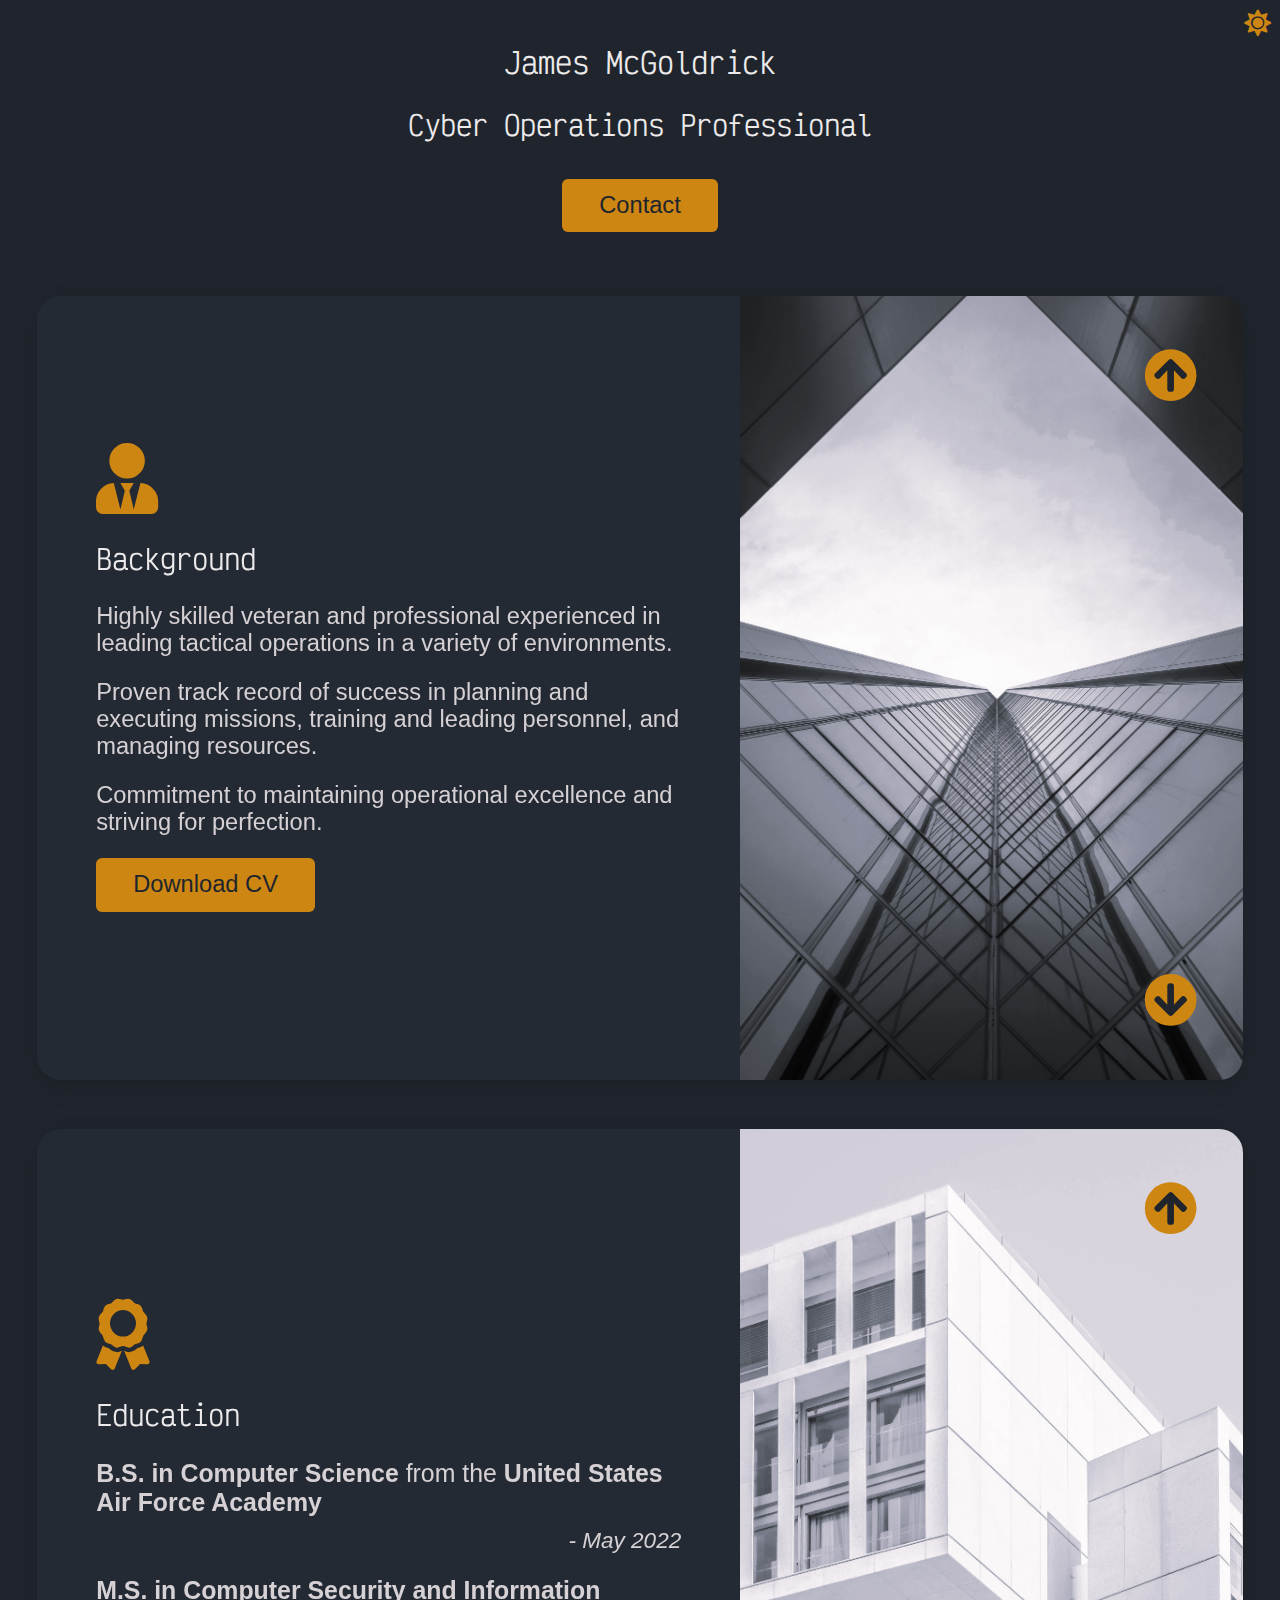
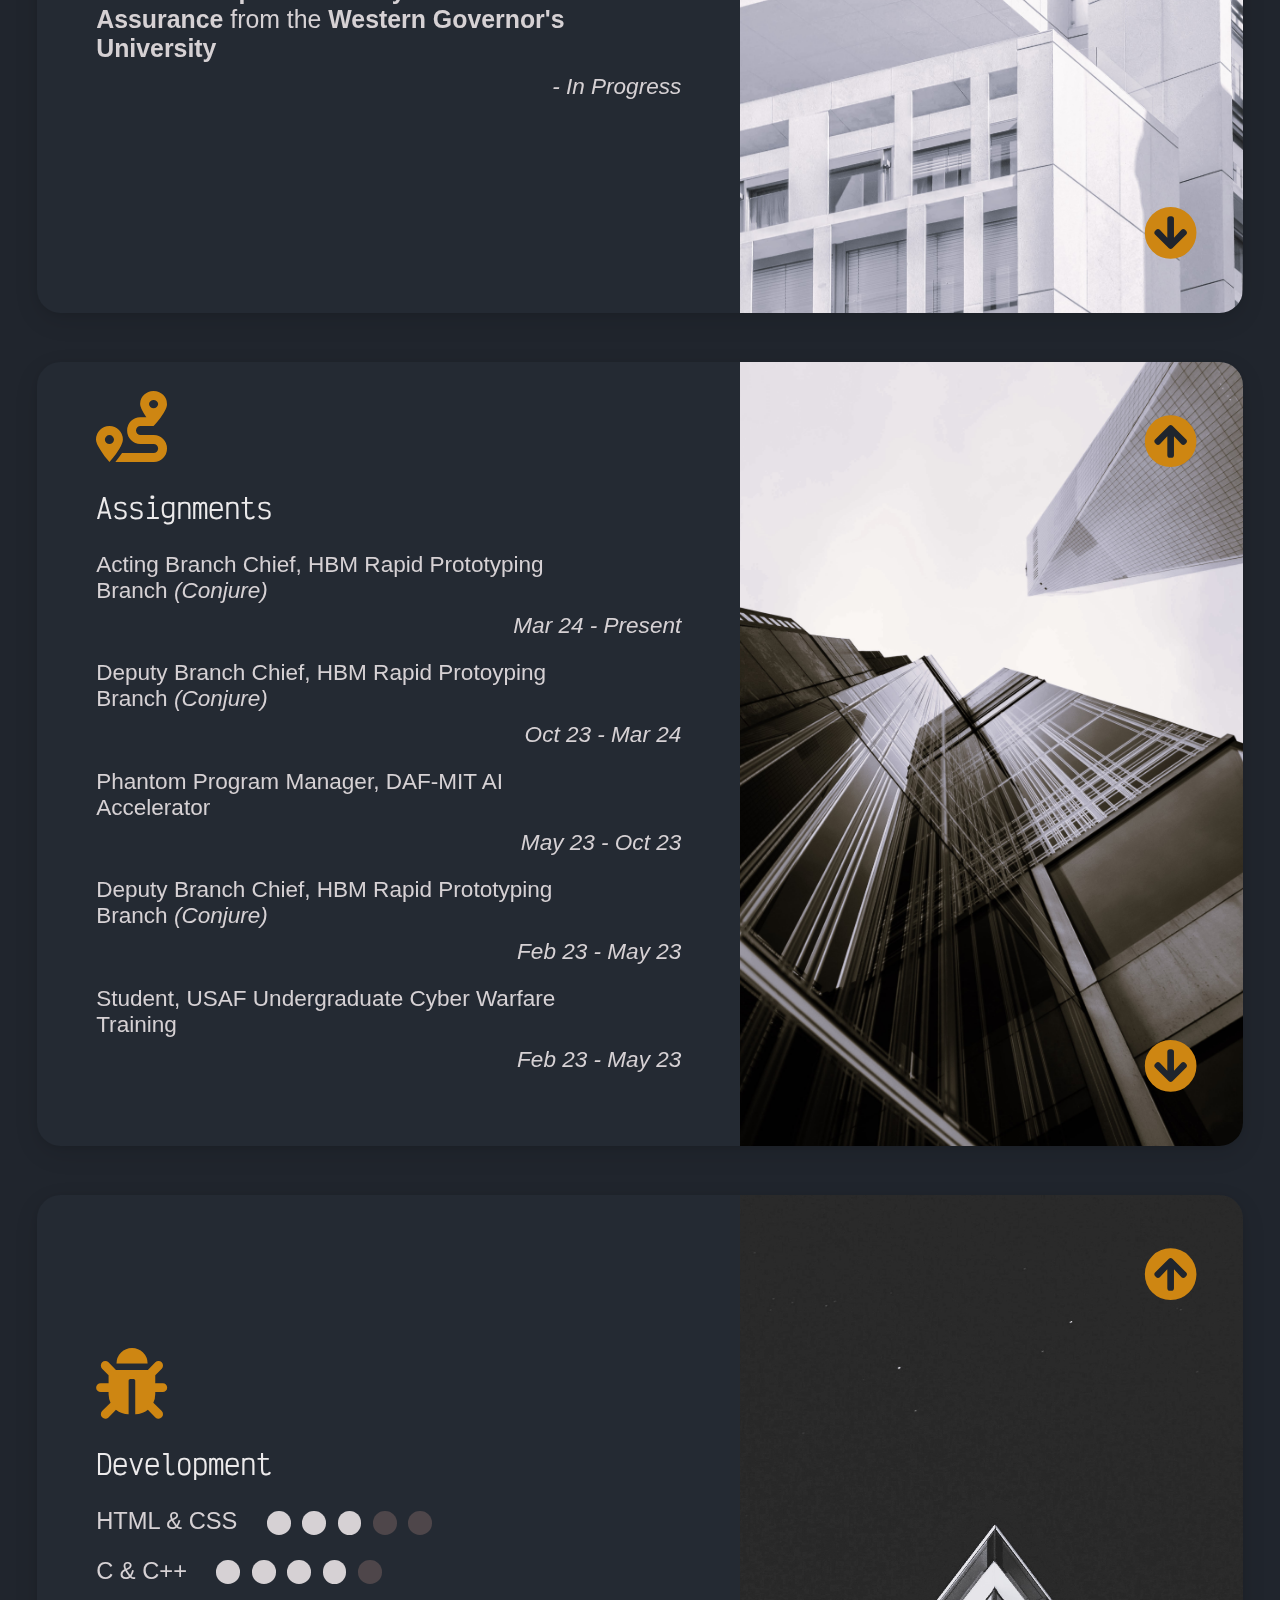
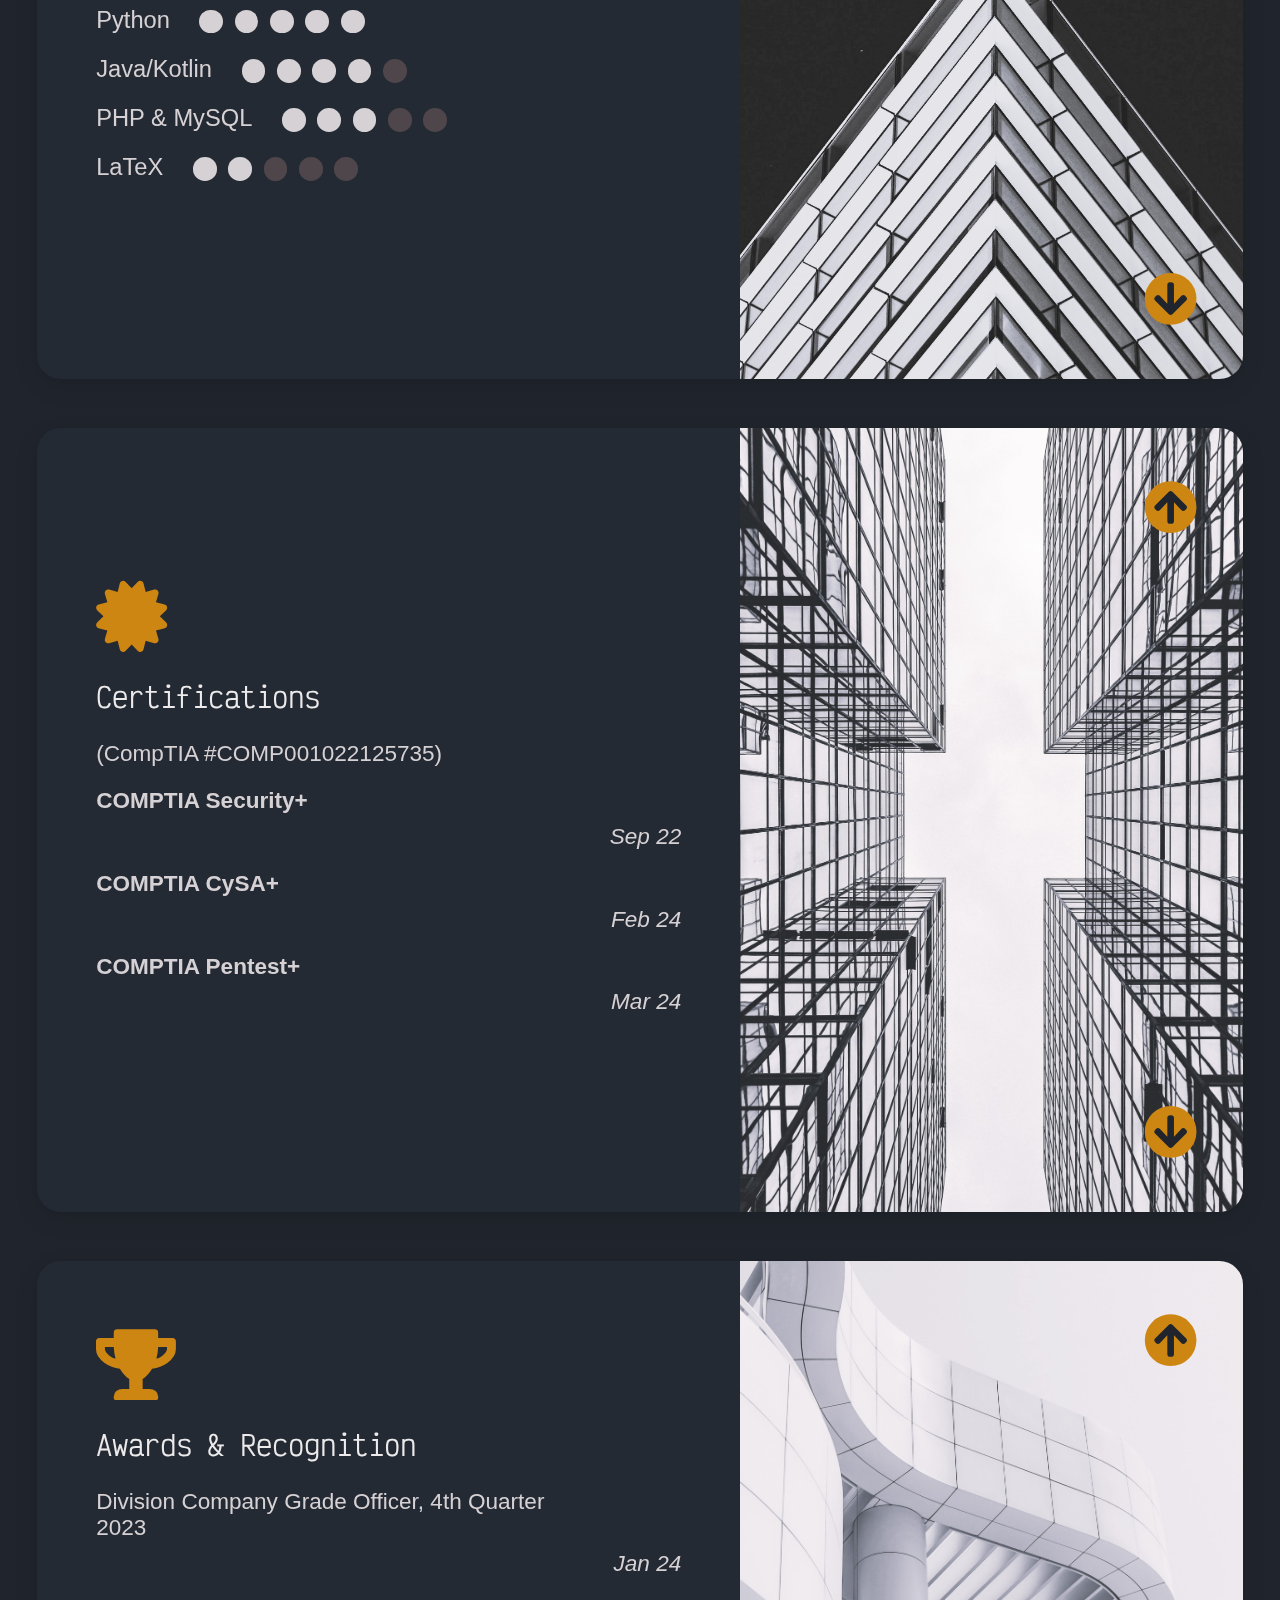
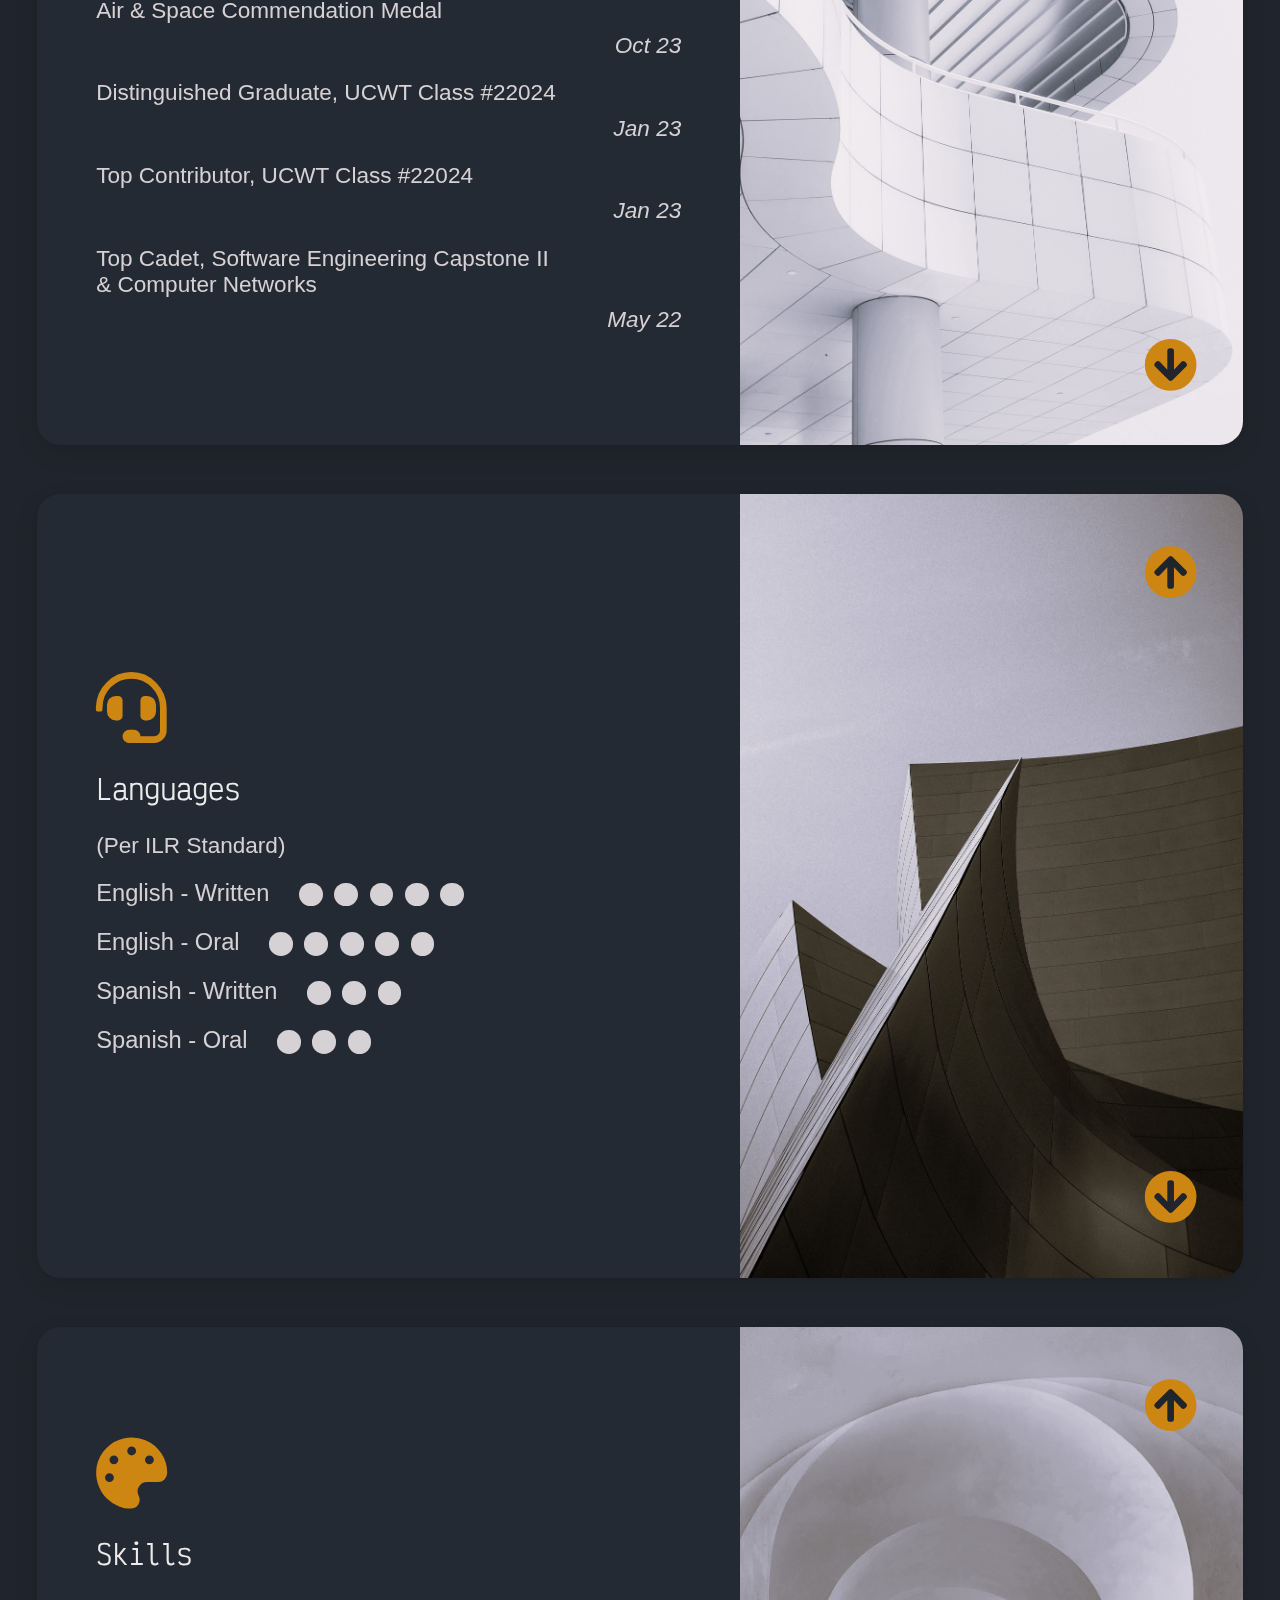
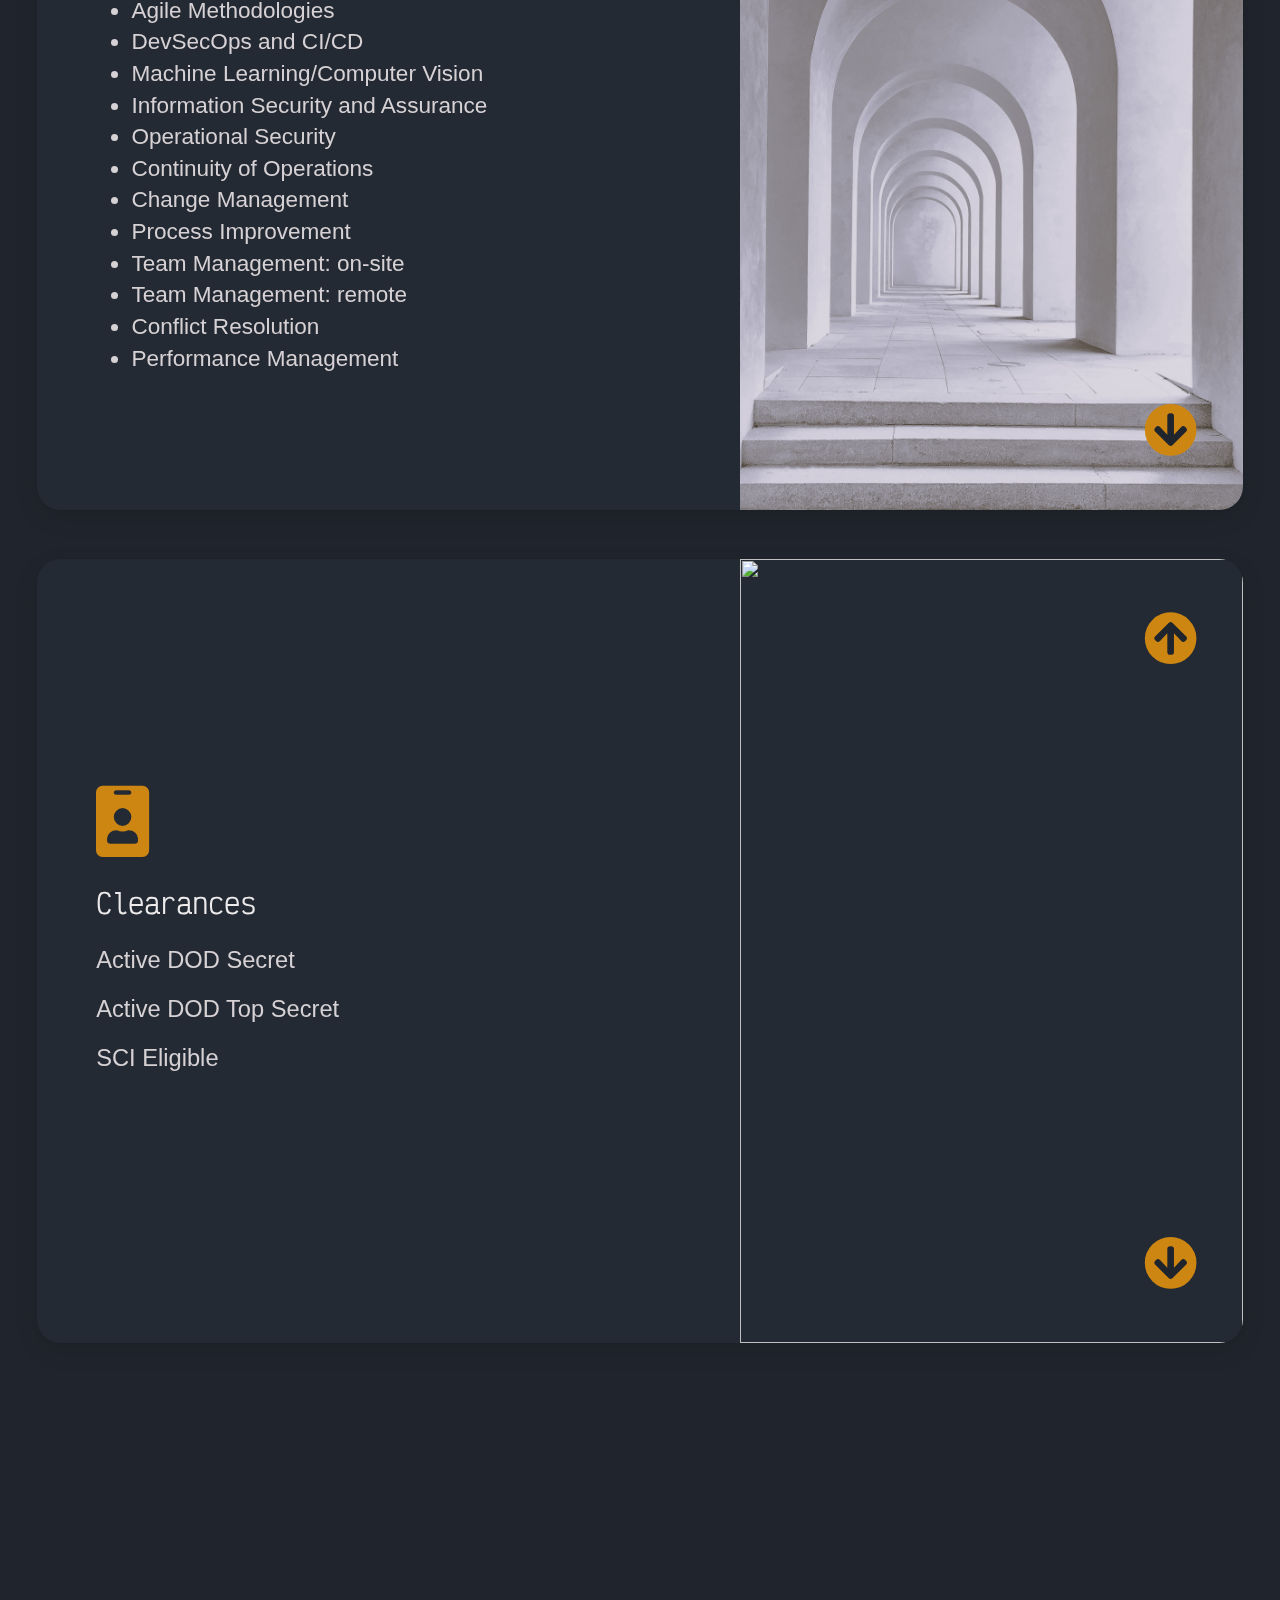
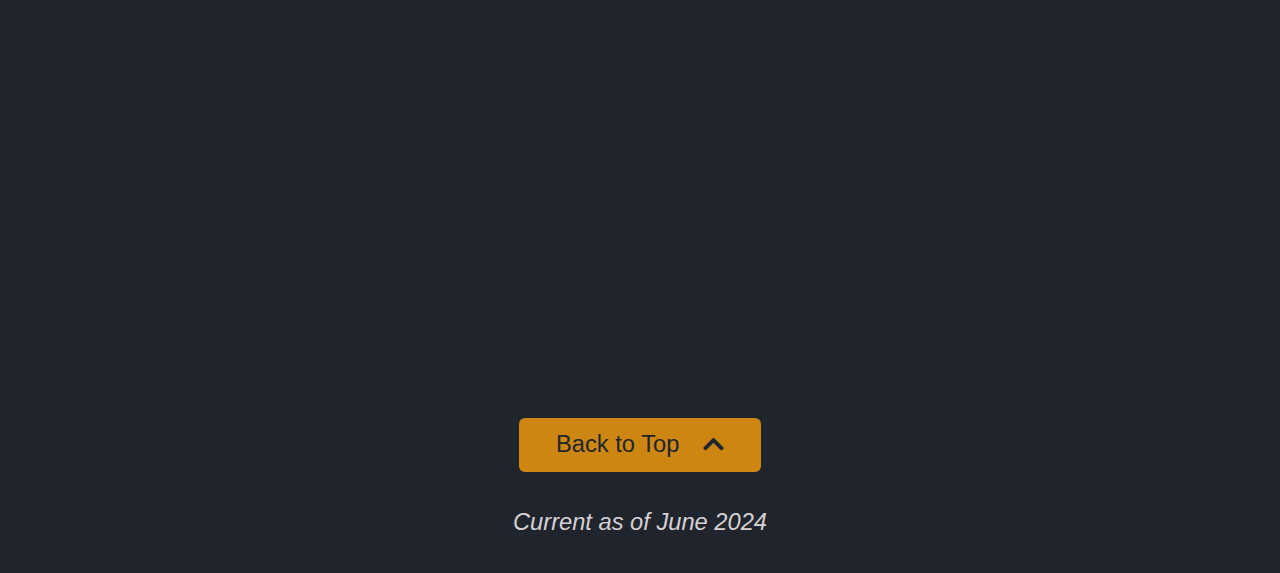
==== index.html @ 9bcd5c94 "text footnotes" ====
<!doctype html>
<html id="top" data-theme="dark" lang="en">
<head>
  <meta charset="UTF-8">
  <meta name="viewport" content="width=device-width, initial-scale=1">
  <script>document.getElementsByTagName("html")[0].className += " js";</script>
  <link rel="stylesheet" href="/main/assets/css/style.css">
  <link rel="stylesheet" href="https://cdnjs.cloudflare.com/ajax/libs/font-awesome/5.13.1/css/all.min.css">
  <title>jmcg2.io</title>
</head>
<body>

    <main class="padding-y-xs">
        <div class="container max-width-adaptive-sm margin-bottom-md">
            <div class="text-component width-100% text-center">
                <a class="iconButton" id="toggle" onclick="lightDark()">
                    <i class="fa fa-sun" id="toggleIcon"></i>
                </a>
                <h2 class="text-xxxl" id="top">James McGoldrick</h2>
                <h2 class="text-xxl">Cyber Operations Professional</h2>
                <br>
                <a href=https://popl.co/card/LO2LHhx5/1/dash class="btn btn--primary">Contact</a>
            </div>
        </div>
                
        <div class="container max-width-adaptive-sm margin-bottom-lg">
            <ul class="stack-cards js-stack-cards">
                
                <br id="section1">
                
                <li data-theme="default" class="stack-cards__item bg radius-lg shadow-md js-stack-cards__item">
                    <div class="grid">
                        <div class="col-7 flex items-center height-100%">
                            <div class="text-component__block--full-width padding-lg">
                                <i class="icon icon--lg fa fa-user-tie"></i>
                                <h2 class="text-xxl">Background</h2><br>
                                <p class="text-md">Highly skilled veteran and professional experienced in
                                    leading tactical operations in a variety of environments.</p>
                                <p class="text-md">Proven track record of success in planning and executing
                                    missions, training and leading personnel, and managing
                                    resources.</p>
                                <p class="text-md">Commitment to maintaining operational excellence and
                                    striving for perfection.</p>
                                <a href="https://drive.google.com/file/d/1urNe3Ck4sVJ5oLN4_zQ_L9u4Ehqb322L/view?usp=sharing" class="btn btn--primary">
                                    Download CV
                                </a>
                            </div>
                        </div>
                        
                        <div class="col-5 height-100%">
                            <img class="block width-100% height-100% object-cover" src="/main/assets/img/img1.jpg">
                            <a class="lastCard iconButton" onclick="smoothScrollTo('top')">
                                <i class="fa fa-arrow-circle-up" aria-hidden="true"></i>
                            </a>
                            <a class="nextCard iconButton" onclick="smoothScrollTo('section2')">
                                <i class="fa fa-arrow-circle-down" aria-hidden="true"></i>
                            </a>
                        </div>
                    </div>
                </li>
                
                <br id="section2">
                
                <li data-theme="default" class="stack-cards__item bg radius-lg shadow-md js-stack-cards__item">
                    <div class="grid">
                        <div class="col-7 flex items-center">
                            <div class="text-component__block--full-width padding-lg">
                                <i class="icon icon--lg fa fa-award"></i>
                                <h2 class="text-xxl">Education</h2><br>
                                <p class="text-lg">
                                    <strong>B.S. in Computer Science</strong>
                                    from the 
                                    <strong>United States Air Force Academy</strong>
                                </p>
                                <p class="text-sm text-right"><i> - May 2022</i></p>
                                <p class="text-lg ">
                                    <strong>M.S. in Computer Security and Information Assurance</strong>
                                    from the 
                                    <strong>Western Governor's University</strong>
                                </p>
                                <p class="text-sm text-right"><i> - In Progress</i></p>
                                
                            </div>
                        </div>
                        
                        <div class="col-5 height-100%">
                            <img class="block width-100% height-100% object-cover" src="/main/assets/img/img2.jpg">
                            <a class="lastCard iconButton" onclick="smoothScrollTo('section1')">
                                <i class="fa fa-arrow-circle-up" aria-hidden="true"></i>
                            </a>
                            <a class="nextCard iconButton" onclick="smoothScrollTo('section3')">
                                <i class="fa fa-arrow-circle-down" aria-hidden="true"></i>
                            </a>
                        </div>
                    </div>
                </li>
                
                <br id="section3">      
                
                <li data-theme="default" class="stack-cards__item bg radius-lg shadow-md js-stack-cards__item">
                    <div class="grid">
                        <div class="col-7 flex items-center height-100%">
                            <div class="text-component__block--full-width padding-lg">
                                <i class="icon icon--lg icon icon--sm fa fa-route"></i>
                                <h2 class="text-xxl">Assignments</h2><br>
                                
                                <p class="text-sm width-80%">
                                    Acting Branch Chief, HBM Rapid Prototyping Branch <i>(Conjure)</i>
                                </p>
                                
                                <p class="text-sm text-right"><i>Mar 24 - Present</i></p>
                                
                                <p class="text-sm width-80%">
                                    Deputy Branch Chief, HBM Rapid Protoyping Branch <i>(Conjure)</i>
                                </p>
                                
                                <p class="text-sm text-right"><i>Oct 23 - Mar 24</i></p>
                                
                                <p class="text-sm width-80%">
                                    Phantom Program Manager, DAF-MIT AI Accelerator
                                </p>
                                
                                <p class="text-sm text-right"><i>May 23 - Oct 23</i></p>
                                
                                <p class="text-sm width-80%">
                                    Deputy Branch Chief, HBM Rapid Prototyping Branch <i>(Conjure)</i>
                                </p>
                                
                                <p class="text-sm text-right"><i>Feb 23 - May 23</i></p>
                                
                                <p class="text-sm width-80%">
                                    Student, USAF Undergraduate Cyber Warfare Training
                                </p>
                                
                                <p class="text-sm text-right"><i>Feb 23 - May 23</i></p>
                                
                            </div>
                        </div>
                        
                        
                        <div class="col-5 height-100%">
                            <img class="block width-100% height-100% object-cover" src="/main/assets/img/img6.jpg">
                            <a class="lastCard iconButton" onclick="smoothScrollTo('section2')">
                                <i class="fa fa-arrow-circle-up" aria-hidden="true"></i>
                            </a>
                            <a class="nextCard iconButton" onclick="smoothScrollTo('section4')">
                                <i class="fa fa-arrow-circle-down" aria-hidden="true"></i>
                            </a>
                        </div>
                    </div>
                </li>
                
                <br id="section4">
                
                <li data-theme="default" class="stack-cards__item bg radius-lg shadow-md js-stack-cards__item">
                    <div class="grid">
                        <div class="col-7 flex items-center height-100%">
                            <div class="text-component__block--full-width padding-lg">
                                <i class="icon icon--lg fa fa-bug"></i>
                                <h2 class="text-xxl">Development</h2><br>
                                <div class="lang">
                                    <p class="text-md">HTML &amp; CSS&emsp;</p>
                                    <span class="dot"></span>
                                    <span class="dot"></span>
                                    <span class="dot"></span>
                                    <span class="dot2"></span>
                                    <span class="dot2"></span>
                                </div>
                                <div class="lang">
                                    <p class="text-md">C &amp; C++&emsp;</p>
                                    <span class="dot"></span>
                                    <span class="dot"></span>
                                    <span class="dot"></span>
                                    <span class="dot"></span>
                                    <span class="dot2"></span>
                                </div>
                                <div class="lang">
                                    <p class="text-md">Python&emsp;</p>
                                    <span class="dot"></span>
                                    <span class="dot"></span>
                                    <span class="dot"></span>
                                    <span class="dot"></span>
                                    <span class="dot"></span>
                                </div>
                                <div class="lang">
                                    <p class="text-md">Java/Kotlin&emsp;</p>
                                    <span class="dot"></span>
                                    <span class="dot"></span>
                                    <span class="dot"></span>
                                    <span class="dot"></span>
                                    <span class="dot2"></span>
                                </div>
                                <div class="lang">
                                    <p class="text-md">PHP &amp; MySQL&emsp; </p>
                                    <span class="dot"></span>
                                    <span class="dot"></span>
                                    <span class="dot"></span>
                                    <span class="dot2"></span>
                                    <span class="dot2"></span>
                                </div>
                                <div class="lang">
                                    <p class="text-md">LaTeX&emsp;</p>
                                    <span class="dot"></span>
                                    <span class="dot"></span>
                                    <span class="dot2"></span>
                                    <span class="dot2"></span>
                                    <span class="dot2"></span>
                                </div>
                            </div>
                        </div>
                        
                        <div class="col-5 height-100%">
                            <img class="block width-100% height-100% object-cover" src="/main/assets/img/img4.jpg">
                            <a class="lastCard iconButton" onclick="smoothScrollTo('section3')">
                                <i class="fa fa-arrow-circle-up" aria-hidden="true"></i></a>
                            <a class="nextCard iconButton" onclick="smoothScrollTo('section5')">
                                <i class="fa fa-arrow-circle-down" aria-hidden="true"></i>
                            </a>
                        </div>
                    </div>
                </li>
                
                <br id="section5">
                
                <li data-theme="default" class="stack-cards__item bg radius-lg shadow-md js-stack-cards__item">
                    <div class="grid">
                        <div class="col-7 flex items-center height-100%">
                            <div class="text-component__block--full-width padding-lg">
                                <i class="icon icon--lg fa fa-certificate"></i>
                                <h2 class="text-xxl">Certifications</h2><br>
                                <p class="text-sm">(CompTIA #COMP001022125735)</p>
                                <p class="text-sm width-80%"><strong>COMPTIA Security+</strong></p>
                                <p class="text-sm text-right"><i>Sep 22</i></p>
                                <p class="text-sm width-80%"><strong>COMPTIA CySA+</strong></p>
                                <p class="text-sm text-right"><i>Feb 24</i></p>
                                <p class="text-sm width-80%"><strong>COMPTIA Pentest+</strong></p>
                                <p class="text-sm text-right"><i>Mar 24</i></p>
                            
                            </div>
                        </div>
                        
                        <div class="col-5 height-100%">
                            <img class="block width-100% height-100% object-cover" src="/main/assets/img/img5.jpg">
                            <a class="lastCard iconButton" onclick="smoothScrollTo('section4')">
                                <i class="fa fa-arrow-circle-up" aria-hidden="true"></i>
                            </a>
                            <a class="nextCard iconButton" onclick="smoothScrollTo('section6')">
                                <i class="fa fa-arrow-circle-down" aria-hidden="true"></i>
                            </a>
                        </div>
                    </div>
                </li>
                
                <br id="section6">
                
                <li data-theme="default" class="stack-cards__item bg radius-lg shadow-md js-stack-cards__item">
                    <div class="grid">
                        <div class="col-7 flex items-center height-100%">
                            <div class="text-component__block--full-width padding-lg">
                                <i class="icon icon--lg fa fa-trophy"></i>
                                <h2 class="text-xxl">Awards &amp; Recognition</h2><br>
                                <p class="text-sm width-80%">Division Company Grade Officer, 4th Quarter 2023</p>
                                <p class="text-sm text-right"><i>Jan 24</i></p>
                                
                                <p class="text-sm width-80%">Air &amp; Space Commendation Medal</p>
                                <p class="text-sm text-right"><i>Oct 23</i></p>
                                
                                <p class="text-sm width-80%">Distinguished Graduate, UCWT Class #22024</p>
                                <p class="text-sm text-right"><i>Jan 23</i></p>
                                
                                <p class="text-sm width-80%">Top Contributor, UCWT Class #22024</p>
                                <p class="text-sm text-right"><i>Jan 23</i></p>
                                
                                <p class="text-sm width-80%">Top Cadet, Software Engineering Capstone II &amp; Computer Networks</p>
                                <p class="text-sm text-right"><i>May 22</i></p>
                            </div>
                        </div>
                        
                        <div class="col-5 height-100%">
                            <img class="block width-100% height-100% object-cover" src="/main/assets/img/img3.jpg">
                            <a class="lastCard iconButton" id="tolast6" onclick="smoothScrollTo('section5')">
                                <i class="fa fa-arrow-circle-up" aria-hidden="true"></i>
                            </a>
                            <a class="nextCard iconButton" id="toNext6" onclick="smoothScrollTo('section7')">
                                <i class="fa fa-arrow-circle-down" aria-hidden="true"></i>
                            </a>
                        </div>
                    </div>
                </li>
                
                <br id="section7">
                
                <li data-theme="default" class="stack-cards__item bg radius-lg shadow-md js-stack-cards__item">
                    <div class="grid">
                        <div class="col-7 flex items-center height-100%">
                            <div class="text-component__block--full-width padding-lg">
                                <i class="icon icon--lg fa fa-headset"></i>
                                <h2 class="text-xxl">Languages</h2><br>
                                <p class="text-sm">(Per ILR Standard)</p>
                                <div class="lang">
                                    <p class="text-md">English - Written&emsp;</p>
                                    <span class="dot"></span>
                                    <span class="dot"></span>
                                    <span class="dot"></span>
                                    <span class="dot"></span>
                                    <span class="dot"></span> 
                                </div>
                                
                                <div class="lang">
                                    <p class="text-md">English - Oral&emsp;</p>
                                    <span class="dot"></span>
                                    <span class="dot"></span>
                                    <span class="dot"></span>
                                    <span class="dot"></span>
                                    <span class="dot"></span>
                                </div>
                                
                                <div class="lang">
                                    <p class="text-md">Spanish - Written&emsp;</p>
                                    <span class="dot"></span>
                                    <span class="dot"></span>
                                    <span class="dot"></span>
                                </div>
                                
                                <div class="lang">
                                    <p class="text-md">Spanish - Oral&emsp;</p>
                                    <span class="dot"></span>
                                    <span class="dot"></span>
                                    <span class="dot"></span>
                                </div>
                            </div>
                        </div>
                        
                        <div class="col-5 height-100%">
                            <img class="block width-100% height-100% object-cover" src="/main/assets/img/img7.jpg">
                            <a class="lastCard iconButton" onclick="smoothScrollTo('section6')">
                                <i class="fa fa-arrow-circle-up" aria-hidden="true"></i>
                            </a>
                            <a class="nextCard iconButton" onclick="smoothScrollTo('section8')">
                                <i class="fa fa-arrow-circle-down" aria-hidden="true"></i>
                            </a>
                        </div>
                    </div>
                </li>
                
                <br id="section8">
                
                <li data-theme="default" class="stack-cards__item bg radius-lg shadow-md js-stack-cards__item">
                    <div class="grid">
                        <div class="col-7 flex items-center height-100%">
                            <div class="text-component__block--full-width padding-lg">
                                <i class="icon icon--lg fa fa-palette"></i>
                                <h2 class="text-xxl">Skills</h2><br>
                                <ul class="text-sm padding-left-md">
                                    <li>Agile Methodologies</li>
                                    <li>DevSecOps and CI/CD</li>
                                    <li>Machine Learning/Computer Vision</li>
                                    <li>Information Security and Assurance</li>
                                    <li>Operational Security</li>
                                    <li>Continuity of Operations</li>
                                    <li>Change Management</li>
                                    <li>Process Improvement</li>
                                    <li>Team Management: on-site</li>
                                    <li>Team Management: remote</li>
                                    <li>Conflict Resolution</li>
                                    <li>Performance Management</li>
                                </ul>
                            </div>
                        </div>
                        
                        <div class="col-5 height-100%">
                            <img class="block width-100% height-100% object-cover" src="/main/assets/img/img8.jpg">
                            <a class="lastCard iconButton" onclick="smoothScrollTo('section7')">
                                <i class="fa fa-arrow-circle-up" aria-hidden="true"></i>
                            </a>
                            <a class="nextCard iconButton" onclick="smoothScrollTo('section9')">
                                <i class="fa fa-arrow-circle-down" aria-hidden="true"></i>
                            </a>
                        </div>
                    </div>
                </li>
                
                <br id="section9">
                
                <li data-theme="default" class="stack-cards__item bg radius-lg shadow-md js-stack-cards__item">
                    <div class="grid">
                        <div class="col-7 flex items-center height-100%">
                            <div class="text-component__block--full-width padding-lg">
                                <i class="icon icon--lg fa fa-id-badge"></i>
                                <h2 class="text-xxl">Clearances</h2><br>
                                <p class="text-md">Active DOD Secret</p>
                                <p class="text-md">Active DOD Top Secret</p>
                                <p class="text-md">SCI Eligible</p>
                            </div>

                        </div>
                        
                        <div class="col-5 height-100%">
                            <img class="block width-100% height-100% object-cover" src="/main/assets/img/img9.jpg">
                            <a class="lastCard iconButton" onclick="smoothScrollTo('section8')">
                                <i class="fa fa-arrow-circle-up" aria-hidden="true"></i>
                            </a>
                            <a class="nextCard iconButton" onclick="smoothScrollTo('toTop')">
                                <i class="fa fa-arrow-circle-down" aria-hidden="true"></i>
                            </a>
                        </div>
                    </div>
                </li>
            </ul>
        </div>
        
        <div class="footer">
            <a class="btn btn--primary" id="toTop" onclick="smoothScrollTo('top')">Back to Top&emsp;
                <i class="fa fa-chevron-up" aria-hidden="true"></i>
            </a>
            <p class="padding-top-md"><i>Current as of June 2024</i></p>
        </div>
    </main>
    
    <script src="/main/assets/js/scripts.js"></script>
    
    </body>
</html>
---- main/assets/css/style.css ----
@import url("https://fonts.googleapis.com/css2?family=Ubuntu+Mono:ital,wght@0,400;0,700;1,400;1,700&family=Victor+Mono:ital,wght@0,100..700;1,100..700&display=swap");

:root {
    --space-unit: 1em;
    --space-xxxxs: calc(0.125 * var(--space-unit));
    --space-xxxs: calc(0.25 * var(--space-unit));
    --space-xxs: calc(0.375 * var(--space-unit));
    --space-xs: calc(0.5 * var(--space-unit));
    --space-sm: calc(0.75 * var(--space-unit));
    --space-md: calc(1.25 * var(--space-unit));
    --space-lg: calc(2 * var(--space-unit));
    --space-xl: calc(3.25 * var(--space-unit));
    --space-xxl: calc(5.25 * var(--space-unit));
    --space-xxxl: calc(8.5 * var(--space-unit));
    --space-xxxxl: calc(13.75 * var(--space-unit));
    --component-padding: var(--space-md);

    --max-width-xxxxs: 20rem;
    --max-width-xxxs: 26rem;
    --max-width-xxs: 32rem;
    --max-width-xs: 38rem;
    --max-width-sm: 48rem;
    --max-width-md: 64rem;
    --max-width-lg: 80rem;
    --max-width-xl: 90rem;
    --max-width-xxl: 100rem;
    --max-width-xxxl: 120rem;
    --max-width-xxxxl: 150rem;

    --radius-sm: calc(var(--radius, 0.25em) / 2);
    --radius-md: var(--radius, 0.25em);
    --radius-lg: calc(var(--radius, 0.25em) * 2);
    --shadow-xs: 0 1px 2px rgba(0, 0, 0, 0.1);
    --shadow-sm: 0 1px 2px rgba(0, 0, 0, 0.085), 0 1px 8px rgba(0, 0, 0, 0.1);
    --shadow-md: 0 1px 8px rgba(0, 0, 0, 0.085), 0 8px 24px rgba(0, 0, 0, 0.1);
    --shadow-lg: 0 1px 2px rgba(0, 0, 0, 0.085),
        0 16px 48px rgba(0, 0, 0, 0.085), 0 24px 60px rgba(0, 0, 0, 0.085);
    --shadow-xl: 0 1px 8px rgba(0, 0, 0, 0.085), 0 16px 64px rgba(0, 0, 0, 0.15),
        0 24px 100px rgba(0, 0, 0, 0.15);
    --bounce: cubic-bezier(0.175, 0.885, 0.32, 1.275);
    --ease-in-out: cubic-bezier(0.645, 0.045, 0.355, 1);
    --ease-in: cubic-bezier(0.55, 0.055, 0.675, 0.19);
    --ease-out: cubic-bezier(0.215, 0.61, 0.355, 1);

    --icon-xxs: calc(var(--icon-xs) / 2);
    --icon-xs: calc(var(--icon-sm) / 2);
    --icon-sm: calc(var(--icon-md) / 2);
    --icon-md: 1.5em;
    --icon-lg: calc(var(--icon-md) * 2);
    --icon-xl: calc(var(--icon-lg) * 2);
    --icon-xxl: calc(var(--icon-xl) * 2);

    --zindex-header: 2;
    --zindex-popover: 5;
    --zindex-fixed-element: 10;
    --zindex-overlay: 15;

    --display: block;

    --radius: 0.5em;

    --font-primary: "Ubuntu Mono", sans-serif;
    --font-secondary: "Victor Mono", sans-serif;
    --text-base-size: 1.5em;
    --text-scale-ratio: 1.05;
    --text-xs: calc((1em / var(--text-scale-ratio)) / var(--text-scale-ratio));
    --text-sm: calc(var(--text-xs) * var(--text-scale-ratio));
    --text-md: calc(var(--text-sm) * var(--text-scale-ratio));
    --text-lg: calc(var(--text-md) * var(--text-scale-ratio));
    --text-xl: calc(var(--text-lg) * var(--text-scale-ratio));
    --text-xxl: calc(var(--text-xl) * var(--text-scale-ratio));
    --text-xxxl: calc(var(--text-xxl) * var(--text-scale-ratio));
    --text-icon: 1em;
    --body-line-height: 1.4;
    --heading-line-height: 1.2;
    --font-primary-capital-letter: 0.75;
    --font-secondary-capital-letter: 0.75;

    --btn-font-size: 1em;
    --btn-font-size-sm: 0.8em;
    --btn-font-size-md: 1.2em;
    --btn-font-size-lg: 1.4em;
    --btn-padding-x: var(--space-md);
    --btn-padding-y: var(--space-xs);
    --btn-radius: 0.25em;

    --form-control-padding-x: var(--space-sm);
    --form-control-padding-y: var(--space-xs);
    --form-control-radius: 0.25em;
}

:root,
[data-theme="light"] {
    --color-primary-dark: hsl(222, 8%, 16%);
    --color-primary-dark-h: 222;
    --color-primary-dark-s: 8%;
    --color-primary-dark-l: 20%;
    --color-primary: hsl(222, 8%, 20%);
    --color-primary-h: 222;
    --color-primary-s: 8%;
    --color-primary-l: 68%;
    --color-primary-light: hsl(331, 32%, 24%);
    --color-primary-light-h: 331;
    --color-primary-light-s: 32%;
    --color-primary-light-l: 24%;
    --color-primary-lighter: hsl(331, 32%, 32%);
    --color-primary-lighter-h: 331;
    --color-primary-lighter-s: 32%;
    --color-primary-lighter-l: 32%;
    --color-accent-darker: hsl(20, 68%, 31%);
    --color-accent-darker-h: 20;
    --color-accent-darker-s: 68%;
    --color-accent-darker-l: 31%;
    --color-accent-dark: hsl(20, 68%, 37%);
    --color-accent-dark-h: 20;
    --color-accent-dark-s: 68%;
    --color-accent-dark-l: 37%;
    --color-accent: hsl(20, 68%, 44%);
    --color-accent-h: 20;
    --color-accent-s: 68%;
    --color-accent-l: 44%;
    --color-accent-light: hsl(20, 68%, 50%);
    --color-accent-light-h: 20;
    --color-accent-light-s: 68%;
    --color-accent-light-l: 50%;
    --color-accent-lighter: hsl(20, 68%, 58%);
    --color-accent-lighter-h: 20;
    --color-accent-lighter-s: 68%;
    --color-accent-lighter-l: 58%;
    --color-bg: hsl(55, 20%, 96%);
    --color-bg-h: 55;
    --color-bg-s: 20%;
    --color-bg-l: 98%;
    --color-contrast-lower: hsl(300, 1%, 95%);
    --color-contrast-lower-h: 300;
    --color-contrast-lower-s: 1%;
    --color-contrast-lower-l: 95%;
    --color-contrast-low: hsl(300, 1%, 81%);
    --color-contrast-low-h: 300;
    --color-contrast-low-s: 1%;
    --color-contrast-low-l: 81%;
    --color-contrast-medium: hsl(300, 1%, 48%);
    --color-contrast-medium-h: 300;
    --color-contrast-medium-s: 1%;
    --color-contrast-medium-l: 48%;
    --color-contrast-high: hsl(300, 1%, 13%);
    --color-contrast-high-h: 300;
    --color-contrast-high-s: 1%;
    --color-contrast-high-l: 13%;
    --color-contrast-higher: hsl(300, 1%, 3%);
    --color-contrast-higher-h: 300;
    --color-contrast-higher-s: 1%;
    --color-contrast-higher-l: 3%;
}

@supports (--css: variables) {
    [data-theme="dark"] {
        --color-primary-darker: hsl(37, 84%, 40%);
        --color-primary-darker-h: 37;
        --color-primary-darker-s: 84%;
        --color-primary-darker-l: 40%;
        --color-primary-dark: hsl(37, 84%, 48%);
        --color-primary-dark-h: 37;
        --color-primary-dark-s: 84%;
        --color-primary-dark-l: 48%;
        --color-primary: hsl(37, 84%, 44%);
        --color-primary-h: 37;
        --color-primary-s: 84%;
        --color-primary-l: 44%;
        --color-primary-light: hsl(37, 84%, 63%);
        --color-primary-light-h: 37;
        --color-primary-light-s: 84%;
        --color-primary-light-l: 63%;
        --color-primary-lighter: hsl(37, 84%, 71%);
        --color-primary-lighter-h: 37;
        --color-primary-lighter-s: 85%;
        --color-primary-lighter-l: 71%;
        --color-accent-darker: hsl(37, 84%, 52%);
        --color-accent-darker-h: 37;
        --color-accent-darker-s: 84%;
        --color-accent-darker-l: 52%;
        --color-accent-dark: hsl(37, 84%, 59%);
        --color-accent-dark-h: 37;
        --color-accent-dark-s: 84%;
        --color-accent-dark-l: 59%;
        --color-accent: hsl(37, 84%, 44%);
        --color-accent-h: 37;
        --color-accent-s: 84%;
        --color-accent-l: 44%;
        --color-accent-light: hsl(37, 84%, 72%);
        --color-accent-light-h: 37;
        --color-accent-light-s: 84%;
        --color-accent-light-l: 72%;
        --color-accent-lighter: hsl(37, 84%, 79%);
        --color-accent-lighter-h: 37;
        --color-accent-lighter-s: 84%;
        --color-accent-lighter-l: 79%;
        --color-bg: hsl(214, 17%, 15%);
        --color-bg-h: 214;
        --color-bg-s: 17%;
        --color-bg-l: 17%;
        --color-contrast-lower: hsl(330, 5%, 20%);
        --color-contrast-lower-h: 330;
        --color-contrast-lower-s: 5%;
        --color-contrast-lower-l: 20%;
        --color-contrast-low: hsl(330, 5%, 29%);
        --color-contrast-low-h: 330;
        --color-contrast-low-s: 5%;
        --color-contrast-low-l: 29%;
        --color-contrast-medium: hsl(330, 5%, 52%);
        --color-contrast-medium-h: 330;
        --color-contrast-medium-s: 5%;
        --color-contrast-medium-l: 52%;
        --color-contrast-high: hsl(330, 5%, 83%);
        --color-contrast-high-h: 330;
        --color-contrast-high-s: 5%;
        --color-contrast-high-l: 83%;
        --color-contrast-higher: hsl(330, 5%, 92%);
        --color-contrast-higher-h: 330;
        --color-contrast-higher-s: 5%;
        --color-contrast-higher-l: 92%;
    }
}

*,
*::after,
*::before {
    box-sizing: inherit;
}

* {
    font: inherit;
}

html,
body,
div,
span,
applet,
object,
iframe,
h1,
h2,
h3,
h4,
h5,
h6,
p,
blockquote,
pre,
a,
abbr,
acronym,
address,
big,
cite,
code,
del,
dfn,
em,
img,
ins,
kbd,
q,
s,
samp,
small,
strike,
strong,
sub,
sup,
tt,
var,
b,
u,
i,
center,
dl,
dt,
dd,
ol,
ul,
li,
fieldset,
form,
label,
legend,
table,
caption,
tbody,
tfoot,
thead,
tr,
th,
td,
article,
aside,
canvas,
details,
embed,
figure,
figcaption,
footer,
header,
hgroup,
menu,
nav,
output,
ruby,
section,
summary,
time,
mark,
audio,
video,
hr {
    margin: 0;
    padding: 0;
    border: 0;
}

html {
    box-sizing: border-box;
}

body {
    background-color: var(--color-bg);
}

li {
    list-style: disc;
    padding-bottom: 0.25em;
}

article,
aside,
details,
figcaption,
figure,
footer,
header,
hgroup,
menu,
nav,
section,
main,
form legend {
    display: block;
}

blockquote,
q {
    quotes: none;
}

button,
input,
textarea,
select {
    margin: 0;
}

.btn,
.form-control,
.link,
.reset {
    background-color: transparent;
    padding: 0;
    border: 0;
    border-radius: 0;
    color: inherit;
    line-height: inherit;
    appearance: none;
}

.iconButton {
    background-color: var(--color-bg);
    color: var(--color-primary, white);
    height: 0.9em;
    width: 0.9em;
    border-radius: 50px;
    display: inline-flex;
    justify-content: center;
    align-items: center;
    padding: none;
    white-space: nowrap;
    font-size: var(--text-icon);
    text-decoration: none;
}

.iconButton:hover {
    color: var(--color-primary-dark);
}

.iconButton:active {
    transform: translatey(2px);
}

.nextCard {
    position: fixed;
    bottom: 4%;
    right: 4%;
    margin: 2% 0;
}

.lastCard {
    position: fixed;
    top: 4%;
    right: 4%;
    margin: 2% 0;
}

#toggle {
    position: absolute;
    font-size: 3vh;
    right: 0;
    top: 0;
    margin: 10px;
}

.lang {
    width: 100%;
    max-height: 50px;
    display: inline-flex;
}

.dot {
    height: var(--text-md);
    width: var(--text-md);
    background-color: var(--color-contrast-high);
    border-radius: 50%;
    margin: 0.5% 1%;
}

.dot2 {
    height: var(--text-md);
    width: var(--text-md);
    background-color: var(--color-contrast-low);
    border-radius: 50%;
    margin: 0.5% 1%;
}

select.form-control::-ms-expand {
    display: none;
}

textarea {
    resize: vertical;
    overflow: auto;
    vertical-align: top;
}

input::-ms-clear {
    display: none;
}

table {
    border-collapse: collapse;
    border-spacing: 0;
}

img,
video,
svg {
    max-width: 100%;
}

[data-theme] {
    background-color: var(--color-bg);
    color: var(--color-contrast-high, #313135);
}

.container {
    width: calc(100% - 2 * var(--component-padding));
    margin-left: auto;
    margin-right: auto;
}

.max-width-xxxxs {
    max-width: var(--max-width-xxxxs);
}

.max-width-xxxs {
    max-width: var(--max-width-xxxs);
}

.max-width-xxs {
    max-width: var(--max-width-xxs);
}

.max-width-xs {
    max-width: var(--max-width-xs);
}

.max-width-sm {
    max-width: var(--max-width-sm);
}

.max-width-md {
    max-width: var(--max-width-md);
}

.max-width-lg {
    max-width: var(--max-width-lg);
}

.max-width-xl {
    max-width: var(--max-width-xl);
}

.max-width-xxl {
    max-width: var(--max-width-xxl);
}

.max-width-xxxl {
    max-width: var(--max-width-xxxl);
}

.max-width-xxxxl {
    max-width: var(--max-width-xxxxl);
}

[class*="max-width-adaptive"] {
    max-width: 32rem;
}

@media (min-width: 48em) {
    [class*="max-width-adaptive"] {
        max-width: 45em;
    }
}

@media (min-width: 64em) {
    [class*="max-width-adaptive"] {
        max-width: 61em;
    }
}

@media (min-width: 80em) {
    [class*="max-width-adaptive"] {
        max-width: 80em;
    }
}

@media (min-width: 90em) {
    [class*="max-width-adaptive"] {
        max-width: 100em;
    }
}

.grid {
    --grid-gap: 0px;
    --offset: var(--grid-gap);
    display: flex;
    flex-wrap: wrap;
}
.grid > * {
    flex-basis: 100%;
}

[class*="grid-gap"]:not([class*="grid-auto"]) {
    margin-bottom: calc(-1 * var(--grid-gap, 1em));
    margin-left: calc(-1 * var(--grid-gap, 1em));
}
[class*="grid-gap"]:not([class*="grid-auto"]) > * {
    margin-bottom: var(--grid-gap, 1em);
    margin-left: var(--offset, 1em);
}

@supports (--css: variables) {
    .grid-gap-xxxxs {
        --grid-gap: var(--space-xxxxs);
    }
    .grid-gap-xxxs {
        --grid-gap: var(--space-xxxs);
    }
    .grid-gap-xxs {
        --grid-gap: var(--space-xxs);
    }
    .grid-gap-xs {
        --grid-gap: var(--space-xs);
    }
    .grid-gap-sm {
        --grid-gap: var(--space-sm);
    }
    .grid-gap-md {
        --grid-gap: var(--space-md);
    }
    .grid-gap-lg {
        --grid-gap: var(--space-lg);
    }
    .grid-gap-xl {
        --grid-gap: var(--space-xl);
    }
    .grid-gap-xxl {
        --grid-gap: var(--space-xxl);
    }
    .grid-gap-xxxl {
        --grid-gap: var(--space-xxxl);
    }
    .grid-gap-xxxxl {
        --grid-gap: var(--space-xxxxl);
    }
}

.col {
    flex-grow: 1;
    flex-basis: 0;
    max-width: 100%;
}

.col-1 {
    flex-basis: calc(8.33% - 0.01px - var(--grid-gap, 1em));
    max-width: calc(8.33% - 0.01px - var(--grid-gap, 1em));
}

.col-2 {
    flex-basis: calc(16.66% - 0.01px - var(--grid-gap, 1em));
    max-width: calc(16.66% - 0.01px - var(--grid-gap, 1em));
}

.col-3 {
    flex-basis: calc(25% - 0.01px - var(--grid-gap, 1em));
    max-width: calc(25% - 0.01px - var(--grid-gap, 1em));
}

.col-4 {
    flex-basis: calc(33.33% - 0.01px - var(--grid-gap, 1em));
    max-width: calc(33.33% - 0.01px - var(--grid-gap, 1em));
}

.col-5 {
    flex-basis: calc(41.66% - 0.01px - var(--grid-gap, 1em));
    max-width: calc(41.66% - 0.01px - var(--grid-gap, 1em));
}

.col-6 {
    flex-basis: calc(50% - 0.01px - var(--grid-gap, 1em));
    max-width: calc(50% - 0.01px - var(--grid-gap, 1em));
}

.col-7 {
    flex-basis: calc(58.33% - 0.01px - var(--grid-gap, 1em));
    max-width: calc(58.33% - 0.01px - var(--grid-gap, 1em));
}

.col-8 {
    flex-basis: calc(66.66% - 0.01px - var(--grid-gap, 1em));
    max-width: calc(66.66% - 0.01px - var(--grid-gap, 1em));
}

.col-9 {
    flex-basis: calc(75% - 0.01px - var(--grid-gap, 1em));
    max-width: calc(75% - 0.01px - var(--grid-gap, 1em));
}

.col-10 {
    flex-basis: calc(83.33% - 0.01px - var(--grid-gap, 1em));
    max-width: calc(83.33% - 0.01px - var(--grid-gap, 1em));
}

.col-11 {
    flex-basis: calc(91.66% - 0.01px - var(--grid-gap, 1em));
    max-width: calc(91.66% - 0.01px - var(--grid-gap, 1em));
}

.col-12 {
    flex-basis: calc(100% - 0.01px - var(--grid-gap, 1em));
    max-width: calc(100% - 0.01px - var(--grid-gap, 1em));
}

body {
    font-size: var(--text-base-size, 1em);
    font-family: var(--font-primary, sans-serif);
    color: var(--color-contrast-high, #313135);
}

h1,
h2,
h3,
h4 {
    color: var(--color-contrast-higher, #1c1c21);
    line-height: var(--heading-line-height, 1.2);
}

p {
    margin-bottom: calc(
        var(--space-unit) * 0.75 * var(--text-vspace-multiplier, 1)
    );
}

.text-xxxl {
    font-size: var(--text-xxxl, 2.488em);
}

h1,
.text-xxl {
    font-size: var(--text-xxl, 2.074em);
}

h2,
.text-xl {
    font-size: var(--text-xl, 1.728em);
}

h3,
.text-lg {
    font-size: var(--text-lg, 1.44em);
}

h4,
.text-md {
    font-size: var(--text-md, 1.2em);
}

.text-base {
    font-size: 1em;
}

small,
.text-sm {
    font-size: var(--text-sm, 0.833em);
}

.text-xs {
    font-size: var(--text-xs, 0.694em);
    
}

a,
.link {
    color: var(--color-primary, #2a6df4);
    text-decoration: underline;
}

strong {
    font-weight: bold;
}

s {
    text-decoration: line-through;
}

u {
    text-decoration: underline;
}

i {
    font-style: italic;
}

.text-component h1,
.text-component h2,
.text-component h3,
.text-component h4 {
    line-height: calc(
        var(--heading-line-height) * var(--line-height-multiplier, 1)
    );
    margin-bottom: calc(
        var(--space-unit) * 0.25 * var(--text-vspace-multiplier, 1)
    );
}

.text-component h2,
.text-component h3,
.text-component h4 {
    margin-top: calc(
        var(--space-unit) * 0.75 * var(--text-vspace-multiplier, 1)
    );
}

.text-component p,
.text-component blockquote,
.text-component ul li,
.text-component ol li {
    line-height: calc(
        var(--body-line-height) * var(--line-height-multiplier, 1)
    );
}

.text-component ul,
.text-component ol,
.text-component p,
.text-component blockquote,
.text-component .text-component__block {
    margin-bottom: calc(
        var(--space-unit) * 0.75 * var(--text-vspace-multiplier, 1)
    );
}

.text-component ul,
.text-component ol {
    list-style-position: inside;
}

.text-component ul {
    list-style-type: disc;
}

.text-component ol {
    list-style-type: decimal;
}

.text-component img {
    display: block;
    margin: 0 auto;
}

.text-component figcaption {
    text-align: center;
    margin-top: calc(var(--space-unit) * 0.5);
}

.text-component em {
    font-style: italic;
}

.text-component hr {
    margin-top: calc(var(--space-unit) * 2 * var(--text-vspace-multiplier, 1));
    margin-bottom: calc(
        var(--space-unit) * 2 * var(--text-vspace-multiplier, 1)
    );
    margin-left: auto;
    margin-right: auto;
}

.text-component > *:first-child {
    margin-top: 0;
}

.text-component > *:last-child {
    margin-bottom: 0;
}

.text-component__block--full-width {
    width: 100%;
    margin-bottom: calc(
        var(--space-unit) * 0.75 * var(--text-vspace-multiplier, 1)
    );
}

@media (min-width: 48em) {
    .text-component__block--left,
    .text-component__block--right {
        width: 45%;
    }
    .text-component__block--left img,
    .text-component__block--right img {
        width: 100%;
    }
    .text-component__block--left {
        float: left;
        margin-right: calc(
            var(--space-unit) * 0.75 * var(--text-vspace-multiplier, 1)
        );
    }
    .text-component__block--right {
        float: right;
        margin-left: calc(
            var(--space-unit) * 0.75 * var(--text-vspace-multiplier, 1)
        );
    }
}

@media (min-width: 90em) {
    .text-component__block--outset {
        width: calc(100% + 10.5 * var(--space-unit));
    }
    .text-component__block--outset img {
        width: 100%;
    }
    .text-component__block--outset:not(.text-component__block--right) {
        margin-left: calc(-5.25 * var(--space-unit));
    }
    .text-component__block--left,
    .text-component__block--right {
        width: 50%;
    }
    .text-component__block--right.text-component__block--outset {
        margin-right: calc(-5.25 * var(--space-unit));
    }
}

.icon {
    display: inline-block;
    color: var(--color-primary);
    background: transparent;
    line-height: 1;
    flex-shrink: 0;
    margin-bottom: 5%;
}

.icon--xxs {
    font-size: var(--icon-xxs);
}

.icon--xs {
    font-size: var(--icon-xs);
}

.icon--sm {
    font-size: var(--icon-sm);
}

.icon--md {
    font-size: var(--icon-md);
}

.icon--lg {
    font-size: var(--icon-lg);
}

.icon--xl {
    font-size: var(--icon-xl);
}

.icon--xxl {
    font-size: var(--icon-xxl);
}

.icon--is-spinning {
    -webkit-animation: icon-spin 1s infinite linear;
    animation: icon-spin 1s infinite linear;
}

@-webkit-keyframes icon-spin {
    0% {
        -webkit-transform: rotate(0deg);
        transform: rotate(0deg);
    }
    100% {
        -webkit-transform: rotate(360deg);
        transform: rotate(360deg);
    }
}

@keyframes icon-spin {
    0% {
        -webkit-transform: rotate(0deg);
        transform: rotate(0deg);
    }
    100% {
        -webkit-transform: rotate(360deg);
        transform: rotate(360deg);
    }
}

.icon use {
    color: inherit;
    fill: currentColor;
}

.btn {
    position: relative;
    display: inline-flex;
    justify-content: center;
    align-items: center;
    white-space: nowrap;
    text-decoration: none;
    line-height: 1;
    font-size: var(--btn-font-size, 1em);
    padding-top: var(--btn-padding-y, 0.5em);
    padding-bottom: var(--btn-padding-y, 0.5em);
    padding-left: var(--btn-padding-x, 0.75em);
    padding-right: var(--btn-padding-x, 0.75em);
    border-radius: var(--btn-radius, 0.25em);
}

.btn--primary {
    background-color: var(--color-primary, #2a6df4);
    color: var(--color-white, white);
}

.btn--subtle {
    background-color: var(--color-contrast-low, #d3d3d4);
    color: var(--color-contrast-higher, #1c1c21);
}

.btn--accent {
    background-color: var(--color-accent, #e02447);
    color: var(--color-white, white);
}

.btn--sm {
    font-size: var(--btn-font-size-sm, 0.8em);
}

.btn--md {
    font-size: var(--btn-font-size-md, 1.2em);
}

.btn--lg {
    font-size: var(--btn-font-size-lg, 1.4em);
}

.btn--icon {
    padding: var(--btn-padding-y, 0.5em);
}

.form-control {
    background-color: var(--color-bg);
    padding-top: var(--form-control-padding-y, 0.5em);
    padding-bottom: var(--form-control-padding-y, 0.5em);
    padding-left: var(--form-control-padding-x, 0.75em);
    padding-right: var(--form-control-padding-x, 0.75em);
    border-radius: var(--form-control-radius, 0.25em);
}
.form-control::-webkit-input-placeholder {
    color: var(--color-contrast-medium, #79797c);
}
.form-control::-moz-placeholder {
    opacity: 1;
    color: var(--color-contrast-medium, #79797c);
}
.form-control:-ms-input-placeholder {
    color: var(--color-contrast-medium, #79797c);
}
.form-control:-moz-placeholder {
    color: var(--color-contrast-medium, #79797c);
}

.form-legend {
    color: var(--color-contrast-higher, #1c1c21);
    line-height: 1.2;
    font-size: var(--text-md, 1.2em);
    margin-bottom: var(--space-xxs);
}

.form-label {
    display: inline-block;
}

.form__msg-error,
.form-error-msg {
    color: var(--color-error, #e02447);
    font-size: var(--text-sm, 0.833em);
    margin-top: var(--space-xxs);
    position: absolute;
    clip: rect(1px, 1px, 1px, 1px);
}

.form__msg-error--is-visible,
.form-error-msg--is-visible {
    position: relative;
    clip: auto;
}

.radio-list > *,
.checkbox-list > * {
    position: relative;
    display: flex;
    align-items: baseline;
}

.radio-list label,
.checkbox-list label {
    line-height: var(--body-line-height);
}

.radio-list input,
.checkbox-list input {
    margin-right: var(--space-xxxs);
    flex-shrink: 0;
}

.is-visible {
    display: var(--display) !important;
}

.is-hidden {
    display: none !important;
}

.sr-only {
    position: absolute;
    clip: rect(1px, 1px, 1px, 1px);
    clip-path: inset(50%);
    width: 1px;
    height: 1px;
    overflow: hidden;
    padding: 0;
    border: 0;
    white-space: nowrap;
}

.flex {
    display: flex;
}

.inline-flex {
    display: inline-flex;
}

.flex-wrap {
    flex-wrap: wrap;
}

.flex-column {
    flex-direction: column;
}

.flex-column-reverse {
    flex-direction: column-reverse;
}

.flex-row {
    flex-direction: row;
}

.flex-row-reverse {
    flex-direction: row-reverse;
}

.flex-center {
    justify-content: center;
    align-items: center;
}

.flex-grow {
    flex-grow: 1;
}

.flex-shrink-0 {
    flex-shrink: 0;
}

.flex-basis-0 {
    flex-basis: 0;
}

[class*="flex-gap-"] {
    margin-bottom: calc(-1 * var(--gap, 0.5em));
    margin-left: calc(-1 * var(--gap, 0.5em));
}
[class*="flex-gap-"] > * {
    margin-bottom: var(--gap, 0.5em);
    margin-left: var(--gap, 0.5em);
}

@supports (--css: variables) {
    .flex-gap-xxxxs {
        --gap: var(--space-xxxxs);
    }
    .flex-gap-xxxs {
        --gap: var(--space-xxxs);
    }
    .flex-gap-xxs {
        --gap: var(--space-xxs);
    }
    .flex-gap-xs {
        --gap: var(--space-xs);
    }
    .flex-gap-sm {
        --gap: var(--space-sm);
    }
    .flex-gap-md {
        --gap: var(--space-md);
    }
    .flex-gap-lg {
        --gap: var(--space-lg);
    }
    .flex-gap-xl {
        --gap: var(--space-xl);
    }
    .flex-gap-xxl {
        --gap: var(--space-xxl);
    }
    .flex-gap-xxxl {
        --gap: var(--space-xxxl);
    }
    .flex-gap-xxxxl {
        --gap: var(--space-xxxxl);
    }
}

.footer {
    text-align: center;
    margin-top: 75vh;
    margin-bottom: 5px;
}

.justify-start {
    justify-content: flex-start;
}

.justify-end {
    justify-content: flex-end;
}

.justify-center {
    justify-content: center;
}

.justify-between {
    justify-content: space-between;
}

.items-center {
    align-items: center;
}

.items-start {
    align-items: flex-start;
}

.items-end {
    align-items: flex-end;
}

.order-1 {
    order: 1;
}

.order-2 {
    order: 2;
}

.order-3 {
    order: 3;
}

.block {
    display: block;
}

.inline-block {
    display: inline-block;
}

.inline {
    display: inline;
}

.margin-xxxxs {
    margin: var(--space-xxxxs);
}

.margin-xxxs {
    margin: var(--space-xxxs);
}

.margin-xxs {
    margin: var(--space-xxs);
}

.margin-xs {
    margin: var(--space-xs);
}

.margin-sm {
    margin: var(--space-sm);
}

.margin-md {
    margin: var(--space-md);
}

.margin-lg {
    margin: var(--space-lg);
}

.margin-xl {
    margin: var(--space-xl);
}

.margin-xxl {
    margin: var(--space-xxl);
}

.margin-xxxl {
    margin: var(--space-xxxl);
}

.margin-xxxxl {
    margin: var(--space-xxxxl);
}

.margin-auto {
    margin: auto;
}

.margin-top-xxxxs {
    margin-top: var(--space-xxxxs);
}

.margin-top-xxxs {
    margin-top: var(--space-xxxs);
}

.margin-top-xxs {
    margin-top: var(--space-xxs);
}

.margin-top-xs {
    margin-top: var(--space-xs);
}

.margin-top-sm {
    margin-top: var(--space-sm);
}

.margin-top-md {
    margin-top: var(--space-md);
}

.margin-top-lg {
    margin-top: var(--space-lg);
}

.margin-top-xl {
    margin-top: var(--space-xl);
}

.margin-top-xxl {
    margin-top: var(--space-xxl);
}

.margin-top-xxxl {
    margin-top: var(--space-xxxl);
}

.margin-top-xxxxl {
    margin-top: var(--space-xxxxl);
}

.margin-top-auto {
    margin-top: auto;
}

.margin-bottom-xxxxs {
    margin-bottom: var(--space-xxxxs);
}

.margin-bottom-xxxs {
    margin-bottom: var(--space-xxxs);
}

.margin-bottom-xxs {
    margin-bottom: var(--space-xxs);
}

.margin-bottom-xs {
    margin-bottom: var(--space-xs);
}

.margin-bottom-sm {
    margin-bottom: var(--space-sm);
}

.margin-bottom-md {
    margin-bottom: var(--space-md);
}

.margin-bottom-lg {
    margin-bottom: var(--space-lg);
}

.margin-bottom-xl {
    margin-bottom: var(--space-xl);
}

.margin-bottom-xxl {
    margin-bottom: var(--space-xxl);
}

.margin-bottom-xxxl {
    margin-bottom: var(--space-xxxl);
}

.margin-bottom-xxxxl {
    margin-bottom: var(--space-xxxxl);
}

.margin-bottom-auto {
    margin-bottom: auto;
}

.margin-right-xxxxs {
    margin-right: var(--space-xxxxs);
}

.margin-right-xxxs {
    margin-right: var(--space-xxxs);
}

.margin-right-xxs {
    margin-right: var(--space-xxs);
}

.margin-right-xs {
    margin-right: var(--space-xs);
}

.margin-right-sm {
    margin-right: var(--space-sm);
}

.margin-right-md {
    margin-right: var(--space-md);
}

.margin-right-lg {
    margin-right: var(--space-lg);
}

.margin-right-xl {
    margin-right: var(--space-xl);
}

.margin-right-xxl {
    margin-right: var(--space-xxl);
}

.margin-right-xxxl {
    margin-right: var(--space-xxxl);
}

.margin-right-xxxxl {
    margin-right: var(--space-xxxxl);
}

.margin-right-auto {
    margin-right: auto;
}

.margin-left-xxxxs {
    margin-left: var(--space-xxxxs);
}

.margin-left-xxxs {
    margin-left: var(--space-xxxs);
}

.margin-left-xxs {
    margin-left: var(--space-xxs);
}

.margin-left-xs {
    margin-left: var(--space-xs);
}

.margin-left-sm {
    margin-left: var(--space-sm);
}

.margin-left-md {
    margin-left: var(--space-md);
}

.margin-left-lg {
    margin-left: var(--space-lg);
}

.margin-left-xl {
    margin-left: var(--space-xl);
}

.margin-left-xxl {
    margin-left: var(--space-xxl);
}

.margin-left-xxxl {
    margin-left: var(--space-xxxl);
}

.margin-left-xxxxl {
    margin-left: var(--space-xxxxl);
}

.margin-left-auto {
    margin-left: auto;
}

.margin-x-xxxxs {
    margin-left: var(--space-xxxxs);
    margin-right: var(--space-xxxxs);
}

.margin-x-xxxs {
    margin-left: var(--space-xxxs);
    margin-right: var(--space-xxxs);
}

.margin-x-xxs {
    margin-left: var(--space-xxs);
    margin-right: var(--space-xxs);
}

.margin-x-xs {
    margin-left: var(--space-xs);
    margin-right: var(--space-xs);
}

.margin-x-sm {
    margin-left: var(--space-sm);
    margin-right: var(--space-sm);
}

.margin-x-md {
    margin-left: var(--space-md);
    margin-right: var(--space-md);
}

.margin-x-lg {
    margin-left: var(--space-lg);
    margin-right: var(--space-lg);
}

.margin-x-xl {
    margin-left: var(--space-xl);
    margin-right: var(--space-xl);
}

.margin-x-xxl {
    margin-left: var(--space-xxl);
    margin-right: var(--space-xxl);
}

.margin-x-xxxl {
    margin-left: var(--space-xxxl);
    margin-right: var(--space-xxxl);
}

.margin-x-xxxxl {
    margin-left: var(--space-xxxxl);
    margin-right: var(--space-xxxxl);
}

.margin-x-auto {
    margin-left: auto;
    margin-right: auto;
}

.margin-y-xxxxs {
    margin-top: var(--space-xxxxs);
    margin-bottom: var(--space-xxxxs);
}

.margin-y-xxxs {
    margin-top: var(--space-xxxs);
    margin-bottom: var(--space-xxxs);
}

.margin-y-xxs {
    margin-top: var(--space-xxs);
    margin-bottom: var(--space-xxs);
}

.margin-y-xs {
    margin-top: var(--space-xs);
    margin-bottom: var(--space-xs);
}

.margin-y-sm {
    margin-top: var(--space-sm);
    margin-bottom: var(--space-sm);
}

.margin-y-md {
    margin-top: var(--space-md);
    margin-bottom: var(--space-md);
}

.margin-y-lg {
    margin-top: var(--space-lg);
    margin-bottom: var(--space-lg);
}

.margin-y-xl {
    margin-top: var(--space-xl);
    margin-bottom: var(--space-xl);
}

.margin-y-xxl {
    margin-top: var(--space-xxl);
    margin-bottom: var(--space-xxl);
}

.margin-y-xxxl {
    margin-top: var(--space-xxxl);
    margin-bottom: var(--space-xxxl);
}

.margin-y-xxxxl {
    margin-top: var(--space-xxxxl);
    margin-bottom: var(--space-xxxxl);
}

.margin-y-auto {
    margin-top: auto;
    margin-bottom: auto;
}

.padding-xxxxs {
    padding: var(--space-xxxxs);
}

.padding-xxxs {
    padding: var(--space-xxxs);
}

.padding-xxs {
    padding: var(--space-xxs);
}

.padding-xs {
    padding: var(--space-xs);
}

.padding-sm {
    padding: var(--space-sm);
}

.padding-md {
    padding: var(--space-md);
}

.padding-lg {
    padding: var(--space-lg);
}

.padding-xl {
    padding: var(--space-xl);
}

.padding-xxl {
    padding: var(--space-xxl);
}

.padding-xxxl {
    padding: var(--space-xxxl);
}

.padding-xxxxl {
    padding: var(--space-xxxxl);
}

.padding-component {
    padding: var(--component-padding);
}

.padding-top-xxxxs {
    padding-top: var(--space-xxxxs);
}

.padding-top-xxxs {
    padding-top: var(--space-xxxs);
}

.padding-top-xxs {
    padding-top: var(--space-xxs);
}

.padding-top-xs {
    padding-top: var(--space-xs);
}

.padding-top-sm {
    padding-top: var(--space-sm);
}

.padding-top-md {
    padding-top: var(--space-md);
}

.padding-top-lg {
    padding-top: var(--space-lg);
}

.padding-top-xl {
    padding-top: var(--space-xl);
}

.padding-top-xxl {
    padding-top: var(--space-xxl);
}

.padding-top-xxxl {
    padding-top: var(--space-xxxl);
}

.padding-top-xxxxl {
    padding-top: var(--space-xxxxl);
}

.padding-top-component {
    padding-top: var(--component-padding);
}

.padding-bottom-xxxxs {
    padding-bottom: var(--space-xxxxs);
}

.padding-bottom-xxxs {
    padding-bottom: var(--space-xxxs);
}

.padding-bottom-xxs {
    padding-bottom: var(--space-xxs);
}

.padding-bottom-xs {
    padding-bottom: var(--space-xs);
}

.padding-bottom-sm {
    padding-bottom: var(--space-sm);
}

.padding-bottom-md {
    padding-bottom: var(--space-md);
}

.padding-bottom-lg {
    padding-bottom: var(--space-lg);
}

.padding-bottom-xl {
    padding-bottom: var(--space-xl);
}

.padding-bottom-xxl {
    padding-bottom: var(--space-xxl);
}

.padding-bottom-xxxl {
    padding-bottom: var(--space-xxxl);
}

.padding-bottom-xxxxl {
    padding-bottom: var(--space-xxxxl);
}

.padding-bottom-component {
    padding-bottom: var(--component-padding);
}

.padding-right-xxxxs {
    padding-right: var(--space-xxxxs);
}

.padding-right-xxxs {
    padding-right: var(--space-xxxs);
}

.padding-right-xxs {
    padding-right: var(--space-xxs);
}

.padding-right-xs {
    padding-right: var(--space-xs);
}

.padding-right-sm {
    padding-right: var(--space-sm);
}

.padding-right-md {
    padding-right: var(--space-md);
}

.padding-right-lg {
    padding-right: var(--space-lg);
}

.padding-right-xl {
    padding-right: var(--space-xl);
}

.padding-right-xxl {
    padding-right: var(--space-xxl);
}

.padding-right-xxxl {
    padding-right: var(--space-xxxl);
}

.padding-right-xxxxl {
    padding-right: var(--space-xxxxl);
}

.padding-right-component {
    padding-right: var(--component-padding);
}

.padding-left-xxxxs {
    padding-left: var(--space-xxxxs);
}

.padding-left-xxxs {
    padding-left: var(--space-xxxs);
}

.padding-left-xxs {
    padding-left: var(--space-xxs);
}

.padding-left-xs {
    padding-left: var(--space-xs);
}

.padding-left-sm {
    padding-left: var(--space-sm);
}

.padding-left-md {
    padding-left: var(--space-md);
}

.padding-left-lg {
    padding-left: var(--space-lg);
}

.padding-left-xl {
    padding-left: var(--space-xl);
}

.padding-left-xxl {
    padding-left: var(--space-xxl);
}

.padding-left-xxxl {
    padding-left: var(--space-xxxl);
}

.padding-left-xxxxl {
    padding-left: var(--space-xxxxl);
}

.padding-left-component {
    padding-left: var(--component-padding);
}

.padding-x-xxxxs {
    padding-left: var(--space-xxxxs);
    padding-right: var(--space-xxxxs);
}

.padding-x-xxxs {
    padding-left: var(--space-xxxs);
    padding-right: var(--space-xxxs);
}

.padding-x-xxs {
    padding-left: var(--space-xxs);
    padding-right: var(--space-xxs);
}

.padding-x-xs {
    padding-left: var(--space-xs);
    padding-right: var(--space-xs);
}

.padding-x-sm {
    padding-left: var(--space-sm);
    padding-right: var(--space-sm);
}

.padding-x-md {
    padding-left: var(--space-md);
    padding-right: var(--space-md);
}

.padding-x-lg {
    padding-left: var(--space-lg);
    padding-right: var(--space-lg);
}

.padding-x-xl {
    padding-left: var(--space-xl);
    padding-right: var(--space-xl);
}

.padding-x-xxl {
    padding-left: var(--space-xxl);
    padding-right: var(--space-xxl);
}

.padding-x-xxxl {
    padding-left: var(--space-xxxl);
    padding-right: var(--space-xxxl);
}

.padding-x-xxxxl {
    padding-left: var(--space-xxxxl);
    padding-right: var(--space-xxxxl);
}

.padding-x-component {
    padding-left: var(--component-padding);
    padding-right: var(--component-padding);
}

.padding-y-xxxxs {
    padding-top: var(--space-xxxxs);
    padding-bottom: var(--space-xxxxs);
}

.padding-y-xxxs {
    padding-top: var(--space-xxxs);
    padding-bottom: var(--space-xxxs);
}

.padding-y-xxs {
    padding-top: var(--space-xxs);
    padding-bottom: var(--space-xxs);
}

.padding-y-xs {
    padding-top: var(--space-xs);
    padding-bottom: var(--space-xs);
}

.padding-y-sm {
    padding-top: var(--space-sm);
    padding-bottom: var(--space-sm);
}

.padding-y-md {
    padding-top: var(--space-md);
    padding-bottom: var(--space-md);
}

.padding-y-lg {
    padding-top: var(--space-lg);
    padding-bottom: var(--space-lg);
}

.padding-y-xl {
    padding-top: var(--space-xl);
    padding-bottom: var(--space-xl);
}

.padding-y-xxl {
    padding-top: var(--space-xxl);
    padding-bottom: var(--space-xxl);
}

.padding-y-xxxl {
    padding-top: var(--space-xxxl);
    padding-bottom: var(--space-xxxl);
}

.padding-y-xxxxl {
    padding-top: var(--space-xxxxl);
    padding-bottom: var(--space-xxxxl);
}

.padding-y-component {
    padding-top: var(--component-padding);
    padding-bottom: var(--component-padding);
}

.align-baseline {
    vertical-align: baseline;
}

.align-top {
    vertical-align: top;
}

.align-middle {
    vertical-align: middle;
}

.align-bottom {
    vertical-align: bottom;
}

.truncate,
.text-truncate {
    overflow: hidden;
    text-overflow: ellipsis;
    white-space: nowrap;
}

.text-replace {
    overflow: hidden;
    color: transparent;
    text-indent: 100%;
    white-space: nowrap;
}

.text-uppercase {
    text-transform: uppercase;
}

.text-capitalize {
    text-transform: capitalize;
}

.letter-spacing-sm {
    letter-spacing: -0.05em;
}

.letter-spacing-md {
    letter-spacing: 0.05em;
}

.letter-spacing-lg {
    letter-spacing: 0.1em;
}

.font-light {
    font-weight: 300;
}

.font-normal {
    font-weight: 400;
}

.font-medium {
    font-weight: 500;
}

.font-semibold {
    font-weight: 600;
}

.font-bold,
.text-bold {
    font-weight: 700;
}

.font-primary {
    font-family: var(--font-primary);
}

.text-center {
    text-align: center;
}

.text-left {
    text-align: left;
}

.text-right {
    text-align: right;
    margin-top: -2%;
}

.text-line-through {
    text-decoration: line-through;
}

.text-underline {
    text-decoration: underline;
}

.text-decoration-none {
    text-decoration: none;
}

.line-height-xs {
    --heading-line-height: 1;
    --body-line-height: 1;
}

.line-height-sm {
    --heading-line-height: 1.1;
    --body-line-height: 1.2;
}

.line-height-md {
    --heading-line-height: 1.15;
    --body-line-height: 1.4;
}

.line-height-lg {
    --heading-line-height: 1.22;
    --body-line-height: 1.58;
}

.line-height-xl {
    --heading-line-height: 1.3;
    --body-line-height: 1.72;
}

.v-space-xxs {
    --text-vspace-multiplier: 0.25 !important;
}

.v-space-xs {
    --text-vspace-multiplier: 0.5 !important;
}

.v-space-sm {
    --text-vspace-multiplier: 0.75 !important;
}

.v-space-md {
    --text-vspace-multiplier: 1.25 !important;
}

.v-space-lg {
    --text-vspace-multiplier: 1.5 !important;
}

.v-space-xl {
    --text-vspace-multiplier: 1.75 !important;
}

.v-space-xxl {
    --text-vspace-multiplier: 2 !important;
}

.ws-nowrap,
.text-nowrap {
    white-space: nowrap;
}

[class*="color-"] {
    --color-o: 1;
}

.color-inherit {
    color: inherit;
}

.color-bg {
    color: hsla(
        var(--color-bg-h),
        var(--color-bg-s),
        var(--color-bg-l),
        var(--color-o, 1)
    );
}

.color-contrast-lower {
    color: hsla(
        var(--color-contrast-lower-h),
        var(--color-contrast-lower-s),
        var(--color-contrast-lower-l),
        var(--color-o, 1)
    );
}

.color-contrast-low {
    color: hsla(
        var(--color-contrast-low-h),
        var(--color-contrast-low-s),
        var(--color-contrast-low-l),
        var(--color-o, 1)
    );
}

.color-contrast-medium {
    color: hsla(
        var(--color-contrast-medium-h),
        var(--color-contrast-medium-s),
        var(--color-contrast-medium-l),
        var(--color-o, 1)
    );
}

.color-contrast-high {
    color: hsla(
        var(--color-contrast-high-h),
        var(--color-contrast-high-s),
        var(--color-contrast-high-l),
        var(--color-o, 1)
    );
}

.color-contrast-higher {
    color: hsla(
        var(--color-contrast-higher-h),
        var(--color-contrast-higher-s),
        var(--color-contrast-higher-l),
        var(--color-o, 1)
    );
}

.color-primary {
    color: hsla(
        var(--color-primary-h),
        var(--color-primary-s),
        var(--color-primary-l),
        var(--color-o, 1)
    );
}

.color-accent {
    color: hsla(
        var(--color-accent-h),
        var(--color-accent-s),
        var(--color-accent-l),
        var(--color-o, 1)
    );
}

.color-success {
    color: hsla(
        var(--color-success-h),
        var(--color-success-s),
        var(--color-success-l),
        var(--color-o, 1)
    );
}

.color-warning {
    color: hsla(
        var(--color-warning-h),
        var(--color-warning-s),
        var(--color-warning-l),
        var(--color-o, 1)
    );
}

.color-error {
    color: hsla(
        var(--color-error-h),
        var(--color-error-s),
        var(--color-error-l),
        var(--color-o, 1)
    );
}

.color-white {
    color: hsla(
        var(--color-white-h),
        var(--color-white-s),
        var(--color-white-l),
        var(--color-o, 1)
    );
}

.color-black {
    color: hsla(
        var(--color-black-h),
        var(--color-black-s),
        var(--color-black-l),
        var(--color-o, 1)
    );
}

@supports (--css: variables) {
    .color-opacity-10\% {
        --color-o: 0.1;
    }
    .color-opacity-20\% {
        --color-o: 0.2;
    }
    .color-opacity-30\% {
        --color-o: 0.3;
    }
    .color-opacity-40\% {
        --color-o: 0.4;
    }
    .color-opacity-50\% {
        --color-o: 0.5;
    }
    .color-opacity-60\% {
        --color-o: 0.6;
    }
    .color-opacity-70\% {
        --color-o: 0.7;
    }
    .color-opacity-80\% {
        --color-o: 0.8;
    }
    .color-opacity-90\% {
        --color-o: 0.9;
    }
}

.width-xxxxs {
    width: 0.25rem;
}

.width-xxxs {
    width: 0.5rem;
}

.width-xxs {
    width: 0.75rem;
}

.width-xs {
    width: 1rem;
}

.width-sm {
    width: 1.5rem;
}

.width-md {
    width: 2rem;
}

.width-lg {
    width: 3rem;
}

.width-xl {
    width: 4rem;
}

.width-xxl {
    width: 6rem;
}

.width-xxxl {
    width: 8rem;
}

.width-xxxxl {
    width: 16rem;
}

.width-10\% {
    width: 10%;
}

.width-20\% {
    width: 20%;
}

.width-25\% {
    width: 25%;
}

.width-30\% {
    width: 30%;
}

.width-33\% {
    width: calc(100% / 3);
}

.width-40\% {
    width: 40%;
}

.width-50\% {
    width: 50%;
}

.width-60\% {
    width: 60%;
}

.width-66\% {
    width: calc(100% / 1.5);
}

.width-70\% {
    width: 70%;
}

.width-75\% {
    width: 75%;
}

.width-80\% {
    width: 80%;
}

.width-90\% {
    width: 90%;
}

.width-100\% {
    width: 100%;
}

.width-100vw {
    width: 100vw;
}

.width-auto {
    width: auto;
}

.height-xxxxs {
    height: 0.25rem;
}

.height-xxxs {
    height: 0.5rem;
}

.height-xxs {
    height: 0.75rem;
}

.height-xs {
    height: 1rem;
}

.height-sm {
    height: 1.5rem;
}

.height-md {
    height: 2rem;
}

.height-lg {
    height: 3rem;
}

.height-xl {
    height: 4rem;
}

.height-xxl {
    height: 6rem;
}

.height-xxxl {
    height: 8rem;
}

.height-xxxxl {
    height: 16rem;
}

.height-10\% {
    height: 10%;
}

.height-20\% {
    height: 20%;
}

.height-25\% {
    height: 25%;
}

.height-30\% {
    height: 30%;
}

.height-33\% {
    height: calc(100% / 3);
}

.height-40\% {
    height: 40%;
}

.height-50\% {
    height: 50%;
}

.height-60\% {
    height: 60%;
}

.height-66\% {
    height: calc(100% / 1.5);
}

.height-70\% {
    height: 70%;
}

.height-75\% {
    height: 75%;
}

.height-80\% {
    height: 80%;
}

.height-90\% {
    height: 90%;
}

.height-100\% {
    height: 100%;
}

.height-100vh {
    height: 100vh;
}

.height-auto {
    height: auto;
}

.min-width-0 {
    min-width: 0;
}

.min-width-25\% {
    min-width: 25%;
}

.min-width-33\% {
    min-width: calc(100% / 3);
}

.min-width-50\% {
    min-width: 50%;
}

.min-width-66\% {
    min-width: calc(100% / 1.5);
}

.min-width-75\% {
    min-width: 75%;
}

.min-width-100\% {
    min-width: 100%;
}

.position-relative {
    position: relative;
}

.position-absolute {
    position: absolute;
}

.position-fixed {
    position: fixed;
}

.position-sticky {
    position: -webkit-sticky;
    position: sticky;
}

.top-0 {
    top: 0;
}

.bottom-0 {
    bottom: 0;
}

.left-0 {
    left: 0;
}

.right-0 {
    right: 0;
}

.zindex-1 {
    z-index: 1;
}

.zindex-2 {
    z-index: 2;
}

.zindex-3 {
    z-index: 3;
}

.overflow-hidden {
    overflow: hidden;
}

.overflow-auto {
    overflow: auto;
}

.opacity-10\% {
    opacity: 0.1;
}

.opacity-20\% {
    opacity: 0.2;
}

.opacity-30\% {
    opacity: 0.3;
}

.opacity-40\% {
    opacity: 0.4;
}

.opacity-50\% {
    opacity: 0.5;
}

.opacity-60\% {
    opacity: 0.6;
}

.opacity-70\% {
    opacity: 0.7;
}

.opacity-80\% {
    opacity: 0.8;
}

.opacity-90\% {
    opacity: 0.9;
}

.media-wrapper {
    position: relative;
    height: 0;
    padding-bottom: 56.25%;
}
.media-wrapper iframe,
.media-wrapper video,
.media-wrapper img {
    position: absolute;
    top: 0;
    left: 0;
    width: 100%;
    height: 100%;
}
.media-wrapper video,
.media-wrapper img {
    -o-object-fit: cover;
    object-fit: cover;
}

.media-wrapper--4\:3 {
    padding-bottom: calc((3 / 4) * 100%);
}

.media-wrapper--1\:1 {
    padding-bottom: calc((1 / 1) * 100%);
}

.float-left {
    float: left;
}

.float-right {
    float: right;
}

.clearfix::after {
    content: "";
    display: table;
    clear: both;
}

[class*="border-"] {
    --border-o: 1;
}

.border {
    border: 1px solid
        hsla(
            var(--color-contrast-low-h),
            var(--color-contrast-low-s),
            var(--color-contrast-low-l),
            var(--border-o, 1)
        );
}

.border-top {
    border-top: 1px solid
        hsla(
            var(--color-contrast-low-h),
            var(--color-contrast-low-s),
            var(--color-contrast-low-l),
            var(--border-o, 1)
        );
}

.border-bottom {
    border-bottom: 1px solid
        hsla(
            var(--color-contrast-low-h),
            var(--color-contrast-low-s),
            var(--color-contrast-low-l),
            var(--border-o, 1)
        );
}

.border-left {
    border-left: 1px solid
        hsla(
            var(--color-contrast-low-h),
            var(--color-contrast-low-s),
            var(--color-contrast-low-l),
            var(--border-o, 1)
        );
}

.border-right {
    border-right: 1px solid
        hsla(
            var(--color-contrast-low-h),
            var(--color-contrast-low-s),
            var(--color-contrast-low-l),
            var(--border-o, 1)
        );
}

.border-2 {
    border-width: 2px;
}

.border-3 {
    border-width: 3px;
}

.border-bg {
    border-color: hsla(
        var(--color-bg-h),
        var(--color-bg-s),
        var(--color-bg-l),
        var(--border-o, 1)
    );
}

.border-contrast-lower {
    border-color: hsla(
        var(--color-contrast-lower-h),
        var(--color-contrast-lower-s),
        var(--color-contrast-lower-l),
        var(--border-o, 1)
    );
}

.border-contrast-low {
    border-color: hsla(
        var(--color-contrast-low-h),
        var(--color-contrast-low-s),
        var(--color-contrast-low-l),
        var(--border-o, 1)
    );
}

.border-contrast-medium {
    border-color: hsla(
        var(--color-contrast-medium-h),
        var(--color-contrast-medium-s),
        var(--color-contrast-medium-l),
        var(--border-o, 1)
    );
}

.border-contrast-high {
    border-color: hsla(
        var(--color-contrast-high-h),
        var(--color-contrast-high-s),
        var(--color-contrast-high-l),
        var(--border-o, 1)
    );
}

.border-contrast-higher {
    border-color: hsla(
        var(--color-contrast-higher-h),
        var(--color-contrast-higher-s),
        var(--color-contrast-higher-l),
        var(--border-o, 1)
    );
}

.border-primary {
    border-color: hsla(
        var(--color-primary-h),
        var(--color-primary-s),
        var(--color-primary-l),
        var(--border-o, 1)
    );
}

.border-accent {
    border-color: hsla(
        var(--color-accent-h),
        var(--color-accent-s),
        var(--color-accent-l),
        var(--border-o, 1)
    );
}

.border-success {
    border-color: hsla(
        var(--color-success-h),
        var(--color-success-s),
        var(--color-success-l),
        var(--border-o, 1)
    );
}

.border-warning {
    border-color: hsla(
        var(--color-warning-h),
        var(--color-warning-s),
        var(--color-warning-l),
        var(--border-o, 1)
    );
}

.border-error {
    border-color: hsla(
        var(--color-error-h),
        var(--color-error-s),
        var(--color-error-l),
        var(--border-o, 1)
    );
}

.border-white {
    border-color: hsla(
        var(--color-white-h),
        var(--color-white-s),
        var(--color-white-l),
        var(--border-o, 1)
    );
}

.border-black {
    border-color: hsla(
        var(--color-black-h),
        var(--color-black-s),
        var(--color-black-l),
        var(--border-o, 1)
    );
}

@supports (--css: variables) {
    .border-opacity-10\% {
        --border-o: 0.1;
    }
    .border-opacity-20\% {
        --border-o: 0.2;
    }
    .border-opacity-30\% {
        --border-o: 0.3;
    }
    .border-opacity-40\% {
        --border-o: 0.4;
    }
    .border-opacity-50\% {
        --border-o: 0.5;
    }
    .border-opacity-60\% {
        --border-o: 0.6;
    }
    .border-opacity-70\% {
        --border-o: 0.7;
    }
    .border-opacity-80\% {
        --border-o: 0.8;
    }
    .border-opacity-90\% {
        --border-o: 0.9;
    }
}

.radius-sm {
    border-radius: var(--radius-sm);
}

.radius-md {
    border-radius: var(--radius-md);
}

.radius-lg {
    border-radius: var(--radius-lg);
}

.radius-50\% {
    border-radius: 50%;
}

.shadow-xs {
    box-shadow: var(--shadow-xs);
}

.shadow-sm {
    box-shadow: var(--shadow-sm);
}

.shadow-md {
    box-shadow: var(--shadow-md);
}

.shadow-lg {
    box-shadow: var(--shadow-lg);
}

.shadow-xl {
    box-shadow: var(--shadow-xl);
}

.bg,
[class*="bg-contrast-"],
.bg-primary,
.bg-accent,
.bg-success,
.bg-warning,
.bg-error,
.bg-white,
.bg-black {
    --bg-o: 1;
}

.bg-transparent {
    background-color: transparent;
}

.bg-inherit {
    background-color: inherit;
}

.bg {
    background-color: hsla(
        var(--color-bg-h),
        var(--color-bg-s),
        var(--color-bg-l),
        var(--bg-o)
    );
}

.bg-contrast-lower {
    background-color: hsla(
        var(--color-contrast-lower-h),
        var(--color-contrast-lower-s),
        var(--color-contrast-lower-l),
        var(--bg-o, 1)
    );
}

.bg-contrast-low {
    background-color: hsla(
        var(--color-contrast-low-h),
        var(--color-contrast-low-s),
        var(--color-contrast-low-l),
        var(--bg-o, 1)
    );
}

.bg-contrast-medium {
    background-color: hsla(
        var(--color-contrast-medium-h),
        var(--color-contrast-medium-s),
        var(--color-contrast-medium-l),
        var(--bg-o, 1)
    );
}

.bg-contrast-high {
    background-color: hsla(
        var(--color-contrast-high-h),
        var(--color-contrast-high-s),
        var(--color-contrast-high-l),
        var(--bg-o, 1)
    );
}

.bg-contrast-higher {
    background-color: hsla(
        var(--color-contrast-higher-h),
        var(--color-contrast-higher-s),
        var(--color-contrast-higher-l),
        var(--bg-o, 1)
    );
}

.bg-primary {
    background-color: hsla(
        var(--color-primary-h),
        var(--color-primary-s),
        var(--color-primary-l),
        var(--bg-o)
    );
}

.bg-accent {
    background-color: hsla(
        var(--color-accent-h),
        var(--color-accent-s),
        var(--color-accent-l),
        var(--bg-o)
    );
}

.bg-success {
    background-color: hsla(
        var(--color-success-h),
        var(--color-success-s),
        var(--color-success-l),
        var(--bg-o)
    );
}

.bg-warning {
    background-color: hsla(
        var(--color-warning-h),
        var(--color-warning-s),
        var(--color-warning-l),
        var(--bg-o)
    );
}

.bg-error {
    background-color: hsla(
        var(--color-error-h),
        var(--color-error-s),
        var(--color-error-l),
        var(--bg-o)
    );
}

.bg-white {
    background-color: hsla(
        var(--color-white-h),
        var(--color-white-s),
        var(--color-white-l),
        var(--bg-o)
    );
}

.bg-black {
    background-color: hsla(
        var(--color-black-h),
        var(--color-black-s),
        var(--color-black-l),
        var(--bg-o)
    );
}

@supports (--css: variables) {
    .bg-opacity-10\% {
        --bg-o: 0.1;
    }
    .bg-opacity-20\% {
        --bg-o: 0.2;
    }
    .bg-opacity-30\% {
        --bg-o: 0.3;
    }
    .bg-opacity-40\% {
        --bg-o: 0.4;
    }
    .bg-opacity-50\% {
        --bg-o: 0.5;
    }
    .bg-opacity-60\% {
        --bg-o: 0.6;
    }
    .bg-opacity-70\% {
        --bg-o: 0.7;
    }
    .bg-opacity-80\% {
        --bg-o: 0.8;
    }
    .bg-opacity-90\% {
        --bg-o: 0.9;
    }
}

.bg-cover {
    background-size: cover;
}

.bg-center {
    background-position: center;
}

.object-contain {
    -o-object-fit: contain;
    object-fit: contain;
}

.object-cover {
    -o-object-fit: cover;
    object-fit: cover;
}

@media (min-width: 32rem) {
    .flex\@xs {
        display: flex;
    }
    .inline-flex\@xs {
        display: inline-flex;
    }
    .flex-wrap\@xs {
        flex-wrap: wrap;
    }
    .flex-column\@xs {
        flex-direction: column;
    }
    .flex-column-reverse\@xs {
        flex-direction: column-reverse;
    }
    .flex-row\@xs {
        flex-direction: row;
    }
    .flex-row-reverse\@xs {
        flex-direction: row-reverse;
    }
    .flex-center\@xs {
        justify-content: center;
        align-items: center;
    }
    .flex-grow-0\@xs {
        flex-grow: 0;
    }
    .flex-shrink\@xs {
        flex-shrink: 1;
    }
    .justify-start\@xs {
        justify-content: flex-start;
    }
    .justify-end\@xs {
        justify-content: flex-end;
    }
    .justify-center\@xs {
        justify-content: center;
    }
    .justify-between\@xs {
        justify-content: space-between;
    }
    .items-center\@xs {
        align-items: center;
    }
    .items-start\@xs {
        align-items: flex-start;
    }
    .items-end\@xs {
        align-items: flex-end;
    }
    .order-1\@xs {
        order: 1;
    }
    .order-2\@xs {
        order: 2;
    }
    .order-3\@xs {
        order: 3;
    }
    .block\@xs {
        display: block;
    }
    .inline-block\@xs {
        display: inline-block;
    }
    .inline\@xs {
        display: inline;
    }
    @supports (--css: variables) {
        .margin-xxxxs\@xs {
            margin: var(--space-xxxxs);
        }
        .margin-xxxs\@xs {
            margin: var(--space-xxxs);
        }
        .margin-xxs\@xs {
            margin: var(--space-xxs);
        }
        .margin-xs\@xs {
            margin: var(--space-xs);
        }
        .margin-sm\@xs {
            margin: var(--space-sm);
        }
        .margin-md\@xs {
            margin: var(--space-md);
        }
        .margin-lg\@xs {
            margin: var(--space-lg);
        }
        .margin-xl\@xs {
            margin: var(--space-xl);
        }
        .margin-xxl\@xs {
            margin: var(--space-xxl);
        }
        .margin-xxxl\@xs {
            margin: var(--space-xxxl);
        }
        .margin-xxxxl\@xs {
            margin: var(--space-xxxxl);
        }
        .margin-auto\@xs {
            margin: auto;
        }
        .margin-0\@xs {
            margin: 0;
        }
        .margin-top-xxxxs\@xs {
            margin-top: var(--space-xxxxs);
        }
        .margin-top-xxxs\@xs {
            margin-top: var(--space-xxxs);
        }
        .margin-top-xxs\@xs {
            margin-top: var(--space-xxs);
        }
        .margin-top-xs\@xs {
            margin-top: var(--space-xs);
        }
        .margin-top-sm\@xs {
            margin-top: var(--space-sm);
        }
        .margin-top-md\@xs {
            margin-top: var(--space-md);
        }
        .margin-top-lg\@xs {
            margin-top: var(--space-lg);
        }
        .margin-top-xl\@xs {
            margin-top: var(--space-xl);
        }
        .margin-top-xxl\@xs {
            margin-top: var(--space-xxl);
        }
        .margin-top-xxxl\@xs {
            margin-top: var(--space-xxxl);
        }
        .margin-top-xxxxl\@xs {
            margin-top: var(--space-xxxxl);
        }
        .margin-top-auto\@xs {
            margin-top: auto;
        }
        .margin-top-0\@xs {
            margin-top: 0;
        }
        .margin-bottom-xxxxs\@xs {
            margin-bottom: var(--space-xxxxs);
        }
        .margin-bottom-xxxs\@xs {
            margin-bottom: var(--space-xxxs);
        }
        .margin-bottom-xxs\@xs {
            margin-bottom: var(--space-xxs);
        }
        .margin-bottom-xs\@xs {
            margin-bottom: var(--space-xs);
        }
        .margin-bottom-sm\@xs {
            margin-bottom: var(--space-sm);
        }
        .margin-bottom-md\@xs {
            margin-bottom: var(--space-md);
        }
        .margin-bottom-lg\@xs {
            margin-bottom: var(--space-lg);
        }
        .margin-bottom-xl\@xs {
            margin-bottom: var(--space-xl);
        }
        .margin-bottom-xxl\@xs {
            margin-bottom: var(--space-xxl);
        }
        .margin-bottom-xxxl\@xs {
            margin-bottom: var(--space-xxxl);
        }
        .margin-bottom-xxxxl\@xs {
            margin-bottom: var(--space-xxxxl);
        }
        .margin-bottom-auto\@xs {
            margin-bottom: auto;
        }
        .margin-bottom-0\@xs {
            margin-bottom: 0;
        }
        .margin-right-xxxxs\@xs {
            margin-right: var(--space-xxxxs);
        }
        .margin-right-xxxs\@xs {
            margin-right: var(--space-xxxs);
        }
        .margin-right-xxs\@xs {
            margin-right: var(--space-xxs);
        }
        .margin-right-xs\@xs {
            margin-right: var(--space-xs);
        }
        .margin-right-sm\@xs {
            margin-right: var(--space-sm);
        }
        .margin-right-md\@xs {
            margin-right: var(--space-md);
        }
        .margin-right-lg\@xs {
            margin-right: var(--space-lg);
        }
        .margin-right-xl\@xs {
            margin-right: var(--space-xl);
        }
        .margin-right-xxl\@xs {
            margin-right: var(--space-xxl);
        }
        .margin-right-xxxl\@xs {
            margin-right: var(--space-xxxl);
        }
        .margin-right-xxxxl\@xs {
            margin-right: var(--space-xxxxl);
        }
        .margin-right-auto\@xs {
            margin-right: auto;
        }
        .margin-right-0\@xs {
            margin-right: 0;
        }
        .margin-left-xxxxs\@xs {
            margin-left: var(--space-xxxxs);
        }
        .margin-left-xxxs\@xs {
            margin-left: var(--space-xxxs);
        }
        .margin-left-xxs\@xs {
            margin-left: var(--space-xxs);
        }
        .margin-left-xs\@xs {
            margin-left: var(--space-xs);
        }
        .margin-left-sm\@xs {
            margin-left: var(--space-sm);
        }
        .margin-left-md\@xs {
            margin-left: var(--space-md);
        }
        .margin-left-lg\@xs {
            margin-left: var(--space-lg);
        }
        .margin-left-xl\@xs {
            margin-left: var(--space-xl);
        }
        .margin-left-xxl\@xs {
            margin-left: var(--space-xxl);
        }
        .margin-left-xxxl\@xs {
            margin-left: var(--space-xxxl);
        }
        .margin-left-xxxxl\@xs {
            margin-left: var(--space-xxxxl);
        }
        .margin-left-auto\@xs {
            margin-left: auto;
        }
        .margin-left-0\@xs {
            margin-left: 0;
        }
        .margin-x-xxxxs\@xs {
            margin-left: var(--space-xxxxs);
            margin-right: var(--space-xxxxs);
        }
        .margin-x-xxxs\@xs {
            margin-left: var(--space-xxxs);
            margin-right: var(--space-xxxs);
        }
        .margin-x-xxs\@xs {
            margin-left: var(--space-xxs);
            margin-right: var(--space-xxs);
        }
        .margin-x-xs\@xs {
            margin-left: var(--space-xs);
            margin-right: var(--space-xs);
        }
        .margin-x-sm\@xs {
            margin-left: var(--space-sm);
            margin-right: var(--space-sm);
        }
        .margin-x-md\@xs {
            margin-left: var(--space-md);
            margin-right: var(--space-md);
        }
        .margin-x-lg\@xs {
            margin-left: var(--space-lg);
            margin-right: var(--space-lg);
        }
        .margin-x-xl\@xs {
            margin-left: var(--space-xl);
            margin-right: var(--space-xl);
        }
        .margin-x-xxl\@xs {
            margin-left: var(--space-xxl);
            margin-right: var(--space-xxl);
        }
        .margin-x-xxxl\@xs {
            margin-left: var(--space-xxxl);
            margin-right: var(--space-xxxl);
        }
        .margin-x-xxxxl\@xs {
            margin-left: var(--space-xxxxl);
            margin-right: var(--space-xxxxl);
        }
        .margin-x-auto\@xs {
            margin-left: auto;
            margin-right: auto;
        }
        .margin-x-0\@xs {
            margin-left: 0;
            margin-right: 0;
        }
        .margin-y-xxxxs\@xs {
            margin-top: var(--space-xxxxs);
            margin-bottom: var(--space-xxxxs);
        }
        .margin-y-xxxs\@xs {
            margin-top: var(--space-xxxs);
            margin-bottom: var(--space-xxxs);
        }
        .margin-y-xxs\@xs {
            margin-top: var(--space-xxs);
            margin-bottom: var(--space-xxs);
        }
        .margin-y-xs\@xs {
            margin-top: var(--space-xs);
            margin-bottom: var(--space-xs);
        }
        .margin-y-sm\@xs {
            margin-top: var(--space-sm);
            margin-bottom: var(--space-sm);
        }
        .margin-y-md\@xs {
            margin-top: var(--space-md);
            margin-bottom: var(--space-md);
        }
        .margin-y-lg\@xs {
            margin-top: var(--space-lg);
            margin-bottom: var(--space-lg);
        }
        .margin-y-xl\@xs {
            margin-top: var(--space-xl);
            margin-bottom: var(--space-xl);
        }
        .margin-y-xxl\@xs {
            margin-top: var(--space-xxl);
            margin-bottom: var(--space-xxl);
        }
        .margin-y-xxxl\@xs {
            margin-top: var(--space-xxxl);
            margin-bottom: var(--space-xxxl);
        }
        .margin-y-xxxxl\@xs {
            margin-top: var(--space-xxxxl);
            margin-bottom: var(--space-xxxxl);
        }
        .margin-y-auto\@xs {
            margin-top: auto;
            margin-bottom: auto;
        }
        .margin-y-0\@xs {
            margin-top: 0;
            margin-bottom: 0;
        }
    }
    @supports (--css: variables) {
        .padding-xxxxs\@xs {
            padding: var(--space-xxxxs);
        }
        .padding-xxxs\@xs {
            padding: var(--space-xxxs);
        }
        .padding-xxs\@xs {
            padding: var(--space-xxs);
        }
        .padding-xs\@xs {
            padding: var(--space-xs);
        }
        .padding-sm\@xs {
            padding: var(--space-sm);
        }
        .padding-md\@xs {
            padding: var(--space-md);
        }
        .padding-lg\@xs {
            padding: var(--space-lg);
        }
        .padding-xl\@xs {
            padding: var(--space-xl);
        }
        .padding-xxl\@xs {
            padding: var(--space-xxl);
        }
        .padding-xxxl\@xs {
            padding: var(--space-xxxl);
        }
        .padding-xxxxl\@xs {
            padding: var(--space-xxxxl);
        }
        .padding-0\@xs {
            padding: 0;
        }
        .padding-component\@xs {
            padding: var(--component-padding);
        }
        .padding-top-xxxxs\@xs {
            padding-top: var(--space-xxxxs);
        }
        .padding-top-xxxs\@xs {
            padding-top: var(--space-xxxs);
        }
        .padding-top-xxs\@xs {
            padding-top: var(--space-xxs);
        }
        .padding-top-xs\@xs {
            padding-top: var(--space-xs);
        }
        .padding-top-sm\@xs {
            padding-top: var(--space-sm);
        }
        .padding-top-md\@xs {
            padding-top: var(--space-md);
        }
        .padding-top-lg\@xs {
            padding-top: var(--space-lg);
        }
        .padding-top-xl\@xs {
            padding-top: var(--space-xl);
        }
        .padding-top-xxl\@xs {
            padding-top: var(--space-xxl);
        }
        .padding-top-xxxl\@xs {
            padding-top: var(--space-xxxl);
        }
        .padding-top-xxxxl\@xs {
            padding-top: var(--space-xxxxl);
        }
        .padding-top-0\@xs {
            padding-top: 0;
        }
        .padding-top-component\@xs {
            padding-top: var(--component-padding);
        }
        .padding-bottom-xxxxs\@xs {
            padding-bottom: var(--space-xxxxs);
        }
        .padding-bottom-xxxs\@xs {
            padding-bottom: var(--space-xxxs);
        }
        .padding-bottom-xxs\@xs {
            padding-bottom: var(--space-xxs);
        }
        .padding-bottom-xs\@xs {
            padding-bottom: var(--space-xs);
        }
        .padding-bottom-sm\@xs {
            padding-bottom: var(--space-sm);
        }
        .padding-bottom-md\@xs {
            padding-bottom: var(--space-md);
        }
        .padding-bottom-lg\@xs {
            padding-bottom: var(--space-lg);
        }
        .padding-bottom-xl\@xs {
            padding-bottom: var(--space-xl);
        }
        .padding-bottom-xxl\@xs {
            padding-bottom: var(--space-xxl);
        }
        .padding-bottom-xxxl\@xs {
            padding-bottom: var(--space-xxxl);
        }
        .padding-bottom-xxxxl\@xs {
            padding-bottom: var(--space-xxxxl);
        }
        .padding-bottom-0\@xs {
            padding-bottom: 0;
        }
        .padding-bottom-component\@xs {
            padding-bottom: var(--component-padding);
        }
        .padding-right-xxxxs\@xs {
            padding-right: var(--space-xxxxs);
        }
        .padding-right-xxxs\@xs {
            padding-right: var(--space-xxxs);
        }
        .padding-right-xxs\@xs {
            padding-right: var(--space-xxs);
        }
        .padding-right-xs\@xs {
            padding-right: var(--space-xs);
        }
        .padding-right-sm\@xs {
            padding-right: var(--space-sm);
        }
        .padding-right-md\@xs {
            padding-right: var(--space-md);
        }
        .padding-right-lg\@xs {
            padding-right: var(--space-lg);
        }
        .padding-right-xl\@xs {
            padding-right: var(--space-xl);
        }
        .padding-right-xxl\@xs {
            padding-right: var(--space-xxl);
        }
        .padding-right-xxxl\@xs {
            padding-right: var(--space-xxxl);
        }
        .padding-right-xxxxl\@xs {
            padding-right: var(--space-xxxxl);
        }
        .padding-right-0\@xs {
            padding-right: 0;
        }
        .padding-right-component\@xs {
            padding-right: var(--component-padding);
        }
        .padding-left-xxxxs\@xs {
            padding-left: var(--space-xxxxs);
        }
        .padding-left-xxxs\@xs {
            padding-left: var(--space-xxxs);
        }
        .padding-left-xxs\@xs {
            padding-left: var(--space-xxs);
        }
        .padding-left-xs\@xs {
            padding-left: var(--space-xs);
        }
        .padding-left-sm\@xs {
            padding-left: var(--space-sm);
        }
        .padding-left-md\@xs {
            padding-left: var(--space-md);
        }
        .padding-left-lg\@xs {
            padding-left: var(--space-lg);
        }
        .padding-left-xl\@xs {
            padding-left: var(--space-xl);
        }
        .padding-left-xxl\@xs {
            padding-left: var(--space-xxl);
        }
        .padding-left-xxxl\@xs {
            padding-left: var(--space-xxxl);
        }
        .padding-left-xxxxl\@xs {
            padding-left: var(--space-xxxxl);
        }
        .padding-left-0\@xs {
            padding-left: 0;
        }
        .padding-left-component\@xs {
            padding-left: var(--component-padding);
        }
        .padding-x-xxxxs\@xs {
            padding-left: var(--space-xxxxs);
            padding-right: var(--space-xxxxs);
        }
        .padding-x-xxxs\@xs {
            padding-left: var(--space-xxxs);
            padding-right: var(--space-xxxs);
        }
        .padding-x-xxs\@xs {
            padding-left: var(--space-xxs);
            padding-right: var(--space-xxs);
        }
        .padding-x-xs\@xs {
            padding-left: var(--space-xs);
            padding-right: var(--space-xs);
        }
        .padding-x-sm\@xs {
            padding-left: var(--space-sm);
            padding-right: var(--space-sm);
        }
        .padding-x-md\@xs {
            padding-left: var(--space-md);
            padding-right: var(--space-md);
        }
        .padding-x-lg\@xs {
            padding-left: var(--space-lg);
            padding-right: var(--space-lg);
        }
        .padding-x-xl\@xs {
            padding-left: var(--space-xl);
            padding-right: var(--space-xl);
        }
        .padding-x-xxl\@xs {
            padding-left: var(--space-xxl);
            padding-right: var(--space-xxl);
        }
        .padding-x-xxxl\@xs {
            padding-left: var(--space-xxxl);
            padding-right: var(--space-xxxl);
        }
        .padding-x-xxxxl\@xs {
            padding-left: var(--space-xxxxl);
            padding-right: var(--space-xxxxl);
        }
        .padding-x-0\@xs {
            padding-left: 0;
            padding-right: 0;
        }
        .padding-x-component\@xs {
            padding-left: var(--component-padding);
            padding-right: var(--component-padding);
        }
        .padding-y-xxxxs\@xs {
            padding-top: var(--space-xxxxs);
            padding-bottom: var(--space-xxxxs);
        }
        .padding-y-xxxs\@xs {
            padding-top: var(--space-xxxs);
            padding-bottom: var(--space-xxxs);
        }
        .padding-y-xxs\@xs {
            padding-top: var(--space-xxs);
            padding-bottom: var(--space-xxs);
        }
        .padding-y-xs\@xs {
            padding-top: var(--space-xs);
            padding-bottom: var(--space-xs);
        }
        .padding-y-sm\@xs {
            padding-top: var(--space-sm);
            padding-bottom: var(--space-sm);
        }
        .padding-y-md\@xs {
            padding-top: var(--space-md);
            padding-bottom: var(--space-md);
        }
        .padding-y-lg\@xs {
            padding-top: var(--space-lg);
            padding-bottom: var(--space-lg);
        }
        .padding-y-xl\@xs {
            padding-top: var(--space-xl);
            padding-bottom: var(--space-xl);
        }
        .padding-y-xxl\@xs {
            padding-top: var(--space-xxl);
            padding-bottom: var(--space-xxl);
        }
        .padding-y-xxxl\@xs {
            padding-top: var(--space-xxxl);
            padding-bottom: var(--space-xxxl);
        }
        .padding-y-xxxxl\@xs {
            padding-top: var(--space-xxxxl);
            padding-bottom: var(--space-xxxxl);
        }
        .padding-y-0\@xs {
            padding-top: 0;
            padding-bottom: 0;
        }
        .padding-y-component\@xs {
            padding-top: var(--component-padding);
            padding-bottom: var(--component-padding);
        }
    }
    .text-center\@xs {
        text-align: center;
    }
    .text-left\@xs {
        text-align: left;
    }
    .text-right\@xs {
        text-align: right;
    }
    @supports (--css: variables) {
        .text-xs\@xs {
            font-size: var(--text-xs, 0.694em);
        }
        .text-sm\@xs {
            font-size: var(--text-sm, 0.833em);
        }
        .text-base\@xs {
            font-size: 1em;
        }
        .text-md\@xs {
            font-size: var(--text-md, 1.2em);
        }
        .text-lg\@xs {
            font-size: var(--text-lg, 1.44em);
        }
        .text-xl\@xs {
            font-size: var(--text-xl, 1.728em);
        }
        .text-xxl\@xs {
            font-size: var(--text-xxl, 2.074em);
        }
        .text-xxxl\@xs {
            font-size: var(--text-xxxl, 2.488em);
        }
    }
    .hide\@xs {
        display: none !important;
    }
}

@media (min-width: 48rem) {
    .flex\@sm {
        display: flex;
    }
    .inline-flex\@sm {
        display: inline-flex;
    }
    .flex-wrap\@sm {
        flex-wrap: wrap;
    }
    .flex-column\@sm {
        flex-direction: column;
    }
    .flex-column-reverse\@sm {
        flex-direction: column-reverse;
    }
    .flex-row\@sm {
        flex-direction: row;
    }
    .flex-row-reverse\@sm {
        flex-direction: row-reverse;
    }
    .flex-center\@sm {
        justify-content: center;
        align-items: center;
    }
    .flex-grow-0\@sm {
        flex-grow: 0;
    }
    .flex-grow\@sm {
        flex-grow: 1;
    }
    .flex-shrink-0\@sm {
        flex-shrink: 0;
    }
    .flex-shrink\@sm {
        flex-shrink: 1;
    }
    .justify-start\@sm {
        justify-content: flex-start;
    }
    .justify-end\@sm {
        justify-content: flex-end;
    }
    .justify-center\@sm {
        justify-content: center;
    }
    .justify-between\@sm {
        justify-content: space-between;
    }
    .items-center\@sm {
        align-items: center;
    }
    .items-start\@sm {
        align-items: flex-start;
    }
    .items-end\@sm {
        align-items: flex-end;
    }
    .order-1\@sm {
        order: 1;
    }
    .order-2\@sm {
        order: 2;
    }
    .order-3\@sm {
        order: 3;
    }
    .block\@sm {
        display: block;
    }
    .inline-block\@sm {
        display: inline-block;
    }
    .inline\@sm {
        display: inline;
    }
    @supports (--css: variables) {
        .margin-xxxxs\@sm {
            margin: var(--space-xxxxs);
        }
        .margin-xxxs\@sm {
            margin: var(--space-xxxs);
        }
        .margin-xxs\@sm {
            margin: var(--space-xxs);
        }
        .margin-xs\@sm {
            margin: var(--space-xs);
        }
        .margin-sm\@sm {
            margin: var(--space-sm);
        }
        .margin-md\@sm {
            margin: var(--space-md);
        }
        .margin-lg\@sm {
            margin: var(--space-lg);
        }
        .margin-xl\@sm {
            margin: var(--space-xl);
        }
        .margin-xxl\@sm {
            margin: var(--space-xxl);
        }
        .margin-xxxl\@sm {
            margin: var(--space-xxxl);
        }
        .margin-xxxxl\@sm {
            margin: var(--space-xxxxl);
        }
        .margin-auto\@sm {
            margin: auto;
        }
        .margin-0\@sm {
            margin: 0;
        }
        .margin-top-xxxxs\@sm {
            margin-top: var(--space-xxxxs);
        }
        .margin-top-xxxs\@sm {
            margin-top: var(--space-xxxs);
        }
        .margin-top-xxs\@sm {
            margin-top: var(--space-xxs);
        }
        .margin-top-xs\@sm {
            margin-top: var(--space-xs);
        }
        .margin-top-sm\@sm {
            margin-top: var(--space-sm);
        }
        .margin-top-md\@sm {
            margin-top: var(--space-md);
        }
        .margin-top-lg\@sm {
            margin-top: var(--space-lg);
        }
        .margin-top-xl\@sm {
            margin-top: var(--space-xl);
        }
        .margin-top-xxl\@sm {
            margin-top: var(--space-xxl);
        }
        .margin-top-xxxl\@sm {
            margin-top: var(--space-xxxl);
        }
        .margin-top-xxxxl\@sm {
            margin-top: var(--space-xxxxl);
        }
        .margin-top-auto\@sm {
            margin-top: auto;
        }
        .margin-top-0\@sm {
            margin-top: 0;
        }
        .margin-bottom-xxxxs\@sm {
            margin-bottom: var(--space-xxxxs);
        }
        .margin-bottom-xxxs\@sm {
            margin-bottom: var(--space-xxxs);
        }
        .margin-bottom-xxs\@sm {
            margin-bottom: var(--space-xxs);
        }
        .margin-bottom-xs\@sm {
            margin-bottom: var(--space-xs);
        }
        .margin-bottom-sm\@sm {
            margin-bottom: var(--space-sm);
        }
        .margin-bottom-md\@sm {
            margin-bottom: var(--space-md);
        }
        .margin-bottom-lg\@sm {
            margin-bottom: var(--space-lg);
        }
        .margin-bottom-xl\@sm {
            margin-bottom: var(--space-xl);
        }
        .margin-bottom-xxl\@sm {
            margin-bottom: var(--space-xxl);
        }
        .margin-bottom-xxxl\@sm {
            margin-bottom: var(--space-xxxl);
        }
        .margin-bottom-xxxxl\@sm {
            margin-bottom: var(--space-xxxxl);
        }
        .margin-bottom-auto\@sm {
            margin-bottom: auto;
        }
        .margin-bottom-0\@sm {
            margin-bottom: 0;
        }
        .margin-right-xxxxs\@sm {
            margin-right: var(--space-xxxxs);
        }
        .margin-right-xxxs\@sm {
            margin-right: var(--space-xxxs);
        }
        .margin-right-xxs\@sm {
            margin-right: var(--space-xxs);
        }
        .margin-right-xs\@sm {
            margin-right: var(--space-xs);
        }
        .margin-right-sm\@sm {
            margin-right: var(--space-sm);
        }
        .margin-right-md\@sm {
            margin-right: var(--space-md);
        }
        .margin-right-lg\@sm {
            margin-right: var(--space-lg);
        }
        .margin-right-xl\@sm {
            margin-right: var(--space-xl);
        }
        .margin-right-xxl\@sm {
            margin-right: var(--space-xxl);
        }
        .margin-right-xxxl\@sm {
            margin-right: var(--space-xxxl);
        }
        .margin-right-xxxxl\@sm {
            margin-right: var(--space-xxxxl);
        }
        .margin-right-auto\@sm {
            margin-right: auto;
        }
        .margin-right-0\@sm {
            margin-right: 0;
        }
        .margin-left-xxxxs\@sm {
            margin-left: var(--space-xxxxs);
        }
        .margin-left-xxxs\@sm {
            margin-left: var(--space-xxxs);
        }
        .margin-left-xxs\@sm {
            margin-left: var(--space-xxs);
        }
        .margin-left-xs\@sm {
            margin-left: var(--space-xs);
        }
        .margin-left-sm\@sm {
            margin-left: var(--space-sm);
        }
        .margin-left-md\@sm {
            margin-left: var(--space-md);
        }
        .margin-left-lg\@sm {
            margin-left: var(--space-lg);
        }
        .margin-left-xl\@sm {
            margin-left: var(--space-xl);
        }
        .margin-left-xxl\@sm {
            margin-left: var(--space-xxl);
        }
        .margin-left-xxxl\@sm {
            margin-left: var(--space-xxxl);
        }
        .margin-left-xxxxl\@sm {
            margin-left: var(--space-xxxxl);
        }
        .margin-left-auto\@sm {
            margin-left: auto;
        }
        .margin-left-0\@sm {
            margin-left: 0;
        }
        .margin-x-xxxxs\@sm {
            margin-left: var(--space-xxxxs);
            margin-right: var(--space-xxxxs);
        }
        .margin-x-xxxs\@sm {
            margin-left: var(--space-xxxs);
            margin-right: var(--space-xxxs);
        }
        .margin-x-xxs\@sm {
            margin-left: var(--space-xxs);
            margin-right: var(--space-xxs);
        }
        .margin-x-xs\@sm {
            margin-left: var(--space-xs);
            margin-right: var(--space-xs);
        }
        .margin-x-sm\@sm {
            margin-left: var(--space-sm);
            margin-right: var(--space-sm);
        }
        .margin-x-md\@sm {
            margin-left: var(--space-md);
            margin-right: var(--space-md);
        }
        .margin-x-lg\@sm {
            margin-left: var(--space-lg);
            margin-right: var(--space-lg);
        }
        .margin-x-xl\@sm {
            margin-left: var(--space-xl);
            margin-right: var(--space-xl);
        }
        .margin-x-xxl\@sm {
            margin-left: var(--space-xxl);
            margin-right: var(--space-xxl);
        }
        .margin-x-xxxl\@sm {
            margin-left: var(--space-xxxl);
            margin-right: var(--space-xxxl);
        }
        .margin-x-xxxxl\@sm {
            margin-left: var(--space-xxxxl);
            margin-right: var(--space-xxxxl);
        }
        .margin-x-auto\@sm {
            margin-left: auto;
            margin-right: auto;
        }
        .margin-x-0\@sm {
            margin-left: 0;
            margin-right: 0;
        }
        .margin-y-xxxxs\@sm {
            margin-top: var(--space-xxxxs);
            margin-bottom: var(--space-xxxxs);
        }
        .margin-y-xxxs\@sm {
            margin-top: var(--space-xxxs);
            margin-bottom: var(--space-xxxs);
        }
        .margin-y-xxs\@sm {
            margin-top: var(--space-xxs);
            margin-bottom: var(--space-xxs);
        }
        .margin-y-xs\@sm {
            margin-top: var(--space-xs);
            margin-bottom: var(--space-xs);
        }
        .margin-y-sm\@sm {
            margin-top: var(--space-sm);
            margin-bottom: var(--space-sm);
        }
        .margin-y-md\@sm {
            margin-top: var(--space-md);
            margin-bottom: var(--space-md);
        }
        .margin-y-lg\@sm {
            margin-top: var(--space-lg);
            margin-bottom: var(--space-lg);
        }
        .margin-y-xl\@sm {
            margin-top: var(--space-xl);
            margin-bottom: var(--space-xl);
        }
        .margin-y-xxl\@sm {
            margin-top: var(--space-xxl);
            margin-bottom: var(--space-xxl);
        }
        .margin-y-xxxl\@sm {
            margin-top: var(--space-xxxl);
            margin-bottom: var(--space-xxxl);
        }
        .margin-y-xxxxl\@sm {
            margin-top: var(--space-xxxxl);
            margin-bottom: var(--space-xxxxl);
        }
        .margin-y-auto\@sm {
            margin-top: auto;
            margin-bottom: auto;
        }
        .margin-y-0\@sm {
            margin-top: 0;
            margin-bottom: 0;
        }
    }
    @supports (--css: variables) {
        .padding-xxxxs\@sm {
            padding: var(--space-xxxxs);
        }
        .padding-xxxs\@sm {
            padding: var(--space-xxxs);
        }
        .padding-xxs\@sm {
            padding: var(--space-xxs);
        }
        .padding-xs\@sm {
            padding: var(--space-xs);
        }
        .padding-sm\@sm {
            padding: var(--space-sm);
        }
        .padding-md\@sm {
            padding: var(--space-md);
        }
        .padding-lg\@sm {
            padding: var(--space-lg);
        }
        .padding-xl\@sm {
            padding: var(--space-xl);
        }
        .padding-xxl\@sm {
            padding: var(--space-xxl);
        }
        .padding-xxxl\@sm {
            padding: var(--space-xxxl);
        }
        .padding-xxxxl\@sm {
            padding: var(--space-xxxxl);
        }
        .padding-0\@sm {
            padding: 0;
        }
        .padding-component\@sm {
            padding: var(--component-padding);
        }
        .padding-top-xxxxs\@sm {
            padding-top: var(--space-xxxxs);
        }
        .padding-top-xxxs\@sm {
            padding-top: var(--space-xxxs);
        }
        .padding-top-xxs\@sm {
            padding-top: var(--space-xxs);
        }
        .padding-top-xs\@sm {
            padding-top: var(--space-xs);
        }
        .padding-top-sm\@sm {
            padding-top: var(--space-sm);
        }
        .padding-top-md\@sm {
            padding-top: var(--space-md);
        }
        .padding-top-lg\@sm {
            padding-top: var(--space-lg);
        }
        .padding-top-xl\@sm {
            padding-top: var(--space-xl);
        }
        .padding-top-xxl\@sm {
            padding-top: var(--space-xxl);
        }
        .padding-top-xxxl\@sm {
            padding-top: var(--space-xxxl);
        }
        .padding-top-xxxxl\@sm {
            padding-top: var(--space-xxxxl);
        }
        .padding-top-0\@sm {
            padding-top: 0;
        }
        .padding-top-component\@sm {
            padding-top: var(--component-padding);
        }
        .padding-bottom-xxxxs\@sm {
            padding-bottom: var(--space-xxxxs);
        }
        .padding-bottom-xxxs\@sm {
            padding-bottom: var(--space-xxxs);
        }
        .padding-bottom-xxs\@sm {
            padding-bottom: var(--space-xxs);
        }
        .padding-bottom-xs\@sm {
            padding-bottom: var(--space-xs);
        }
        .padding-bottom-sm\@sm {
            padding-bottom: var(--space-sm);
        }
        .padding-bottom-md\@sm {
            padding-bottom: var(--space-md);
        }
        .padding-bottom-lg\@sm {
            padding-bottom: var(--space-lg);
        }
        .padding-bottom-xl\@sm {
            padding-bottom: var(--space-xl);
        }
        .padding-bottom-xxl\@sm {
            padding-bottom: var(--space-xxl);
        }
        .padding-bottom-xxxl\@sm {
            padding-bottom: var(--space-xxxl);
        }
        .padding-bottom-xxxxl\@sm {
            padding-bottom: var(--space-xxxxl);
        }
        .padding-bottom-0\@sm {
            padding-bottom: 0;
        }
        .padding-bottom-component\@sm {
            padding-bottom: var(--component-padding);
        }
        .padding-right-xxxxs\@sm {
            padding-right: var(--space-xxxxs);
        }
        .padding-right-xxxs\@sm {
            padding-right: var(--space-xxxs);
        }
        .padding-right-xxs\@sm {
            padding-right: var(--space-xxs);
        }
        .padding-right-xs\@sm {
            padding-right: var(--space-xs);
        }
        .padding-right-sm\@sm {
            padding-right: var(--space-sm);
        }
        .padding-right-md\@sm {
            padding-right: var(--space-md);
        }
        .padding-right-lg\@sm {
            padding-right: var(--space-lg);
        }
        .padding-right-xl\@sm {
            padding-right: var(--space-xl);
        }
        .padding-right-xxl\@sm {
            padding-right: var(--space-xxl);
        }
        .padding-right-xxxl\@sm {
            padding-right: var(--space-xxxl);
        }
        .padding-right-xxxxl\@sm {
            padding-right: var(--space-xxxxl);
        }
        .padding-right-0\@sm {
            padding-right: 0;
        }
        .padding-right-component\@sm {
            padding-right: var(--component-padding);
        }
        .padding-left-xxxxs\@sm {
            padding-left: var(--space-xxxxs);
        }
        .padding-left-xxxs\@sm {
            padding-left: var(--space-xxxs);
        }
        .padding-left-xxs\@sm {
            padding-left: var(--space-xxs);
        }
        .padding-left-xs\@sm {
            padding-left: var(--space-xs);
        }
        .padding-left-sm\@sm {
            padding-left: var(--space-sm);
        }
        .padding-left-md\@sm {
            padding-left: var(--space-md);
        }
        .padding-left-lg\@sm {
            padding-left: var(--space-lg);
        }
        .padding-left-xl\@sm {
            padding-left: var(--space-xl);
        }
        .padding-left-xxl\@sm {
            padding-left: var(--space-xxl);
        }
        .padding-left-xxxl\@sm {
            padding-left: var(--space-xxxl);
        }
        .padding-left-xxxxl\@sm {
            padding-left: var(--space-xxxxl);
        }
        .padding-left-0\@sm {
            padding-left: 0;
        }
        .padding-left-component\@sm {
            padding-left: var(--component-padding);
        }
        .padding-x-xxxxs\@sm {
            padding-left: var(--space-xxxxs);
            padding-right: var(--space-xxxxs);
        }
        .padding-x-xxxs\@sm {
            padding-left: var(--space-xxxs);
            padding-right: var(--space-xxxs);
        }
        .padding-x-xxs\@sm {
            padding-left: var(--space-xxs);
            padding-right: var(--space-xxs);
        }
        .padding-x-xs\@sm {
            padding-left: var(--space-xs);
            padding-right: var(--space-xs);
        }
        .padding-x-sm\@sm {
            padding-left: var(--space-sm);
            padding-right: var(--space-sm);
        }
        .padding-x-md\@sm {
            padding-left: var(--space-md);
            padding-right: var(--space-md);
        }
        .padding-x-lg\@sm {
            padding-left: var(--space-lg);
            padding-right: var(--space-lg);
        }
        .padding-x-xl\@sm {
            padding-left: var(--space-xl);
            padding-right: var(--space-xl);
        }
        .padding-x-xxl\@sm {
            padding-left: var(--space-xxl);
            padding-right: var(--space-xxl);
        }
        .padding-x-xxxl\@sm {
            padding-left: var(--space-xxxl);
            padding-right: var(--space-xxxl);
        }
        .padding-x-xxxxl\@sm {
            padding-left: var(--space-xxxxl);
            padding-right: var(--space-xxxxl);
        }
        .padding-x-0\@sm {
            padding-left: 0;
            padding-right: 0;
        }
        .padding-x-component\@sm {
            padding-left: var(--component-padding);
            padding-right: var(--component-padding);
        }
        .padding-y-xxxxs\@sm {
            padding-top: var(--space-xxxxs);
            padding-bottom: var(--space-xxxxs);
        }
        .padding-y-xxxs\@sm {
            padding-top: var(--space-xxxs);
            padding-bottom: var(--space-xxxs);
        }
        .padding-y-xxs\@sm {
            padding-top: var(--space-xxs);
            padding-bottom: var(--space-xxs);
        }
        .padding-y-xs\@sm {
            padding-top: var(--space-xs);
            padding-bottom: var(--space-xs);
        }
        .padding-y-sm\@sm {
            padding-top: var(--space-sm);
            padding-bottom: var(--space-sm);
        }
        .padding-y-md\@sm {
            padding-top: var(--space-md);
            padding-bottom: var(--space-md);
        }
        .padding-y-lg\@sm {
            padding-top: var(--space-lg);
            padding-bottom: var(--space-lg);
        }
        .padding-y-xl\@sm {
            padding-top: var(--space-xl);
            padding-bottom: var(--space-xl);
        }
        .padding-y-xxl\@sm {
            padding-top: var(--space-xxl);
            padding-bottom: var(--space-xxl);
        }
        .padding-y-xxxl\@sm {
            padding-top: var(--space-xxxl);
            padding-bottom: var(--space-xxxl);
        }
        .padding-y-xxxxl\@sm {
            padding-top: var(--space-xxxxl);
            padding-bottom: var(--space-xxxxl);
        }
        .padding-y-0\@sm {
            padding-top: 0;
            padding-bottom: 0;
        }
        .padding-y-component\@sm {
            padding-top: var(--component-padding);
            padding-bottom: var(--component-padding);
        }
    }
    .text-center\@sm {
        text-align: center;
    }
    .text-left\@sm {
        text-align: left;
    }
    .text-right\@sm {
        text-align: right;
    }
    @supports (--css: variables) {
        .text-xs\@sm {
            font-size: var(--text-xs, 0.694em);
        }
        .text-sm\@sm {
            font-size: var(--text-sm, 0.833em);
        }
        .text-base\@sm {
            font-size: 1em;
        }
        .text-md\@sm {
            font-size: var(--text-md, 1.2em);
        }
        .text-lg\@sm {
            font-size: var(--text-lg, 1.44em);
        }
        .text-xl\@sm {
            font-size: var(--text-xl, 1.728em);
        }
        .text-xxl\@sm {
            font-size: var(--text-xxl, 2.074em);
        }
        .text-xxxl\@sm {
            font-size: var(--text-xxxl, 2.488em);
        }
    }
    .hide\@sm {
        display: none !important;
    }
}

@media (min-width: 64rem) {
    .flex\@md {
        display: flex;
    }
    .inline-flex\@md {
        display: inline-flex;
    }
    .flex-wrap\@md {
        flex-wrap: wrap;
    }
    .flex-column\@md {
        flex-direction: column;
    }
    .flex-column-reverse\@md {
        flex-direction: column-reverse;
    }
    .flex-row\@md {
        flex-direction: row;
    }
    .flex-row-reverse\@md {
        flex-direction: row-reverse;
    }
    .flex-center\@md {
        justify-content: center;
        align-items: center;
    }
    .flex-grow-0\@md {
        flex-grow: 0;
    }
    .flex-grow\@md {
        flex-grow: 1;
    }
    .flex-shrink-0\@md {
        flex-shrink: 0;
    }
    .flex-shrink\@md {
        flex-shrink: 1;
    }
    .justify-start\@md {
        justify-content: flex-start;
    }
    .justify-end\@md {
        justify-content: flex-end;
    }
    .justify-center\@md {
        justify-content: center;
    }
    .justify-between\@md {
        justify-content: space-between;
    }
    .items-center\@md {
        align-items: center;
    }
    .items-start\@md {
        align-items: flex-start;
    }
    .items-end\@md {
        align-items: flex-end;
    }
    .order-1\@md {
        order: 1;
    }
    .order-2\@md {
        order: 2;
    }
    .order-3\@md {
        order: 3;
    }
    .block\@md {
        display: block;
    }
    .inline-block\@md {
        display: inline-block;
    }
    .inline\@md {
        display: inline;
    }
    @supports (--css: variables) {
        .margin-xxxxs\@md {
            margin: var(--space-xxxxs);
        }
        .margin-xxxs\@md {
            margin: var(--space-xxxs);
        }
        .margin-xxs\@md {
            margin: var(--space-xxs);
        }
        .margin-xs\@md {
            margin: var(--space-xs);
        }
        .margin-sm\@md {
            margin: var(--space-sm);
        }
        .margin-md\@md {
            margin: var(--space-md);
        }
        .margin-lg\@md {
            margin: var(--space-lg);
        }
        .margin-xl\@md {
            margin: var(--space-xl);
        }
        .margin-xxl\@md {
            margin: var(--space-xxl);
        }
        .margin-xxxl\@md {
            margin: var(--space-xxxl);
        }
        .margin-xxxxl\@md {
            margin: var(--space-xxxxl);
        }
        .margin-auto\@md {
            margin: auto;
        }
        .margin-0\@md {
            margin: 0;
        }
        .margin-top-xxxxs\@md {
            margin-top: var(--space-xxxxs);
        }
        .margin-top-xxxs\@md {
            margin-top: var(--space-xxxs);
        }
        .margin-top-xxs\@md {
            margin-top: var(--space-xxs);
        }
        .margin-top-xs\@md {
            margin-top: var(--space-xs);
        }
        .margin-top-sm\@md {
            margin-top: var(--space-sm);
        }
        .margin-top-md\@md {
            margin-top: var(--space-md);
        }
        .margin-top-lg\@md {
            margin-top: var(--space-lg);
        }
        .margin-top-xl\@md {
            margin-top: var(--space-xl);
        }
        .margin-top-xxl\@md {
            margin-top: var(--space-xxl);
        }
        .margin-top-xxxl\@md {
            margin-top: var(--space-xxxl);
        }
        .margin-top-xxxxl\@md {
            margin-top: var(--space-xxxxl);
        }
        .margin-top-auto\@md {
            margin-top: auto;
        }
        .margin-top-0\@md {
            margin-top: 0;
        }
        .margin-bottom-xxxxs\@md {
            margin-bottom: var(--space-xxxxs);
        }
        .margin-bottom-xxxs\@md {
            margin-bottom: var(--space-xxxs);
        }
        .margin-bottom-xxs\@md {
            margin-bottom: var(--space-xxs);
        }
        .margin-bottom-xs\@md {
            margin-bottom: var(--space-xs);
        }
        .margin-bottom-sm\@md {
            margin-bottom: var(--space-sm);
        }
        .margin-bottom-md\@md {
            margin-bottom: var(--space-md);
        }
        .margin-bottom-lg\@md {
            margin-bottom: var(--space-lg);
        }
        .margin-bottom-xl\@md {
            margin-bottom: var(--space-xl);
        }
        .margin-bottom-xxl\@md {
            margin-bottom: var(--space-xxl);
        }
        .margin-bottom-xxxl\@md {
            margin-bottom: var(--space-xxxl);
        }
        .margin-bottom-xxxxl\@md {
            margin-bottom: var(--space-xxxxl);
        }
        .margin-bottom-auto\@md {
            margin-bottom: auto;
        }
        .margin-bottom-0\@md {
            margin-bottom: 0;
        }
        .margin-right-xxxxs\@md {
            margin-right: var(--space-xxxxs);
        }
        .margin-right-xxxs\@md {
            margin-right: var(--space-xxxs);
        }
        .margin-right-xxs\@md {
            margin-right: var(--space-xxs);
        }
        .margin-right-xs\@md {
            margin-right: var(--space-xs);
        }
        .margin-right-sm\@md {
            margin-right: var(--space-sm);
        }
        .margin-right-md\@md {
            margin-right: var(--space-md);
        }
        .margin-right-lg\@md {
            margin-right: var(--space-lg);
        }
        .margin-right-xl\@md {
            margin-right: var(--space-xl);
        }
        .margin-right-xxl\@md {
            margin-right: var(--space-xxl);
        }
        .margin-right-xxxl\@md {
            margin-right: var(--space-xxxl);
        }
        .margin-right-xxxxl\@md {
            margin-right: var(--space-xxxxl);
        }
        .margin-right-auto\@md {
            margin-right: auto;
        }
        .margin-right-0\@md {
            margin-right: 0;
        }
        .margin-left-xxxxs\@md {
            margin-left: var(--space-xxxxs);
        }
        .margin-left-xxxs\@md {
            margin-left: var(--space-xxxs);
        }
        .margin-left-xxs\@md {
            margin-left: var(--space-xxs);
        }
        .margin-left-xs\@md {
            margin-left: var(--space-xs);
        }
        .margin-left-sm\@md {
            margin-left: var(--space-sm);
        }
        .margin-left-md\@md {
            margin-left: var(--space-md);
        }
        .margin-left-lg\@md {
            margin-left: var(--space-lg);
        }
        .margin-left-xl\@md {
            margin-left: var(--space-xl);
        }
        .margin-left-xxl\@md {
            margin-left: var(--space-xxl);
        }
        .margin-left-xxxl\@md {
            margin-left: var(--space-xxxl);
        }
        .margin-left-xxxxl\@md {
            margin-left: var(--space-xxxxl);
        }
        .margin-left-auto\@md {
            margin-left: auto;
        }
        .margin-left-0\@md {
            margin-left: 0;
        }
        .margin-x-xxxxs\@md {
            margin-left: var(--space-xxxxs);
            margin-right: var(--space-xxxxs);
        }
        .margin-x-xxxs\@md {
            margin-left: var(--space-xxxs);
            margin-right: var(--space-xxxs);
        }
        .margin-x-xxs\@md {
            margin-left: var(--space-xxs);
            margin-right: var(--space-xxs);
        }
        .margin-x-xs\@md {
            margin-left: var(--space-xs);
            margin-right: var(--space-xs);
        }
        .margin-x-sm\@md {
            margin-left: var(--space-sm);
            margin-right: var(--space-sm);
        }
        .margin-x-md\@md {
            margin-left: var(--space-md);
            margin-right: var(--space-md);
        }
        .margin-x-lg\@md {
            margin-left: var(--space-lg);
            margin-right: var(--space-lg);
        }
        .margin-x-xl\@md {
            margin-left: var(--space-xl);
            margin-right: var(--space-xl);
        }
        .margin-x-xxl\@md {
            margin-left: var(--space-xxl);
            margin-right: var(--space-xxl);
        }
        .margin-x-xxxl\@md {
            margin-left: var(--space-xxxl);
            margin-right: var(--space-xxxl);
        }
        .margin-x-xxxxl\@md {
            margin-left: var(--space-xxxxl);
            margin-right: var(--space-xxxxl);
        }
        .margin-x-auto\@md {
            margin-left: auto;
            margin-right: auto;
        }
        .margin-x-0\@md {
            margin-left: 0;
            margin-right: 0;
        }
        .margin-y-xxxxs\@md {
            margin-top: var(--space-xxxxs);
            margin-bottom: var(--space-xxxxs);
        }
        .margin-y-xxxs\@md {
            margin-top: var(--space-xxxs);
            margin-bottom: var(--space-xxxs);
        }
        .margin-y-xxs\@md {
            margin-top: var(--space-xxs);
            margin-bottom: var(--space-xxs);
        }
        .margin-y-xs\@md {
            margin-top: var(--space-xs);
            margin-bottom: var(--space-xs);
        }
        .margin-y-sm\@md {
            margin-top: var(--space-sm);
            margin-bottom: var(--space-sm);
        }
        .margin-y-md\@md {
            margin-top: var(--space-md);
            margin-bottom: var(--space-md);
        }
        .margin-y-lg\@md {
            margin-top: var(--space-lg);
            margin-bottom: var(--space-lg);
        }
        .margin-y-xl\@md {
            margin-top: var(--space-xl);
            margin-bottom: var(--space-xl);
        }
        .margin-y-xxl\@md {
            margin-top: var(--space-xxl);
            margin-bottom: var(--space-xxl);
        }
        .margin-y-xxxl\@md {
            margin-top: var(--space-xxxl);
            margin-bottom: var(--space-xxxl);
        }
        .margin-y-xxxxl\@md {
            margin-top: var(--space-xxxxl);
            margin-bottom: var(--space-xxxxl);
        }
        .margin-y-auto\@md {
            margin-top: auto;
            margin-bottom: auto;
        }
        .margin-y-0\@md {
            margin-top: 0;
            margin-bottom: 0;
        }
    }
    @supports (--css: variables) {
        .padding-xxxxs\@md {
            padding: var(--space-xxxxs);
        }
        .padding-xxxs\@md {
            padding: var(--space-xxxs);
        }
        .padding-xxs\@md {
            padding: var(--space-xxs);
        }
        .padding-xs\@md {
            padding: var(--space-xs);
        }
        .padding-sm\@md {
            padding: var(--space-sm);
        }
        .padding-md\@md {
            padding: var(--space-md);
        }
        .padding-lg\@md {
            padding: var(--space-lg);
        }
        .padding-xl\@md {
            padding: var(--space-xl);
        }
        .padding-xxl\@md {
            padding: var(--space-xxl);
        }
        .padding-xxxl\@md {
            padding: var(--space-xxxl);
        }
        .padding-xxxxl\@md {
            padding: var(--space-xxxxl);
        }
        .padding-0\@md {
            padding: 0;
        }
        .padding-component\@md {
            padding: var(--component-padding);
        }
        .padding-top-xxxxs\@md {
            padding-top: var(--space-xxxxs);
        }
        .padding-top-xxxs\@md {
            padding-top: var(--space-xxxs);
        }
        .padding-top-xxs\@md {
            padding-top: var(--space-xxs);
        }
        .padding-top-xs\@md {
            padding-top: var(--space-xs);
        }
        .padding-top-sm\@md {
            padding-top: var(--space-sm);
        }
        .padding-top-md\@md {
            padding-top: var(--space-md);
        }
        .padding-top-lg\@md {
            padding-top: var(--space-lg);
        }
        .padding-top-xl\@md {
            padding-top: var(--space-xl);
        }
        .padding-top-xxl\@md {
            padding-top: var(--space-xxl);
        }
        .padding-top-xxxl\@md {
            padding-top: var(--space-xxxl);
        }
        .padding-top-xxxxl\@md {
            padding-top: var(--space-xxxxl);
        }
        .padding-top-0\@md {
            padding-top: 0;
        }
        .padding-top-component\@md {
            padding-top: var(--component-padding);
        }
        .padding-bottom-xxxxs\@md {
            padding-bottom: var(--space-xxxxs);
        }
        .padding-bottom-xxxs\@md {
            padding-bottom: var(--space-xxxs);
        }
        .padding-bottom-xxs\@md {
            padding-bottom: var(--space-xxs);
        }
        .padding-bottom-xs\@md {
            padding-bottom: var(--space-xs);
        }
        .padding-bottom-sm\@md {
            padding-bottom: var(--space-sm);
        }
        .padding-bottom-md\@md {
            padding-bottom: var(--space-md);
        }
        .padding-bottom-lg\@md {
            padding-bottom: var(--space-lg);
        }
        .padding-bottom-xl\@md {
            padding-bottom: var(--space-xl);
        }
        .padding-bottom-xxl\@md {
            padding-bottom: var(--space-xxl);
        }
        .padding-bottom-xxxl\@md {
            padding-bottom: var(--space-xxxl);
        }
        .padding-bottom-xxxxl\@md {
            padding-bottom: var(--space-xxxxl);
        }
        .padding-bottom-0\@md {
            padding-bottom: 0;
        }
        .padding-bottom-component\@md {
            padding-bottom: var(--component-padding);
        }
        .padding-right-xxxxs\@md {
            padding-right: var(--space-xxxxs);
        }
        .padding-right-xxxs\@md {
            padding-right: var(--space-xxxs);
        }
        .padding-right-xxs\@md {
            padding-right: var(--space-xxs);
        }
        .padding-right-xs\@md {
            padding-right: var(--space-xs);
        }
        .padding-right-sm\@md {
            padding-right: var(--space-sm);
        }
        .padding-right-md\@md {
            padding-right: var(--space-md);
        }
        .padding-right-lg\@md {
            padding-right: var(--space-lg);
        }
        .padding-right-xl\@md {
            padding-right: var(--space-xl);
        }
        .padding-right-xxl\@md {
            padding-right: var(--space-xxl);
        }
        .padding-right-xxxl\@md {
            padding-right: var(--space-xxxl);
        }
        .padding-right-xxxxl\@md {
            padding-right: var(--space-xxxxl);
        }
        .padding-right-0\@md {
            padding-right: 0;
        }
        .padding-right-component\@md {
            padding-right: var(--component-padding);
        }
        .padding-left-xxxxs\@md {
            padding-left: var(--space-xxxxs);
        }
        .padding-left-xxxs\@md {
            padding-left: var(--space-xxxs);
        }
        .padding-left-xxs\@md {
            padding-left: var(--space-xxs);
        }
        .padding-left-xs\@md {
            padding-left: var(--space-xs);
        }
        .padding-left-sm\@md {
            padding-left: var(--space-sm);
        }
        .padding-left-md\@md {
            padding-left: var(--space-md);
        }
        .padding-left-lg\@md {
            padding-left: var(--space-lg);
        }
        .padding-left-xl\@md {
            padding-left: var(--space-xl);
        }
        .padding-left-xxl\@md {
            padding-left: var(--space-xxl);
        }
        .padding-left-xxxl\@md {
            padding-left: var(--space-xxxl);
        }
        .padding-left-xxxxl\@md {
            padding-left: var(--space-xxxxl);
        }
        .padding-left-0\@md {
            padding-left: 0;
        }
        .padding-left-component\@md {
            padding-left: var(--component-padding);
        }
        .padding-x-xxxxs\@md {
            padding-left: var(--space-xxxxs);
            padding-right: var(--space-xxxxs);
        }
        .padding-x-xxxs\@md {
            padding-left: var(--space-xxxs);
            padding-right: var(--space-xxxs);
        }
        .padding-x-xxs\@md {
            padding-left: var(--space-xxs);
            padding-right: var(--space-xxs);
        }
        .padding-x-xs\@md {
            padding-left: var(--space-xs);
            padding-right: var(--space-xs);
        }
        .padding-x-sm\@md {
            padding-left: var(--space-sm);
            padding-right: var(--space-sm);
        }
        .padding-x-md\@md {
            padding-left: var(--space-md);
            padding-right: var(--space-md);
        }
        .padding-x-lg\@md {
            padding-left: var(--space-lg);
            padding-right: var(--space-lg);
        }
        .padding-x-xl\@md {
            padding-left: var(--space-xl);
            padding-right: var(--space-xl);
        }
        .padding-x-xxl\@md {
            padding-left: var(--space-xxl);
            padding-right: var(--space-xxl);
        }
        .padding-x-xxxl\@md {
            padding-left: var(--space-xxxl);
            padding-right: var(--space-xxxl);
        }
        .padding-x-xxxxl\@md {
            padding-left: var(--space-xxxxl);
            padding-right: var(--space-xxxxl);
        }
        .padding-x-0\@md {
            padding-left: 0;
            padding-right: 0;
        }
        .padding-x-component\@md {
            padding-left: var(--component-padding);
            padding-right: var(--component-padding);
        }
        .padding-y-xxxxs\@md {
            padding-top: var(--space-xxxxs);
            padding-bottom: var(--space-xxxxs);
        }
        .padding-y-xxxs\@md {
            padding-top: var(--space-xxxs);
            padding-bottom: var(--space-xxxs);
        }
        .padding-y-xxs\@md {
            padding-top: var(--space-xxs);
            padding-bottom: var(--space-xxs);
        }
        .padding-y-xs\@md {
            padding-top: var(--space-xs);
            padding-bottom: var(--space-xs);
        }
        .padding-y-sm\@md {
            padding-top: var(--space-sm);
            padding-bottom: var(--space-sm);
        }
        .padding-y-md\@md {
            padding-top: var(--space-md);
            padding-bottom: var(--space-md);
        }
        .padding-y-lg\@md {
            padding-top: var(--space-lg);
            padding-bottom: var(--space-lg);
        }
        .padding-y-xl\@md {
            padding-top: var(--space-xl);
            padding-bottom: var(--space-xl);
        }
        .padding-y-xxl\@md {
            padding-top: var(--space-xxl);
            padding-bottom: var(--space-xxl);
        }
        .padding-y-xxxl\@md {
            padding-top: var(--space-xxxl);
            padding-bottom: var(--space-xxxl);
        }
        .padding-y-xxxxl\@md {
            padding-top: var(--space-xxxxl);
            padding-bottom: var(--space-xxxxl);
        }
        .padding-y-0\@md {
            padding-top: 0;
            padding-bottom: 0;
        }
        .padding-y-component\@md {
            padding-top: var(--component-padding);
            padding-bottom: var(--component-padding);
        }
    }
    .text-center\@md {
        text-align: center;
    }
    .text-left\@md {
        text-align: left;
    }
    .text-right\@md {
        text-align: right;
    }
    @supports (--css: variables) {
        .text-xs\@md {
            font-size: var(--text-xs, 0.694em);
        }
        .text-sm\@md {
            font-size: var(--text-sm, 0.833em);
        }
        .text-base\@md {
            font-size: 1em;
        }
        .text-md\@md {
            font-size: var(--text-md, 1.2em);
        }
        .text-lg\@md {
            font-size: var(--text-lg, 1.44em);
        }
        .text-xl\@md {
            font-size: var(--text-xl, 1.728em);
        }
        .text-xxl\@md {
            font-size: var(--text-xxl, 2.074em);
        }
        .text-xxxl\@md {
            font-size: var(--text-xxxl, 2.488em);
        }
    }
    .hide\@md {
        display: none !important;
    }
}

@media (min-width: 80rem) {
    .flex\@lg {
        display: flex;
    }
    .inline-flex\@lg {
        display: inline-flex;
    }
    .flex-wrap\@lg {
        flex-wrap: wrap;
    }
    .flex-column\@lg {
        flex-direction: column;
    }
    .flex-column-reverse\@lg {
        flex-direction: column-reverse;
    }
    .flex-row\@lg {
        flex-direction: row;
    }
    .flex-row-reverse\@lg {
        flex-direction: row-reverse;
    }
    .flex-center\@lg {
        justify-content: center;
        align-items: center;
    }
    .flex-grow-0\@lg {
        flex-grow: 0;
    }
    .flex-grow\@lg {
        flex-grow: 1;
    }
    .flex-shrink-0\@lg {
        flex-shrink: 0;
    }
    .flex-shrink\@lg {
        flex-shrink: 1;
    }
    .justify-start\@lg {
        justify-content: flex-start;
    }
    .justify-end\@lg {
        justify-content: flex-end;
    }
    .justify-center\@lg {
        justify-content: center;
    }
    .justify-between\@lg {
        justify-content: space-between;
    }
    .items-center\@lg {
        align-items: center;
    }
    .items-start\@lg {
        align-items: flex-start;
    }
    .items-end\@lg {
        align-items: flex-end;
    }
    .order-1\@lg {
        order: 1;
    }
    .order-2\@lg {
        order: 2;
    }
    .order-3\@lg {
        order: 3;
    }
    .block\@lg {
        display: block;
    }
    .inline-block\@lg {
        display: inline-block;
    }
    .inline\@lg {
        display: inline;
    }
    @supports (--css: variables) {
        .margin-xxxxs\@lg {
            margin: var(--space-xxxxs);
        }
        .margin-xxxs\@lg {
            margin: var(--space-xxxs);
        }
        .margin-xxs\@lg {
            margin: var(--space-xxs);
        }
        .margin-xs\@lg {
            margin: var(--space-xs);
        }
        .margin-sm\@lg {
            margin: var(--space-sm);
        }
        .margin-md\@lg {
            margin: var(--space-md);
        }
        .margin-lg\@lg {
            margin: var(--space-lg);
        }
        .margin-xl\@lg {
            margin: var(--space-xl);
        }
        .margin-xxl\@lg {
            margin: var(--space-xxl);
        }
        .margin-xxxl\@lg {
            margin: var(--space-xxxl);
        }
        .margin-xxxxl\@lg {
            margin: var(--space-xxxxl);
        }
        .margin-auto\@lg {
            margin: auto;
        }
        .margin-0\@lg {
            margin: 0;
        }
        .margin-top-xxxxs\@lg {
            margin-top: var(--space-xxxxs);
        }
        .margin-top-xxxs\@lg {
            margin-top: var(--space-xxxs);
        }
        .margin-top-xxs\@lg {
            margin-top: var(--space-xxs);
        }
        .margin-top-xs\@lg {
            margin-top: var(--space-xs);
        }
        .margin-top-sm\@lg {
            margin-top: var(--space-sm);
        }
        .margin-top-md\@lg {
            margin-top: var(--space-md);
        }
        .margin-top-lg\@lg {
            margin-top: var(--space-lg);
        }
        .margin-top-xl\@lg {
            margin-top: var(--space-xl);
        }
        .margin-top-xxl\@lg {
            margin-top: var(--space-xxl);
        }
        .margin-top-xxxl\@lg {
            margin-top: var(--space-xxxl);
        }
        .margin-top-xxxxl\@lg {
            margin-top: var(--space-xxxxl);
        }
        .margin-top-auto\@lg {
            margin-top: auto;
        }
        .margin-top-0\@lg {
            margin-top: 0;
        }
        .margin-bottom-xxxxs\@lg {
            margin-bottom: var(--space-xxxxs);
        }
        .margin-bottom-xxxs\@lg {
            margin-bottom: var(--space-xxxs);
        }
        .margin-bottom-xxs\@lg {
            margin-bottom: var(--space-xxs);
        }
        .margin-bottom-xs\@lg {
            margin-bottom: var(--space-xs);
        }
        .margin-bottom-sm\@lg {
            margin-bottom: var(--space-sm);
        }
        .margin-bottom-md\@lg {
            margin-bottom: var(--space-md);
        }
        .margin-bottom-lg\@lg {
            margin-bottom: var(--space-lg);
        }
        .margin-bottom-xl\@lg {
            margin-bottom: var(--space-xl);
        }
        .margin-bottom-xxl\@lg {
            margin-bottom: var(--space-xxl);
        }
        .margin-bottom-xxxl\@lg {
            margin-bottom: var(--space-xxxl);
        }
        .margin-bottom-xxxxl\@lg {
            margin-bottom: var(--space-xxxxl);
        }
        .margin-bottom-auto\@lg {
            margin-bottom: auto;
        }
        .margin-bottom-0\@lg {
            margin-bottom: 0;
        }
        .margin-right-xxxxs\@lg {
            margin-right: var(--space-xxxxs);
        }
        .margin-right-xxxs\@lg {
            margin-right: var(--space-xxxs);
        }
        .margin-right-xxs\@lg {
            margin-right: var(--space-xxs);
        }
        .margin-right-xs\@lg {
            margin-right: var(--space-xs);
        }
        .margin-right-sm\@lg {
            margin-right: var(--space-sm);
        }
        .margin-right-md\@lg {
            margin-right: var(--space-md);
        }
        .margin-right-lg\@lg {
            margin-right: var(--space-lg);
        }
        .margin-right-xl\@lg {
            margin-right: var(--space-xl);
        }
        .margin-right-xxl\@lg {
            margin-right: var(--space-xxl);
        }
        .margin-right-xxxl\@lg {
            margin-right: var(--space-xxxl);
        }
        .margin-right-xxxxl\@lg {
            margin-right: var(--space-xxxxl);
        }
        .margin-right-auto\@lg {
            margin-right: auto;
        }
        .margin-right-0\@lg {
            margin-right: 0;
        }
        .margin-left-xxxxs\@lg {
            margin-left: var(--space-xxxxs);
        }
        .margin-left-xxxs\@lg {
            margin-left: var(--space-xxxs);
        }
        .margin-left-xxs\@lg {
            margin-left: var(--space-xxs);
        }
        .margin-left-xs\@lg {
            margin-left: var(--space-xs);
        }
        .margin-left-sm\@lg {
            margin-left: var(--space-sm);
        }
        .margin-left-md\@lg {
            margin-left: var(--space-md);
        }
        .margin-left-lg\@lg {
            margin-left: var(--space-lg);
        }
        .margin-left-xl\@lg {
            margin-left: var(--space-xl);
        }
        .margin-left-xxl\@lg {
            margin-left: var(--space-xxl);
        }
        .margin-left-xxxl\@lg {
            margin-left: var(--space-xxxl);
        }
        .margin-left-xxxxl\@lg {
            margin-left: var(--space-xxxxl);
        }
        .margin-left-auto\@lg {
            margin-left: auto;
        }
        .margin-left-0\@lg {
            margin-left: 0;
        }
        .margin-x-xxxxs\@lg {
            margin-left: var(--space-xxxxs);
            margin-right: var(--space-xxxxs);
        }
        .margin-x-xxxs\@lg {
            margin-left: var(--space-xxxs);
            margin-right: var(--space-xxxs);
        }
        .margin-x-xxs\@lg {
            margin-left: var(--space-xxs);
            margin-right: var(--space-xxs);
        }
        .margin-x-xs\@lg {
            margin-left: var(--space-xs);
            margin-right: var(--space-xs);
        }
        .margin-x-sm\@lg {
            margin-left: var(--space-sm);
            margin-right: var(--space-sm);
        }
        .margin-x-md\@lg {
            margin-left: var(--space-md);
            margin-right: var(--space-md);
        }
        .margin-x-lg\@lg {
            margin-left: var(--space-lg);
            margin-right: var(--space-lg);
        }
        .margin-x-xl\@lg {
            margin-left: var(--space-xl);
            margin-right: var(--space-xl);
        }
        .margin-x-xxl\@lg {
            margin-left: var(--space-xxl);
            margin-right: var(--space-xxl);
        }
        .margin-x-xxxl\@lg {
            margin-left: var(--space-xxxl);
            margin-right: var(--space-xxxl);
        }
        .margin-x-xxxxl\@lg {
            margin-left: var(--space-xxxxl);
            margin-right: var(--space-xxxxl);
        }
        .margin-x-auto\@lg {
            margin-left: auto;
            margin-right: auto;
        }
        .margin-x-0\@lg {
            margin-left: 0;
            margin-right: 0;
        }
        .margin-y-xxxxs\@lg {
            margin-top: var(--space-xxxxs);
            margin-bottom: var(--space-xxxxs);
        }
        .margin-y-xxxs\@lg {
            margin-top: var(--space-xxxs);
            margin-bottom: var(--space-xxxs);
        }
        .margin-y-xxs\@lg {
            margin-top: var(--space-xxs);
            margin-bottom: var(--space-xxs);
        }
        .margin-y-xs\@lg {
            margin-top: var(--space-xs);
            margin-bottom: var(--space-xs);
        }
        .margin-y-sm\@lg {
            margin-top: var(--space-sm);
            margin-bottom: var(--space-sm);
        }
        .margin-y-md\@lg {
            margin-top: var(--space-md);
            margin-bottom: var(--space-md);
        }
        .margin-y-lg\@lg {
            margin-top: var(--space-lg);
            margin-bottom: var(--space-lg);
        }
        .margin-y-xl\@lg {
            margin-top: var(--space-xl);
            margin-bottom: var(--space-xl);
        }
        .margin-y-xxl\@lg {
            margin-top: var(--space-xxl);
            margin-bottom: var(--space-xxl);
        }
        .margin-y-xxxl\@lg {
            margin-top: var(--space-xxxl);
            margin-bottom: var(--space-xxxl);
        }
        .margin-y-xxxxl\@lg {
            margin-top: var(--space-xxxxl);
            margin-bottom: var(--space-xxxxl);
        }
        .margin-y-auto\@lg {
            margin-top: auto;
            margin-bottom: auto;
        }
        .margin-y-0\@lg {
            margin-top: 0;
            margin-bottom: 0;
        }
    }
    @supports (--css: variables) {
        .padding-xxxxs\@lg {
            padding: var(--space-xxxxs);
        }
        .padding-xxxs\@lg {
            padding: var(--space-xxxs);
        }
        .padding-xxs\@lg {
            padding: var(--space-xxs);
        }
        .padding-xs\@lg {
            padding: var(--space-xs);
        }
        .padding-sm\@lg {
            padding: var(--space-sm);
        }
        .padding-md\@lg {
            padding: var(--space-md);
        }
        .padding-lg\@lg {
            padding: var(--space-lg);
        }
        .padding-xl\@lg {
            padding: var(--space-xl);
        }
        .padding-xxl\@lg {
            padding: var(--space-xxl);
        }
        .padding-xxxl\@lg {
            padding: var(--space-xxxl);
        }
        .padding-xxxxl\@lg {
            padding: var(--space-xxxxl);
        }
        .padding-0\@lg {
            padding: 0;
        }
        .padding-component\@lg {
            padding: var(--component-padding);
        }
        .padding-top-xxxxs\@lg {
            padding-top: var(--space-xxxxs);
        }
        .padding-top-xxxs\@lg {
            padding-top: var(--space-xxxs);
        }
        .padding-top-xxs\@lg {
            padding-top: var(--space-xxs);
        }
        .padding-top-xs\@lg {
            padding-top: var(--space-xs);
        }
        .padding-top-sm\@lg {
            padding-top: var(--space-sm);
        }
        .padding-top-md\@lg {
            padding-top: var(--space-md);
        }
        .padding-top-lg\@lg {
            padding-top: var(--space-lg);
        }
        .padding-top-xl\@lg {
            padding-top: var(--space-xl);
        }
        .padding-top-xxl\@lg {
            padding-top: var(--space-xxl);
        }
        .padding-top-xxxl\@lg {
            padding-top: var(--space-xxxl);
        }
        .padding-top-xxxxl\@lg {
            padding-top: var(--space-xxxxl);
        }
        .padding-top-0\@lg {
            padding-top: 0;
        }
        .padding-top-component\@lg {
            padding-top: var(--component-padding);
        }
        .padding-bottom-xxxxs\@lg {
            padding-bottom: var(--space-xxxxs);
        }
        .padding-bottom-xxxs\@lg {
            padding-bottom: var(--space-xxxs);
        }
        .padding-bottom-xxs\@lg {
            padding-bottom: var(--space-xxs);
        }
        .padding-bottom-xs\@lg {
            padding-bottom: var(--space-xs);
        }
        .padding-bottom-sm\@lg {
            padding-bottom: var(--space-sm);
        }
        .padding-bottom-md\@lg {
            padding-bottom: var(--space-md);
        }
        .padding-bottom-lg\@lg {
            padding-bottom: var(--space-lg);
        }
        .padding-bottom-xl\@lg {
            padding-bottom: var(--space-xl);
        }
        .padding-bottom-xxl\@lg {
            padding-bottom: var(--space-xxl);
        }
        .padding-bottom-xxxl\@lg {
            padding-bottom: var(--space-xxxl);
        }
        .padding-bottom-xxxxl\@lg {
            padding-bottom: var(--space-xxxxl);
        }
        .padding-bottom-0\@lg {
            padding-bottom: 0;
        }
        .padding-bottom-component\@lg {
            padding-bottom: var(--component-padding);
        }
        .padding-right-xxxxs\@lg {
            padding-right: var(--space-xxxxs);
        }
        .padding-right-xxxs\@lg {
            padding-right: var(--space-xxxs);
        }
        .padding-right-xxs\@lg {
            padding-right: var(--space-xxs);
        }
        .padding-right-xs\@lg {
            padding-right: var(--space-xs);
        }
        .padding-right-sm\@lg {
            padding-right: var(--space-sm);
        }
        .padding-right-md\@lg {
            padding-right: var(--space-md);
        }
        .padding-right-lg\@lg {
            padding-right: var(--space-lg);
        }
        .padding-right-xl\@lg {
            padding-right: var(--space-xl);
        }
        .padding-right-xxl\@lg {
            padding-right: var(--space-xxl);
        }
        .padding-right-xxxl\@lg {
            padding-right: var(--space-xxxl);
        }
        .padding-right-xxxxl\@lg {
            padding-right: var(--space-xxxxl);
        }
        .padding-right-0\@lg {
            padding-right: 0;
        }
        .padding-right-component\@lg {
            padding-right: var(--component-padding);
        }
        .padding-left-xxxxs\@lg {
            padding-left: var(--space-xxxxs);
        }
        .padding-left-xxxs\@lg {
            padding-left: var(--space-xxxs);
        }
        .padding-left-xxs\@lg {
            padding-left: var(--space-xxs);
        }
        .padding-left-xs\@lg {
            padding-left: var(--space-xs);
        }
        .padding-left-sm\@lg {
            padding-left: var(--space-sm);
        }
        .padding-left-md\@lg {
            padding-left: var(--space-md);
        }
        .padding-left-lg\@lg {
            padding-left: var(--space-lg);
        }
        .padding-left-xl\@lg {
            padding-left: var(--space-xl);
        }
        .padding-left-xxl\@lg {
            padding-left: var(--space-xxl);
        }
        .padding-left-xxxl\@lg {
            padding-left: var(--space-xxxl);
        }
        .padding-left-xxxxl\@lg {
            padding-left: var(--space-xxxxl);
        }
        .padding-left-0\@lg {
            padding-left: 0;
        }
        .padding-left-component\@lg {
            padding-left: var(--component-padding);
        }
        .padding-x-xxxxs\@lg {
            padding-left: var(--space-xxxxs);
            padding-right: var(--space-xxxxs);
        }
        .padding-x-xxxs\@lg {
            padding-left: var(--space-xxxs);
            padding-right: var(--space-xxxs);
        }
        .padding-x-xxs\@lg {
            padding-left: var(--space-xxs);
            padding-right: var(--space-xxs);
        }
        .padding-x-xs\@lg {
            padding-left: var(--space-xs);
            padding-right: var(--space-xs);
        }
        .padding-x-sm\@lg {
            padding-left: var(--space-sm);
            padding-right: var(--space-sm);
        }
        .padding-x-md\@lg {
            padding-left: var(--space-md);
            padding-right: var(--space-md);
        }
        .padding-x-lg\@lg {
            padding-left: var(--space-lg);
            padding-right: var(--space-lg);
        }
        .padding-x-xl\@lg {
            padding-left: var(--space-xl);
            padding-right: var(--space-xl);
        }
        .padding-x-xxl\@lg {
            padding-left: var(--space-xxl);
            padding-right: var(--space-xxl);
        }
        .padding-x-xxxl\@lg {
            padding-left: var(--space-xxxl);
            padding-right: var(--space-xxxl);
        }
        .padding-x-xxxxl\@lg {
            padding-left: var(--space-xxxxl);
            padding-right: var(--space-xxxxl);
        }
        .padding-x-0\@lg {
            padding-left: 0;
            padding-right: 0;
        }
        .padding-x-component\@lg {
            padding-left: var(--component-padding);
            padding-right: var(--component-padding);
        }
        .padding-y-xxxxs\@lg {
            padding-top: var(--space-xxxxs);
            padding-bottom: var(--space-xxxxs);
        }
        .padding-y-xxxs\@lg {
            padding-top: var(--space-xxxs);
            padding-bottom: var(--space-xxxs);
        }
        .padding-y-xxs\@lg {
            padding-top: var(--space-xxs);
            padding-bottom: var(--space-xxs);
        }
        .padding-y-xs\@lg {
            padding-top: var(--space-xs);
            padding-bottom: var(--space-xs);
        }
        .padding-y-sm\@lg {
            padding-top: var(--space-sm);
            padding-bottom: var(--space-sm);
        }
        .padding-y-md\@lg {
            padding-top: var(--space-md);
            padding-bottom: var(--space-md);
        }
        .padding-y-lg\@lg {
            padding-top: var(--space-lg);
            padding-bottom: var(--space-lg);
        }
        .padding-y-xl\@lg {
            padding-top: var(--space-xl);
            padding-bottom: var(--space-xl);
        }
        .padding-y-xxl\@lg {
            padding-top: var(--space-xxl);
            padding-bottom: var(--space-xxl);
        }
        .padding-y-xxxl\@lg {
            padding-top: var(--space-xxxl);
            padding-bottom: var(--space-xxxl);
        }
        .padding-y-xxxxl\@lg {
            padding-top: var(--space-xxxxl);
            padding-bottom: var(--space-xxxxl);
        }
        .padding-y-0\@lg {
            padding-top: 0;
            padding-bottom: 0;
        }
        .padding-y-component\@lg {
            padding-top: var(--component-padding);
            padding-bottom: var(--component-padding);
        }
    }
    .text-center\@lg {
        text-align: center;
    }
    .text-left\@lg {
        text-align: left;
    }
    .text-right\@lg {
        text-align: right;
    }
    @supports (--css: variables) {
        .text-xs\@lg {
            font-size: var(--text-xs, 0.694em);
        }
        .text-sm\@lg {
            font-size: var(--text-sm, 0.833em);
        }
        .text-base\@lg {
            font-size: 1em;
        }
        .text-md\@lg {
            font-size: var(--text-md, 1.2em);
        }
        .text-lg\@lg {
            font-size: var(--text-lg, 1.44em);
        }
        .text-xl\@lg {
            font-size: var(--text-xl, 1.728em);
        }
        .text-xxl\@lg {
            font-size: var(--text-xxl, 2.074em);
        }
        .text-xxxl\@lg {
            font-size: var(--text-xxxl, 2.488em);
        }
    }
    .hide\@lg {
        display: none !important;
    }
}

@media (min-width: 90rem) {
    .flex\@xl {
        display: flex;
    }
    .inline-flex\@xl {
        display: inline-flex;
    }
    .flex-wrap\@xl {
        flex-wrap: wrap;
    }
    .flex-column\@xl {
        flex-direction: column;
    }
    .flex-column-reverse\@xl {
        flex-direction: column-reverse;
    }
    .flex-row\@xl {
        flex-direction: row;
    }
    .flex-row-reverse\@xl {
        flex-direction: row-reverse;
    }
    .flex-center\@xl {
        justify-content: center;
        align-items: center;
    }
    .flex-grow-0\@xl {
        flex-grow: 0;
    }
    .flex-grow\@xl {
        flex-grow: 1;
    }
    .flex-shrink-0\@xl {
        flex-shrink: 0;
    }
    .flex-shrink\@xl {
        flex-shrink: 1;
    }
    .justify-start\@xl {
        justify-content: flex-start;
    }
    .justify-end\@xl {
        justify-content: flex-end;
    }
    .justify-center\@xl {
        justify-content: center;
    }
    .justify-between\@xl {
        justify-content: space-between;
    }
    .items-center\@xl {
        align-items: center;
    }
    .items-start\@xl {
        align-items: flex-start;
    }
    .items-end\@xl {
        align-items: flex-end;
    }
    .order-1\@xl {
        order: 1;
    }
    .order-2\@xl {
        order: 2;
    }
    .order-3\@xl {
        order: 3;
    }
    .block\@xl {
        display: block;
    }
    .inline-block\@xl {
        display: inline-block;
    }
    .inline\@xl {
        display: inline;
    }
    @supports (--css: variables) {
        .margin-xxxxs\@xl {
            margin: var(--space-xxxxs);
        }
        .margin-xxxs\@xl {
            margin: var(--space-xxxs);
        }
        .margin-xxs\@xl {
            margin: var(--space-xxs);
        }
        .margin-xs\@xl {
            margin: var(--space-xs);
        }
        .margin-sm\@xl {
            margin: var(--space-sm);
        }
        .margin-md\@xl {
            margin: var(--space-md);
        }
        .margin-lg\@xl {
            margin: var(--space-lg);
        }
        .margin-xl\@xl {
            margin: var(--space-xl);
        }
        .margin-xxl\@xl {
            margin: var(--space-xxl);
        }
        .margin-xxxl\@xl {
            margin: var(--space-xxxl);
        }
        .margin-xxxxl\@xl {
            margin: var(--space-xxxxl);
        }
        .margin-auto\@xl {
            margin: auto;
        }
        .margin-0\@xl {
            margin: 0;
        }
        .margin-top-xxxxs\@xl {
            margin-top: var(--space-xxxxs);
        }
        .margin-top-xxxs\@xl {
            margin-top: var(--space-xxxs);
        }
        .margin-top-xxs\@xl {
            margin-top: var(--space-xxs);
        }
        .margin-top-xs\@xl {
            margin-top: var(--space-xs);
        }
        .margin-top-sm\@xl {
            margin-top: var(--space-sm);
        }
        .margin-top-md\@xl {
            margin-top: var(--space-md);
        }
        .margin-top-lg\@xl {
            margin-top: var(--space-lg);
        }
        .margin-top-xl\@xl {
            margin-top: var(--space-xl);
        }
        .margin-top-xxl\@xl {
            margin-top: var(--space-xxl);
        }
        .margin-top-xxxl\@xl {
            margin-top: var(--space-xxxl);
        }
        .margin-top-xxxxl\@xl {
            margin-top: var(--space-xxxxl);
        }
        .margin-top-auto\@xl {
            margin-top: auto;
        }
        .margin-top-0\@xl {
            margin-top: 0;
        }
        .margin-bottom-xxxxs\@xl {
            margin-bottom: var(--space-xxxxs);
        }
        .margin-bottom-xxxs\@xl {
            margin-bottom: var(--space-xxxs);
        }
        .margin-bottom-xxs\@xl {
            margin-bottom: var(--space-xxs);
        }
        .margin-bottom-xs\@xl {
            margin-bottom: var(--space-xs);
        }
        .margin-bottom-sm\@xl {
            margin-bottom: var(--space-sm);
        }
        .margin-bottom-md\@xl {
            margin-bottom: var(--space-md);
        }
        .margin-bottom-lg\@xl {
            margin-bottom: var(--space-lg);
        }
        .margin-bottom-xl\@xl {
            margin-bottom: var(--space-xl);
        }
        .margin-bottom-xxl\@xl {
            margin-bottom: var(--space-xxl);
        }
        .margin-bottom-xxxl\@xl {
            margin-bottom: var(--space-xxxl);
        }
        .margin-bottom-xxxxl\@xl {
            margin-bottom: var(--space-xxxxl);
        }
        .margin-bottom-auto\@xl {
            margin-bottom: auto;
        }
        .margin-bottom-0\@xl {
            margin-bottom: 0;
        }
        .margin-right-xxxxs\@xl {
            margin-right: var(--space-xxxxs);
        }
        .margin-right-xxxs\@xl {
            margin-right: var(--space-xxxs);
        }
        .margin-right-xxs\@xl {
            margin-right: var(--space-xxs);
        }
        .margin-right-xs\@xl {
            margin-right: var(--space-xs);
        }
        .margin-right-sm\@xl {
            margin-right: var(--space-sm);
        }
        .margin-right-md\@xl {
            margin-right: var(--space-md);
        }
        .margin-right-lg\@xl {
            margin-right: var(--space-lg);
        }
        .margin-right-xl\@xl {
            margin-right: var(--space-xl);
        }
        .margin-right-xxl\@xl {
            margin-right: var(--space-xxl);
        }
        .margin-right-xxxl\@xl {
            margin-right: var(--space-xxxl);
        }
        .margin-right-xxxxl\@xl {
            margin-right: var(--space-xxxxl);
        }
        .margin-right-auto\@xl {
            margin-right: auto;
        }
        .margin-right-0\@xl {
            margin-right: 0;
        }
        .margin-left-xxxxs\@xl {
            margin-left: var(--space-xxxxs);
        }
        .margin-left-xxxs\@xl {
            margin-left: var(--space-xxxs);
        }
        .margin-left-xxs\@xl {
            margin-left: var(--space-xxs);
        }
        .margin-left-xs\@xl {
            margin-left: var(--space-xs);
        }
        .margin-left-sm\@xl {
            margin-left: var(--space-sm);
        }
        .margin-left-md\@xl {
            margin-left: var(--space-md);
        }
        .margin-left-lg\@xl {
            margin-left: var(--space-lg);
        }
        .margin-left-xl\@xl {
            margin-left: var(--space-xl);
        }
        .margin-left-xxl\@xl {
            margin-left: var(--space-xxl);
        }
        .margin-left-xxxl\@xl {
            margin-left: var(--space-xxxl);
        }
        .margin-left-xxxxl\@xl {
            margin-left: var(--space-xxxxl);
        }
        .margin-left-auto\@xl {
            margin-left: auto;
        }
        .margin-left-0\@xl {
            margin-left: 0;
        }
        .margin-x-xxxxs\@xl {
            margin-left: var(--space-xxxxs);
            margin-right: var(--space-xxxxs);
        }
        .margin-x-xxxs\@xl {
            margin-left: var(--space-xxxs);
            margin-right: var(--space-xxxs);
        }
        .margin-x-xxs\@xl {
            margin-left: var(--space-xxs);
            margin-right: var(--space-xxs);
        }
        .margin-x-xs\@xl {
            margin-left: var(--space-xs);
            margin-right: var(--space-xs);
        }
        .margin-x-sm\@xl {
            margin-left: var(--space-sm);
            margin-right: var(--space-sm);
        }
        .margin-x-md\@xl {
            margin-left: var(--space-md);
            margin-right: var(--space-md);
        }
        .margin-x-lg\@xl {
            margin-left: var(--space-lg);
            margin-right: var(--space-lg);
        }
        .margin-x-xl\@xl {
            margin-left: var(--space-xl);
            margin-right: var(--space-xl);
        }
        .margin-x-xxl\@xl {
            margin-left: var(--space-xxl);
            margin-right: var(--space-xxl);
        }
        .margin-x-xxxl\@xl {
            margin-left: var(--space-xxxl);
            margin-right: var(--space-xxxl);
        }
        .margin-x-xxxxl\@xl {
            margin-left: var(--space-xxxxl);
            margin-right: var(--space-xxxxl);
        }
        .margin-x-auto\@xl {
            margin-left: auto;
            margin-right: auto;
        }
        .margin-x-0\@xl {
            margin-left: 0;
            margin-right: 0;
        }
        .margin-y-xxxxs\@xl {
            margin-top: var(--space-xxxxs);
            margin-bottom: var(--space-xxxxs);
        }
        .margin-y-xxxs\@xl {
            margin-top: var(--space-xxxs);
            margin-bottom: var(--space-xxxs);
        }
        .margin-y-xxs\@xl {
            margin-top: var(--space-xxs);
            margin-bottom: var(--space-xxs);
        }
        .margin-y-xs\@xl {
            margin-top: var(--space-xs);
            margin-bottom: var(--space-xs);
        }
        .margin-y-sm\@xl {
            margin-top: var(--space-sm);
            margin-bottom: var(--space-sm);
        }
        .margin-y-md\@xl {
            margin-top: var(--space-md);
            margin-bottom: var(--space-md);
        }
        .margin-y-lg\@xl {
            margin-top: var(--space-lg);
            margin-bottom: var(--space-lg);
        }
        .margin-y-xl\@xl {
            margin-top: var(--space-xl);
            margin-bottom: var(--space-xl);
        }
        .margin-y-xxl\@xl {
            margin-top: var(--space-xxl);
            margin-bottom: var(--space-xxl);
        }
        .margin-y-xxxl\@xl {
            margin-top: var(--space-xxxl);
            margin-bottom: var(--space-xxxl);
        }
        .margin-y-xxxxl\@xl {
            margin-top: var(--space-xxxxl);
            margin-bottom: var(--space-xxxxl);
        }
        .margin-y-auto\@xl {
            margin-top: auto;
            margin-bottom: auto;
        }
        .margin-y-0\@xl {
            margin-top: 0;
            margin-bottom: 0;
        }
    }
    @supports (--css: variables) {
        .padding-xxxxs\@xl {
            padding: var(--space-xxxxs);
        }
        .padding-xxxs\@xl {
            padding: var(--space-xxxs);
        }
        .padding-xxs\@xl {
            padding: var(--space-xxs);
        }
        .padding-xs\@xl {
            padding: var(--space-xs);
        }
        .padding-sm\@xl {
            padding: var(--space-sm);
        }
        .padding-md\@xl {
            padding: var(--space-md);
        }
        .padding-lg\@xl {
            padding: var(--space-lg);
        }
        .padding-xl\@xl {
            padding: var(--space-xl);
        }
        .padding-xxl\@xl {
            padding: var(--space-xxl);
        }
        .padding-xxxl\@xl {
            padding: var(--space-xxxl);
        }
        .padding-xxxxl\@xl {
            padding: var(--space-xxxxl);
        }
        .padding-0\@xl {
            padding: 0;
        }
        .padding-component\@xl {
            padding: var(--component-padding);
        }
        .padding-top-xxxxs\@xl {
            padding-top: var(--space-xxxxs);
        }
        .padding-top-xxxs\@xl {
            padding-top: var(--space-xxxs);
        }
        .padding-top-xxs\@xl {
            padding-top: var(--space-xxs);
        }
        .padding-top-xs\@xl {
            padding-top: var(--space-xs);
        }
        .padding-top-sm\@xl {
            padding-top: var(--space-sm);
        }
        .padding-top-md\@xl {
            padding-top: var(--space-md);
        }
        .padding-top-lg\@xl {
            padding-top: var(--space-lg);
        }
        .padding-top-xl\@xl {
            padding-top: var(--space-xl);
        }
        .padding-top-xxl\@xl {
            padding-top: var(--space-xxl);
        }
        .padding-top-xxxl\@xl {
            padding-top: var(--space-xxxl);
        }
        .padding-top-xxxxl\@xl {
            padding-top: var(--space-xxxxl);
        }
        .padding-top-0\@xl {
            padding-top: 0;
        }
        .padding-top-component\@xl {
            padding-top: var(--component-padding);
        }
        .padding-bottom-xxxxs\@xl {
            padding-bottom: var(--space-xxxxs);
        }
        .padding-bottom-xxxs\@xl {
            padding-bottom: var(--space-xxxs);
        }
        .padding-bottom-xxs\@xl {
            padding-bottom: var(--space-xxs);
        }
        .padding-bottom-xs\@xl {
            padding-bottom: var(--space-xs);
        }
        .padding-bottom-sm\@xl {
            padding-bottom: var(--space-sm);
        }
        .padding-bottom-md\@xl {
            padding-bottom: var(--space-md);
        }
        .padding-bottom-lg\@xl {
            padding-bottom: var(--space-lg);
        }
        .padding-bottom-xl\@xl {
            padding-bottom: var(--space-xl);
        }
        .padding-bottom-xxl\@xl {
            padding-bottom: var(--space-xxl);
        }
        .padding-bottom-xxxl\@xl {
            padding-bottom: var(--space-xxxl);
        }
        .padding-bottom-xxxxl\@xl {
            padding-bottom: var(--space-xxxxl);
        }
        .padding-bottom-0\@xl {
            padding-bottom: 0;
        }
        .padding-bottom-component\@xl {
            padding-bottom: var(--component-padding);
        }
        .padding-right-xxxxs\@xl {
            padding-right: var(--space-xxxxs);
        }
        .padding-right-xxxs\@xl {
            padding-right: var(--space-xxxs);
        }
        .padding-right-xxs\@xl {
            padding-right: var(--space-xxs);
        }
        .padding-right-xs\@xl {
            padding-right: var(--space-xs);
        }
        .padding-right-sm\@xl {
            padding-right: var(--space-sm);
        }
        .padding-right-md\@xl {
            padding-right: var(--space-md);
        }
        .padding-right-lg\@xl {
            padding-right: var(--space-lg);
        }
        .padding-right-xl\@xl {
            padding-right: var(--space-xl);
        }
        .padding-right-xxl\@xl {
            padding-right: var(--space-xxl);
        }
        .padding-right-xxxl\@xl {
            padding-right: var(--space-xxxl);
        }
        .padding-right-xxxxl\@xl {
            padding-right: var(--space-xxxxl);
        }
        .padding-right-0\@xl {
            padding-right: 0;
        }
        .padding-right-component\@xl {
            padding-right: var(--component-padding);
        }
        .padding-left-xxxxs\@xl {
            padding-left: var(--space-xxxxs);
        }
        .padding-left-xxxs\@xl {
            padding-left: var(--space-xxxs);
        }
        .padding-left-xxs\@xl {
            padding-left: var(--space-xxs);
        }
        .padding-left-xs\@xl {
            padding-left: var(--space-xs);
        }
        .padding-left-sm\@xl {
            padding-left: var(--space-sm);
        }
        .padding-left-md\@xl {
            padding-left: var(--space-md);
        }
        .padding-left-lg\@xl {
            padding-left: var(--space-lg);
        }
        .padding-left-xl\@xl {
            padding-left: var(--space-xl);
        }
        .padding-left-xxl\@xl {
            padding-left: var(--space-xxl);
        }
        .padding-left-xxxl\@xl {
            padding-left: var(--space-xxxl);
        }
        .padding-left-xxxxl\@xl {
            padding-left: var(--space-xxxxl);
        }
        .padding-left-0\@xl {
            padding-left: 0;
        }
        .padding-left-component\@xl {
            padding-left: var(--component-padding);
        }
        .padding-x-xxxxs\@xl {
            padding-left: var(--space-xxxxs);
            padding-right: var(--space-xxxxs);
        }
        .padding-x-xxxs\@xl {
            padding-left: var(--space-xxxs);
            padding-right: var(--space-xxxs);
        }
        .padding-x-xxs\@xl {
            padding-left: var(--space-xxs);
            padding-right: var(--space-xxs);
        }
        .padding-x-xs\@xl {
            padding-left: var(--space-xs);
            padding-right: var(--space-xs);
        }
        .padding-x-sm\@xl {
            padding-left: var(--space-sm);
            padding-right: var(--space-sm);
        }
        .padding-x-md\@xl {
            padding-left: var(--space-md);
            padding-right: var(--space-md);
        }
        .padding-x-lg\@xl {
            padding-left: var(--space-lg);
            padding-right: var(--space-lg);
        }
        .padding-x-xl\@xl {
            padding-left: var(--space-xl);
            padding-right: var(--space-xl);
        }
        .padding-x-xxl\@xl {
            padding-left: var(--space-xxl);
            padding-right: var(--space-xxl);
        }
        .padding-x-xxxl\@xl {
            padding-left: var(--space-xxxl);
            padding-right: var(--space-xxxl);
        }
        .padding-x-xxxxl\@xl {
            padding-left: var(--space-xxxxl);
            padding-right: var(--space-xxxxl);
        }
        .padding-x-0\@xl {
            padding-left: 0;
            padding-right: 0;
        }
        .padding-x-component\@xl {
            padding-left: var(--component-padding);
            padding-right: var(--component-padding);
        }
        .padding-y-xxxxs\@xl {
            padding-top: var(--space-xxxxs);
            padding-bottom: var(--space-xxxxs);
        }
        .padding-y-xxxs\@xl {
            padding-top: var(--space-xxxs);
            padding-bottom: var(--space-xxxs);
        }
        .padding-y-xxs\@xl {
            padding-top: var(--space-xxs);
            padding-bottom: var(--space-xxs);
        }
        .padding-y-xs\@xl {
            padding-top: var(--space-xs);
            padding-bottom: var(--space-xs);
        }
        .padding-y-sm\@xl {
            padding-top: var(--space-sm);
            padding-bottom: var(--space-sm);
        }
        .padding-y-md\@xl {
            padding-top: var(--space-md);
            padding-bottom: var(--space-md);
        }
        .padding-y-lg\@xl {
            padding-top: var(--space-lg);
            padding-bottom: var(--space-lg);
        }
        .padding-y-xl\@xl {
            padding-top: var(--space-xl);
            padding-bottom: var(--space-xl);
        }
        .padding-y-xxl\@xl {
            padding-top: var(--space-xxl);
            padding-bottom: var(--space-xxl);
        }
        .padding-y-xxxl\@xl {
            padding-top: var(--space-xxxl);
            padding-bottom: var(--space-xxxl);
        }
        .padding-y-xxxxl\@xl {
            padding-top: var(--space-xxxxl);
            padding-bottom: var(--space-xxxxl);
        }
        .padding-y-0\@xl {
            padding-top: 0;
            padding-bottom: 0;
        }
        .padding-y-component\@xl {
            padding-top: var(--component-padding);
            padding-bottom: var(--component-padding);
        }
    }
    .text-center\@xl {
        text-align: center;
    }
    .text-left\@xl {
        text-align: left;
    }
    .text-right\@xl {
        text-align: right;
    }
    @supports (--css: variables) {
        .text-xs\@xl {
            font-size: var(--text-xs, 0.694em);
        }
        .text-sm\@xl {
            font-size: var(--text-sm, 0.833em);
        }
        .text-base\@xl {
            font-size: 1em;
        }
        .text-md\@xl {
            font-size: var(--text-md, 1.2em);
        }
        .text-lg\@xl {
            font-size: var(--text-lg, 1.44em);
        }
        .text-xl\@xl {
            font-size: var(--text-xl, 1.728em);
        }
        .text-xxl\@xl {
            font-size: var(--text-xxl, 2.074em);
        }
        .text-xxxl\@xl {
            font-size: var(--text-xxxl, 2.488em);
        }
    }
    .hide\@xl {
        display: none !important;
    }
}

@media not all and (min-width: 32rem) {
    .has-margin\@xs {
        margin: 0 !important;
    }
    .has-padding\@xs {
        padding: 0 !important;
    }
    .display\@xs {
        display: none !important;
    }
}

@media not all and (min-width: 48rem) {
    .has-margin\@sm {
        margin: 0 !important;
    }
    .has-padding\@sm {
        padding: 0 !important;
    }
    .display\@sm {
        display: none !important;
    }
}

@media not all and (min-width: 64rem) {
    .has-margin\@md {
        margin: 0 !important;
    }
    .has-padding\@md {
        padding: 0 !important;
    }
    .display\@md {
        display: none !important;
    }
}

@media not all and (min-width: 80rem) {
    .has-margin\@lg {
        margin: 0 !important;
    }
    .has-padding\@lg {
        padding: 0 !important;
    }
    .display\@lg {
        display: none !important;
    }
}

@media not all and (min-width: 90rem) {
    .has-margin\@xl {
        margin: 0 !important;
    }
    .has-padding\@xl {
        padding: 0 !important;
    }
    .display\@xl {
        display: none !important;
    }
}

@supports (--css: variables) {
    @media (min-width: 90em) {
        :root {
            --text-base-size: 1.2vw;
            --text-xs: calc(
                (1em / var(--text-scale-ratio)) / var(--text-scale-ratio)
            );
            --text-sm: calc(var(--text-xs) * var(--text-scale-ratio));
            --text-md: calc(var(--text-sm) * var(--text-scale-ratio));
            --text-lg: calc(var(--text-md) * var(--text-scale-ratio));
            --text-xl: calc(var(--text-lg) * var(--text-scale-ratio));
            --text-xxl: calc(var(--text-xl) * var(--text-scale-ratio));
            --text-xxxl: calc(var(--text-xxl) * var(--text-scale-ratio));
            --text-icon: 2em;
        }

        .max-width-adaptive-sm {
            max-width: 50vw;
        }
    }

    @media (max-width: 80em) {
        :root {
            --text-base-size: 1.85vw;
            --text-xs: calc(
                (1em / var(--text-scale-ratio)) / var(--text-scale-ratio)
            );
            --text-sm: calc(var(--text-xs) * var(--text-scale-ratio));
            --text-md: calc(var(--text-sm) * var(--text-scale-ratio));
            --text-lg: calc(var(--text-md) * var(--text-scale-ratio));
            --text-xl: calc(var(--text-lg) * var(--text-scale-ratio));
            --text-xxl: calc(var(--text-xl) * var(--text-scale-ratio));
            --text-xxxl: calc(var(--text-xxl) * var(--text-scale-ratio));
            --text-icon: 2.25em;
        }
    }

    @media (max-width: 64em) {
        :root {
            --text-base-size: 1.75vw;
            --text-xs: calc(
                (1em / var(--text-scale-ratio)) / var(--text-scale-ratio)
            );
            --text-sm: calc(var(--text-xs) * var(--text-scale-ratio));
            --text-md: calc(var(--text-sm) * var(--text-scale-ratio));
            --text-lg: calc(var(--text-md) * var(--text-scale-ratio));
            --text-xl: calc(var(--text-lg) * var(--text-scale-ratio));
            --text-xxl: calc(var(--text-xl) * var(--text-scale-ratio));
            --text-xxxl: calc(var(--text-xxl) * var(--text-scale-ratio));
            --text-icon: 2em;
        }
    }

    @media (min-width: 64em) {
        :root {
            --space-unit: 1.25em;
        }
    }

    @media (max-width: 48em) {
        :root {
            --text-base-size: 1.6vw;
            --text-xs: calc(
                (1em / var(--text-scale-ratio)) / var(--text-scale-ratio)
            );
            --text-sm: calc(var(--text-xs) * var(--text-scale-ratio));
            --text-md: calc(var(--text-sm) * var(--text-scale-ratio));
            --text-lg: calc(var(--text-md) * var(--text-scale-ratio));
            --text-xl: calc(var(--text-lg) * var(--text-scale-ratio));
            --text-xxl: calc(var(--text-xl) * var(--text-scale-ratio));
            --text-xxxl: calc(var(--text-xxl) * var(--text-scale-ratio));
            --text-icon: 2.5em;
        }
    }

    @media (max-width: 38em) {
        :root {
            --text-base-size: 2.25vw;
            --text-xs: calc(
                (1em / var(--text-scale-ratio)) / var(--text-scale-ratio)
            );
            --text-sm: calc(var(--text-xs) * var(--text-scale-ratio));
            --text-md: calc(var(--text-sm) * var(--text-scale-ratio));
            --text-lg: calc(var(--text-md) * var(--text-scale-ratio));
            --text-xl: calc(var(--text-lg) * var(--text-scale-ratio));
            --text-xxl: calc(var(--text-xl) * var(--text-scale-ratio));
            --text-xxxl: calc(var(--text-xxl) * var(--text-scale-ratio));
            --text-icon: 0em;
            --icon-md: 0em;
        }
    }
}

body {
    font-family: var(--font-primary);
}

h1,
h2,
h3,
h4 {
    font-family: var(--font-secondary);
}

.font-primary {
    font-family: var(--font-primary);
}

.font-secondary {
    font-family: var(--font-secondary);
}

mark {
    background-color: hsla(
        var(--color-accent-h),
        var(--color-accent-s),
        var(--color-accent-l),
        0.2
    );
    color: inherit;
}

.text-component {
    --line-height-multiplier: ;
    --text-vspace-multiplier: 1;
}
.text-component blockquote {
    padding-left: 1em;
    border-left: 4px solid var(--color-contrast-low);
}
.text-component hr {
    background: var(--color-contrast-low);
    height: 1px;
}
.text-component figcaption {
    font-size: var(--text-sm);
    color: var(--color-contrast-medium);
}

.article {
    --body-line-height: 1.58;
    --text-vspace-multiplier: 1.2;
}

.btn {
    cursor: pointer;
    text-decoration: none;
    line-height: 1;
    box-shadow:
        0 2px 8px 0
            hsla(
                var(--color-black-h),
                var(--color-black-s),
                var(--color-black-l),
                0.12
            ),
        0 1px 1px 0
            hsla(
                var(--color-black-h),
                var(--color-black-s),
                var(--color-black-l),
                0.12
            );
    transition: all 0.3s ease;
}
.btn:hover {
    box-shadow:
        0 1px 2px 0
            hsla(
                var(--color-black-h),
                var(--color-black-s),
                var(--color-black-l),
                0.12
            ),
        0 1px 1px 0
            hsla(
                var(--color-black-h),
                var(--color-black-s),
                var(--color-black-l),
                0.12
            );
}
.btn:focus {
    box-shadow: 0 0 0 2px
        hsla(
            var(--color-black-h),
            var(--color-black-s),
            var(--color-black-l),
            0.2
        );
    outline: none;
}
.btn:active {
    -webkit-transform: translateY(2px);
    transform: translateY(2px);
}

.btn--primary {
    background-color: var(--color-primary);
    color: var(--color-bg);
}
.btn--primary:hover {
    background-color: var(--color-primary-dark);
}
.btn--primary:focus {
    box-shadow: 0 0 0 2px
        hsla(
            var(--color-primary-h),
            var(--color-primary-s),
            var(--color-primary-l),
            0.2
        );
}

.btn--accent {
    background-color: var(--color-accent);
    color: var(--color-bg);
}
.btn--accent:hover {
    background-color: var(--color-accent-dark);
}
.btn--accent:focus {
    box-shadow: 0 0 0 2px
        hsla(
            var(--color-accent-h),
            var(--color-accent-s),
            var(--color-accent-l),
            0.2
        );
}

.btn--subtle {
    background-color: var(--color-contrast-lower);
    color: var(--color-contrast-higher);
}

.btn--disabled {
    opacity: 0.6;
    cursor: not-allowed;
}

.form-control {
    border: 2px solid var(--color-contrast-low);
}
.form-control:focus {
    outline: none;
    border-color: var(--color-primary);
    box-shadow: 0 0 0 3px
        hsla(
            var(--color-primary-h),
            var(--color-primary-s),
            var(--color-primary-l),
            0.2
        );
}

.form-control[aria-invalid="true"] {
    border-color: var(--color-error);
}
.form-control[aria-invalid="true"]:focus {
    box-shadow: 0 0 0 3px
        hsla(
            var(--color-error-h),
            var(--color-error-s),
            var(--color-error-l),
            0.2
        );
}

.form-control[disabled],
.form-control[readonly] {
    cursor: not-allowed;
}

.form-label {
    font-size: var(--text-sm);
}

.form-error-msg {
    background-color: hsla(
        var(--color-error-h),
        var(--color-error-s),
        var(--color-error-l),
        0.2
    );
    color: inherit;
    border-radius: var(--radius-md);
    padding: var(--space-xs);
}

.stack-cards {
    --stack-cards-gap: var(--space-sm);
}

.stack-cards__item {
    position: sticky;
    top: var(--space-md);
    height: 0;
    padding-bottom: 65%;
    transform-origin: center top;
    overflow: hidden;
}
.stack-cards__item > * {
    position: absolute;
    top: 0;
    left: 0;
    width: 100%;
    height: 100%;
}
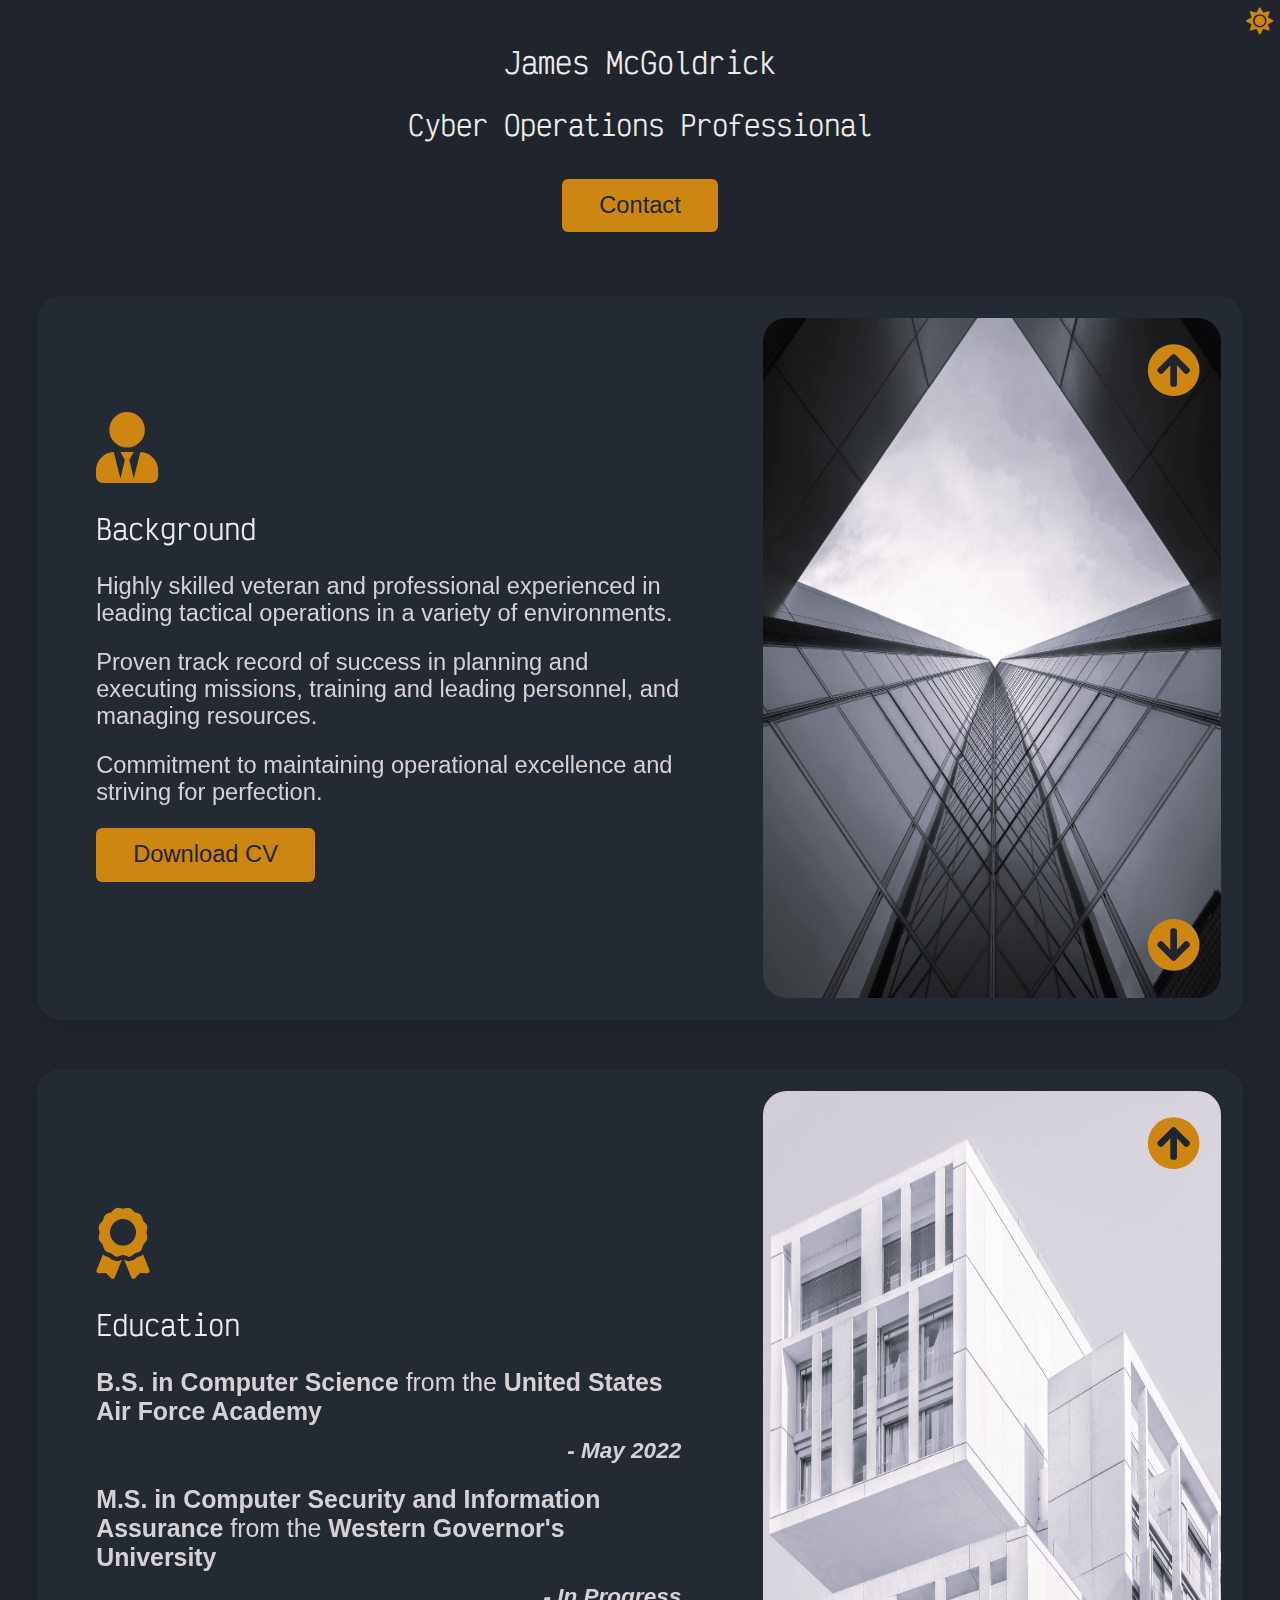
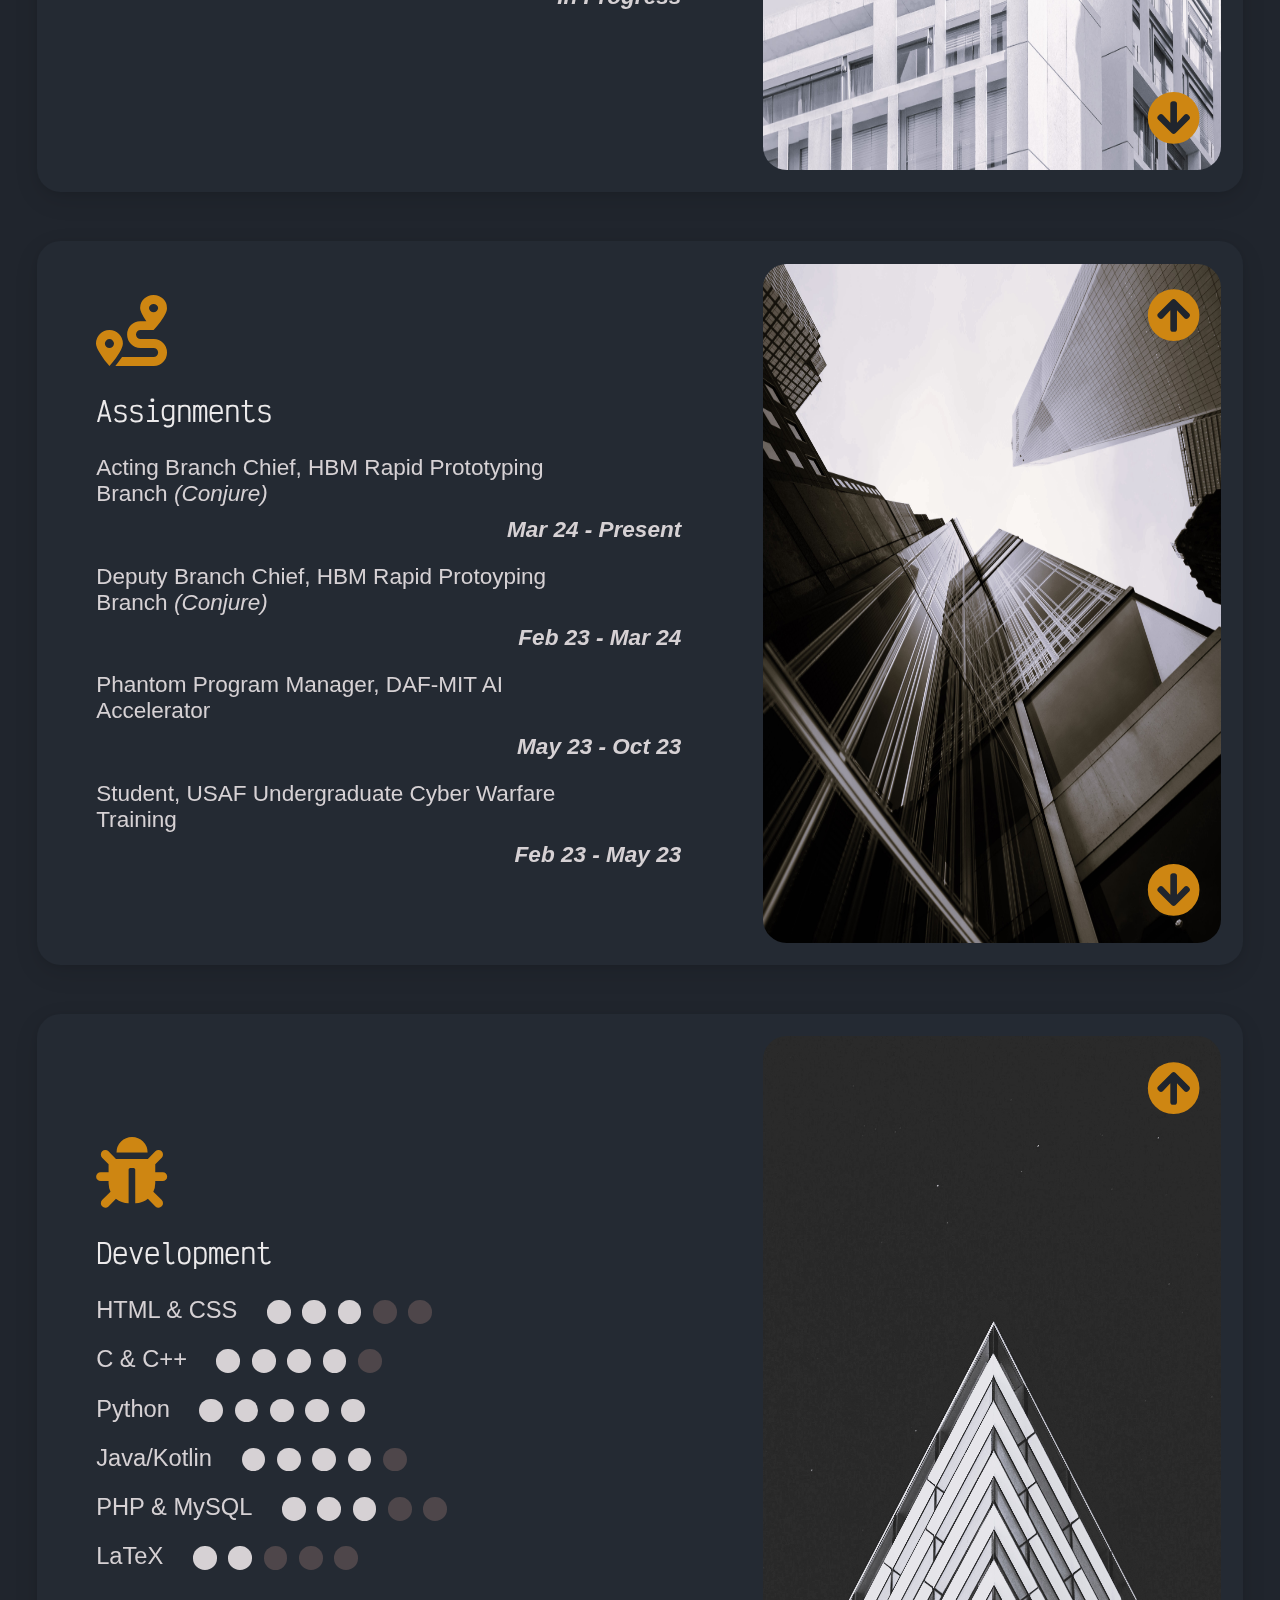
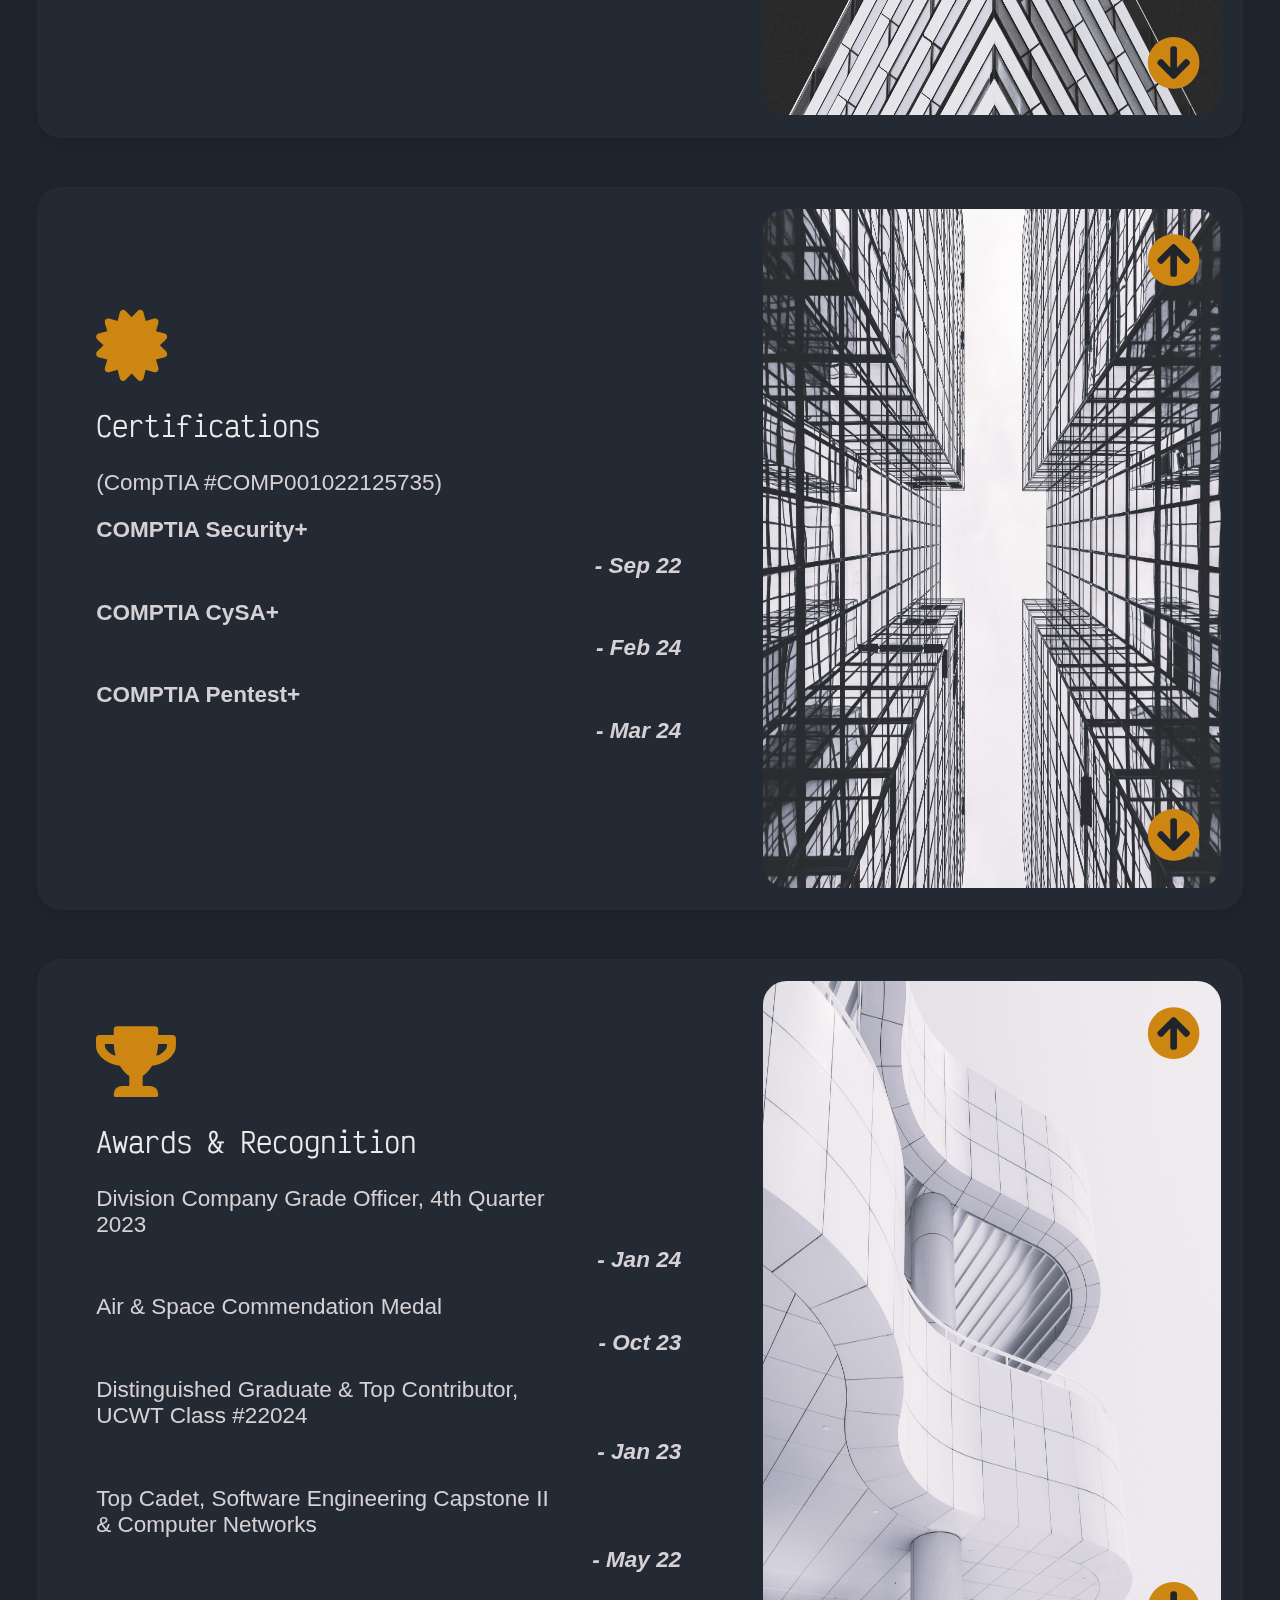
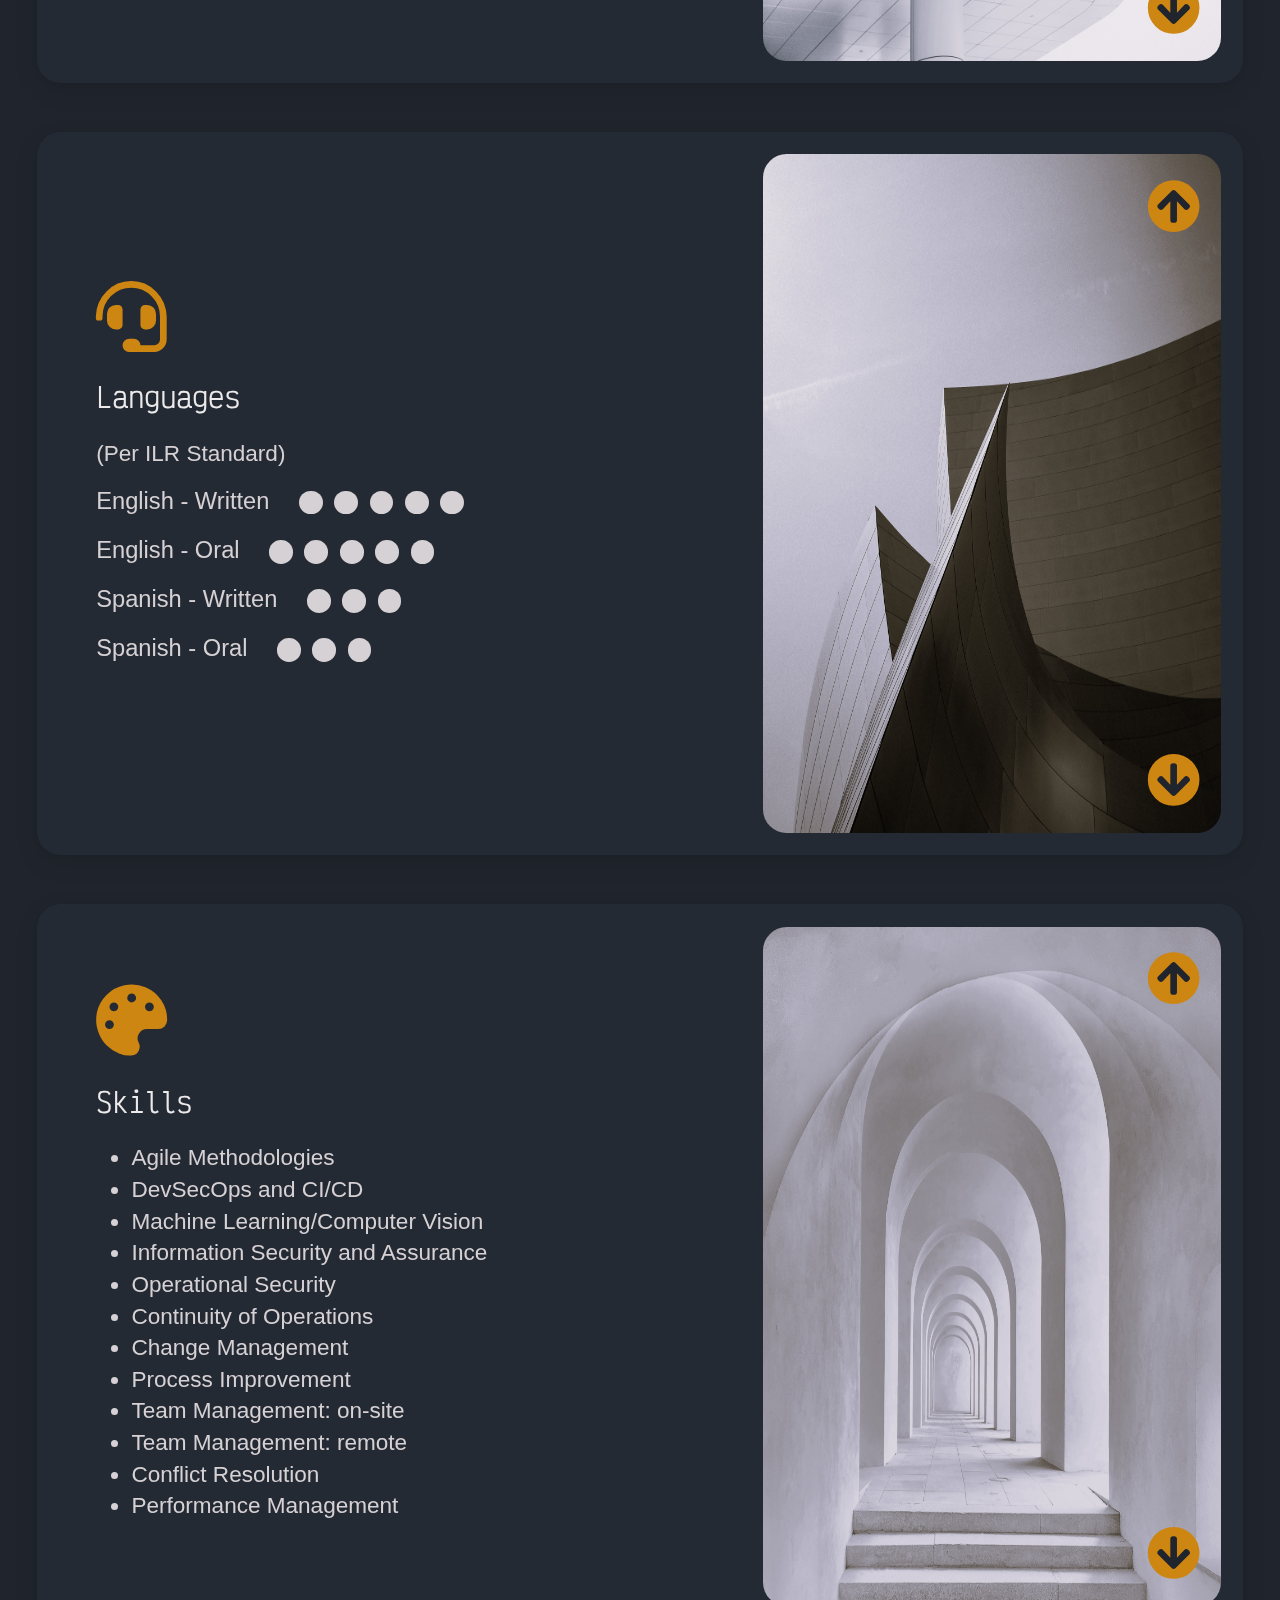
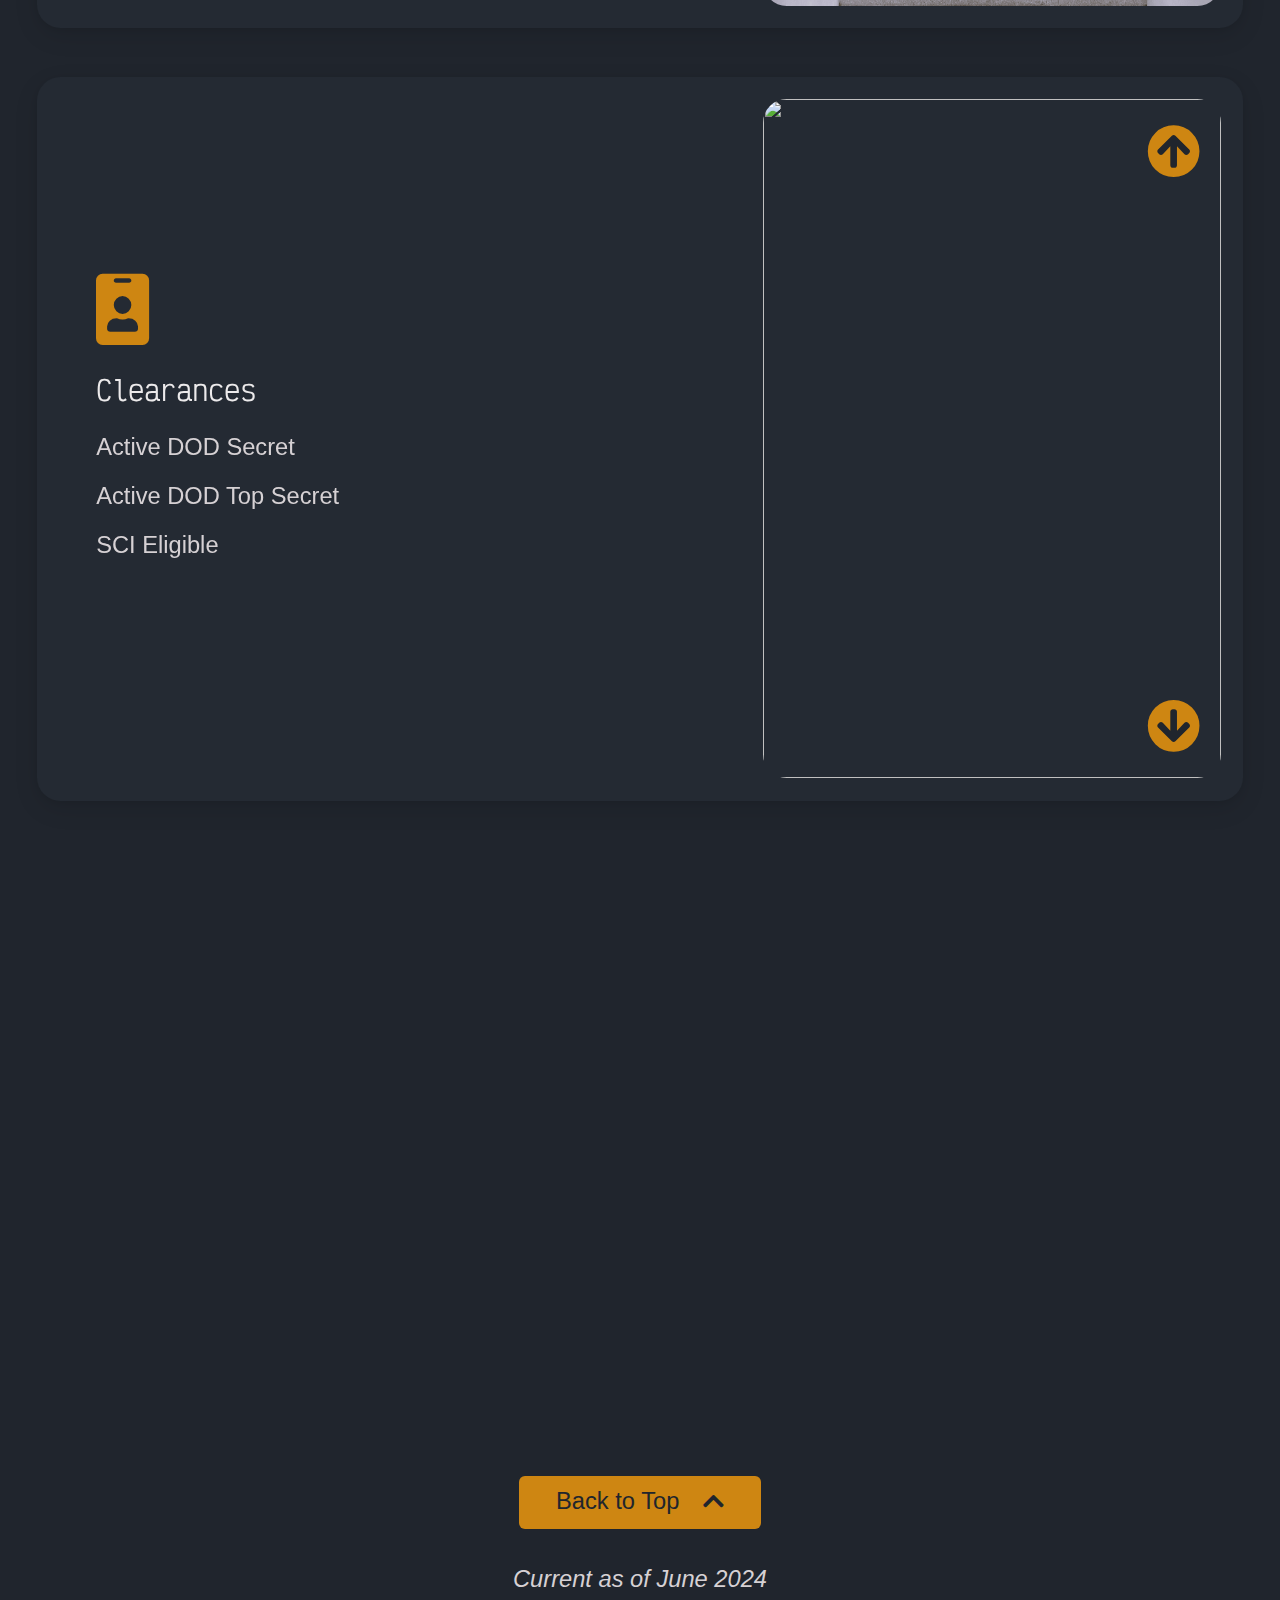
==== commit 57e8cc38: "rounded border on images" ====
--- a/index.html
+++ b/index.html
@@ -35,20 +35,23 @@
                                 <i class="icon icon--lg fa fa-user-tie"></i>
                                 <h2 class="text-xxl">Background</h2><br>
                                 <p class="text-md">Highly skilled veteran and professional experienced in
-                                    leading tactical operations in a variety of environments.</p>
+                                    leading tactical operations in a variety of environments.
+                                </p>
                                 <p class="text-md">Proven track record of success in planning and executing
                                     missions, training and leading personnel, and managing
-                                    resources.</p>
+                                    resources.
+                                </p>
                                 <p class="text-md">Commitment to maintaining operational excellence and
-                                    striving for perfection.</p>
+                                    striving for perfection.
+                                </p>
                                 <a href="https://drive.google.com/file/d/1urNe3Ck4sVJ5oLN4_zQ_L9u4Ehqb322L/view?usp=sharing" class="btn btn--primary">
                                     Download CV
                                 </a>
                             </div>
                         </div>
                         
-                        <div class="col-5 height-100%">
-                            <img class="block width-100% height-100% object-cover" src="/main/assets/img/img1.jpg">
+                        <div class="col-5 height-100% padding-sm">
+                            <img class="block width-100% height-100% radius-lg" src="/main/assets/img/img1.jpg">
                             <a class="lastCard iconButton" onclick="smoothScrollTo('top')">
                                 <i class="fa fa-arrow-circle-up" aria-hidden="true"></i>
                             </a>
@@ -72,19 +75,19 @@
                                     from the 
                                     <strong>United States Air Force Academy</strong>
                                 </p>
-                                <p class="text-sm text-right"><i> - May 2022</i></p>
+                                <p class="footnote"> - May 2022</p>
                                 <p class="text-lg ">
                                     <strong>M.S. in Computer Security and Information Assurance</strong>
                                     from the 
                                     <strong>Western Governor's University</strong>
                                 </p>
-                                <p class="text-sm text-right"><i> - In Progress</i></p>
-                                
-                            </div>
-                        </div>
-                        
-                        <div class="col-5 height-100%">
-                            <img class="block width-100% height-100% object-cover" src="/main/assets/img/img2.jpg">
+                                <p class="footnote">- In Progress</p>
+                                
+                            </div>
+                        </div>
+                        
+                        <div class="col-5 height-100% padding-sm">
+                            <img class="block width-100% height-100% radius-lg" src="/main/assets/img/img2.jpg">
                             <a class="lastCard iconButton" onclick="smoothScrollTo('section1')">
                                 <i class="fa fa-arrow-circle-up" aria-hidden="true"></i>
                             </a>
@@ -108,38 +111,32 @@
                                     Acting Branch Chief, HBM Rapid Prototyping Branch <i>(Conjure)</i>
                                 </p>
                                 
-                                <p class="text-sm text-right"><i>Mar 24 - Present</i></p>
+                                <p class="footnote">Mar 24 - Present</p>
                                 
                                 <p class="text-sm width-80%">
                                     Deputy Branch Chief, HBM Rapid Protoyping Branch <i>(Conjure)</i>
                                 </p>
                                 
-                                <p class="text-sm text-right"><i>Oct 23 - Mar 24</i></p>
+                                <p class="footnote">Feb 23 - Mar 24</p>
                                 
                                 <p class="text-sm width-80%">
                                     Phantom Program Manager, DAF-MIT AI Accelerator
                                 </p>
                                 
-                                <p class="text-sm text-right"><i>May 23 - Oct 23</i></p>
-                                
-                                <p class="text-sm width-80%">
-                                    Deputy Branch Chief, HBM Rapid Prototyping Branch <i>(Conjure)</i>
-                                </p>
-                                
-                                <p class="text-sm text-right"><i>Feb 23 - May 23</i></p>
+                                <p class="footnote">May 23 - Oct 23</p>
                                 
                                 <p class="text-sm width-80%">
                                     Student, USAF Undergraduate Cyber Warfare Training
                                 </p>
                                 
-                                <p class="text-sm text-right"><i>Feb 23 - May 23</i></p>
-                                
-                            </div>
-                        </div>
-                        
-                        
-                        <div class="col-5 height-100%">
-                            <img class="block width-100% height-100% object-cover" src="/main/assets/img/img6.jpg">
+                                <p class="footnote">Feb 23 - May 23</p>
+                                
+                            </div>
+                        </div>
+                        
+                        
+                        <div class="col-5 height-100% padding-sm">
+                            <img class="block width-100% height-100% radius-lg" src="/main/assets/img/img6.jpg">
                             <a class="lastCard iconButton" onclick="smoothScrollTo('section2')">
                                 <i class="fa fa-arrow-circle-up" aria-hidden="true"></i>
                             </a>
@@ -209,8 +206,8 @@
                             </div>
                         </div>
                         
-                        <div class="col-5 height-100%">
-                            <img class="block width-100% height-100% object-cover" src="/main/assets/img/img4.jpg">
+                        <div class="col-5 height-100% padding-sm">
+                            <img class="block width-100% height-100% radius-lg" src="/main/assets/img/img4.jpg">
                             <a class="lastCard iconButton" onclick="smoothScrollTo('section3')">
                                 <i class="fa fa-arrow-circle-up" aria-hidden="true"></i></a>
                             <a class="nextCard iconButton" onclick="smoothScrollTo('section5')">
@@ -230,17 +227,19 @@
                                 <h2 class="text-xxl">Certifications</h2><br>
                                 <p class="text-sm">(CompTIA #COMP001022125735)</p>
                                 <p class="text-sm width-80%"><strong>COMPTIA Security+</strong></p>
-                                <p class="text-sm text-right"><i>Sep 22</i></p>
+                                <p class="footnote">- Sep 22</p>
+                                
                                 <p class="text-sm width-80%"><strong>COMPTIA CySA+</strong></p>
-                                <p class="text-sm text-right"><i>Feb 24</i></p>
+                                <p class="footnote">- Feb 24</p>
+                                
                                 <p class="text-sm width-80%"><strong>COMPTIA Pentest+</strong></p>
-                                <p class="text-sm text-right"><i>Mar 24</i></p>
+                                <p class="footnote">- Mar 24</p>
                             
                             </div>
                         </div>
                         
-                        <div class="col-5 height-100%">
-                            <img class="block width-100% height-100% object-cover" src="/main/assets/img/img5.jpg">
+                        <div class="col-5 height-100% padding-sm">
+                            <img class="block width-100% height-100% radius-lg" src="/main/assets/img/img5.jpg">
                             <a class="lastCard iconButton" onclick="smoothScrollTo('section4')">
                                 <i class="fa fa-arrow-circle-up" aria-hidden="true"></i>
                             </a>
@@ -260,24 +259,21 @@
                                 <i class="icon icon--lg fa fa-trophy"></i>
                                 <h2 class="text-xxl">Awards &amp; Recognition</h2><br>
                                 <p class="text-sm width-80%">Division Company Grade Officer, 4th Quarter 2023</p>
-                                <p class="text-sm text-right"><i>Jan 24</i></p>
+                                <p class="text-sm footnote">- Jan 24</p>
                                 
                                 <p class="text-sm width-80%">Air &amp; Space Commendation Medal</p>
-                                <p class="text-sm text-right"><i>Oct 23</i></p>
-                                
-                                <p class="text-sm width-80%">Distinguished Graduate, UCWT Class #22024</p>
-                                <p class="text-sm text-right"><i>Jan 23</i></p>
-                                
-                                <p class="text-sm width-80%">Top Contributor, UCWT Class #22024</p>
-                                <p class="text-sm text-right"><i>Jan 23</i></p>
+                                <p class="text-sm footnote">- Oct 23</p>
+                                
+                                <p class="text-sm width-80%">Distinguished Graduate &amp; Top Contributor, UCWT Class #22024</p>
+                                <p class="text-sm footnote">- Jan 23</p>
                                 
                                 <p class="text-sm width-80%">Top Cadet, Software Engineering Capstone II &amp; Computer Networks</p>
-                                <p class="text-sm text-right"><i>May 22</i></p>
-                            </div>
-                        </div>
-                        
-                        <div class="col-5 height-100%">
-                            <img class="block width-100% height-100% object-cover" src="/main/assets/img/img3.jpg">
+                                <p class="text-sm footnote">- May 22</p>
+                            </div>
+                        </div>
+                        
+                        <div class="col-5 height-100% padding-sm">
+                            <img class="block width-100% height-100% radius-lg" src="/main/assets/img/img3.jpg">
                             <a class="lastCard iconButton" id="tolast6" onclick="smoothScrollTo('section5')">
                                 <i class="fa fa-arrow-circle-up" aria-hidden="true"></i>
                             </a>
@@ -331,8 +327,8 @@
                             </div>
                         </div>
                         
-                        <div class="col-5 height-100%">
-                            <img class="block width-100% height-100% object-cover" src="/main/assets/img/img7.jpg">
+                        <div class="col-5 height-100% padding-sm">
+                            <img class="block width-100% height-100% radius-lg" src="/main/assets/img/img7.jpg">
                             <a class="lastCard iconButton" onclick="smoothScrollTo('section6')">
                                 <i class="fa fa-arrow-circle-up" aria-hidden="true"></i>
                             </a>
@@ -368,8 +364,8 @@
                             </div>
                         </div>
                         
-                        <div class="col-5 height-100%">
-                            <img class="block width-100% height-100% object-cover" src="/main/assets/img/img8.jpg">
+                        <div class="col-5 height-100% padding-sm">
+                            <img class="block width-100% height-100% radius-lg" src="/main/assets/img/img8.jpg">
                             <a class="lastCard iconButton" onclick="smoothScrollTo('section7')">
                                 <i class="fa fa-arrow-circle-up" aria-hidden="true"></i>
                             </a>
@@ -395,8 +391,8 @@
 
                         </div>
                         
-                        <div class="col-5 height-100%">
-                            <img class="block width-100% height-100% object-cover" src="/main/assets/img/img9.jpg">
+                        <div class="col-5 height-100% padding-sm">
+                            <img class="block width-100% height-100% radius-lg" src="/main/assets/img/img9.jpg">
                             <a class="lastCard iconButton" onclick="smoothScrollTo('section8')">
                                 <i class="fa fa-arrow-circle-up" aria-hidden="true"></i>
                             </a>
--- a/main/assets/css/style.css
+++ b/main/assets/css/style.css
@@ -376,8 +376,8 @@
 .iconButton {
     background-color: var(--color-bg);
     color: var(--color-primary, white);
-    height: 0.9em;
-    width: 0.9em;
+    height: 0.8em;
+    width: 0.8em;
     border-radius: 50px;
     display: inline-flex;
     justify-content: center;
@@ -410,6 +410,14 @@
     margin: 2% 0;
 }
 
+.footnote {
+    text-align: right;
+    margin-top: -2%;
+    font-size: var(--text-sm);
+    font-style: italic;
+    font-weight: bold;
+}
+
 #toggle {
     position: absolute;
     font-size: 3vh;
@@ -724,7 +732,6 @@
 
 .text-xs {
     font-size: var(--text-xs, 0.694em);
-    
 }
 
 a,
@@ -2036,7 +2043,6 @@
 
 .text-right {
     text-align: right;
-    margin-top: -2%;
 }
 
 .text-line-through {
@@ -7016,7 +7022,7 @@
     position: sticky;
     top: var(--space-md);
     height: 0;
-    padding-bottom: 65%;
+    padding-bottom: 60%;
     transform-origin: center top;
     overflow: hidden;
 }
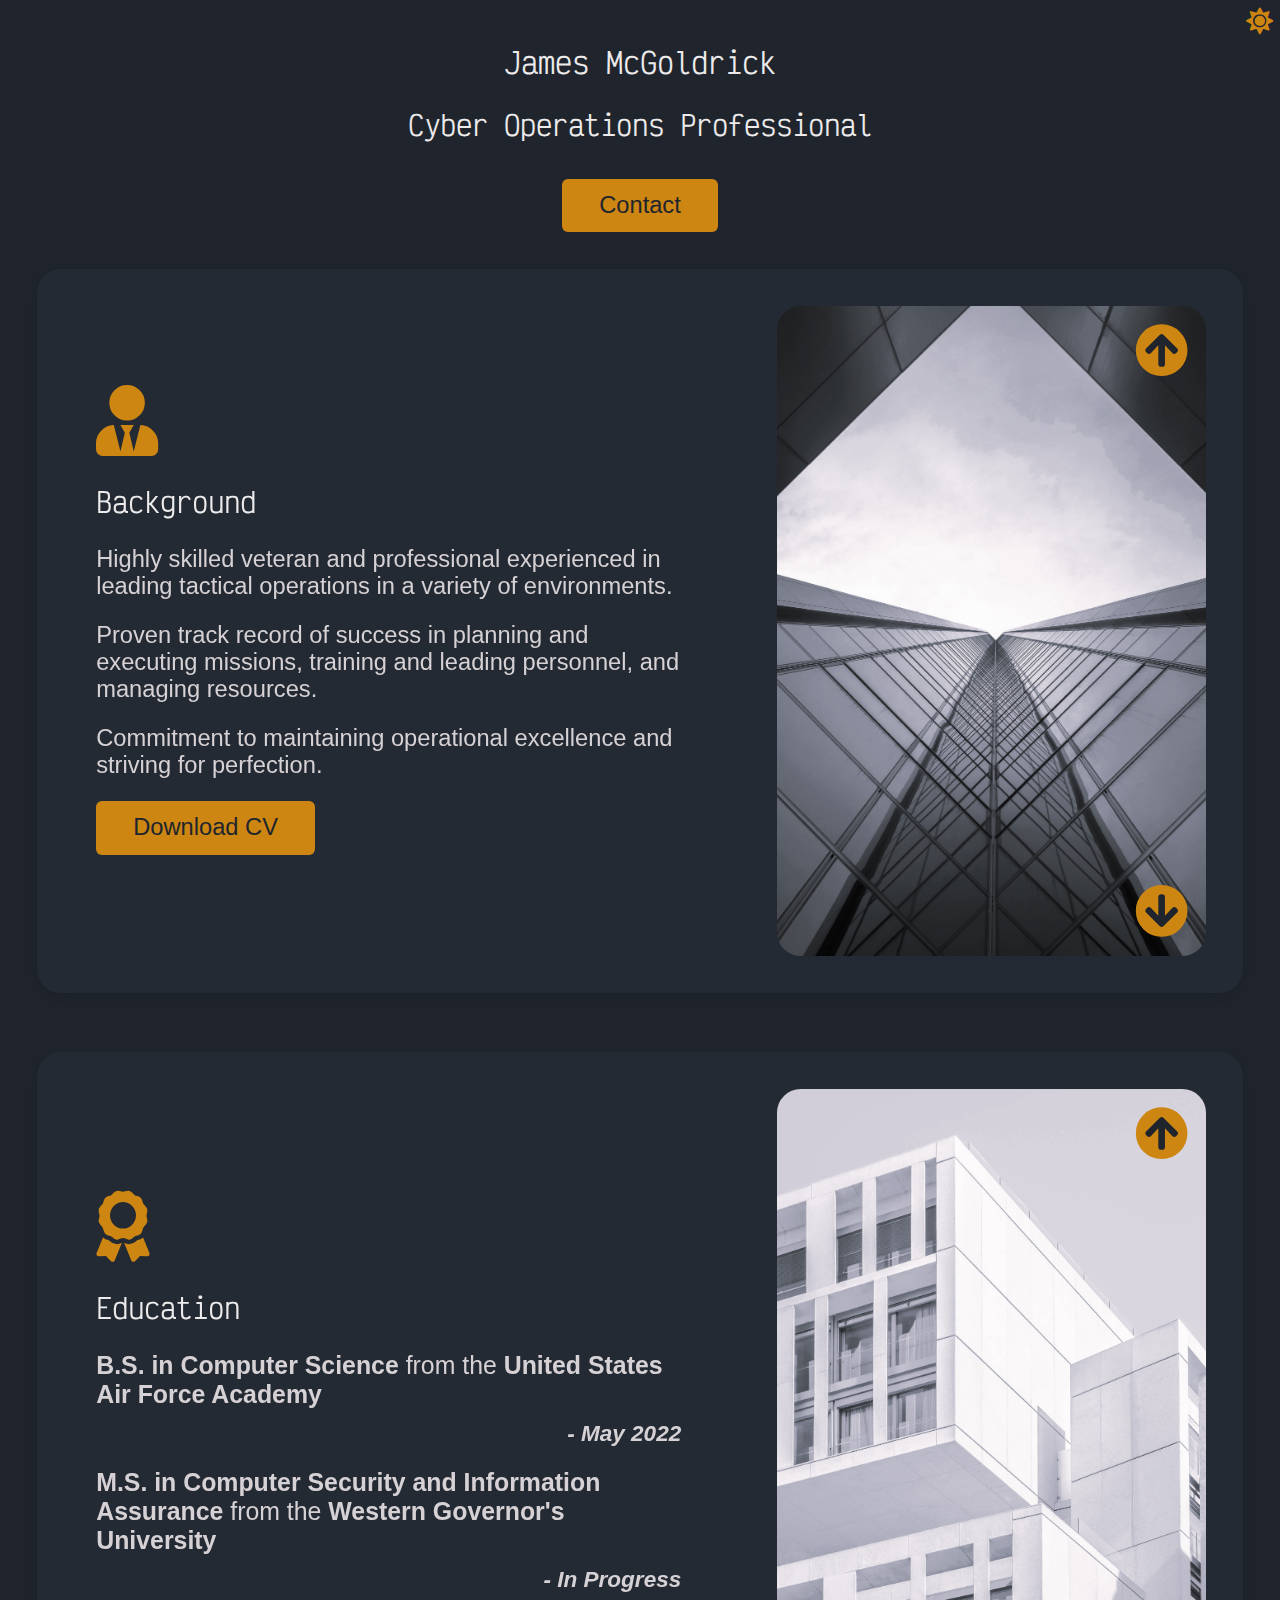
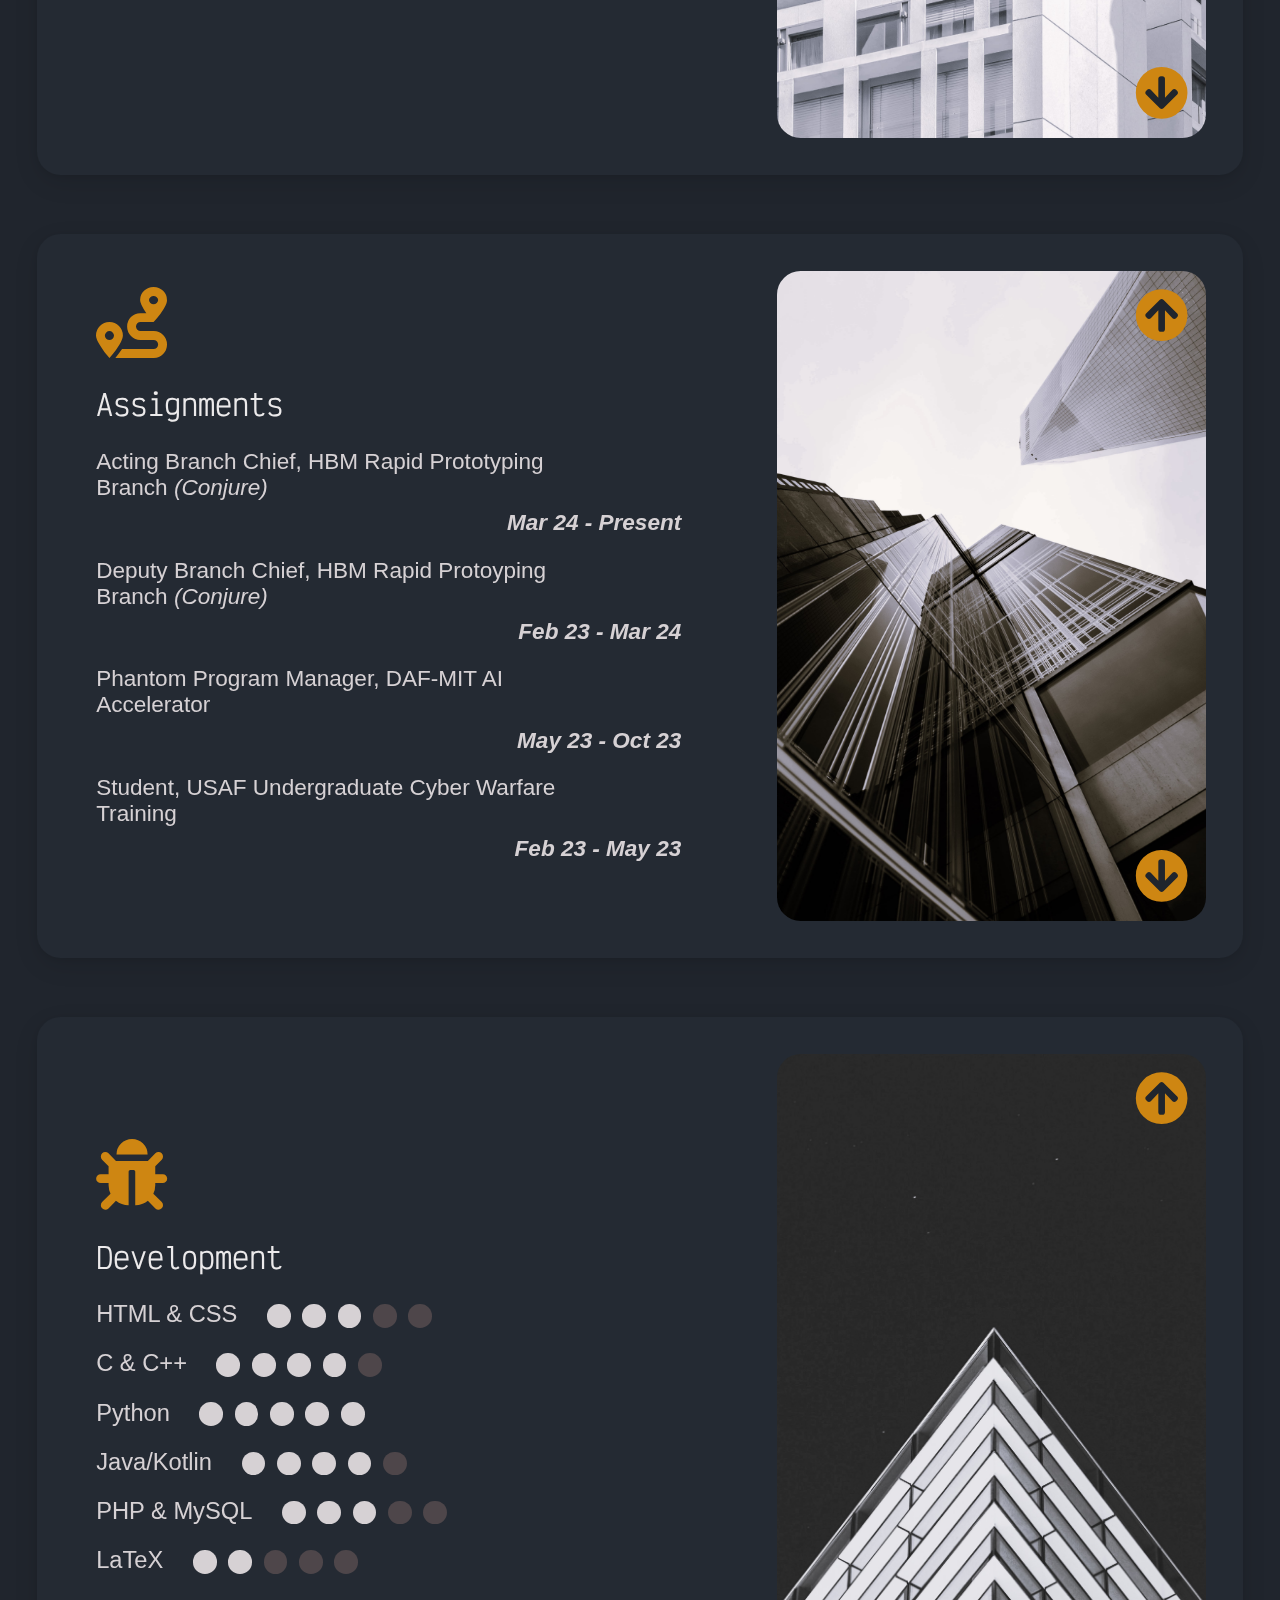
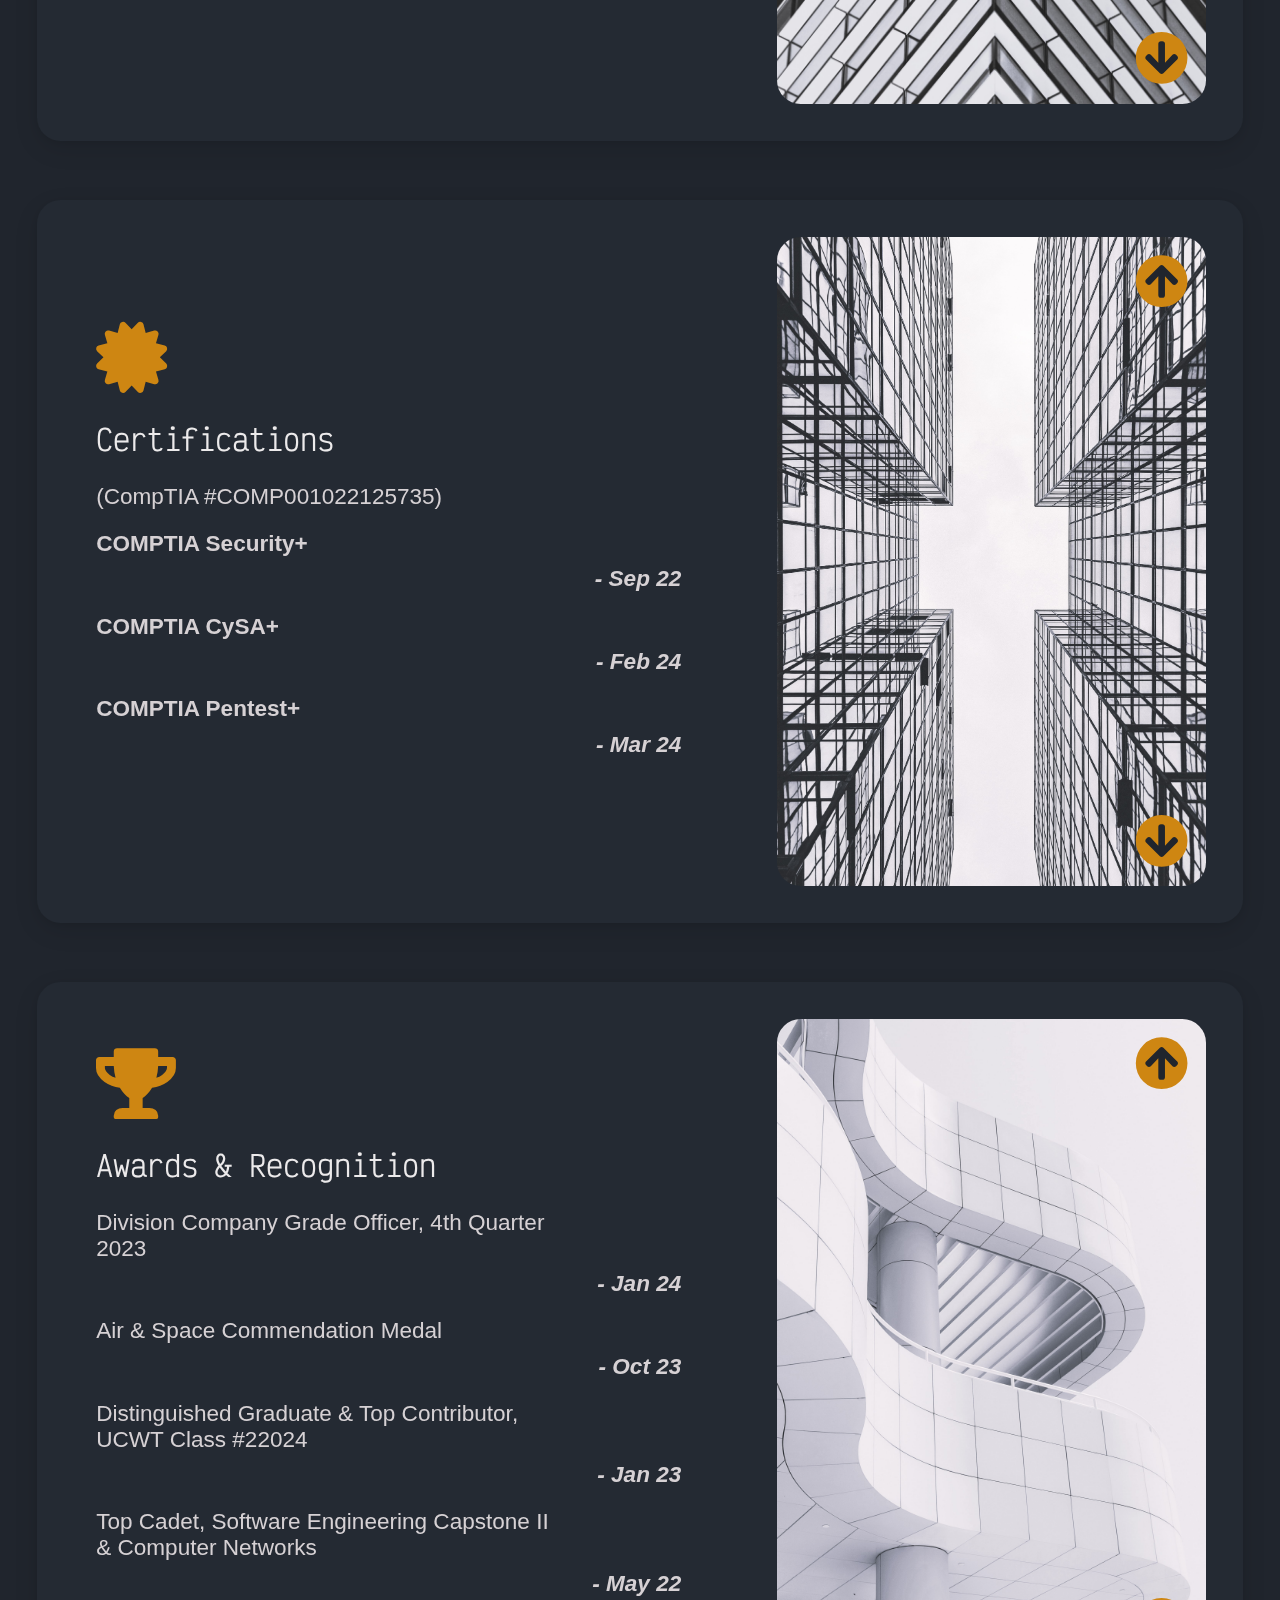
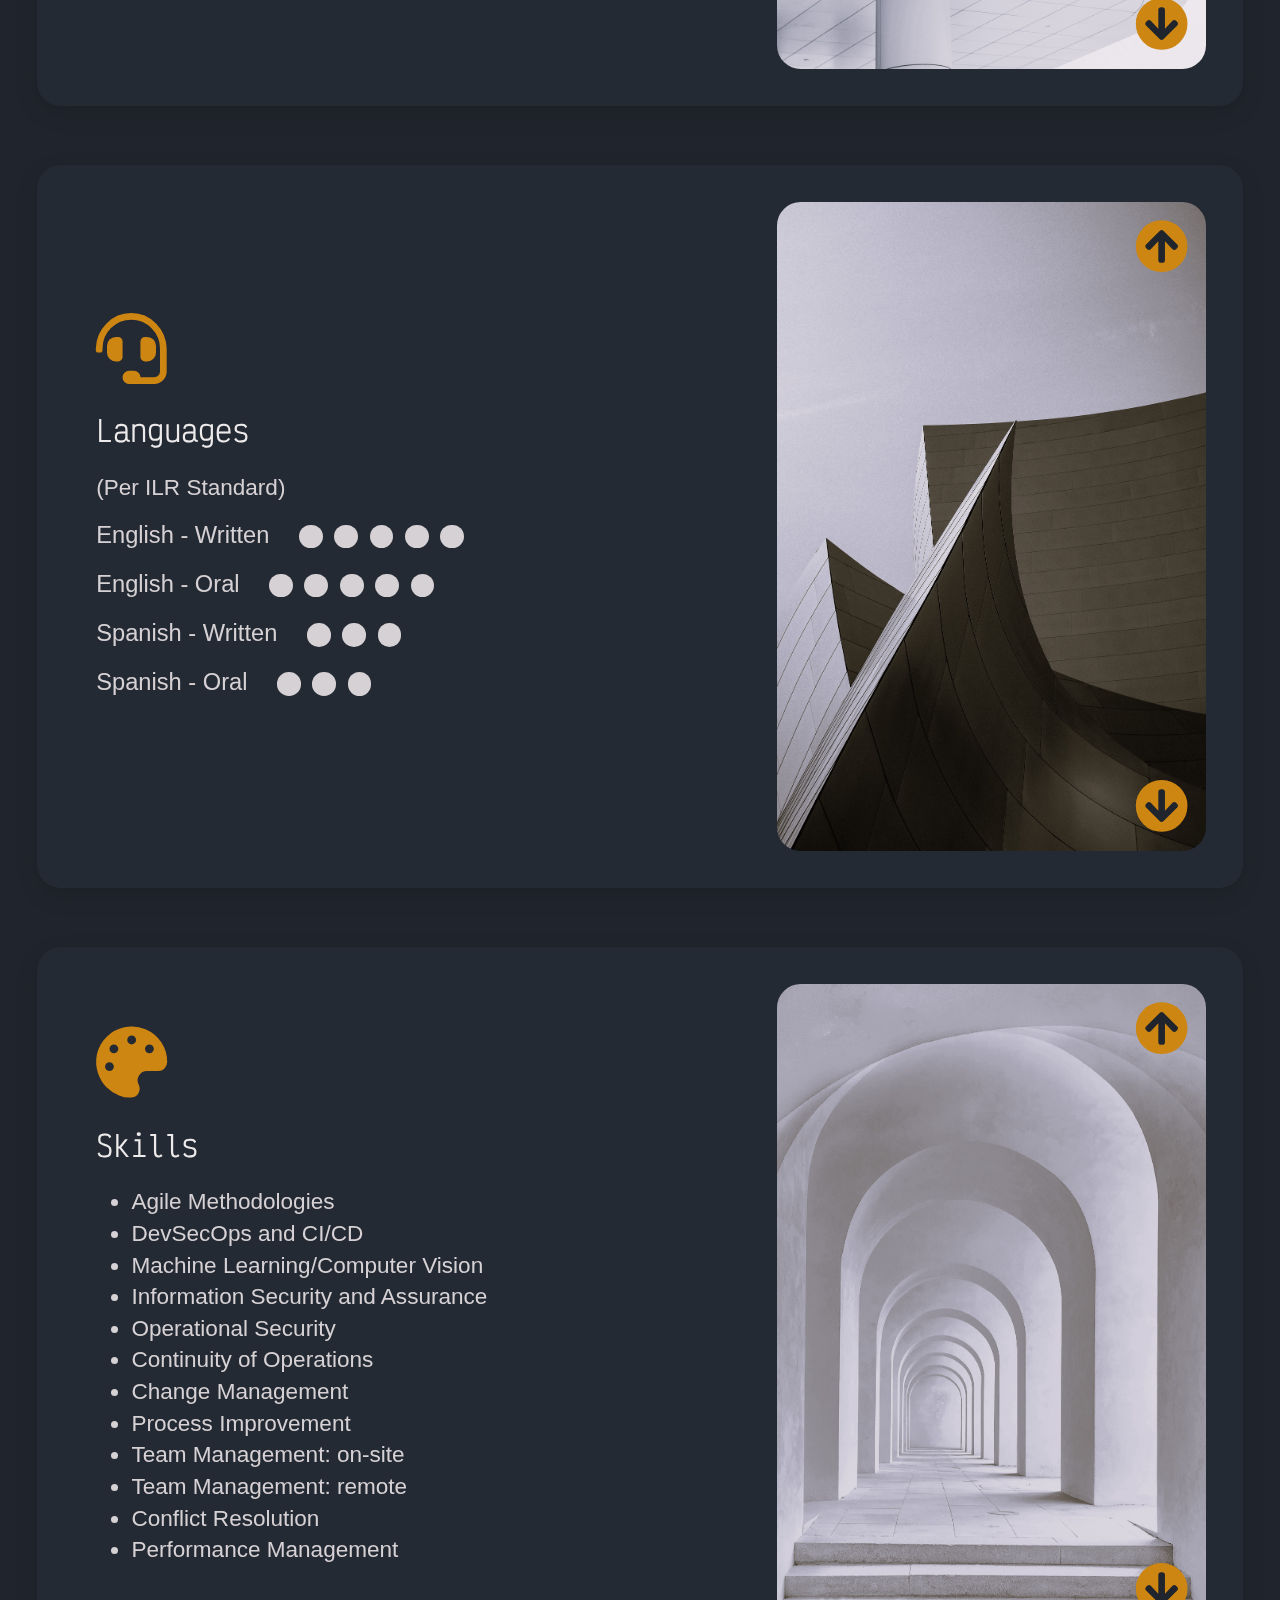
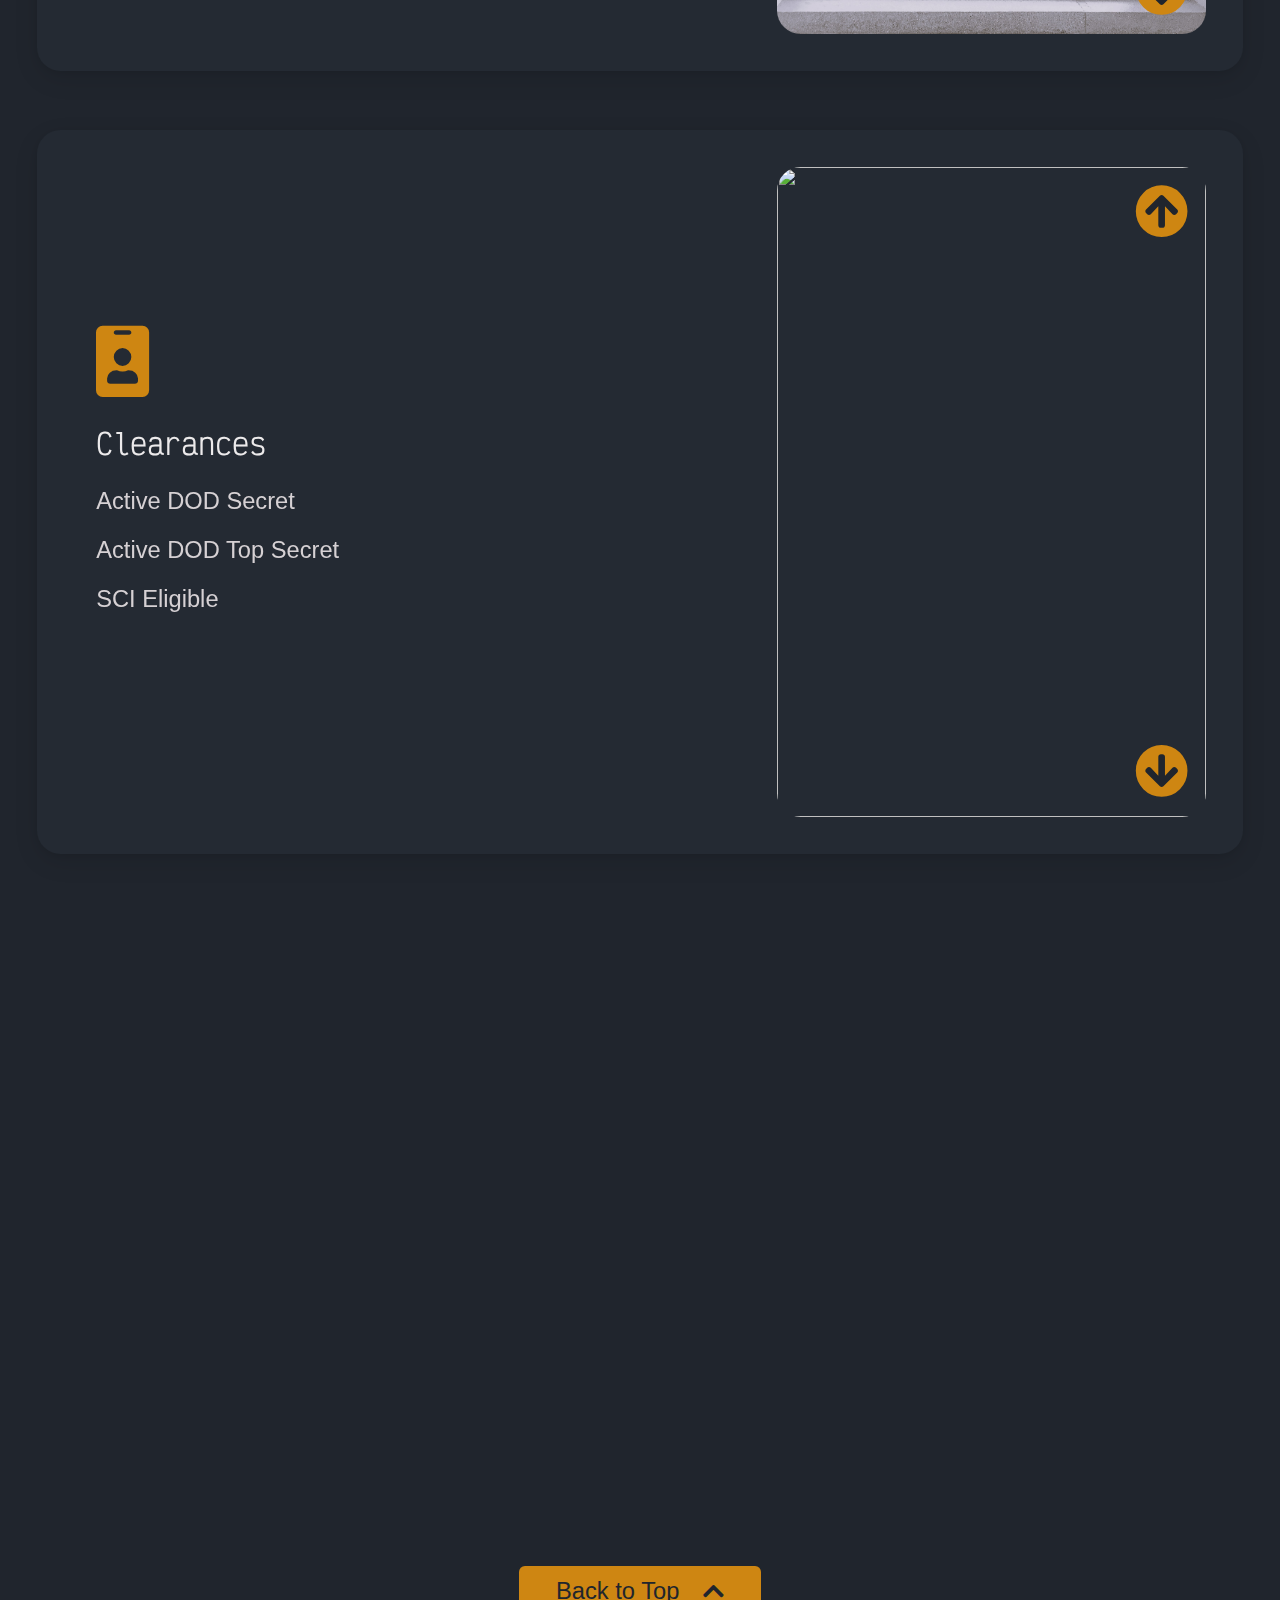
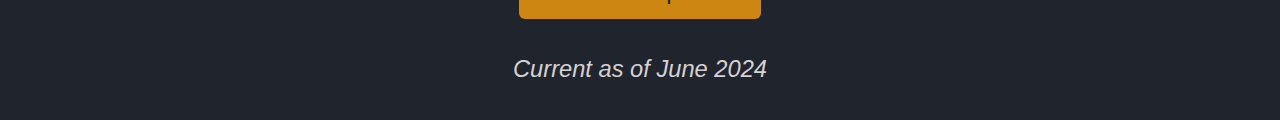
==== commit 7bd03fe3: "image cover and rounded corners" ====
--- a/index.html
+++ b/index.html
@@ -23,17 +23,15 @@
             </div>
         </div>
                 
-        <div class="container max-width-adaptive-sm margin-bottom-lg">
+        <div class="container max-width-adaptive-sm">
             <ul class="stack-cards js-stack-cards">
                 
-                <br id="section1">
-                
                 <li data-theme="default" class="stack-cards__item bg radius-lg shadow-md js-stack-cards__item">
                     <div class="grid">
                         <div class="col-7 flex items-center height-100%">
                             <div class="text-component__block--full-width padding-lg">
                                 <i class="icon icon--lg fa fa-user-tie"></i>
-                                <h2 class="text-xxl">Background</h2><br>
+                                <h2 class="text-xxl" id="section1">Background</h2><br>
                                 <p class="text-md">Highly skilled veteran and professional experienced in
                                     leading tactical operations in a variety of environments.
                                 </p>
@@ -50,9 +48,9 @@
                             </div>
                         </div>
                         
-                        <div class="col-5 height-100% padding-sm">
-                            <img class="block width-100% height-100% radius-lg" src="/main/assets/img/img1.jpg">
-                            <a class="lastCard iconButton" onclick="smoothScrollTo('top')">
+                        <div class="col-5 height-100% padding-md">
+                            <img class="object-cover width-100% height-100% radius-lg" src="/main/assets/img/img1.jpg">
+                            <a class="lastCard iconButton" onclick="smoothScrollTo('toggle')">
                                 <i class="fa fa-arrow-circle-up" aria-hidden="true"></i>
                             </a>
                             <a class="nextCard iconButton" onclick="smoothScrollTo('section2')">
@@ -62,14 +60,12 @@
                     </div>
                 </li>
                 
-                <br id="section2">
-                
                 <li data-theme="default" class="stack-cards__item bg radius-lg shadow-md js-stack-cards__item">
                     <div class="grid">
                         <div class="col-7 flex items-center">
                             <div class="text-component__block--full-width padding-lg">
                                 <i class="icon icon--lg fa fa-award"></i>
-                                <h2 class="text-xxl">Education</h2><br>
+                                <h2 class="text-xxl" id="section2">Education</h2><br>
                                 <p class="text-lg">
                                     <strong>B.S. in Computer Science</strong>
                                     from the 
@@ -86,8 +82,8 @@
                             </div>
                         </div>
                         
-                        <div class="col-5 height-100% padding-sm">
-                            <img class="block width-100% height-100% radius-lg" src="/main/assets/img/img2.jpg">
+                        <div class="col-5 height-100% padding-md">
+                            <img class="object-cover width-100% height-100% radius-lg" src="/main/assets/img/img2.jpg">
                             <a class="lastCard iconButton" onclick="smoothScrollTo('section1')">
                                 <i class="fa fa-arrow-circle-up" aria-hidden="true"></i>
                             </a>
@@ -96,16 +92,14 @@
                             </a>
                         </div>
                     </div>
-                </li>
-                
-                <br id="section3">      
+                </li>  
                 
                 <li data-theme="default" class="stack-cards__item bg radius-lg shadow-md js-stack-cards__item">
                     <div class="grid">
                         <div class="col-7 flex items-center height-100%">
                             <div class="text-component__block--full-width padding-lg">
                                 <i class="icon icon--lg icon icon--sm fa fa-route"></i>
-                                <h2 class="text-xxl">Assignments</h2><br>
+                                <h2 class="text-xxxl" id="section3">Assignments</h2><br>
                                 
                                 <p class="text-sm width-80%">
                                     Acting Branch Chief, HBM Rapid Prototyping Branch <i>(Conjure)</i>
@@ -135,8 +129,8 @@
                         </div>
                         
                         
-                        <div class="col-5 height-100% padding-sm">
-                            <img class="block width-100% height-100% radius-lg" src="/main/assets/img/img6.jpg">
+                        <div class="col-5 height-100% padding-md">
+                            <img class="object-cover width-100% height-100% radius-lg" src="/main/assets/img/img6.jpg">
                             <a class="lastCard iconButton" onclick="smoothScrollTo('section2')">
                                 <i class="fa fa-arrow-circle-up" aria-hidden="true"></i>
                             </a>
@@ -147,14 +141,12 @@
                     </div>
                 </li>
                 
-                <br id="section4">
-                
                 <li data-theme="default" class="stack-cards__item bg radius-lg shadow-md js-stack-cards__item">
                     <div class="grid">
                         <div class="col-7 flex items-center height-100%">
                             <div class="text-component__block--full-width padding-lg">
                                 <i class="icon icon--lg fa fa-bug"></i>
-                                <h2 class="text-xxl">Development</h2><br>
+                                <h2 class="text-xxxl" id="section4">Development</h2><br>
                                 <div class="lang">
                                     <p class="text-md">HTML &amp; CSS&emsp;</p>
                                     <span class="dot"></span>
@@ -206,8 +198,8 @@
                             </div>
                         </div>
                         
-                        <div class="col-5 height-100% padding-sm">
-                            <img class="block width-100% height-100% radius-lg" src="/main/assets/img/img4.jpg">
+                        <div class="col-5 height-100% padding-md">
+                            <img class="object-cover width-100% height-100% radius-lg" src="/main/assets/img/img4.jpg">
                             <a class="lastCard iconButton" onclick="smoothScrollTo('section3')">
                                 <i class="fa fa-arrow-circle-up" aria-hidden="true"></i></a>
                             <a class="nextCard iconButton" onclick="smoothScrollTo('section5')">
@@ -217,14 +209,12 @@
                     </div>
                 </li>
                 
-                <br id="section5">
-                
                 <li data-theme="default" class="stack-cards__item bg radius-lg shadow-md js-stack-cards__item">
                     <div class="grid">
                         <div class="col-7 flex items-center height-100%">
                             <div class="text-component__block--full-width padding-lg">
                                 <i class="icon icon--lg fa fa-certificate"></i>
-                                <h2 class="text-xxl">Certifications</h2><br>
+                                <h2 class="text-xxxl" id="section5">Certifications</h2><br>
                                 <p class="text-sm">(CompTIA #COMP001022125735)</p>
                                 <p class="text-sm width-80%"><strong>COMPTIA Security+</strong></p>
                                 <p class="footnote">- Sep 22</p>
@@ -238,8 +228,8 @@
                             </div>
                         </div>
                         
-                        <div class="col-5 height-100% padding-sm">
-                            <img class="block width-100% height-100% radius-lg" src="/main/assets/img/img5.jpg">
+                        <div class="col-5 height-100% padding-md">
+                            <img class="object-cover width-100% height-100% radius-lg" src="/main/assets/img/img5.jpg">
                             <a class="lastCard iconButton" onclick="smoothScrollTo('section4')">
                                 <i class="fa fa-arrow-circle-up" aria-hidden="true"></i>
                             </a>
@@ -249,15 +239,13 @@
                         </div>
                     </div>
                 </li>
-                
-                <br id="section6">
-                
+
                 <li data-theme="default" class="stack-cards__item bg radius-lg shadow-md js-stack-cards__item">
                     <div class="grid">
                         <div class="col-7 flex items-center height-100%">
                             <div class="text-component__block--full-width padding-lg">
                                 <i class="icon icon--lg fa fa-trophy"></i>
-                                <h2 class="text-xxl">Awards &amp; Recognition</h2><br>
+                                <h2 class="text-xxxl" id="section6">Awards &amp; Recognition</h2><br>
                                 <p class="text-sm width-80%">Division Company Grade Officer, 4th Quarter 2023</p>
                                 <p class="text-sm footnote">- Jan 24</p>
                                 
@@ -272,8 +260,8 @@
                             </div>
                         </div>
                         
-                        <div class="col-5 height-100% padding-sm">
-                            <img class="block width-100% height-100% radius-lg" src="/main/assets/img/img3.jpg">
+                        <div class="col-5 height-100% padding-md">
+                            <img class="object-cover width-100% height-100% radius-lg" src="/main/assets/img/img3.jpg">
                             <a class="lastCard iconButton" id="tolast6" onclick="smoothScrollTo('section5')">
                                 <i class="fa fa-arrow-circle-up" aria-hidden="true"></i>
                             </a>
@@ -283,15 +271,13 @@
                         </div>
                     </div>
                 </li>
-                
-                <br id="section7">
-                
+        
                 <li data-theme="default" class="stack-cards__item bg radius-lg shadow-md js-stack-cards__item">
                     <div class="grid">
                         <div class="col-7 flex items-center height-100%">
                             <div class="text-component__block--full-width padding-lg">
                                 <i class="icon icon--lg fa fa-headset"></i>
-                                <h2 class="text-xxl">Languages</h2><br>
+                                <h2 class="text-xxxl" id="section7">Languages</h2><br>
                                 <p class="text-sm">(Per ILR Standard)</p>
                                 <div class="lang">
                                     <p class="text-md">English - Written&emsp;</p>
@@ -327,8 +313,8 @@
                             </div>
                         </div>
                         
-                        <div class="col-5 height-100% padding-sm">
-                            <img class="block width-100% height-100% radius-lg" src="/main/assets/img/img7.jpg">
+                        <div class="col-5 height-100% padding-md">
+                            <img class="object-cover width-100% height-100% radius-lg" src="/main/assets/img/img7.jpg">
                             <a class="lastCard iconButton" onclick="smoothScrollTo('section6')">
                                 <i class="fa fa-arrow-circle-up" aria-hidden="true"></i>
                             </a>
@@ -338,15 +324,13 @@
                         </div>
                     </div>
                 </li>
-                
-                <br id="section8">
-                
+
                 <li data-theme="default" class="stack-cards__item bg radius-lg shadow-md js-stack-cards__item">
                     <div class="grid">
                         <div class="col-7 flex items-center height-100%">
                             <div class="text-component__block--full-width padding-lg">
                                 <i class="icon icon--lg fa fa-palette"></i>
-                                <h2 class="text-xxl">Skills</h2><br>
+                                <h2 class="text-xxxl" id="section8">Skills</h2><br>
                                 <ul class="text-sm padding-left-md">
                                     <li>Agile Methodologies</li>
                                     <li>DevSecOps and CI/CD</li>
@@ -364,8 +348,8 @@
                             </div>
                         </div>
                         
-                        <div class="col-5 height-100% padding-sm">
-                            <img class="block width-100% height-100% radius-lg" src="/main/assets/img/img8.jpg">
+                        <div class="col-5 height-100% padding-md">
+                            <img class="object-cover width-100% height-100% radius-lg" src="/main/assets/img/img8.jpg">
                             <a class="lastCard iconButton" onclick="smoothScrollTo('section7')">
                                 <i class="fa fa-arrow-circle-up" aria-hidden="true"></i>
                             </a>
@@ -375,15 +359,13 @@
                         </div>
                     </div>
                 </li>
-                
-                <br id="section9">
-                
+
                 <li data-theme="default" class="stack-cards__item bg radius-lg shadow-md js-stack-cards__item">
                     <div class="grid">
                         <div class="col-7 flex items-center height-100%">
                             <div class="text-component__block--full-width padding-lg">
                                 <i class="icon icon--lg fa fa-id-badge"></i>
-                                <h2 class="text-xxl">Clearances</h2><br>
+                                <h2 class="text-xxxl" id="section9">Clearances</h2><br>
                                 <p class="text-md">Active DOD Secret</p>
                                 <p class="text-md">Active DOD Top Secret</p>
                                 <p class="text-md">SCI Eligible</p>
@@ -391,8 +373,8 @@
 
                         </div>
                         
-                        <div class="col-5 height-100% padding-sm">
-                            <img class="block width-100% height-100% radius-lg" src="/main/assets/img/img9.jpg">
+                        <div class="col-5 height-100% padding-md">
+                            <img class="object-cover width-100% height-100% radius-lg" src="/main/assets/img/img9.jpg">
                             <a class="lastCard iconButton" onclick="smoothScrollTo('section8')">
                                 <i class="fa fa-arrow-circle-up" aria-hidden="true"></i>
                             </a>
@@ -406,7 +388,7 @@
         </div>
         
         <div class="footer">
-            <a class="btn btn--primary" id="toTop" onclick="smoothScrollTo('top')">Back to Top&emsp;
+            <a class="btn btn--primary" id="toTop" onclick="smoothScrollTo('toggle')">Back to Top&emsp;
                 <i class="fa fa-chevron-up" aria-hidden="true"></i>
             </a>
             <p class="padding-top-md"><i>Current as of June 2024</i></p>
--- a/main/assets/css/style.css
+++ b/main/assets/css/style.css
@@ -398,15 +398,15 @@
 
 .nextCard {
     position: fixed;
-    bottom: 4%;
-    right: 4%;
+    bottom: 5%;
+    right: 5%;
     margin: 2% 0;
 }
 
 .lastCard {
     position: fixed;
-    top: 4%;
-    right: 4%;
+    top: 5%;
+    right: 5%;
     margin: 2% 0;
 }
 
@@ -7023,6 +7023,7 @@
     top: var(--space-md);
     height: 0;
     padding-bottom: 60%;
+    margin-bottom: var(--space-md);
     transform-origin: center top;
     overflow: hidden;
 }
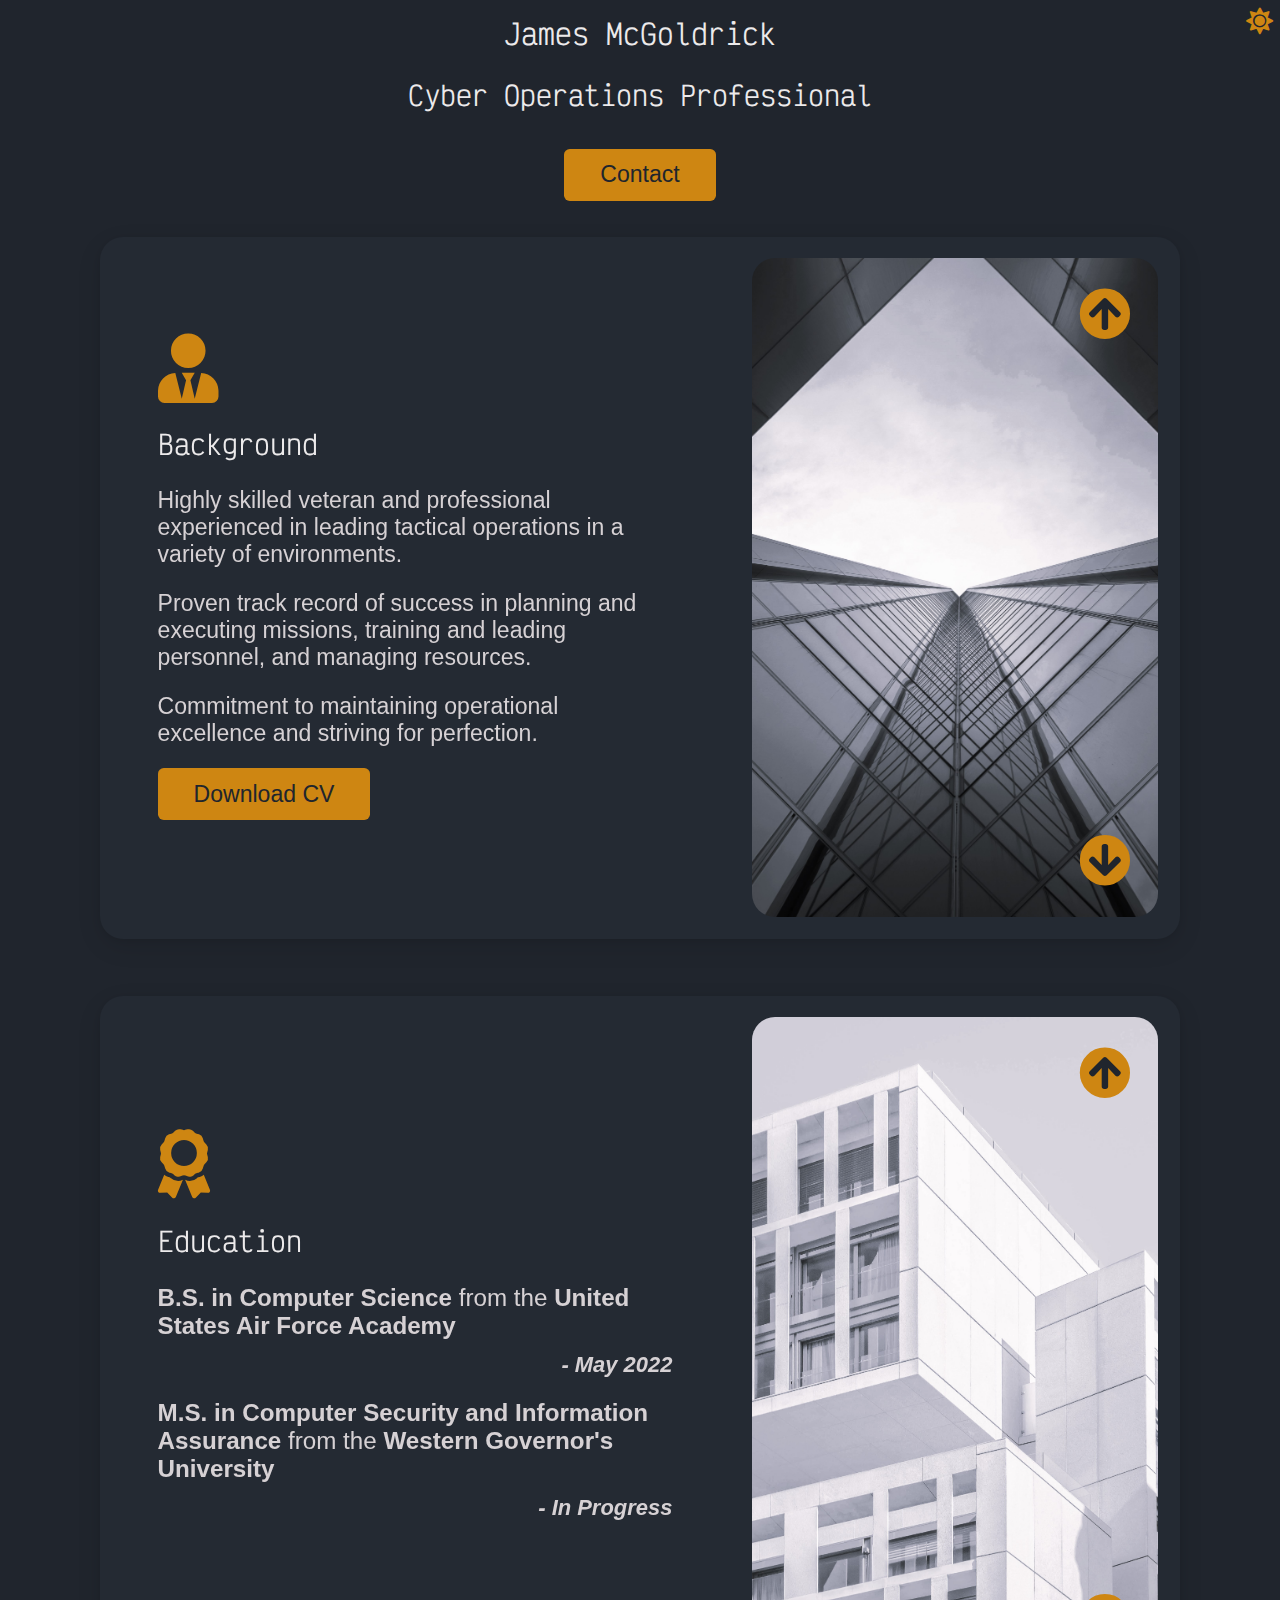
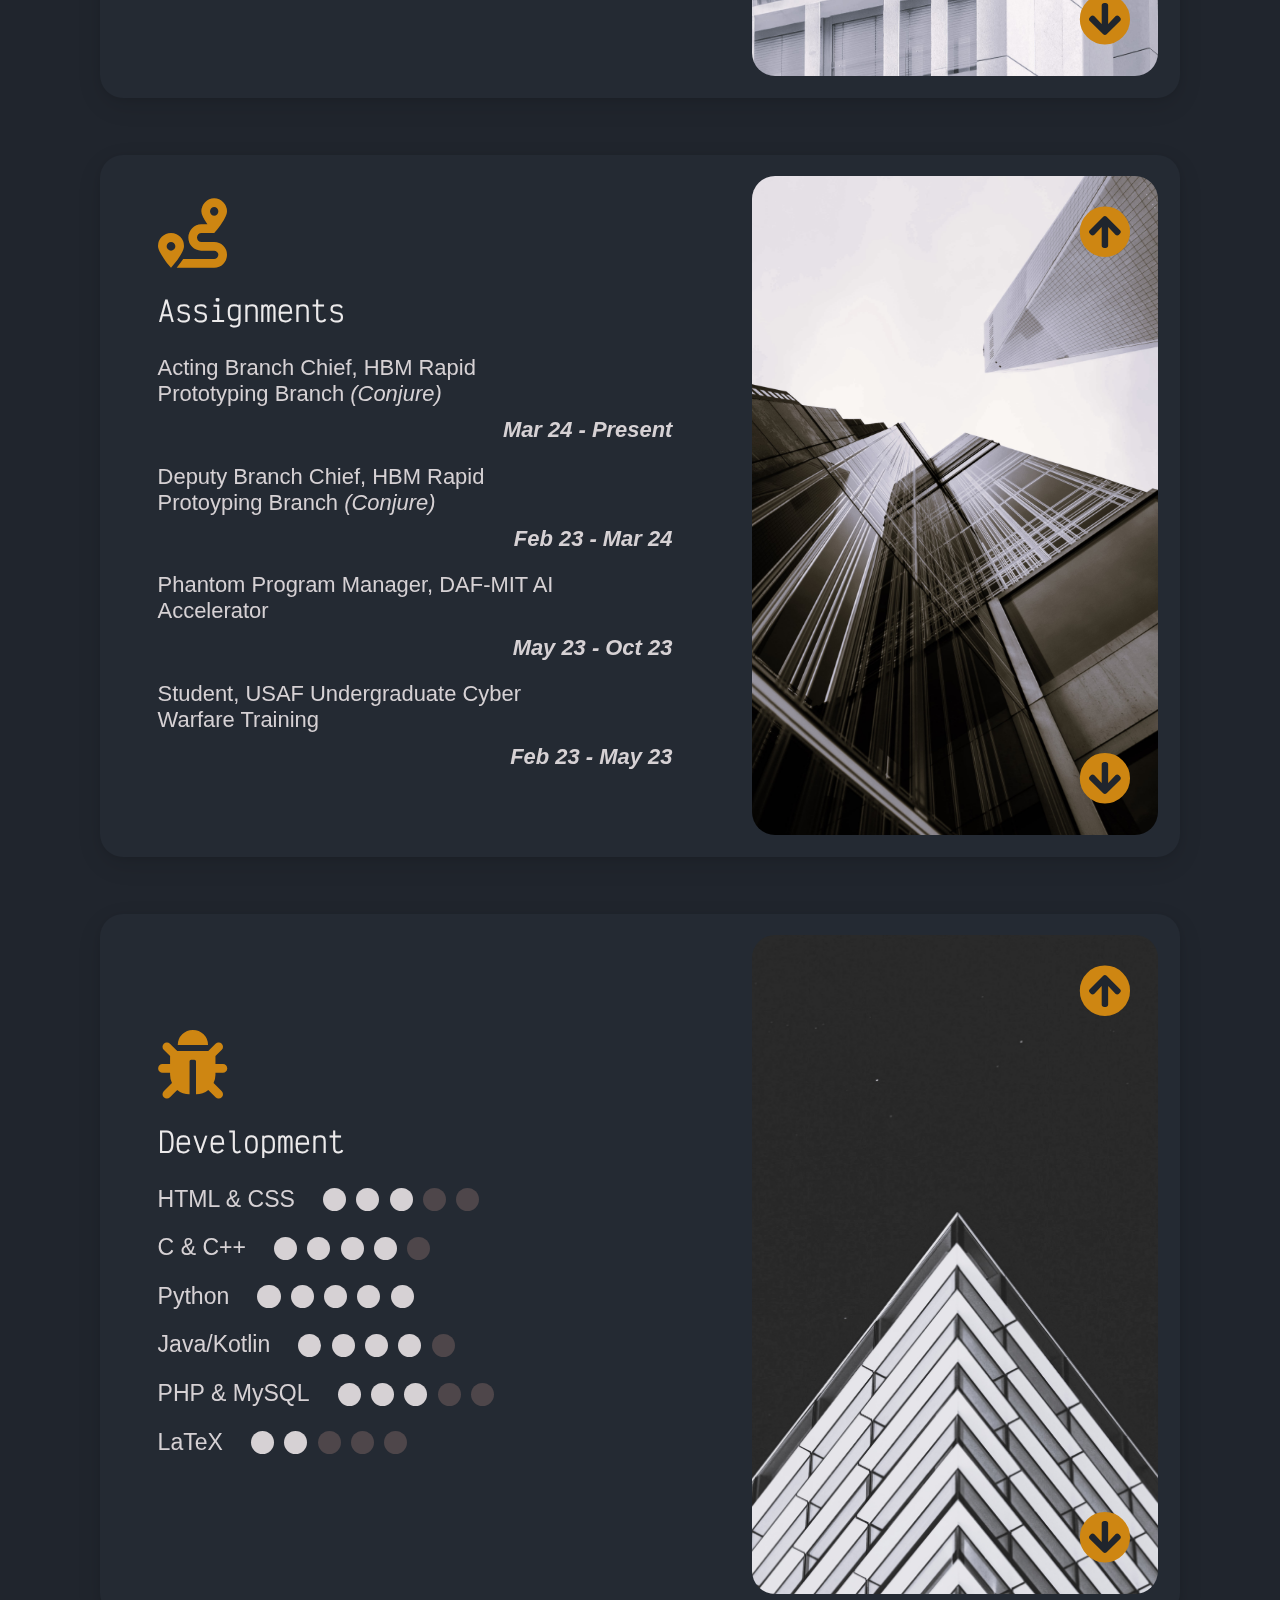
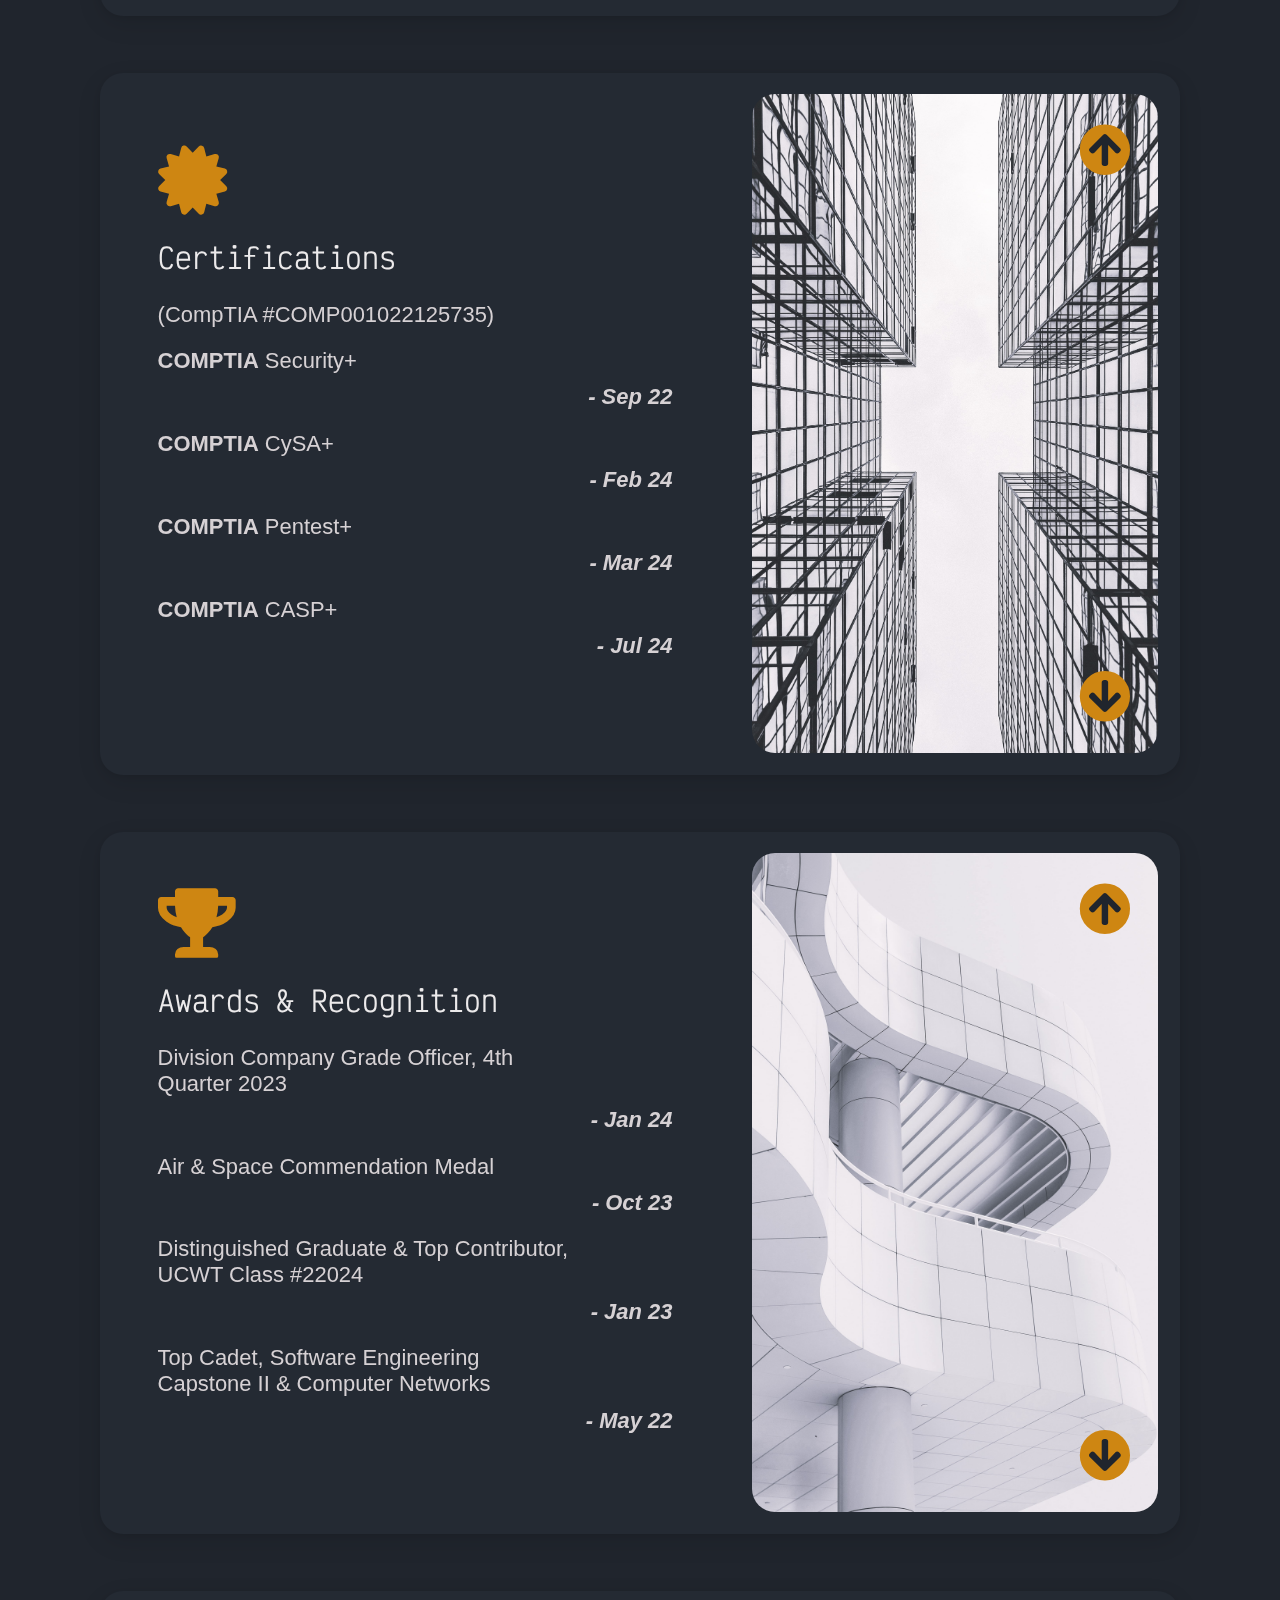
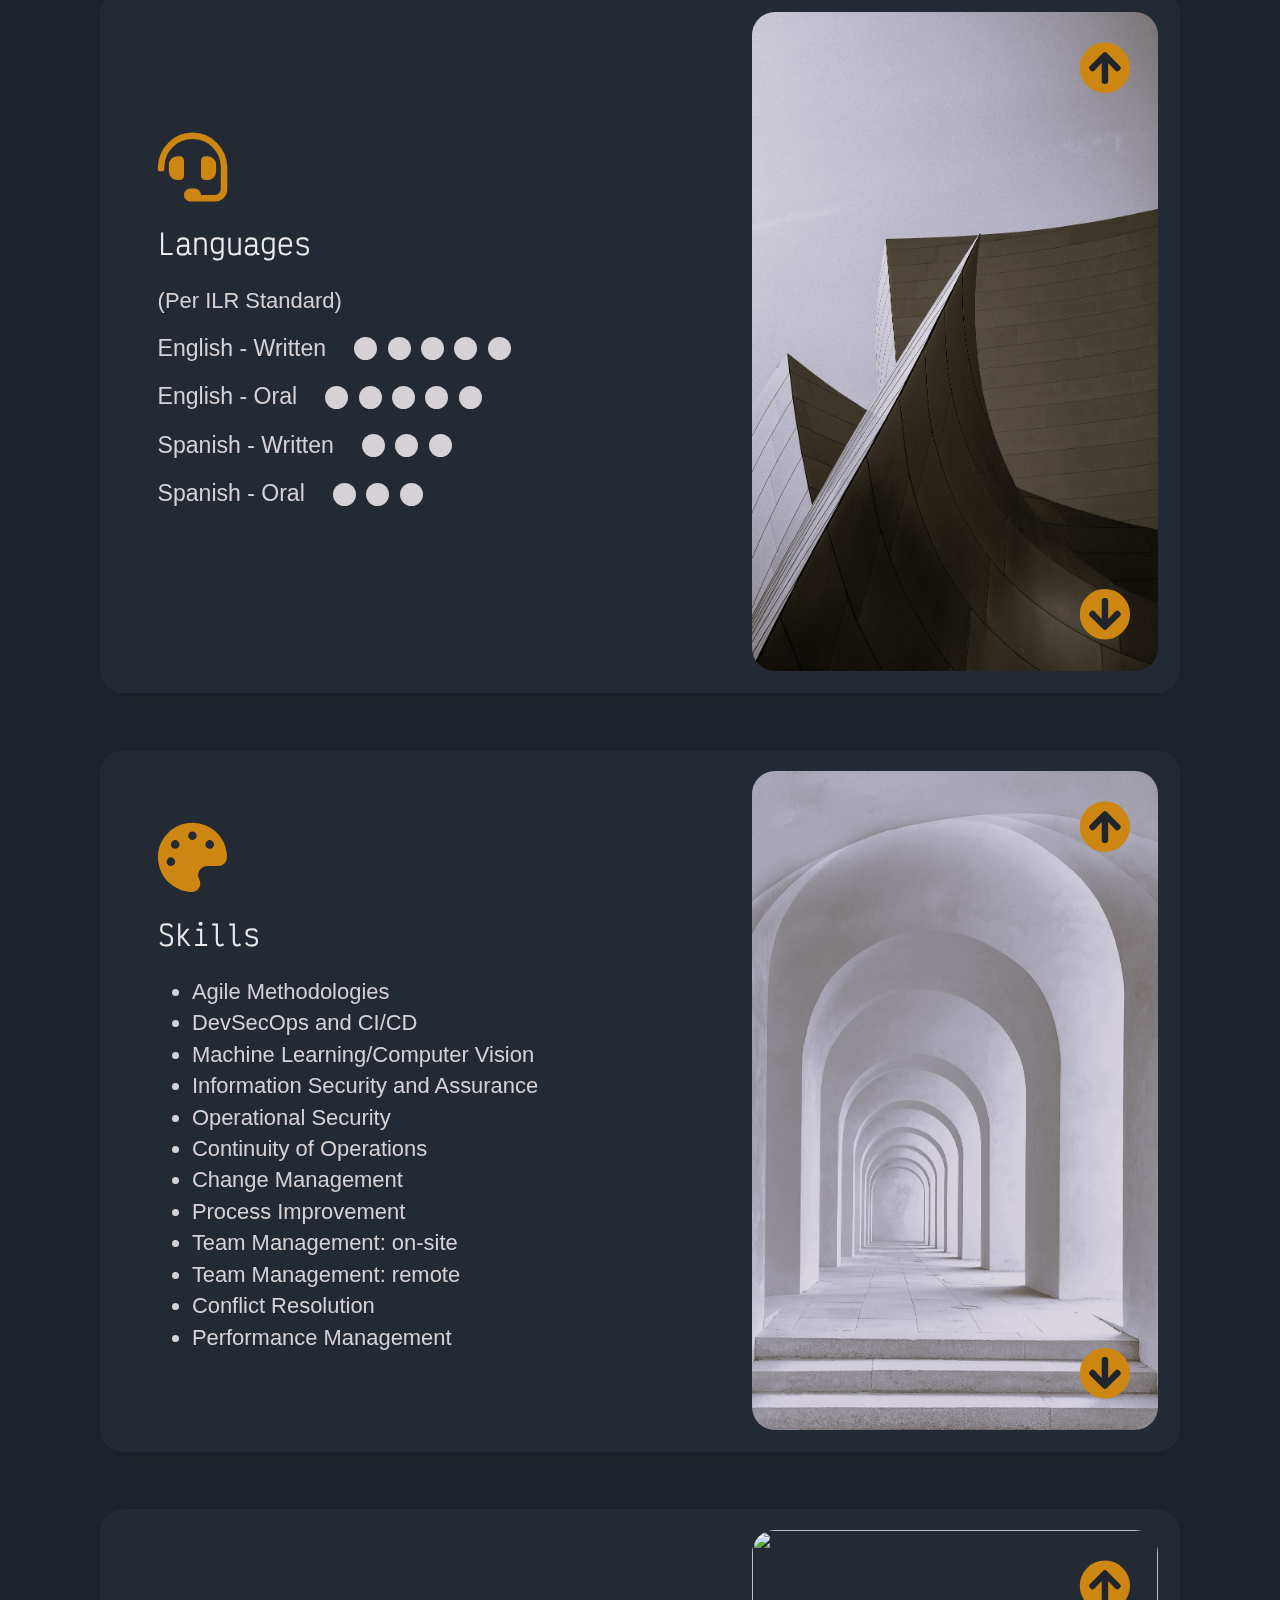
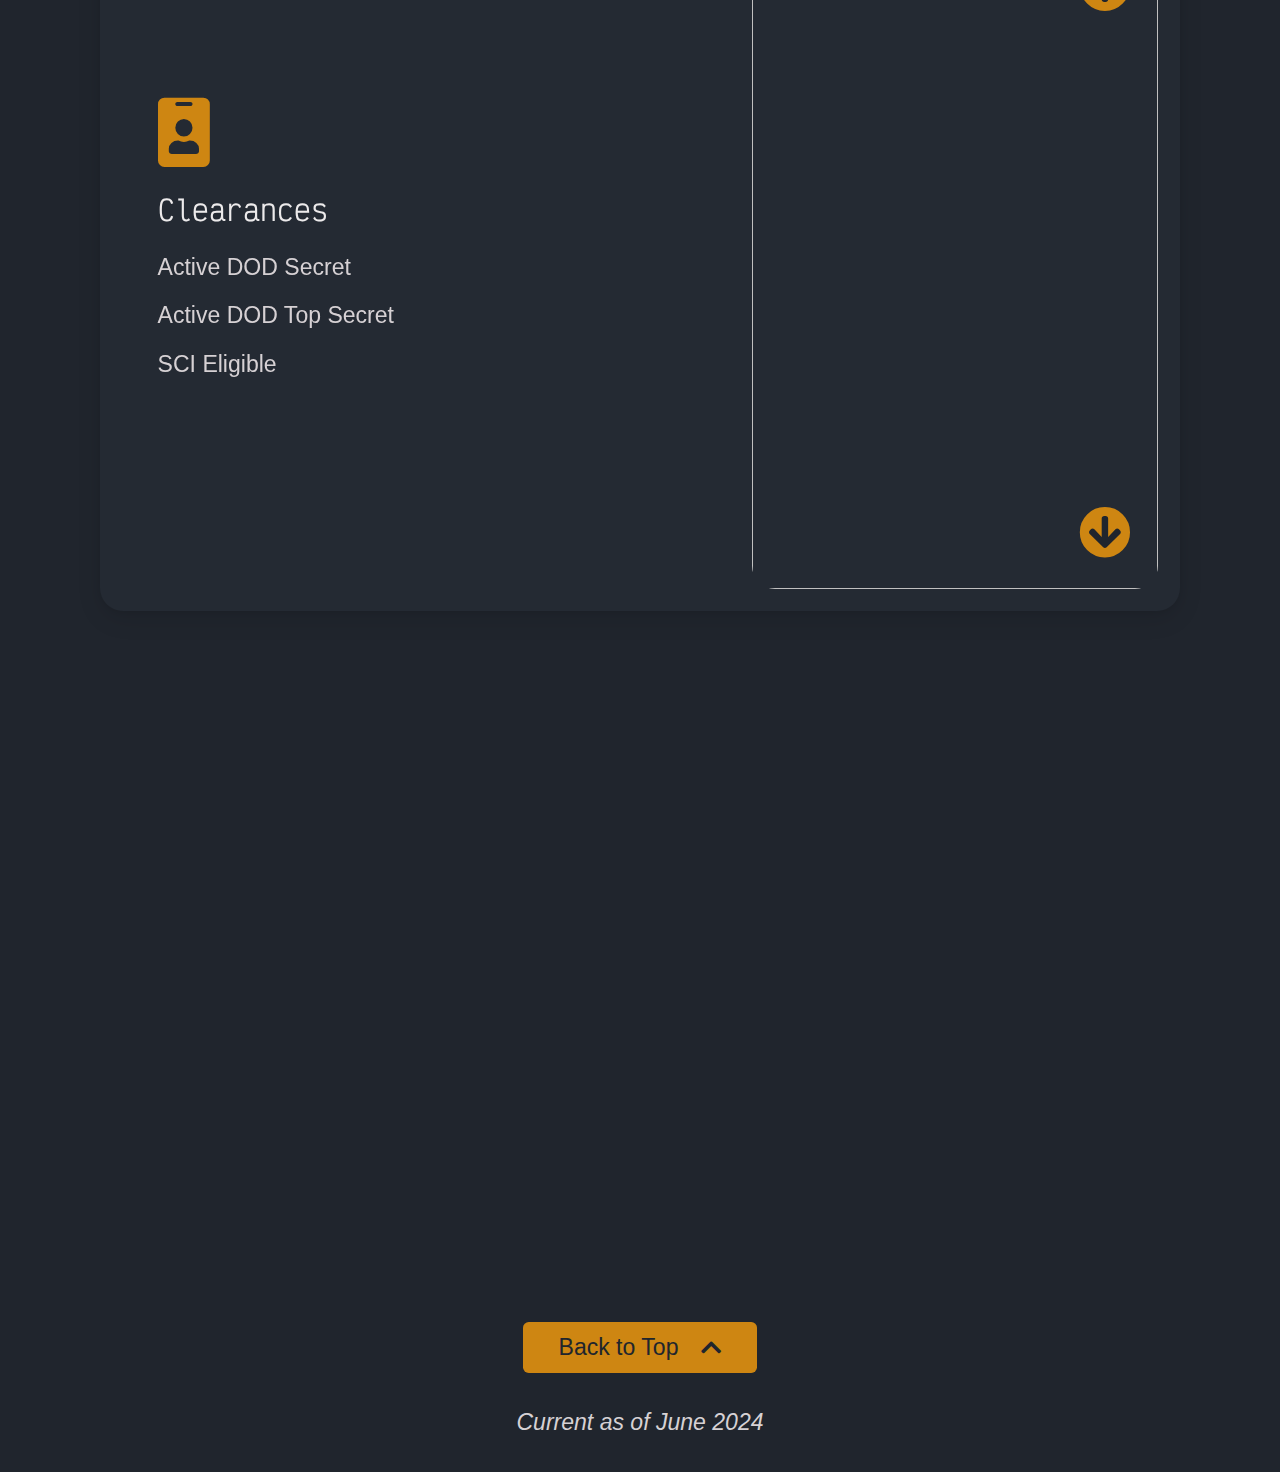
==== commit 4f4705f2: "save light/dark preference with cookies" ====
--- a/index.html
+++ b/index.html
@@ -1,5 +1,5 @@
 <!doctype html>
-<html id="top" data-theme="dark" lang="en">
+<html id="top" data-theme="dark" lang="en" onload="checkCookies()">
 <head>
   <meta charset="UTF-8">
   <meta name="viewport" content="width=device-width, initial-scale=1">
@@ -10,13 +10,14 @@
 </head>
 <body>
 
+    <a class="iconButton" id="toggle" onclick="lightDark()">                    
+        <i class="fa fa-sun" id="toggleIcon"></i>
+    </a>
+    
     <main class="padding-y-xs">
         <div class="container max-width-adaptive-sm margin-bottom-md">
             <div class="text-component width-100% text-center">
-                <a class="iconButton" id="toggle" onclick="lightDark()">
-                    <i class="fa fa-sun" id="toggleIcon"></i>
-                </a>
-                <h2 class="text-xxxl" id="top">James McGoldrick</h2>
+                <h2 class="text-xxxl">James McGoldrick</h2>
                 <h2 class="text-xxl">Cyber Operations Professional</h2>
                 <br>
                 <a href=https://popl.co/card/LO2LHhx5/1/dash class="btn btn--primary">Contact</a>
@@ -48,7 +49,7 @@
                             </div>
                         </div>
                         
-                        <div class="col-5 height-100% padding-md">
+                        <div class="col-5 height-100% padding-sm">
                             <img class="object-cover width-100% height-100% radius-lg" src="/main/assets/img/img1.jpg">
                             <a class="lastCard iconButton" onclick="smoothScrollTo('toggle')">
                                 <i class="fa fa-arrow-circle-up" aria-hidden="true"></i>
@@ -82,7 +83,7 @@
                             </div>
                         </div>
                         
-                        <div class="col-5 height-100% padding-md">
+                        <div class="col-5 height-100% padding-sm">
                             <img class="object-cover width-100% height-100% radius-lg" src="/main/assets/img/img2.jpg">
                             <a class="lastCard iconButton" onclick="smoothScrollTo('section1')">
                                 <i class="fa fa-arrow-circle-up" aria-hidden="true"></i>
@@ -129,7 +130,7 @@
                         </div>
                         
                         
-                        <div class="col-5 height-100% padding-md">
+                        <div class="col-5 height-100% padding-sm">
                             <img class="object-cover width-100% height-100% radius-lg" src="/main/assets/img/img6.jpg">
                             <a class="lastCard iconButton" onclick="smoothScrollTo('section2')">
                                 <i class="fa fa-arrow-circle-up" aria-hidden="true"></i>
@@ -198,7 +199,7 @@
                             </div>
                         </div>
                         
-                        <div class="col-5 height-100% padding-md">
+                        <div class="col-5 height-100% padding-sm">
                             <img class="object-cover width-100% height-100% radius-lg" src="/main/assets/img/img4.jpg">
                             <a class="lastCard iconButton" onclick="smoothScrollTo('section3')">
                                 <i class="fa fa-arrow-circle-up" aria-hidden="true"></i></a>
@@ -216,19 +217,22 @@
                                 <i class="icon icon--lg fa fa-certificate"></i>
                                 <h2 class="text-xxxl" id="section5">Certifications</h2><br>
                                 <p class="text-sm">(CompTIA #COMP001022125735)</p>
-                                <p class="text-sm width-80%"><strong>COMPTIA Security+</strong></p>
+                                <p class="text-sm width-80%"><strong>COMPTIA</strong> Security+</p>
                                 <p class="footnote">- Sep 22</p>
                                 
-                                <p class="text-sm width-80%"><strong>COMPTIA CySA+</strong></p>
+                                <p class="text-sm width-80%"><strong>COMPTIA</strong> CySA+</p>
                                 <p class="footnote">- Feb 24</p>
                                 
-                                <p class="text-sm width-80%"><strong>COMPTIA Pentest+</strong></p>
+                                <p class="text-sm width-80%"><strong>COMPTIA</strong> Pentest+</p>
                                 <p class="footnote">- Mar 24</p>
+                                
+                                <p class="text-sm width-80%"><strong>COMPTIA</strong> CASP+</p>
+                                <p class="footnote">- Jul 24</p>
                             
                             </div>
                         </div>
                         
-                        <div class="col-5 height-100% padding-md">
+                        <div class="col-5 height-100% padding-sm">
                             <img class="object-cover width-100% height-100% radius-lg" src="/main/assets/img/img5.jpg">
                             <a class="lastCard iconButton" onclick="smoothScrollTo('section4')">
                                 <i class="fa fa-arrow-circle-up" aria-hidden="true"></i>
@@ -260,7 +264,7 @@
                             </div>
                         </div>
                         
-                        <div class="col-5 height-100% padding-md">
+                        <div class="col-5 height-100% padding-sm">
                             <img class="object-cover width-100% height-100% radius-lg" src="/main/assets/img/img3.jpg">
                             <a class="lastCard iconButton" id="tolast6" onclick="smoothScrollTo('section5')">
                                 <i class="fa fa-arrow-circle-up" aria-hidden="true"></i>
@@ -313,7 +317,7 @@
                             </div>
                         </div>
                         
-                        <div class="col-5 height-100% padding-md">
+                        <div class="col-5 height-100% padding-sm">
                             <img class="object-cover width-100% height-100% radius-lg" src="/main/assets/img/img7.jpg">
                             <a class="lastCard iconButton" onclick="smoothScrollTo('section6')">
                                 <i class="fa fa-arrow-circle-up" aria-hidden="true"></i>
@@ -348,7 +352,7 @@
                             </div>
                         </div>
                         
-                        <div class="col-5 height-100% padding-md">
+                        <div class="col-5 height-100% padding-sm">
                             <img class="object-cover width-100% height-100% radius-lg" src="/main/assets/img/img8.jpg">
                             <a class="lastCard iconButton" onclick="smoothScrollTo('section7')">
                                 <i class="fa fa-arrow-circle-up" aria-hidden="true"></i>
@@ -373,7 +377,7 @@
 
                         </div>
                         
-                        <div class="col-5 height-100% padding-md">
+                        <div class="col-5 height-100% padding-sm">
                             <img class="object-cover width-100% height-100% radius-lg" src="/main/assets/img/img9.jpg">
                             <a class="lastCard iconButton" onclick="smoothScrollTo('section8')">
                                 <i class="fa fa-arrow-circle-up" aria-hidden="true"></i>
--- a/main/assets/css/style.css
+++ b/main/assets/css/style.css
@@ -33,10 +33,8 @@
     --shadow-xs: 0 1px 2px rgba(0, 0, 0, 0.1);
     --shadow-sm: 0 1px 2px rgba(0, 0, 0, 0.085), 0 1px 8px rgba(0, 0, 0, 0.1);
     --shadow-md: 0 1px 8px rgba(0, 0, 0, 0.085), 0 8px 24px rgba(0, 0, 0, 0.1);
-    --shadow-lg: 0 1px 2px rgba(0, 0, 0, 0.085),
-        0 16px 48px rgba(0, 0, 0, 0.085), 0 24px 60px rgba(0, 0, 0, 0.085);
-    --shadow-xl: 0 1px 8px rgba(0, 0, 0, 0.085), 0 16px 64px rgba(0, 0, 0, 0.15),
-        0 24px 100px rgba(0, 0, 0, 0.15);
+    --shadow-lg: 0 1px 2px rgba(0, 0, 0, 0.085), 0 16px 48px rgba(0, 0, 0, 0.085), 0 24px 60px rgba(0, 0, 0, 0.085);
+    --shadow-xl: 0 1px 8px rgba(0, 0, 0, 0.085), 0 16px 64px rgba(0, 0, 0, 0.15), 0 24px 100px rgba(0, 0, 0, 0.15);
     --bounce: cubic-bezier(0.175, 0.885, 0.32, 1.275);
     --ease-in-out: cubic-bezier(0.645, 0.045, 0.355, 1);
     --ease-in: cubic-bezier(0.55, 0.055, 0.675, 0.19);
@@ -325,6 +323,11 @@
 
 body {
     background-color: var(--color-bg);
+    max-width: 50em;
+    margin: auto;
+    font-size: var(--text-base-size, 1em);
+    font-family: var(--font-primary, sans-serif);
+    color: var(--color-contrast-high, #313135);
 }
 
 li {
@@ -677,12 +680,6 @@
     max-width: calc(100% - 0.01px - var(--grid-gap, 1em));
 }
 
-body {
-    font-size: var(--text-base-size, 1em);
-    font-family: var(--font-primary, sans-serif);
-    color: var(--color-contrast-high, #313135);
-}
-
 h1,
 h2,
 h3,
@@ -692,9 +689,7 @@
 }
 
 p {
-    margin-bottom: calc(
-        var(--space-unit) * 0.75 * var(--text-vspace-multiplier, 1)
-    );
+    margin-bottom: calc(var(--space-unit) * 0.75 * var(--text-vspace-multiplier, 1));
 }
 
 .text-xxxl {
@@ -760,29 +755,21 @@
 .text-component h2,
 .text-component h3,
 .text-component h4 {
-    line-height: calc(
-        var(--heading-line-height) * var(--line-height-multiplier, 1)
-    );
-    margin-bottom: calc(
-        var(--space-unit) * 0.25 * var(--text-vspace-multiplier, 1)
-    );
+    line-height: calc(var(--heading-line-height) * var(--line-height-multiplier, 1));
+    margin-bottom: calc(var(--space-unit) * 0.25 * var(--text-vspace-multiplier, 1));
 }
 
 .text-component h2,
 .text-component h3,
 .text-component h4 {
-    margin-top: calc(
-        var(--space-unit) * 0.75 * var(--text-vspace-multiplier, 1)
-    );
+    margin-top: calc(var(--space-unit) * 0.75 * var(--text-vspace-multiplier, 1));
 }
 
 .text-component p,
 .text-component blockquote,
 .text-component ul li,
 .text-component ol li {
-    line-height: calc(
-        var(--body-line-height) * var(--line-height-multiplier, 1)
-    );
+    line-height: calc(var(--body-line-height) * var(--line-height-multiplier, 1));
 }
 
 .text-component ul,
@@ -790,9 +777,7 @@
 .text-component p,
 .text-component blockquote,
 .text-component .text-component__block {
-    margin-bottom: calc(
-        var(--space-unit) * 0.75 * var(--text-vspace-multiplier, 1)
-    );
+    margin-bottom: calc(var(--space-unit) * 0.75 * var(--text-vspace-multiplier, 1));
 }
 
 .text-component ul,
@@ -824,9 +809,7 @@
 
 .text-component hr {
     margin-top: calc(var(--space-unit) * 2 * var(--text-vspace-multiplier, 1));
-    margin-bottom: calc(
-        var(--space-unit) * 2 * var(--text-vspace-multiplier, 1)
-    );
+    margin-bottom: calc(var(--space-unit) * 2 * var(--text-vspace-multiplier, 1));
     margin-left: auto;
     margin-right: auto;
 }
@@ -841,9 +824,7 @@
 
 .text-component__block--full-width {
     width: 100%;
-    margin-bottom: calc(
-        var(--space-unit) * 0.75 * var(--text-vspace-multiplier, 1)
-    );
+    margin-bottom: calc(var(--space-unit) * 0.75 * var(--text-vspace-multiplier, 1));
 }
 
 @media (min-width: 48em) {
@@ -857,15 +838,11 @@
     }
     .text-component__block--left {
         float: left;
-        margin-right: calc(
-            var(--space-unit) * 0.75 * var(--text-vspace-multiplier, 1)
-        );
+        margin-right: calc(var(--space-unit) * 0.75 * var(--text-vspace-multiplier, 1));
     }
     .text-component__block--right {
         float: right;
-        margin-left: calc(
-            var(--space-unit) * 0.75 * var(--text-vspace-multiplier, 1)
-        );
+        margin-left: calc(var(--space-unit) * 0.75 * var(--text-vspace-multiplier, 1));
     }
 }
 
@@ -2124,12 +2101,7 @@
 }
 
 .color-bg {
-    color: hsla(
-        var(--color-bg-h),
-        var(--color-bg-s),
-        var(--color-bg-l),
-        var(--color-o, 1)
-    );
+    color: hsla(var(--color-bg-h), var(--color-bg-s), var(--color-bg-l), var(--color-o, 1));
 }
 
 .color-contrast-lower {
@@ -2178,66 +2150,31 @@
 }
 
 .color-primary {
-    color: hsla(
-        var(--color-primary-h),
-        var(--color-primary-s),
-        var(--color-primary-l),
-        var(--color-o, 1)
-    );
+    color: hsla(var(--color-primary-h), var(--color-primary-s), var(--color-primary-l), var(--color-o, 1));
 }
 
 .color-accent {
-    color: hsla(
-        var(--color-accent-h),
-        var(--color-accent-s),
-        var(--color-accent-l),
-        var(--color-o, 1)
-    );
+    color: hsla(var(--color-accent-h), var(--color-accent-s), var(--color-accent-l), var(--color-o, 1));
 }
 
 .color-success {
-    color: hsla(
-        var(--color-success-h),
-        var(--color-success-s),
-        var(--color-success-l),
-        var(--color-o, 1)
-    );
+    color: hsla(var(--color-success-h), var(--color-success-s), var(--color-success-l), var(--color-o, 1));
 }
 
 .color-warning {
-    color: hsla(
-        var(--color-warning-h),
-        var(--color-warning-s),
-        var(--color-warning-l),
-        var(--color-o, 1)
-    );
+    color: hsla(var(--color-warning-h), var(--color-warning-s), var(--color-warning-l), var(--color-o, 1));
 }
 
 .color-error {
-    color: hsla(
-        var(--color-error-h),
-        var(--color-error-s),
-        var(--color-error-l),
-        var(--color-o, 1)
-    );
+    color: hsla(var(--color-error-h), var(--color-error-s), var(--color-error-l), var(--color-o, 1));
 }
 
 .color-white {
-    color: hsla(
-        var(--color-white-h),
-        var(--color-white-s),
-        var(--color-white-l),
-        var(--color-o, 1)
-    );
+    color: hsla(var(--color-white-h), var(--color-white-s), var(--color-white-l), var(--color-o, 1));
 }
 
 .color-black {
-    color: hsla(
-        var(--color-black-h),
-        var(--color-black-s),
-        var(--color-black-l),
-        var(--color-o, 1)
-    );
+    color: hsla(var(--color-black-h), var(--color-black-s), var(--color-black-l), var(--color-o, 1));
 }
 
 @supports (--css: variables) {
@@ -2651,52 +2588,27 @@
 
 .border {
     border: 1px solid
-        hsla(
-            var(--color-contrast-low-h),
-            var(--color-contrast-low-s),
-            var(--color-contrast-low-l),
-            var(--border-o, 1)
-        );
+        hsla(var(--color-contrast-low-h), var(--color-contrast-low-s), var(--color-contrast-low-l), var(--border-o, 1));
 }
 
 .border-top {
     border-top: 1px solid
-        hsla(
-            var(--color-contrast-low-h),
-            var(--color-contrast-low-s),
-            var(--color-contrast-low-l),
-            var(--border-o, 1)
-        );
+        hsla(var(--color-contrast-low-h), var(--color-contrast-low-s), var(--color-contrast-low-l), var(--border-o, 1));
 }
 
 .border-bottom {
     border-bottom: 1px solid
-        hsla(
-            var(--color-contrast-low-h),
-            var(--color-contrast-low-s),
-            var(--color-contrast-low-l),
-            var(--border-o, 1)
-        );
+        hsla(var(--color-contrast-low-h), var(--color-contrast-low-s), var(--color-contrast-low-l), var(--border-o, 1));
 }
 
 .border-left {
     border-left: 1px solid
-        hsla(
-            var(--color-contrast-low-h),
-            var(--color-contrast-low-s),
-            var(--color-contrast-low-l),
-            var(--border-o, 1)
-        );
+        hsla(var(--color-contrast-low-h), var(--color-contrast-low-s), var(--color-contrast-low-l), var(--border-o, 1));
 }
 
 .border-right {
     border-right: 1px solid
-        hsla(
-            var(--color-contrast-low-h),
-            var(--color-contrast-low-s),
-            var(--color-contrast-low-l),
-            var(--border-o, 1)
-        );
+        hsla(var(--color-contrast-low-h), var(--color-contrast-low-s), var(--color-contrast-low-l), var(--border-o, 1));
 }
 
 .border-2 {
@@ -2708,12 +2620,7 @@
 }
 
 .border-bg {
-    border-color: hsla(
-        var(--color-bg-h),
-        var(--color-bg-s),
-        var(--color-bg-l),
-        var(--border-o, 1)
-    );
+    border-color: hsla(var(--color-bg-h), var(--color-bg-s), var(--color-bg-l), var(--border-o, 1));
 }
 
 .border-contrast-lower {
@@ -2762,66 +2669,31 @@
 }
 
 .border-primary {
-    border-color: hsla(
-        var(--color-primary-h),
-        var(--color-primary-s),
-        var(--color-primary-l),
-        var(--border-o, 1)
-    );
+    border-color: hsla(var(--color-primary-h), var(--color-primary-s), var(--color-primary-l), var(--border-o, 1));
 }
 
 .border-accent {
-    border-color: hsla(
-        var(--color-accent-h),
-        var(--color-accent-s),
-        var(--color-accent-l),
-        var(--border-o, 1)
-    );
+    border-color: hsla(var(--color-accent-h), var(--color-accent-s), var(--color-accent-l), var(--border-o, 1));
 }
 
 .border-success {
-    border-color: hsla(
-        var(--color-success-h),
-        var(--color-success-s),
-        var(--color-success-l),
-        var(--border-o, 1)
-    );
+    border-color: hsla(var(--color-success-h), var(--color-success-s), var(--color-success-l), var(--border-o, 1));
 }
 
 .border-warning {
-    border-color: hsla(
-        var(--color-warning-h),
-        var(--color-warning-s),
-        var(--color-warning-l),
-        var(--border-o, 1)
-    );
+    border-color: hsla(var(--color-warning-h), var(--color-warning-s), var(--color-warning-l), var(--border-o, 1));
 }
 
 .border-error {
-    border-color: hsla(
-        var(--color-error-h),
-        var(--color-error-s),
-        var(--color-error-l),
-        var(--border-o, 1)
-    );
+    border-color: hsla(var(--color-error-h), var(--color-error-s), var(--color-error-l), var(--border-o, 1));
 }
 
 .border-white {
-    border-color: hsla(
-        var(--color-white-h),
-        var(--color-white-s),
-        var(--color-white-l),
-        var(--border-o, 1)
-    );
+    border-color: hsla(var(--color-white-h), var(--color-white-s), var(--color-white-l), var(--border-o, 1));
 }
 
 .border-black {
-    border-color: hsla(
-        var(--color-black-h),
-        var(--color-black-s),
-        var(--color-black-l),
-        var(--border-o, 1)
-    );
+    border-color: hsla(var(--color-black-h), var(--color-black-s), var(--color-black-l), var(--border-o, 1));
 }
 
 @supports (--css: variables) {
@@ -2911,12 +2783,7 @@
 }
 
 .bg {
-    background-color: hsla(
-        var(--color-bg-h),
-        var(--color-bg-s),
-        var(--color-bg-l),
-        var(--bg-o)
-    );
+    background-color: hsla(var(--color-bg-h), var(--color-bg-s), var(--color-bg-l), var(--bg-o));
 }
 
 .bg-contrast-lower {
@@ -2965,66 +2832,31 @@
 }
 
 .bg-primary {
-    background-color: hsla(
-        var(--color-primary-h),
-        var(--color-primary-s),
-        var(--color-primary-l),
-        var(--bg-o)
-    );
+    background-color: hsla(var(--color-primary-h), var(--color-primary-s), var(--color-primary-l), var(--bg-o));
 }
 
 .bg-accent {
-    background-color: hsla(
-        var(--color-accent-h),
-        var(--color-accent-s),
-        var(--color-accent-l),
-        var(--bg-o)
-    );
+    background-color: hsla(var(--color-accent-h), var(--color-accent-s), var(--color-accent-l), var(--bg-o));
 }
 
 .bg-success {
-    background-color: hsla(
-        var(--color-success-h),
-        var(--color-success-s),
-        var(--color-success-l),
-        var(--bg-o)
-    );
+    background-color: hsla(var(--color-success-h), var(--color-success-s), var(--color-success-l), var(--bg-o));
 }
 
 .bg-warning {
-    background-color: hsla(
-        var(--color-warning-h),
-        var(--color-warning-s),
-        var(--color-warning-l),
-        var(--bg-o)
-    );
+    background-color: hsla(var(--color-warning-h), var(--color-warning-s), var(--color-warning-l), var(--bg-o));
 }
 
 .bg-error {
-    background-color: hsla(
-        var(--color-error-h),
-        var(--color-error-s),
-        var(--color-error-l),
-        var(--bg-o)
-    );
+    background-color: hsla(var(--color-error-h), var(--color-error-s), var(--color-error-l), var(--bg-o));
 }
 
 .bg-white {
-    background-color: hsla(
-        var(--color-white-h),
-        var(--color-white-s),
-        var(--color-white-l),
-        var(--bg-o)
-    );
+    background-color: hsla(var(--color-white-h), var(--color-white-s), var(--color-white-l), var(--bg-o));
 }
 
 .bg-black {
-    background-color: hsla(
-        var(--color-black-h),
-        var(--color-black-s),
-        var(--color-black-l),
-        var(--bg-o)
-    );
+    background-color: hsla(var(--color-black-h), var(--color-black-s), var(--color-black-l), var(--bg-o));
 }
 
 @supports (--css: variables) {
@@ -6727,10 +6559,8 @@
 @supports (--css: variables) {
     @media (min-width: 90em) {
         :root {
-            --text-base-size: 1.2vw;
-            --text-xs: calc(
-                (1em / var(--text-scale-ratio)) / var(--text-scale-ratio)
-            );
+            --text-base-size: 0.8vw;
+            --text-xs: calc((1em / var(--text-scale-ratio)) / var(--text-scale-ratio));
             --text-sm: calc(var(--text-xs) * var(--text-scale-ratio));
             --text-md: calc(var(--text-sm) * var(--text-scale-ratio));
             --text-lg: calc(var(--text-md) * var(--text-scale-ratio));
@@ -6747,10 +6577,8 @@
 
     @media (max-width: 80em) {
         :root {
-            --text-base-size: 1.85vw;
-            --text-xs: calc(
-                (1em / var(--text-scale-ratio)) / var(--text-scale-ratio)
-            );
+            --text-base-size: 1.8vw;
+            --text-xs: calc((1em / var(--text-scale-ratio)) / var(--text-scale-ratio));
             --text-sm: calc(var(--text-xs) * var(--text-scale-ratio));
             --text-md: calc(var(--text-sm) * var(--text-scale-ratio));
             --text-lg: calc(var(--text-md) * var(--text-scale-ratio));
@@ -6763,10 +6591,8 @@
 
     @media (max-width: 64em) {
         :root {
-            --text-base-size: 1.75vw;
-            --text-xs: calc(
-                (1em / var(--text-scale-ratio)) / var(--text-scale-ratio)
-            );
+            --text-base-size: 1.7vw;
+            --text-xs: calc((1em / var(--text-scale-ratio)) / var(--text-scale-ratio));
             --text-sm: calc(var(--text-xs) * var(--text-scale-ratio));
             --text-md: calc(var(--text-sm) * var(--text-scale-ratio));
             --text-lg: calc(var(--text-md) * var(--text-scale-ratio));
@@ -6786,9 +6612,7 @@
     @media (max-width: 48em) {
         :root {
             --text-base-size: 1.6vw;
-            --text-xs: calc(
-                (1em / var(--text-scale-ratio)) / var(--text-scale-ratio)
-            );
+            --text-xs: calc((1em / var(--text-scale-ratio)) / var(--text-scale-ratio));
             --text-sm: calc(var(--text-xs) * var(--text-scale-ratio));
             --text-md: calc(var(--text-sm) * var(--text-scale-ratio));
             --text-lg: calc(var(--text-md) * var(--text-scale-ratio));
@@ -6802,9 +6626,7 @@
     @media (max-width: 38em) {
         :root {
             --text-base-size: 2.25vw;
-            --text-xs: calc(
-                (1em / var(--text-scale-ratio)) / var(--text-scale-ratio)
-            );
+            --text-xs: calc((1em / var(--text-scale-ratio)) / var(--text-scale-ratio));
             --text-sm: calc(var(--text-xs) * var(--text-scale-ratio));
             --text-md: calc(var(--text-sm) * var(--text-scale-ratio));
             --text-lg: calc(var(--text-md) * var(--text-scale-ratio));
@@ -6817,10 +6639,6 @@
     }
 }
 
-body {
-    font-family: var(--font-primary);
-}
-
 h1,
 h2,
 h3,
@@ -6837,12 +6655,7 @@
 }
 
 mark {
-    background-color: hsla(
-        var(--color-accent-h),
-        var(--color-accent-s),
-        var(--color-accent-l),
-        0.2
-    );
+    background-color: hsla(var(--color-accent-h), var(--color-accent-s), var(--color-accent-l), 0.2);
     color: inherit;
 }
 
@@ -6873,47 +6686,17 @@
     text-decoration: none;
     line-height: 1;
     box-shadow:
-        0 2px 8px 0
-            hsla(
-                var(--color-black-h),
-                var(--color-black-s),
-                var(--color-black-l),
-                0.12
-            ),
-        0 1px 1px 0
-            hsla(
-                var(--color-black-h),
-                var(--color-black-s),
-                var(--color-black-l),
-                0.12
-            );
+        0 2px 8px 0 hsla(var(--color-black-h), var(--color-black-s), var(--color-black-l), 0.12),
+        0 1px 1px 0 hsla(var(--color-black-h), var(--color-black-s), var(--color-black-l), 0.12);
     transition: all 0.3s ease;
 }
 .btn:hover {
     box-shadow:
-        0 1px 2px 0
-            hsla(
-                var(--color-black-h),
-                var(--color-black-s),
-                var(--color-black-l),
-                0.12
-            ),
-        0 1px 1px 0
-            hsla(
-                var(--color-black-h),
-                var(--color-black-s),
-                var(--color-black-l),
-                0.12
-            );
+        0 1px 2px 0 hsla(var(--color-black-h), var(--color-black-s), var(--color-black-l), 0.12),
+        0 1px 1px 0 hsla(var(--color-black-h), var(--color-black-s), var(--color-black-l), 0.12);
 }
 .btn:focus {
-    box-shadow: 0 0 0 2px
-        hsla(
-            var(--color-black-h),
-            var(--color-black-s),
-            var(--color-black-l),
-            0.2
-        );
+    box-shadow: 0 0 0 2px hsla(var(--color-black-h), var(--color-black-s), var(--color-black-l), 0.2);
     outline: none;
 }
 .btn:active {
@@ -6929,13 +6712,7 @@
     background-color: var(--color-primary-dark);
 }
 .btn--primary:focus {
-    box-shadow: 0 0 0 2px
-        hsla(
-            var(--color-primary-h),
-            var(--color-primary-s),
-            var(--color-primary-l),
-            0.2
-        );
+    box-shadow: 0 0 0 2px hsla(var(--color-primary-h), var(--color-primary-s), var(--color-primary-l), 0.2);
 }
 
 .btn--accent {
@@ -6946,13 +6723,7 @@
     background-color: var(--color-accent-dark);
 }
 .btn--accent:focus {
-    box-shadow: 0 0 0 2px
-        hsla(
-            var(--color-accent-h),
-            var(--color-accent-s),
-            var(--color-accent-l),
-            0.2
-        );
+    box-shadow: 0 0 0 2px hsla(var(--color-accent-h), var(--color-accent-s), var(--color-accent-l), 0.2);
 }
 
 .btn--subtle {
@@ -6971,26 +6742,14 @@
 .form-control:focus {
     outline: none;
     border-color: var(--color-primary);
-    box-shadow: 0 0 0 3px
-        hsla(
-            var(--color-primary-h),
-            var(--color-primary-s),
-            var(--color-primary-l),
-            0.2
-        );
+    box-shadow: 0 0 0 3px hsla(var(--color-primary-h), var(--color-primary-s), var(--color-primary-l), 0.2);
 }
 
 .form-control[aria-invalid="true"] {
     border-color: var(--color-error);
 }
 .form-control[aria-invalid="true"]:focus {
-    box-shadow: 0 0 0 3px
-        hsla(
-            var(--color-error-h),
-            var(--color-error-s),
-            var(--color-error-l),
-            0.2
-        );
+    box-shadow: 0 0 0 3px hsla(var(--color-error-h), var(--color-error-s), var(--color-error-l), 0.2);
 }
 
 .form-control[disabled],
@@ -7003,12 +6762,7 @@
 }
 
 .form-error-msg {
-    background-color: hsla(
-        var(--color-error-h),
-        var(--color-error-s),
-        var(--color-error-l),
-        0.2
-    );
+    background-color: hsla(var(--color-error-h), var(--color-error-s), var(--color-error-l), 0.2);
     color: inherit;
     border-radius: var(--radius-md);
     padding: var(--space-xs);
@@ -7022,7 +6776,7 @@
     position: sticky;
     top: var(--space-md);
     height: 0;
-    padding-bottom: 60%;
+    padding-bottom: 65%;
     margin-bottom: var(--space-md);
     transform-origin: center top;
     overflow: hidden;
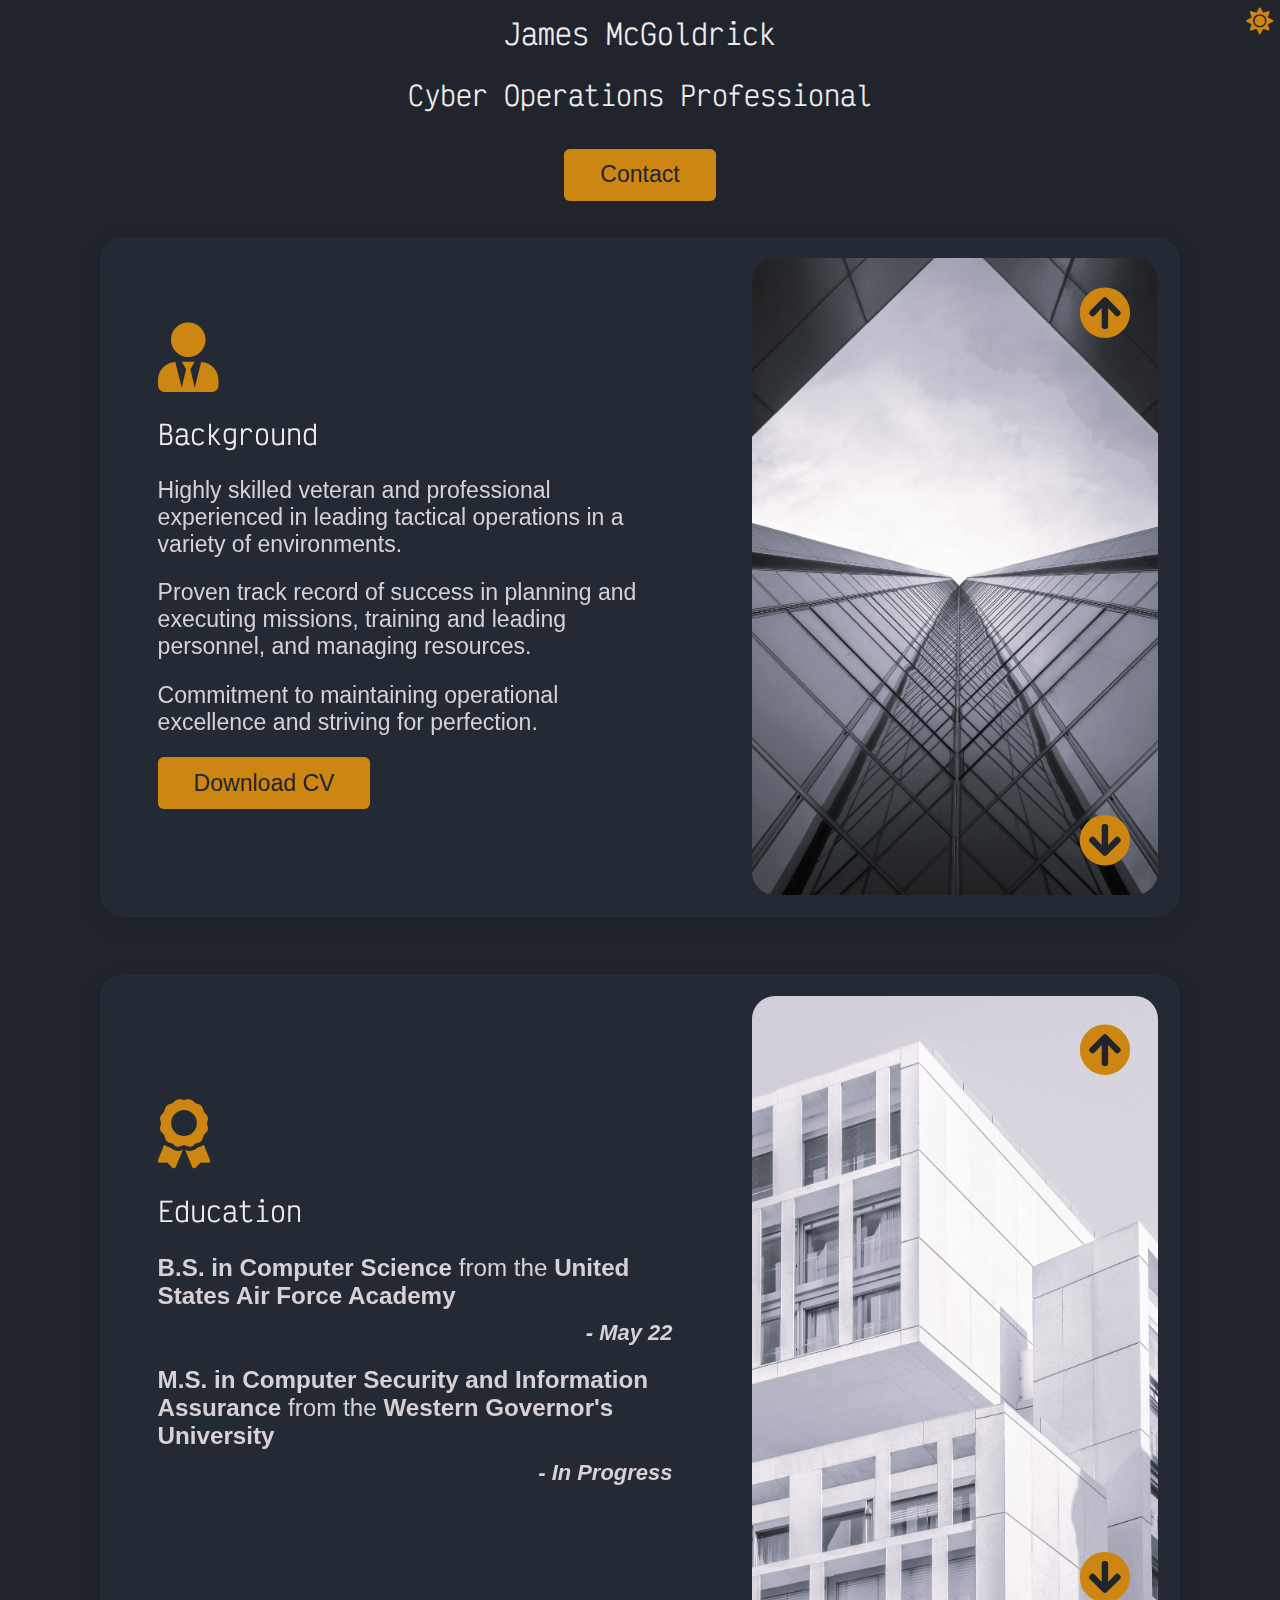
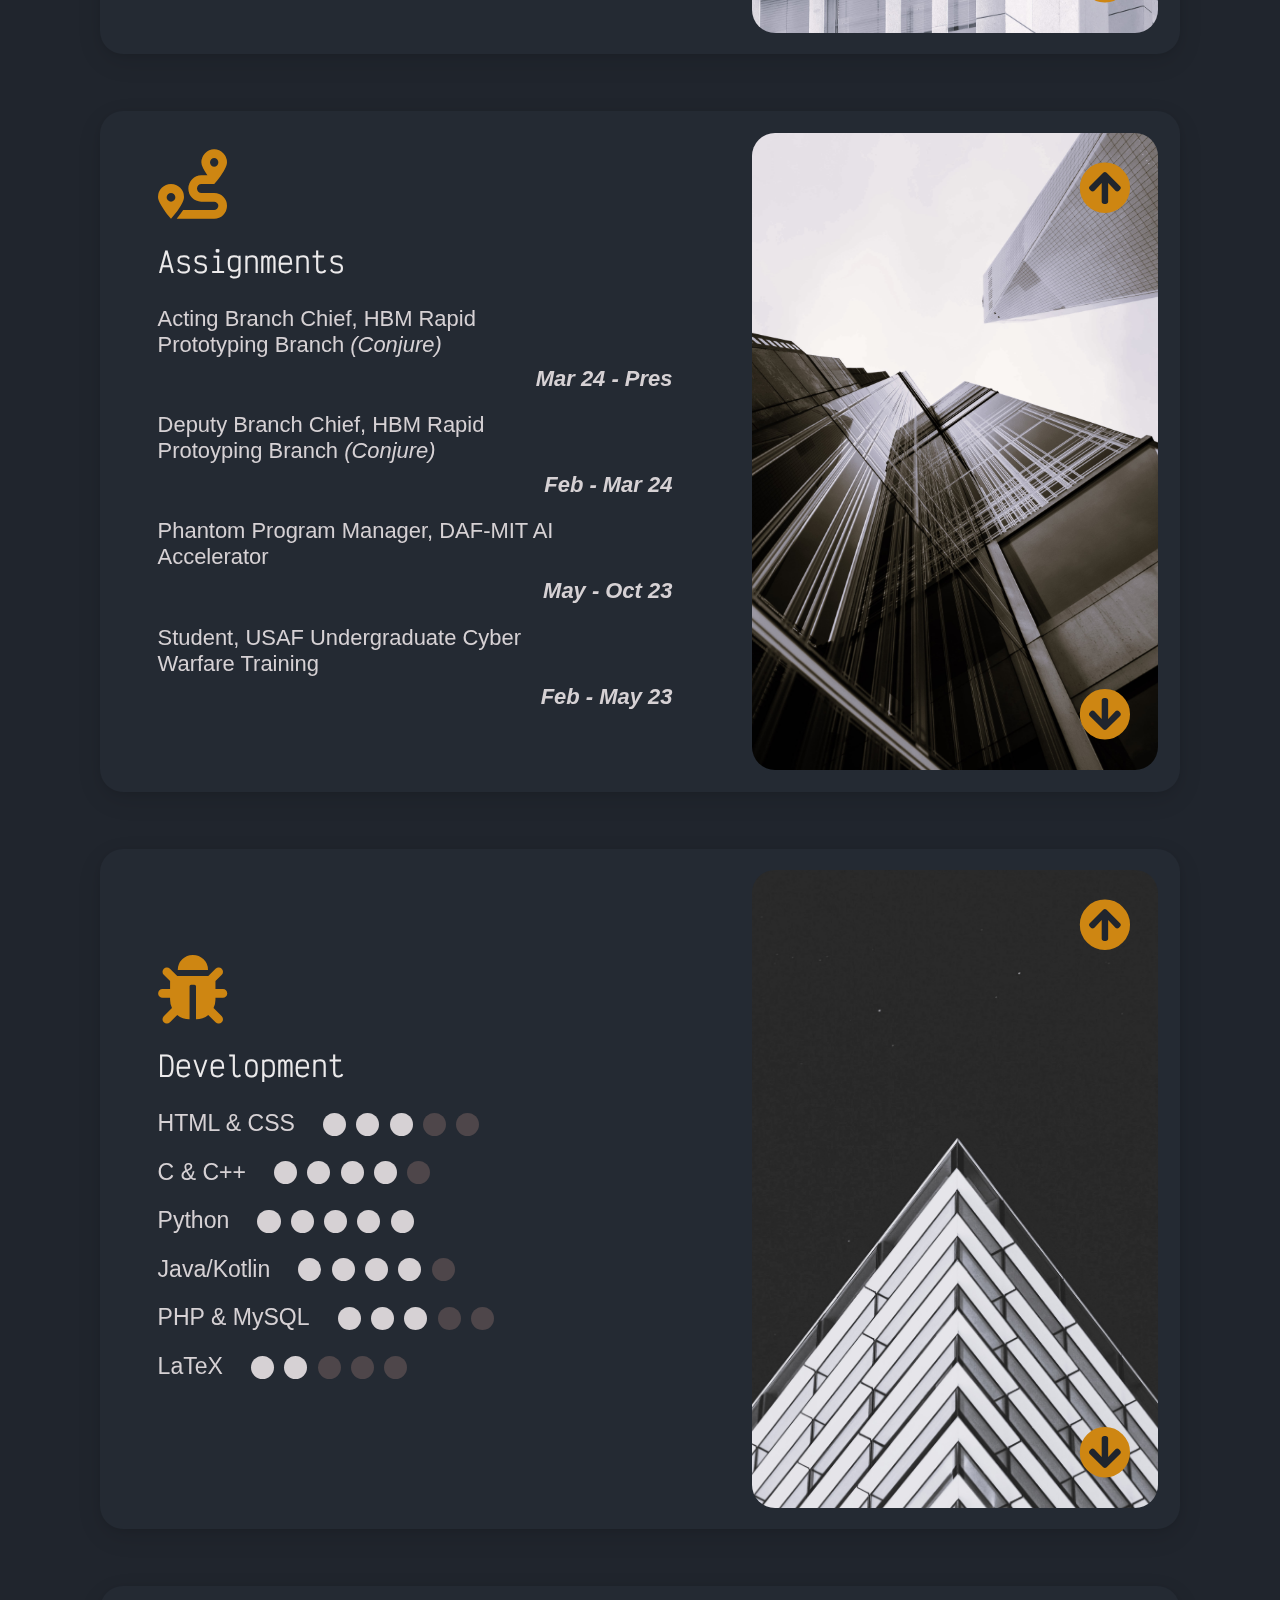
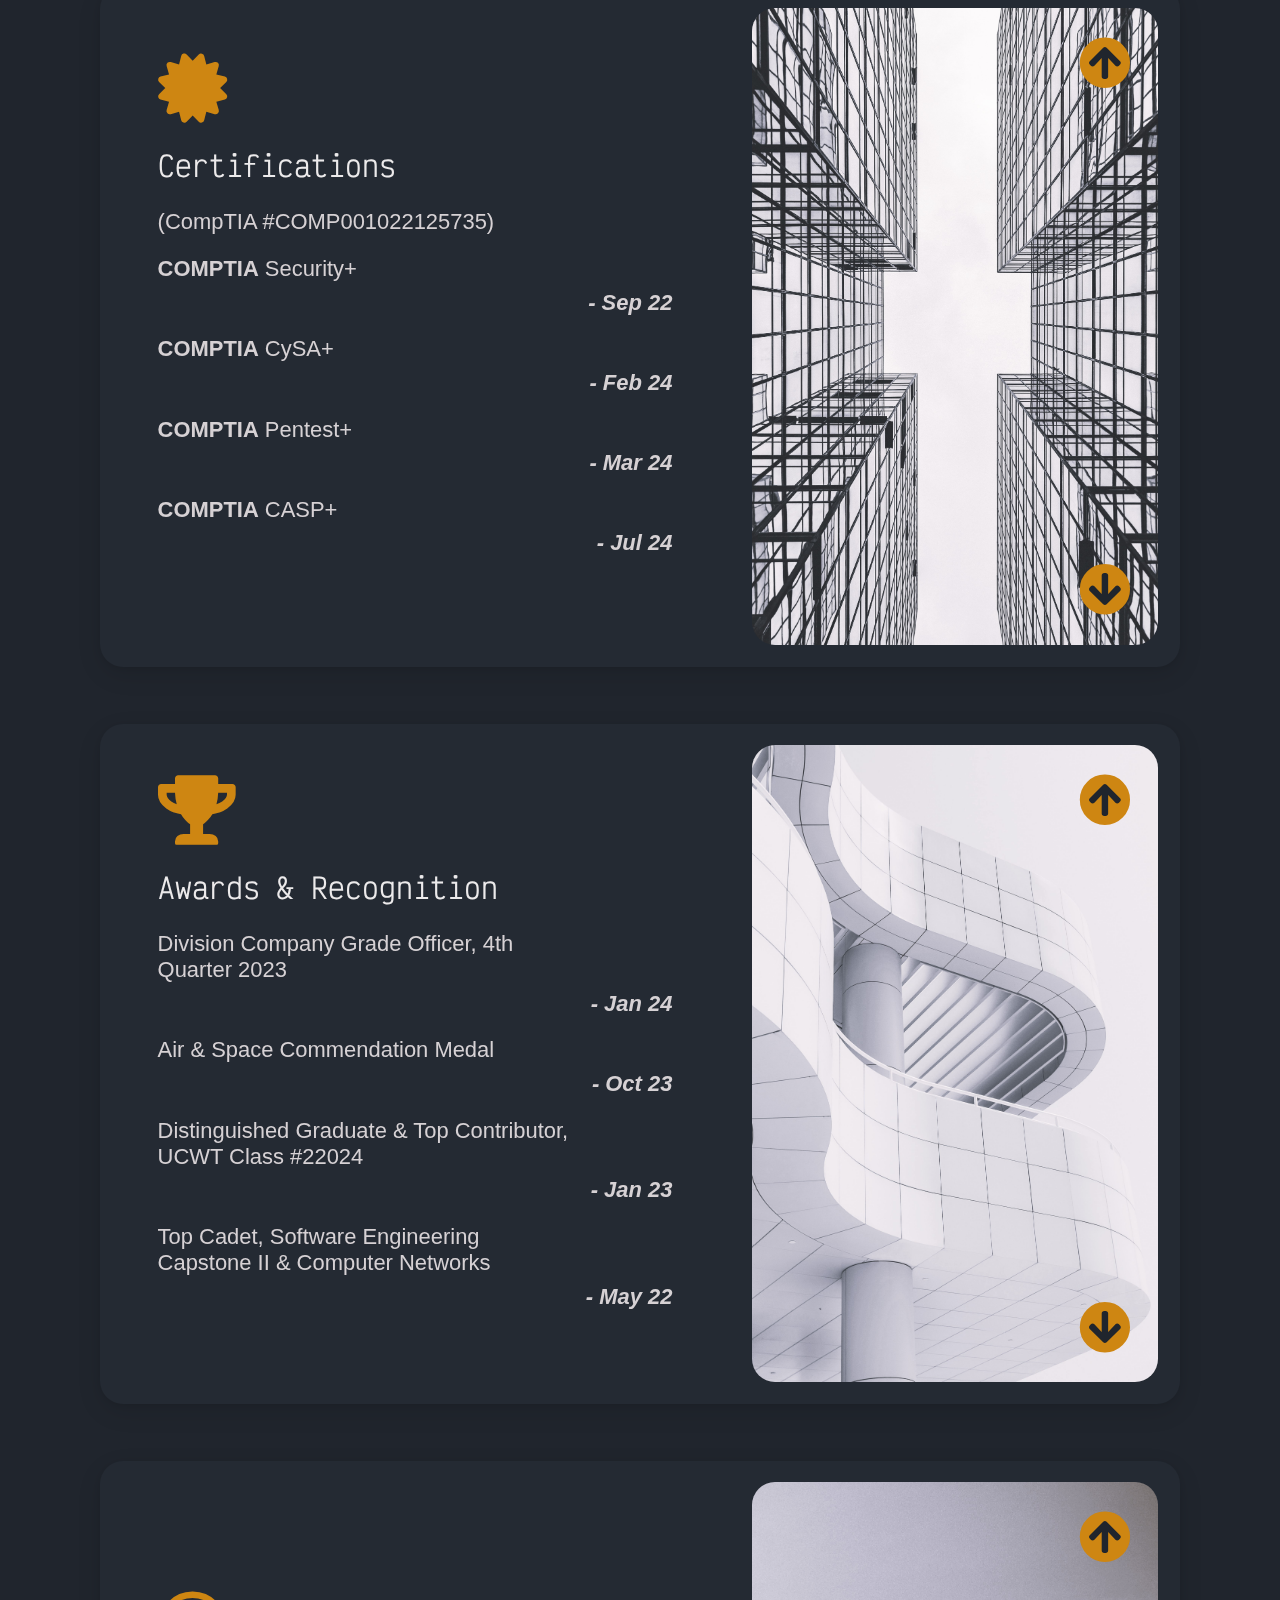
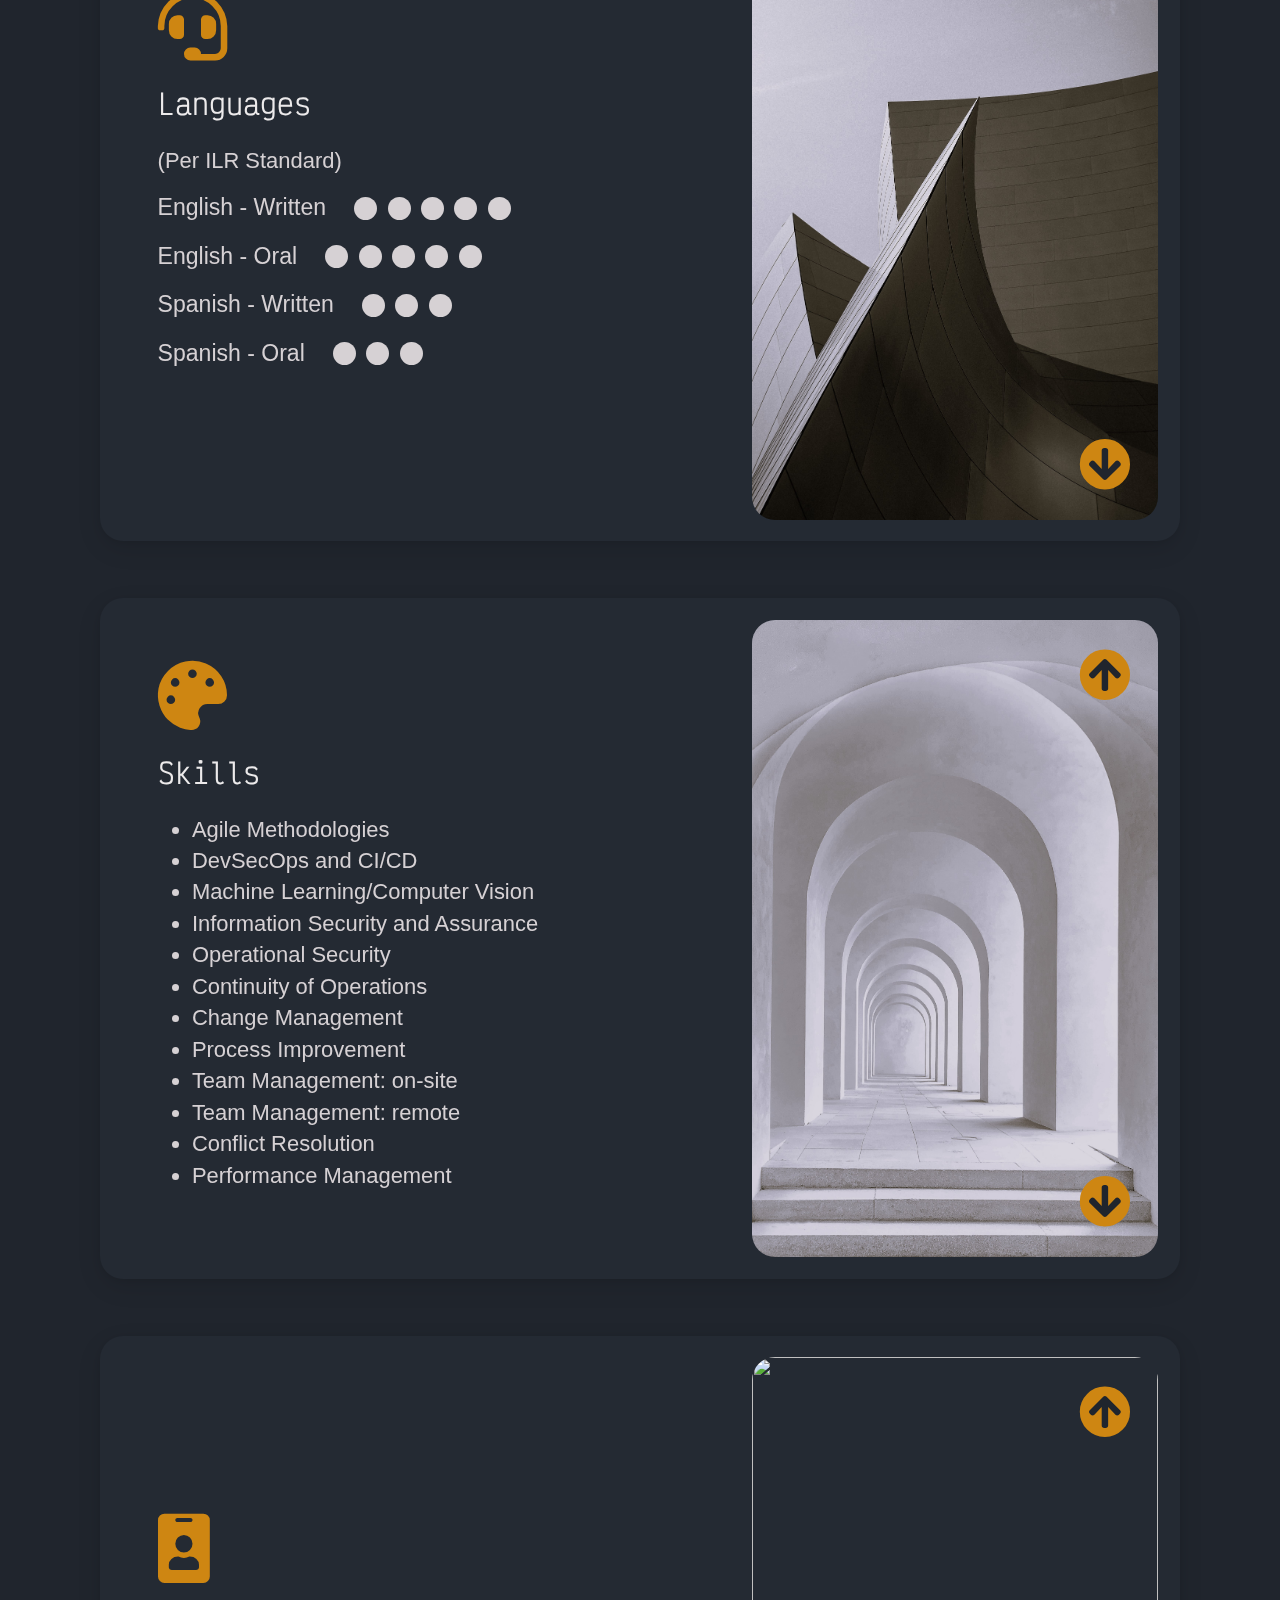
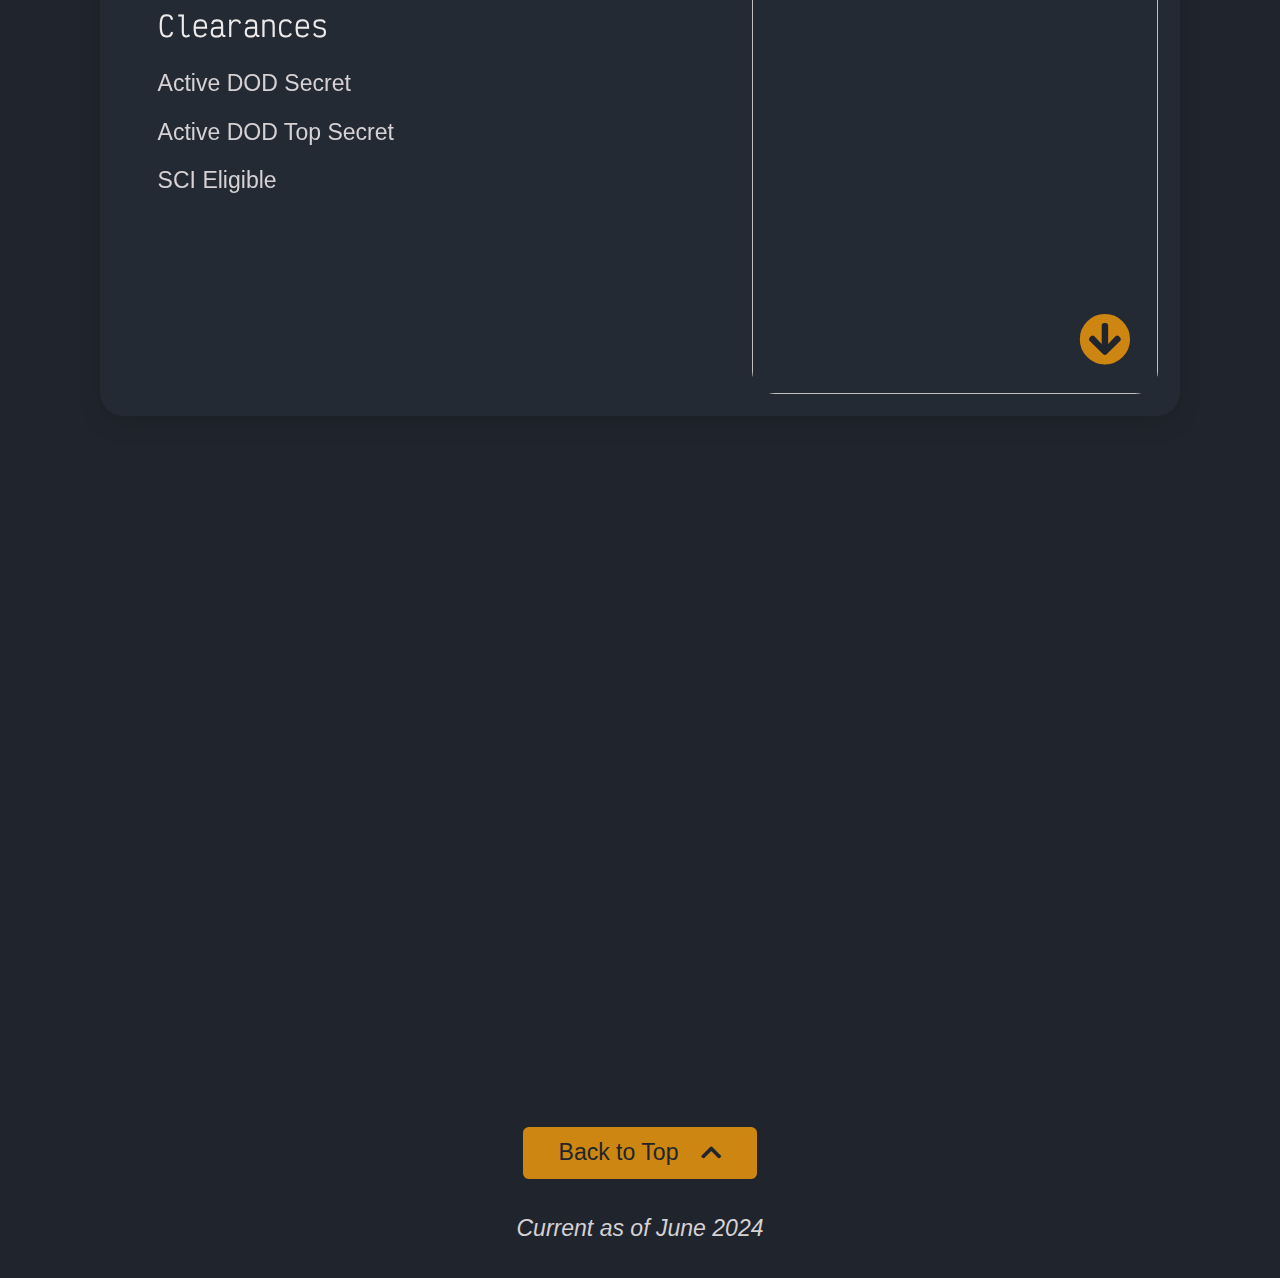
==== commit 51320908: "linting" ====
--- a/index.html
+++ b/index.html
@@ -1,12 +1,13 @@
 <!doctype html>
 <html id="top" data-theme="dark" lang="en" onload="checkCookies()">
 <head>
-  <meta charset="UTF-8">
-  <meta name="viewport" content="width=device-width, initial-scale=1">
-  <script>document.getElementsByTagName("html")[0].className += " js";</script>
-  <link rel="stylesheet" href="/main/assets/css/style.css">
-  <link rel="stylesheet" href="https://cdnjs.cloudflare.com/ajax/libs/font-awesome/5.13.1/css/all.min.css">
-  <title>jmcg2.io</title>
+    <meta charset="UTF-8">
+    <meta name="viewport" content="width=device-width, initial-scale=1">
+    <script>document.getElementsByTagName("html")[0].className += " js";</script>
+    <link rel="stylesheet" href="/main/assets/css/style.css">
+    <link rel="stylesheet" href="https://cdnjs.cloudflare.com/ajax/libs/font-awesome/5.13.1/css/all.min.css">
+    <link rel="icon" type="image/x-icon" href="main/assets/img/favicon.png">
+    <title>jmcg2.io</title>
 </head>
 <body>
 
@@ -28,11 +29,11 @@
             <ul class="stack-cards js-stack-cards">
                 
                 <li data-theme="default" class="stack-cards__item bg radius-lg shadow-md js-stack-cards__item">
-                    <div class="grid">
+                    <div class="grid" id="section1">
                         <div class="col-7 flex items-center height-100%">
                             <div class="text-component__block--full-width padding-lg">
                                 <i class="icon icon--lg fa fa-user-tie"></i>
-                                <h2 class="text-xxl" id="section1">Background</h2><br>
+                                <h2 class="text-xxl">Background</h2><br>
                                 <p class="text-md">Highly skilled veteran and professional experienced in
                                     leading tactical operations in a variety of environments.
                                 </p>
@@ -62,17 +63,17 @@
                 </li>
                 
                 <li data-theme="default" class="stack-cards__item bg radius-lg shadow-md js-stack-cards__item">
-                    <div class="grid">
+                    <div class="grid"  id="section2">
                         <div class="col-7 flex items-center">
                             <div class="text-component__block--full-width padding-lg">
                                 <i class="icon icon--lg fa fa-award"></i>
-                                <h2 class="text-xxl" id="section2">Education</h2><br>
+                                <h2 class="text-xxl">Education</h2><br>
                                 <p class="text-lg">
                                     <strong>B.S. in Computer Science</strong>
                                     from the 
                                     <strong>United States Air Force Academy</strong>
                                 </p>
-                                <p class="footnote"> - May 2022</p>
+                                <p class="footnote"> - May 22</p>
                                 <p class="text-lg ">
                                     <strong>M.S. in Computer Security and Information Assurance</strong>
                                     from the 
@@ -96,35 +97,35 @@
                 </li>  
                 
                 <li data-theme="default" class="stack-cards__item bg radius-lg shadow-md js-stack-cards__item">
-                    <div class="grid">
+                    <div class="grid" id="section3">
                         <div class="col-7 flex items-center height-100%">
                             <div class="text-component__block--full-width padding-lg">
                                 <i class="icon icon--lg icon icon--sm fa fa-route"></i>
-                                <h2 class="text-xxxl" id="section3">Assignments</h2><br>
+                                <h2 class="text-xxxl">Assignments</h2><br>
                                 
                                 <p class="text-sm width-80%">
                                     Acting Branch Chief, HBM Rapid Prototyping Branch <i>(Conjure)</i>
                                 </p>
                                 
-                                <p class="footnote">Mar 24 - Present</p>
+                                <p class="footnote">Mar 24 - Pres</p>
                                 
                                 <p class="text-sm width-80%">
                                     Deputy Branch Chief, HBM Rapid Protoyping Branch <i>(Conjure)</i>
                                 </p>
                                 
-                                <p class="footnote">Feb 23 - Mar 24</p>
+                                <p class="footnote">Feb - Mar 24</p>
                                 
                                 <p class="text-sm width-80%">
                                     Phantom Program Manager, DAF-MIT AI Accelerator
                                 </p>
                                 
-                                <p class="footnote">May 23 - Oct 23</p>
+                                <p class="footnote">May - Oct 23</p>
                                 
                                 <p class="text-sm width-80%">
                                     Student, USAF Undergraduate Cyber Warfare Training
                                 </p>
                                 
-                                <p class="footnote">Feb 23 - May 23</p>
+                                <p class="footnote">Feb - May 23</p>
                                 
                             </div>
                         </div>
@@ -143,11 +144,11 @@
                 </li>
                 
                 <li data-theme="default" class="stack-cards__item bg radius-lg shadow-md js-stack-cards__item">
-                    <div class="grid">
+                    <div class="grid" id="section4">
                         <div class="col-7 flex items-center height-100%">
                             <div class="text-component__block--full-width padding-lg">
                                 <i class="icon icon--lg fa fa-bug"></i>
-                                <h2 class="text-xxxl" id="section4">Development</h2><br>
+                                <h2 class="text-xxxl">Development</h2><br>
                                 <div class="lang">
                                     <p class="text-md">HTML &amp; CSS&emsp;</p>
                                     <span class="dot"></span>
@@ -211,11 +212,11 @@
                 </li>
                 
                 <li data-theme="default" class="stack-cards__item bg radius-lg shadow-md js-stack-cards__item">
-                    <div class="grid">
+                    <div class="grid" id="section5">
                         <div class="col-7 flex items-center height-100%">
                             <div class="text-component__block--full-width padding-lg">
                                 <i class="icon icon--lg fa fa-certificate"></i>
-                                <h2 class="text-xxxl" id="section5">Certifications</h2><br>
+                                <h2 class="text-xxxl">Certifications</h2><br>
                                 <p class="text-sm">(CompTIA #COMP001022125735)</p>
                                 <p class="text-sm width-80%"><strong>COMPTIA</strong> Security+</p>
                                 <p class="footnote">- Sep 22</p>
@@ -245,11 +246,11 @@
                 </li>
 
                 <li data-theme="default" class="stack-cards__item bg radius-lg shadow-md js-stack-cards__item">
-                    <div class="grid">
+                    <div class="grid" id="section6">
                         <div class="col-7 flex items-center height-100%">
                             <div class="text-component__block--full-width padding-lg">
                                 <i class="icon icon--lg fa fa-trophy"></i>
-                                <h2 class="text-xxxl" id="section6">Awards &amp; Recognition</h2><br>
+                                <h2 class="text-xxxl">Awards &amp; Recognition</h2><br>
                                 <p class="text-sm width-80%">Division Company Grade Officer, 4th Quarter 2023</p>
                                 <p class="text-sm footnote">- Jan 24</p>
                                 
@@ -277,11 +278,11 @@
                 </li>
         
                 <li data-theme="default" class="stack-cards__item bg radius-lg shadow-md js-stack-cards__item">
-                    <div class="grid">
+                    <div class="grid" id="section7">
                         <div class="col-7 flex items-center height-100%">
                             <div class="text-component__block--full-width padding-lg">
                                 <i class="icon icon--lg fa fa-headset"></i>
-                                <h2 class="text-xxxl" id="section7">Languages</h2><br>
+                                <h2 class="text-xxxl">Languages</h2><br>
                                 <p class="text-sm">(Per ILR Standard)</p>
                                 <div class="lang">
                                     <p class="text-md">English - Written&emsp;</p>
@@ -330,11 +331,11 @@
                 </li>
 
                 <li data-theme="default" class="stack-cards__item bg radius-lg shadow-md js-stack-cards__item">
-                    <div class="grid">
+                    <div class="grid" id="section8">
                         <div class="col-7 flex items-center height-100%">
                             <div class="text-component__block--full-width padding-lg">
                                 <i class="icon icon--lg fa fa-palette"></i>
-                                <h2 class="text-xxxl" id="section8">Skills</h2><br>
+                                <h2 class="text-xxxl">Skills</h2><br>
                                 <ul class="text-sm padding-left-md">
                                     <li>Agile Methodologies</li>
                                     <li>DevSecOps and CI/CD</li>
@@ -365,11 +366,11 @@
                 </li>
 
                 <li data-theme="default" class="stack-cards__item bg radius-lg shadow-md js-stack-cards__item">
-                    <div class="grid">
+                    <div class="grid" id="section9">
                         <div class="col-7 flex items-center height-100%">
                             <div class="text-component__block--full-width padding-lg">
                                 <i class="icon icon--lg fa fa-id-badge"></i>
-                                <h2 class="text-xxxl" id="section9">Clearances</h2><br>
+                                <h2 class="text-xxxl">Clearances</h2><br>
                                 <p class="text-md">Active DOD Secret</p>
                                 <p class="text-md">Active DOD Top Secret</p>
                                 <p class="text-md">SCI Eligible</p>
--- a/main/assets/css/style.css
+++ b/main/assets/css/style.css
@@ -415,7 +415,7 @@
 
 .footnote {
     text-align: right;
-    margin-top: -2%;
+    margin-top: -2.5%;
     font-size: var(--text-sm);
     font-style: italic;
     font-weight: bold;
@@ -6776,7 +6776,7 @@
     position: sticky;
     top: var(--space-md);
     height: 0;
-    padding-bottom: 65%;
+    padding-bottom: 63%;
     margin-bottom: var(--space-md);
     transform-origin: center top;
     overflow: hidden;
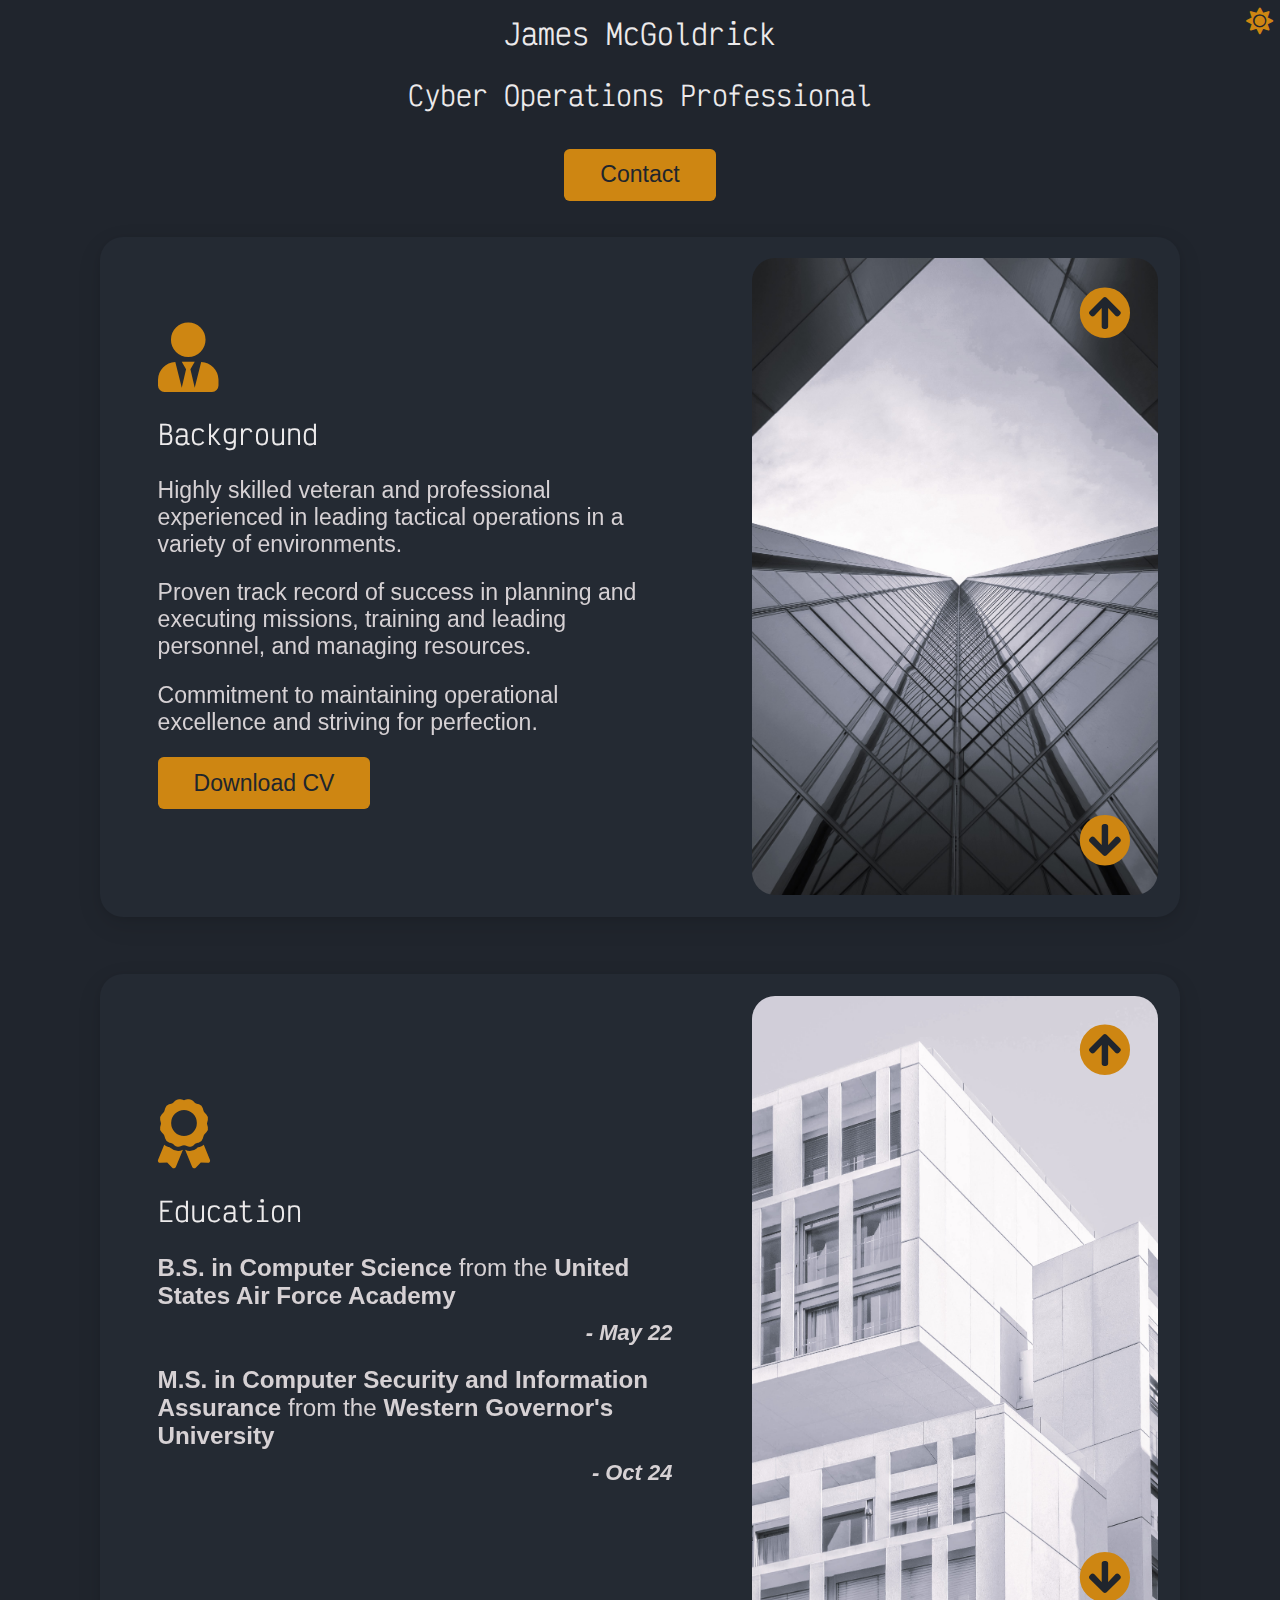
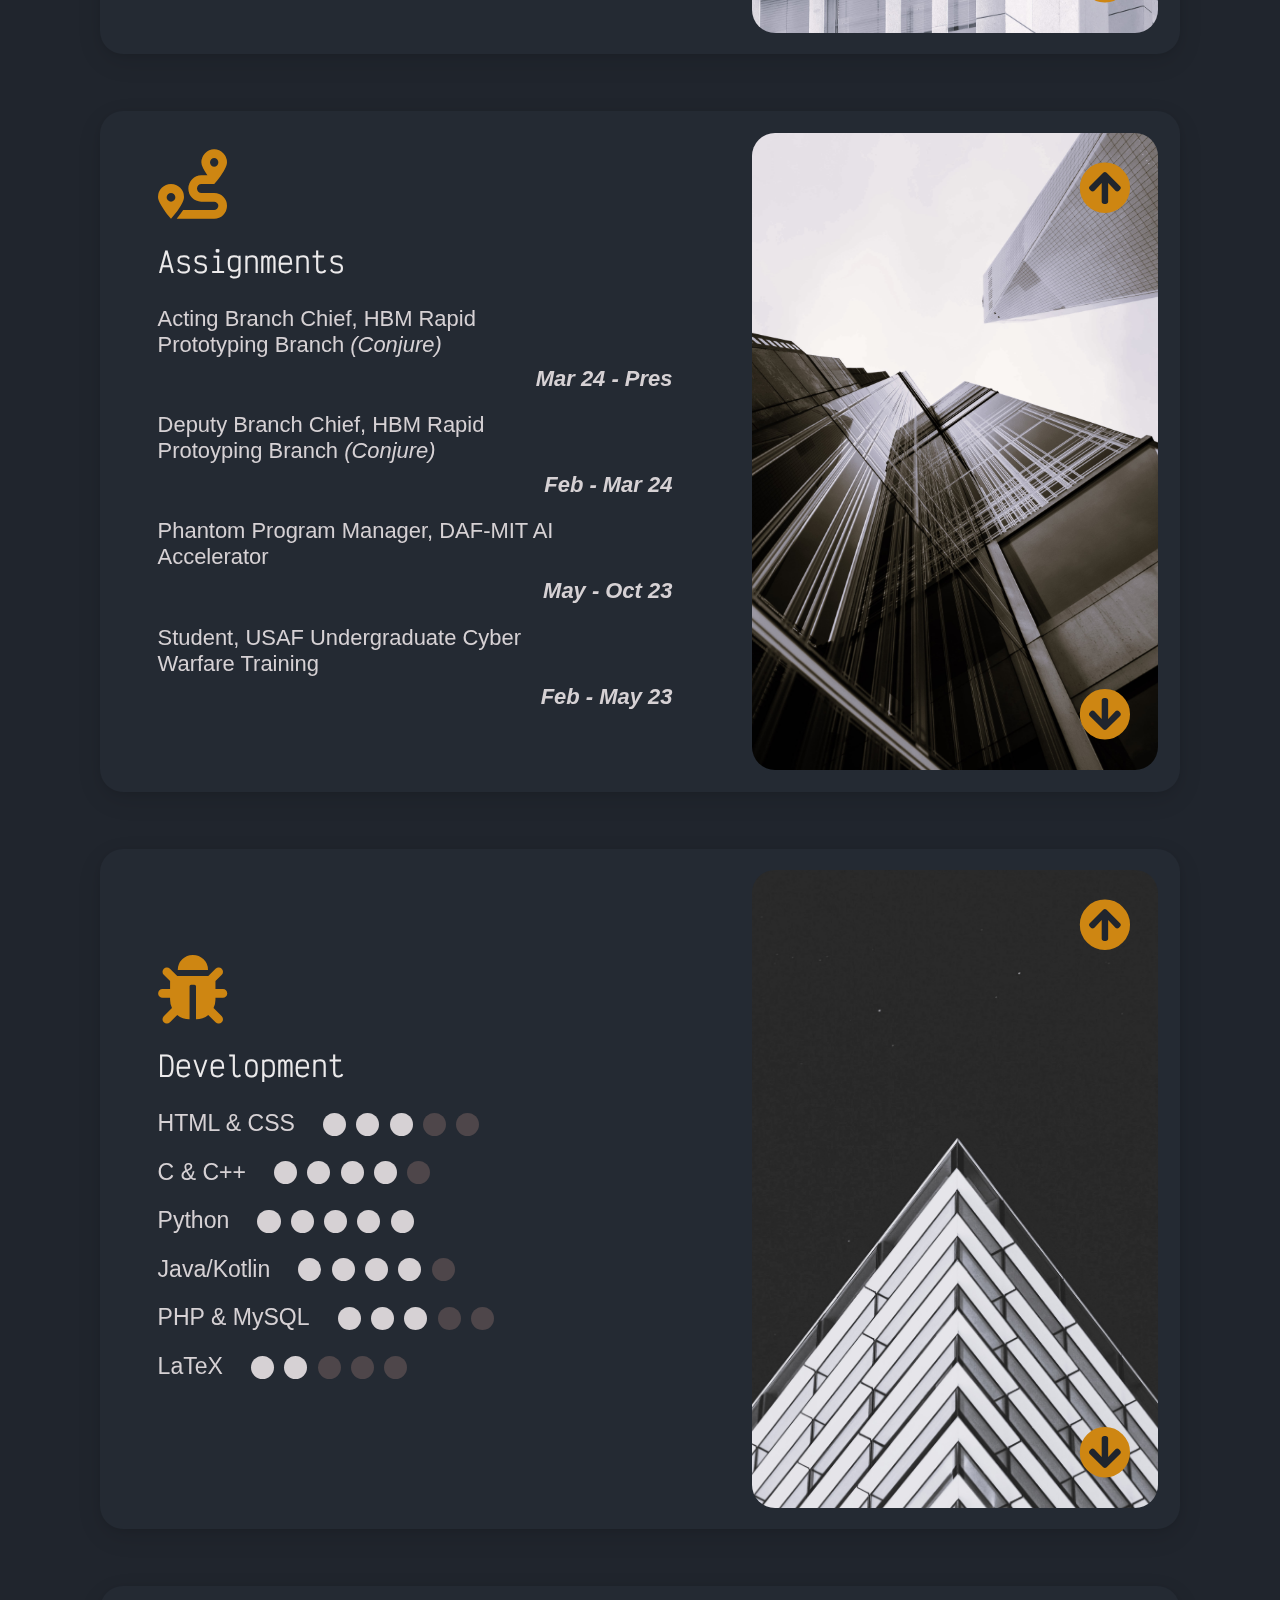
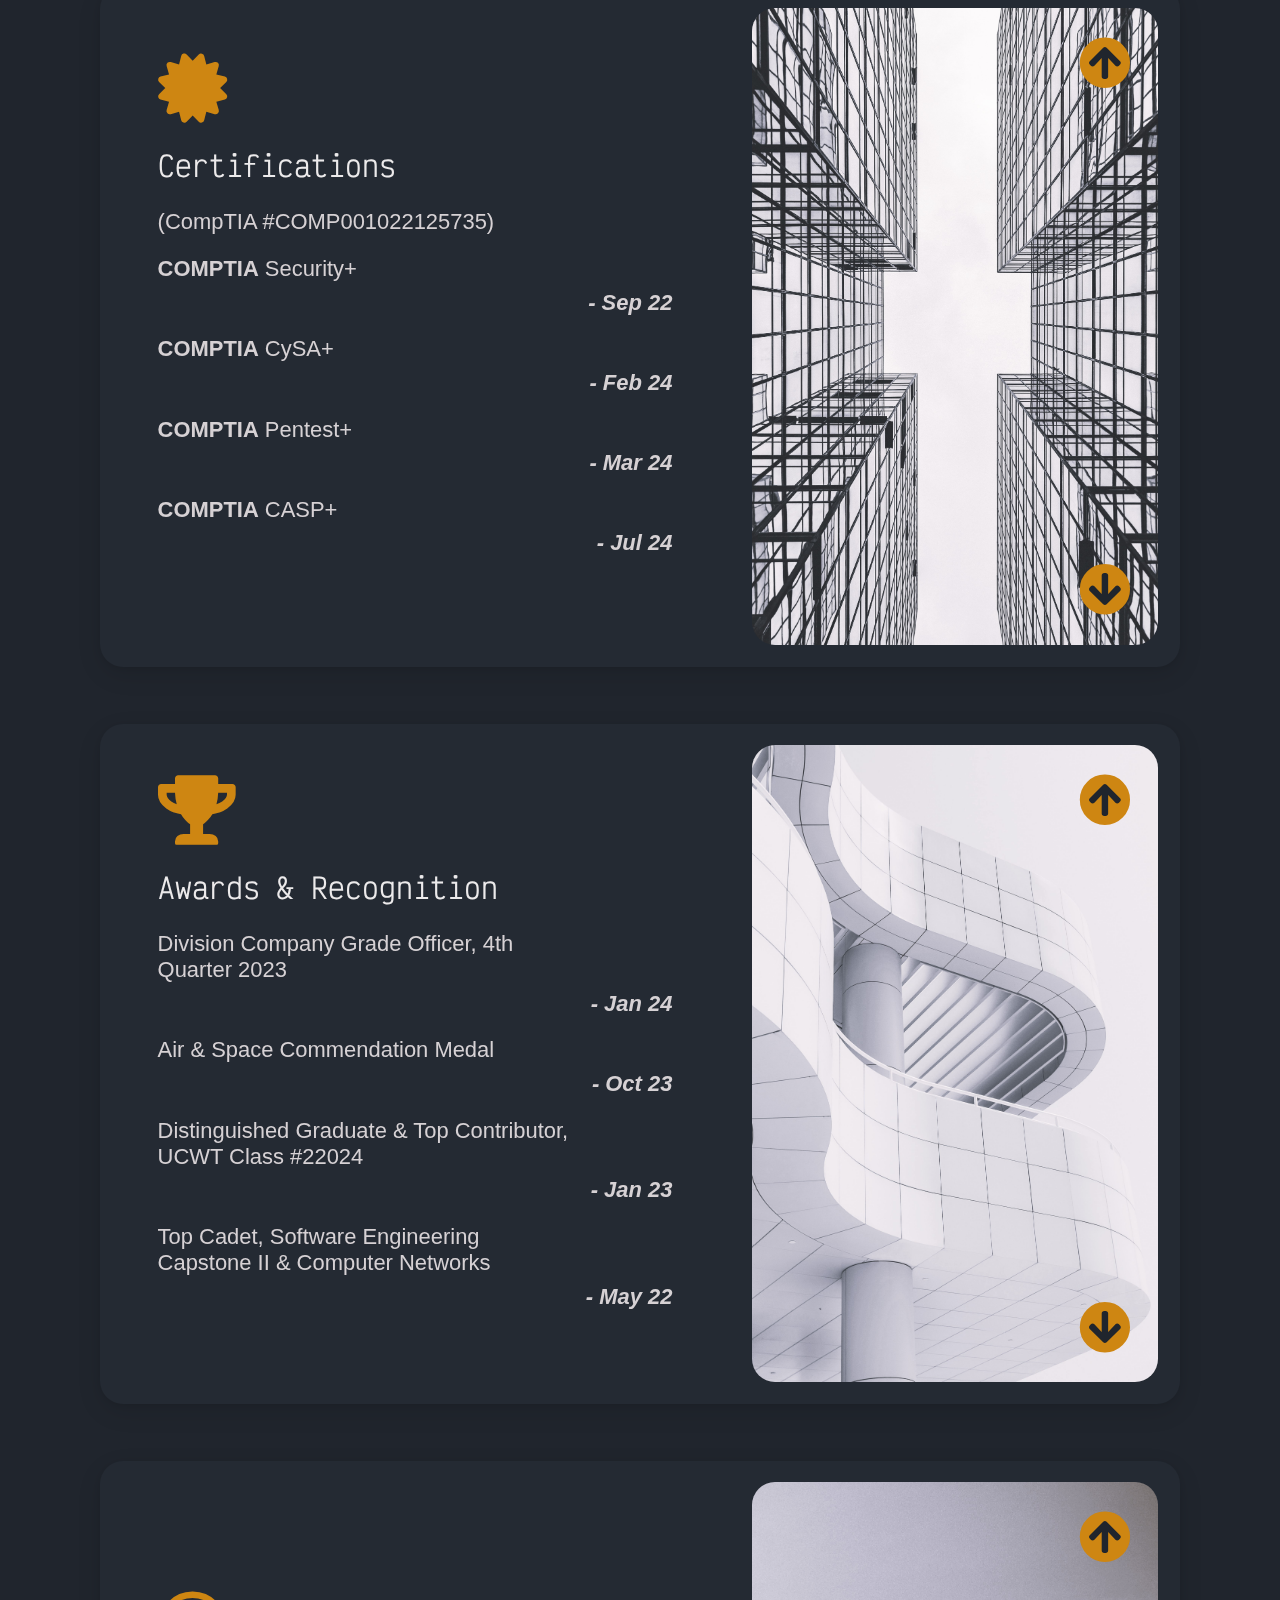
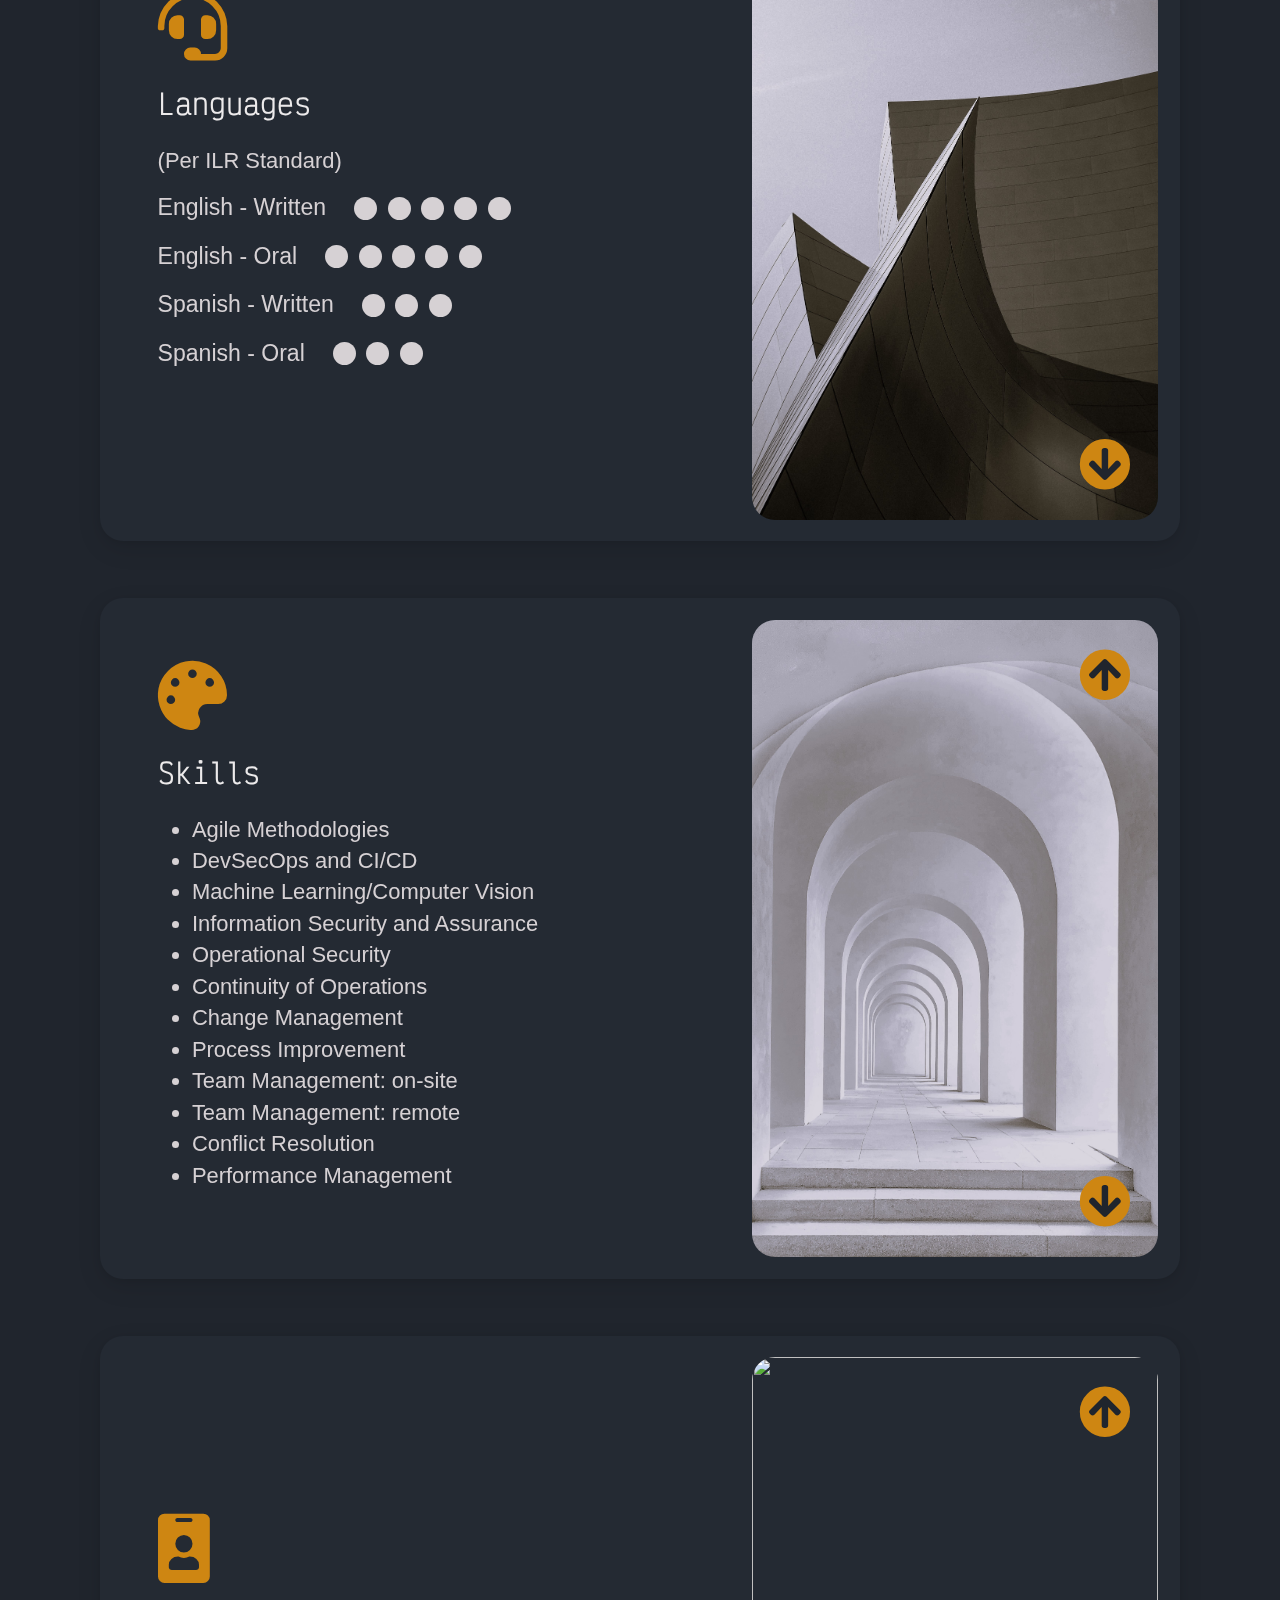
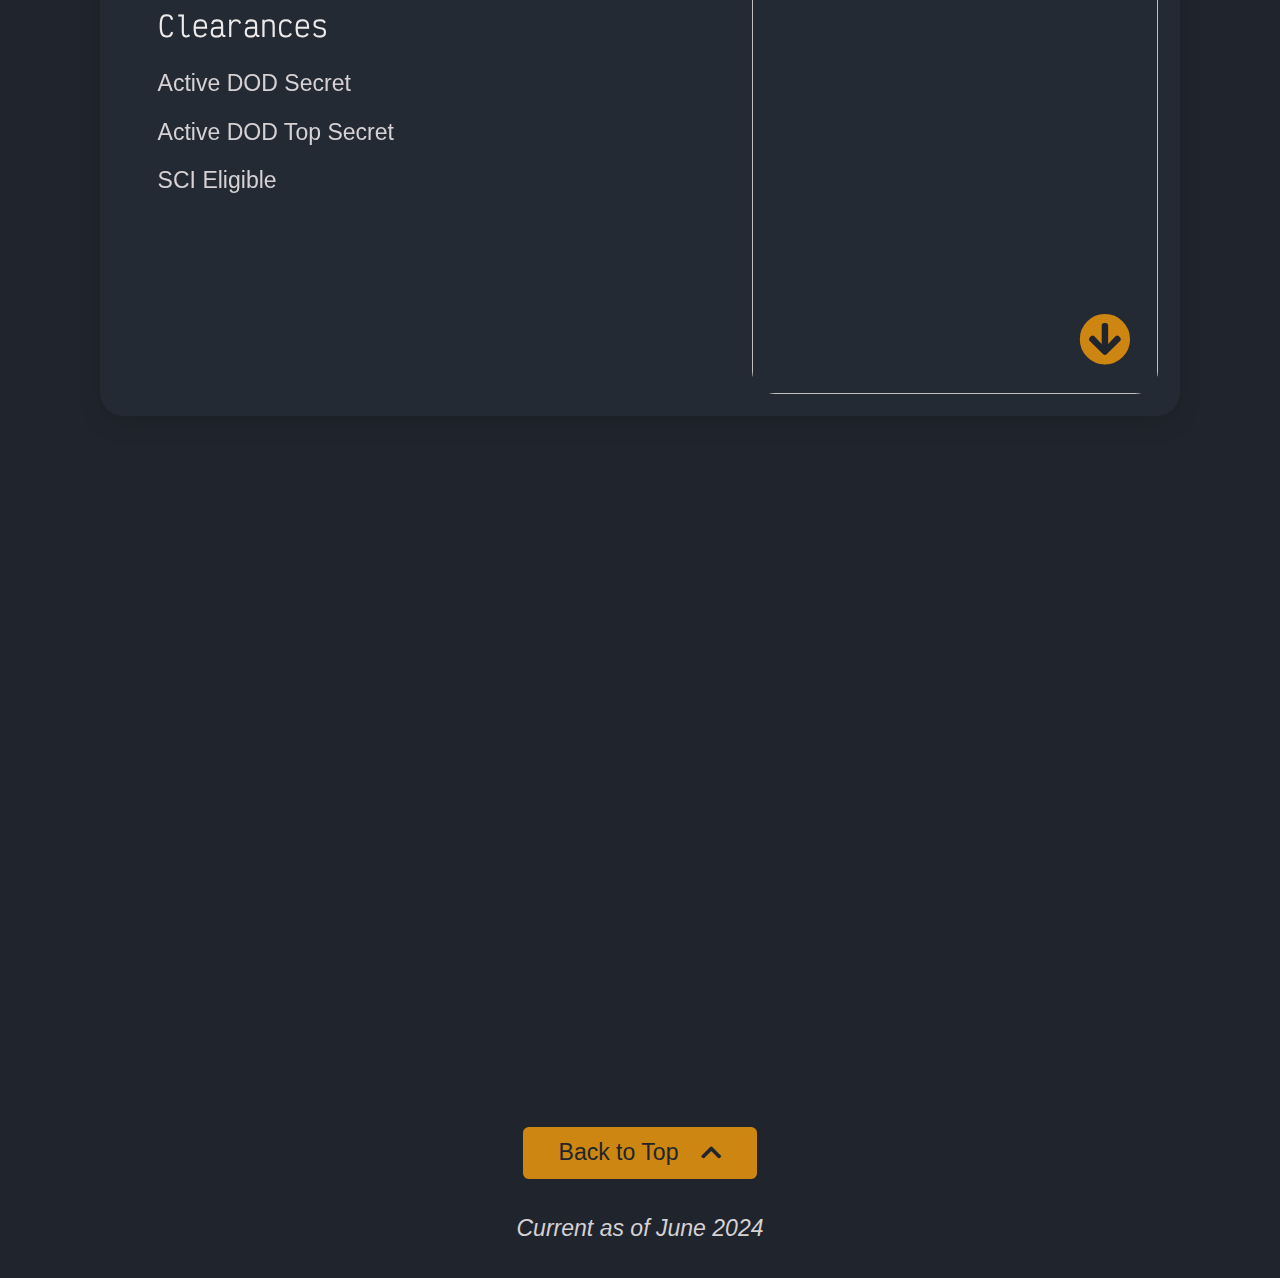
==== commit 08d5b85f: "Update index.html" ====
--- a/index.html
+++ b/index.html
@@ -79,7 +79,7 @@
                                     from the 
                                     <strong>Western Governor's University</strong>
                                 </p>
-                                <p class="footnote">- In Progress</p>
+                                <p class="footnote">- Oct 24</p>
                                 
                             </div>
                         </div>
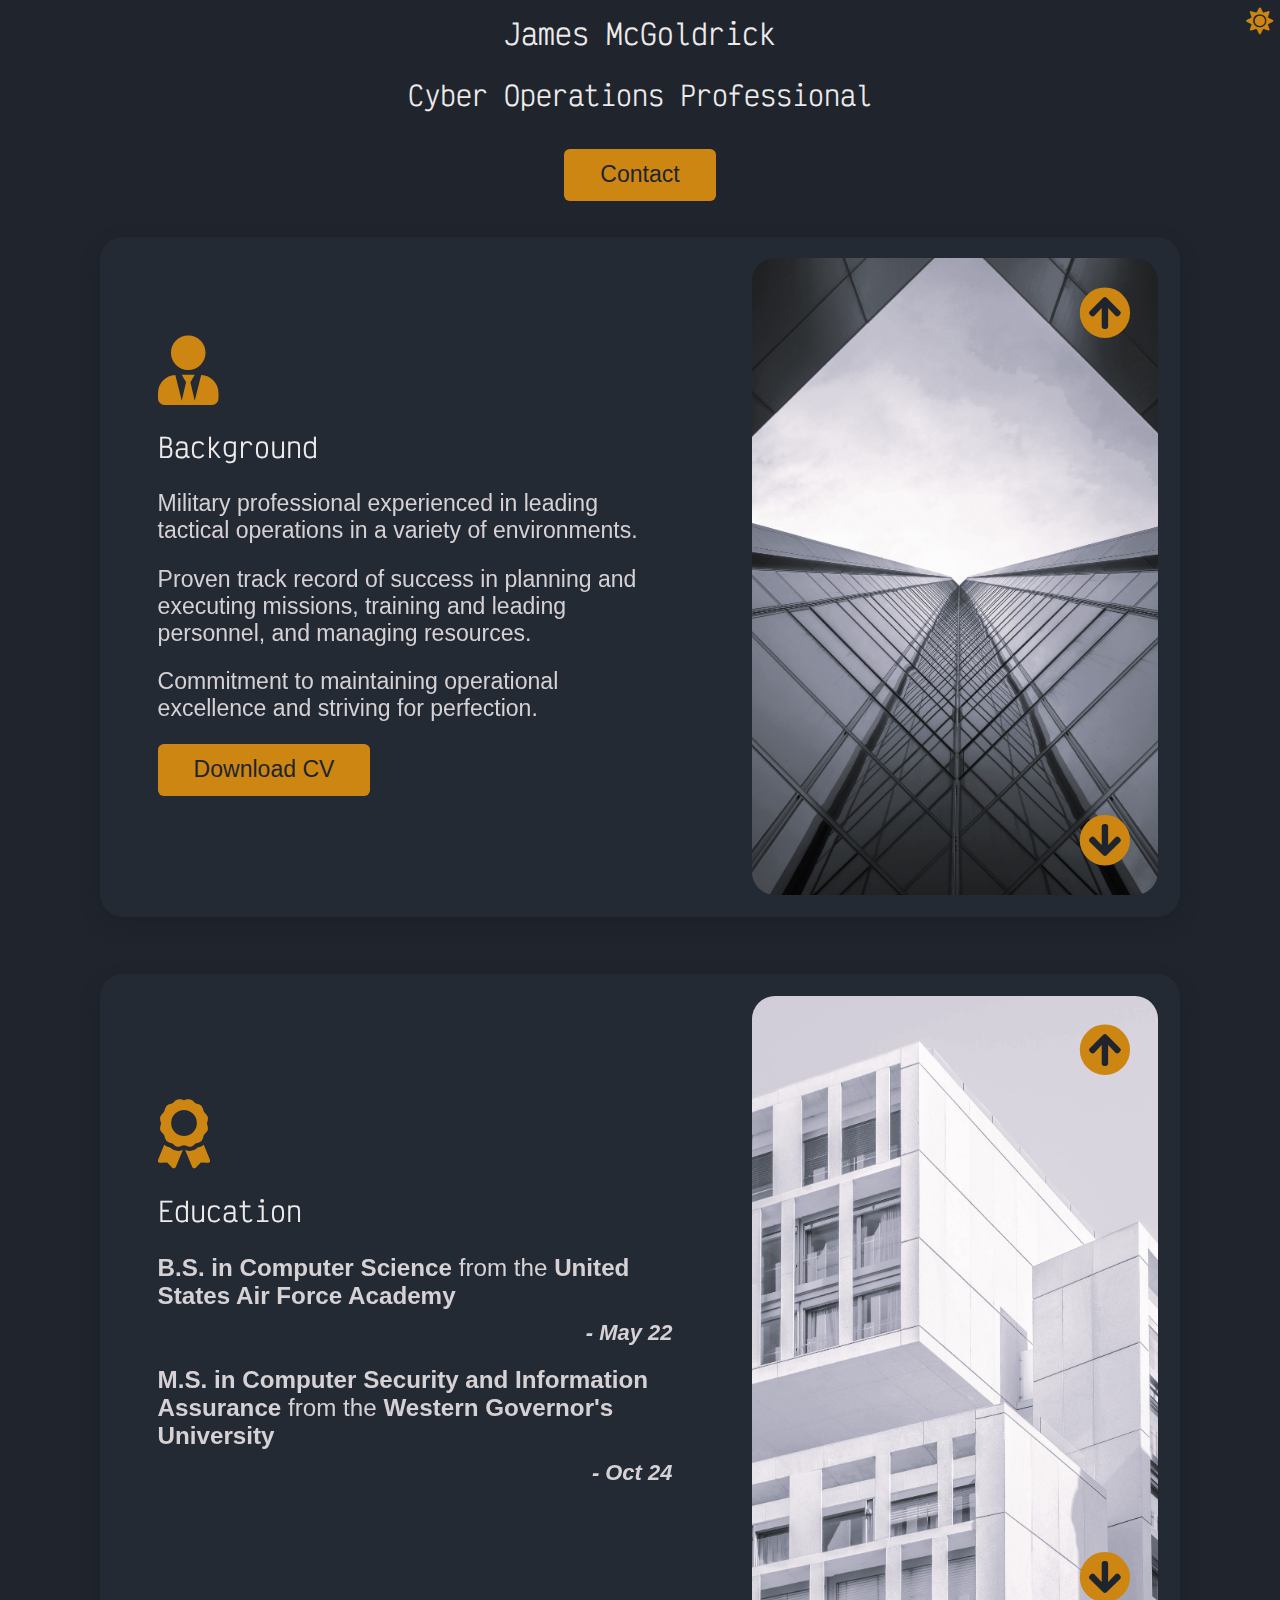
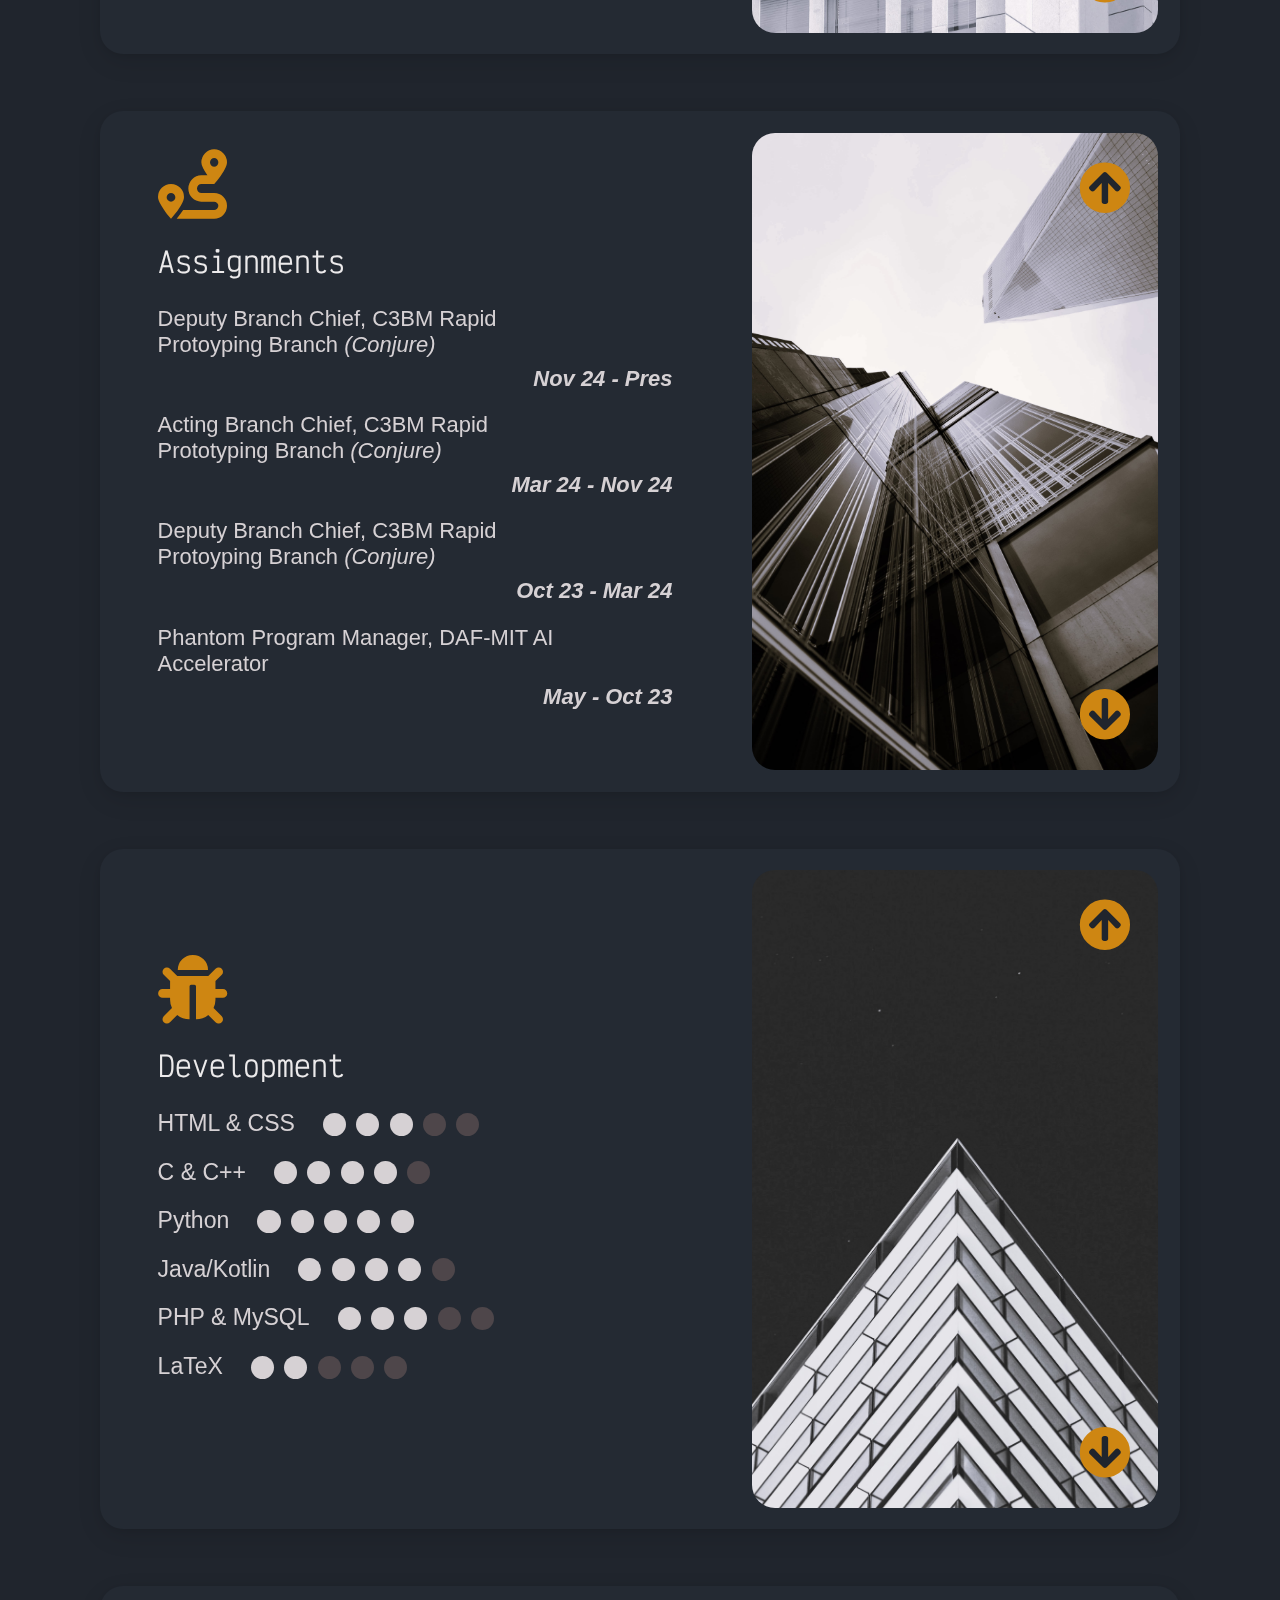
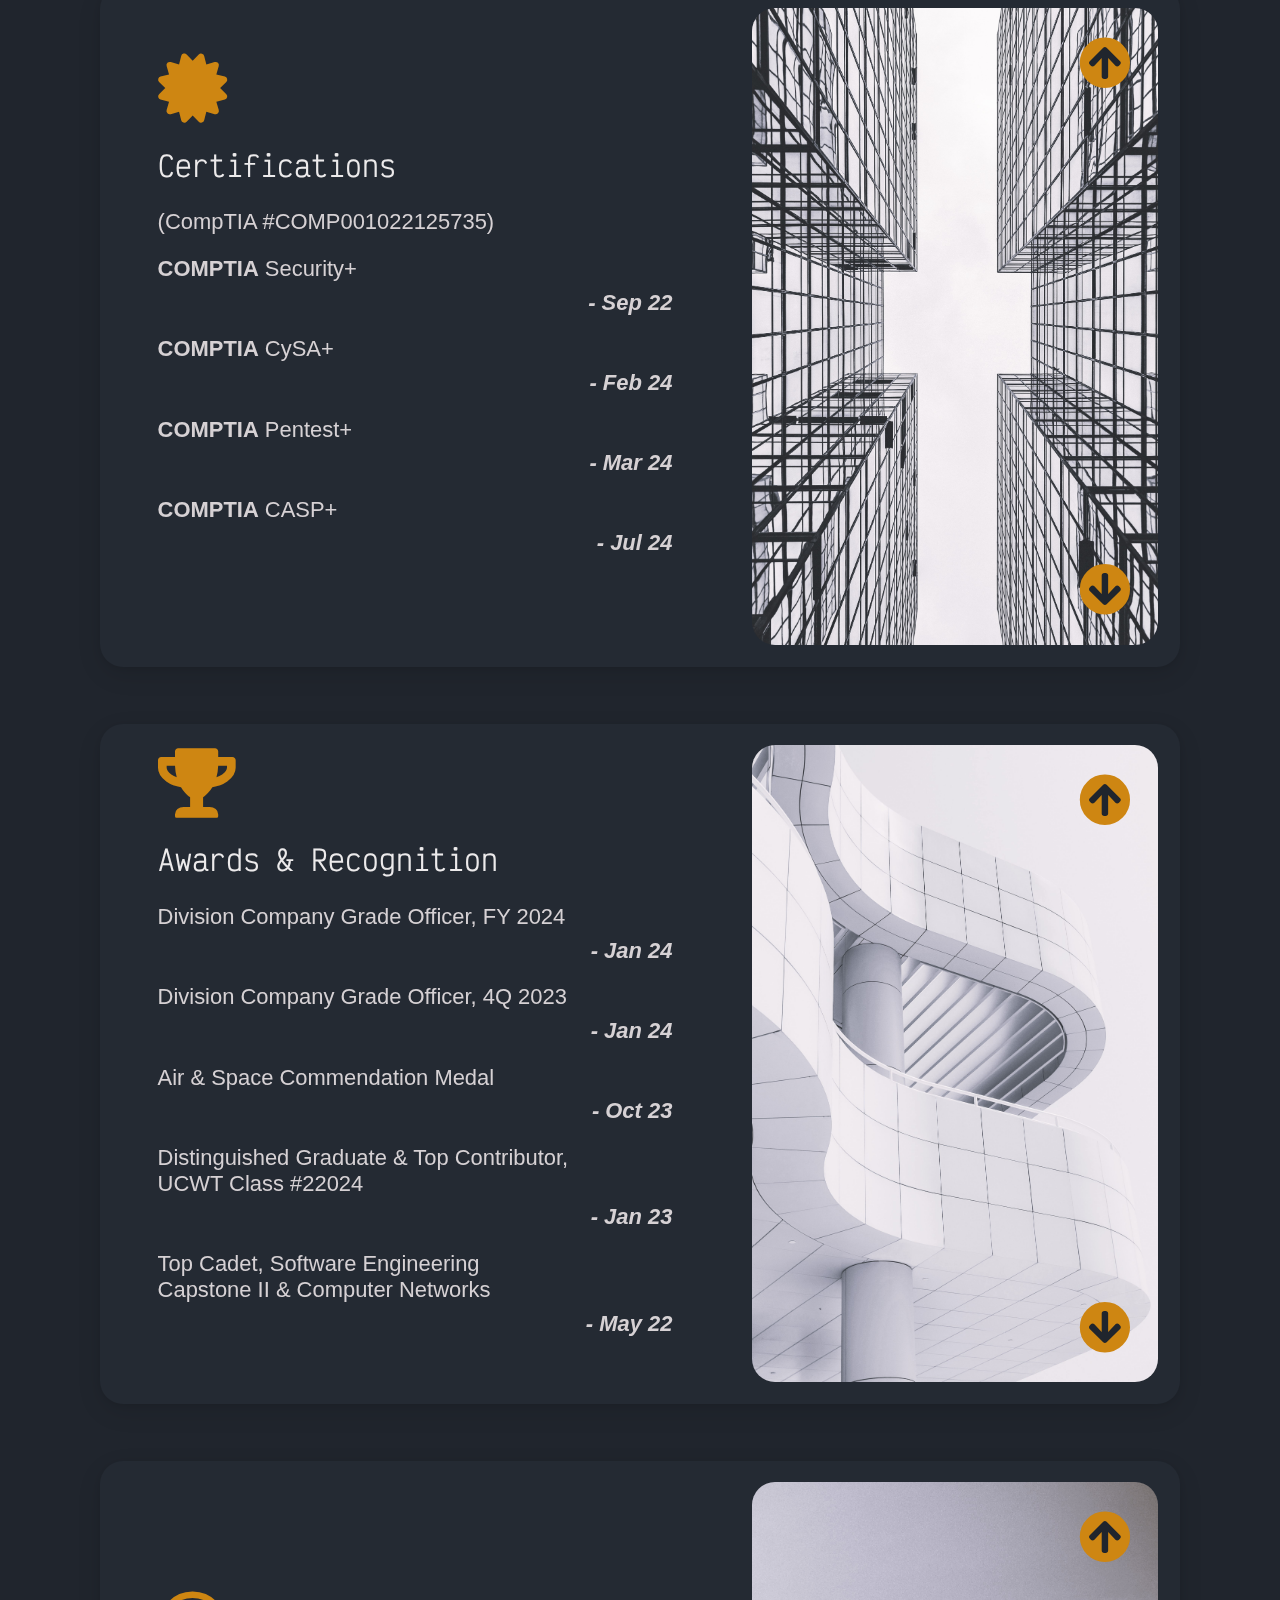
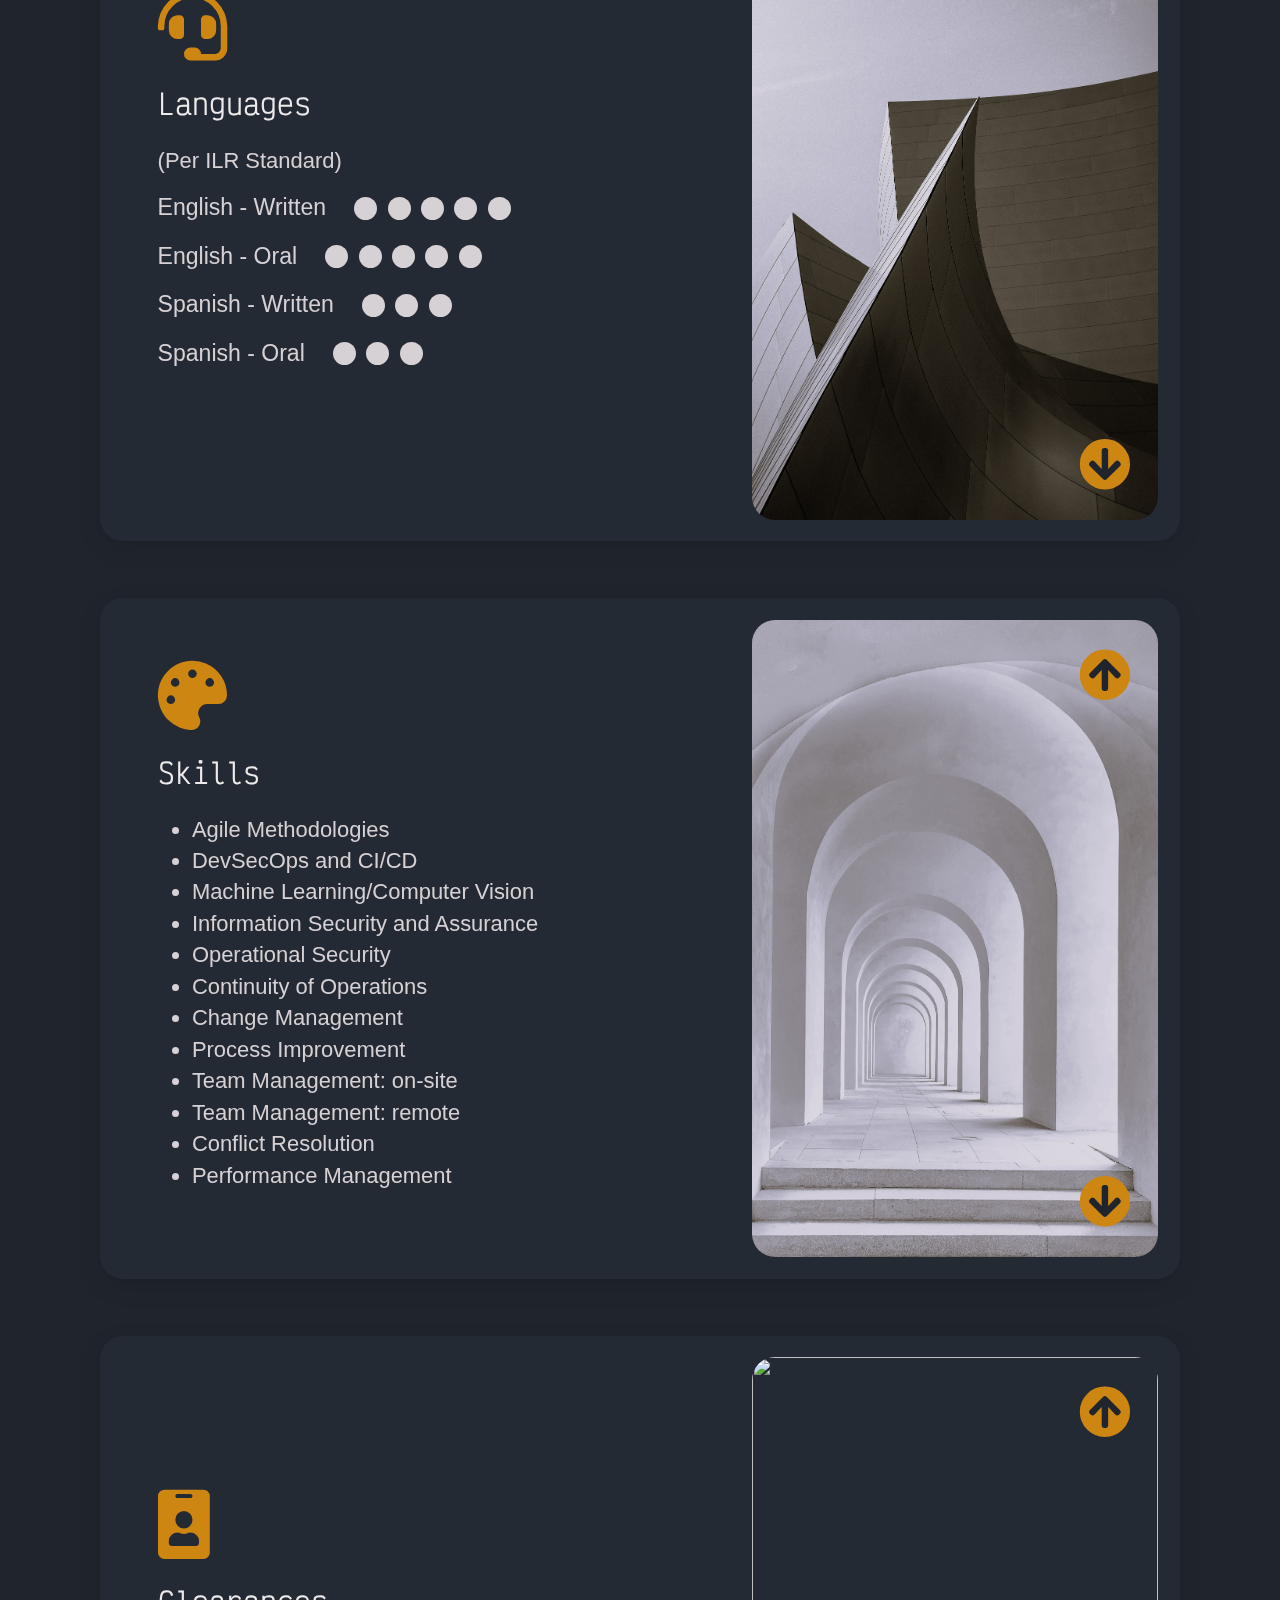
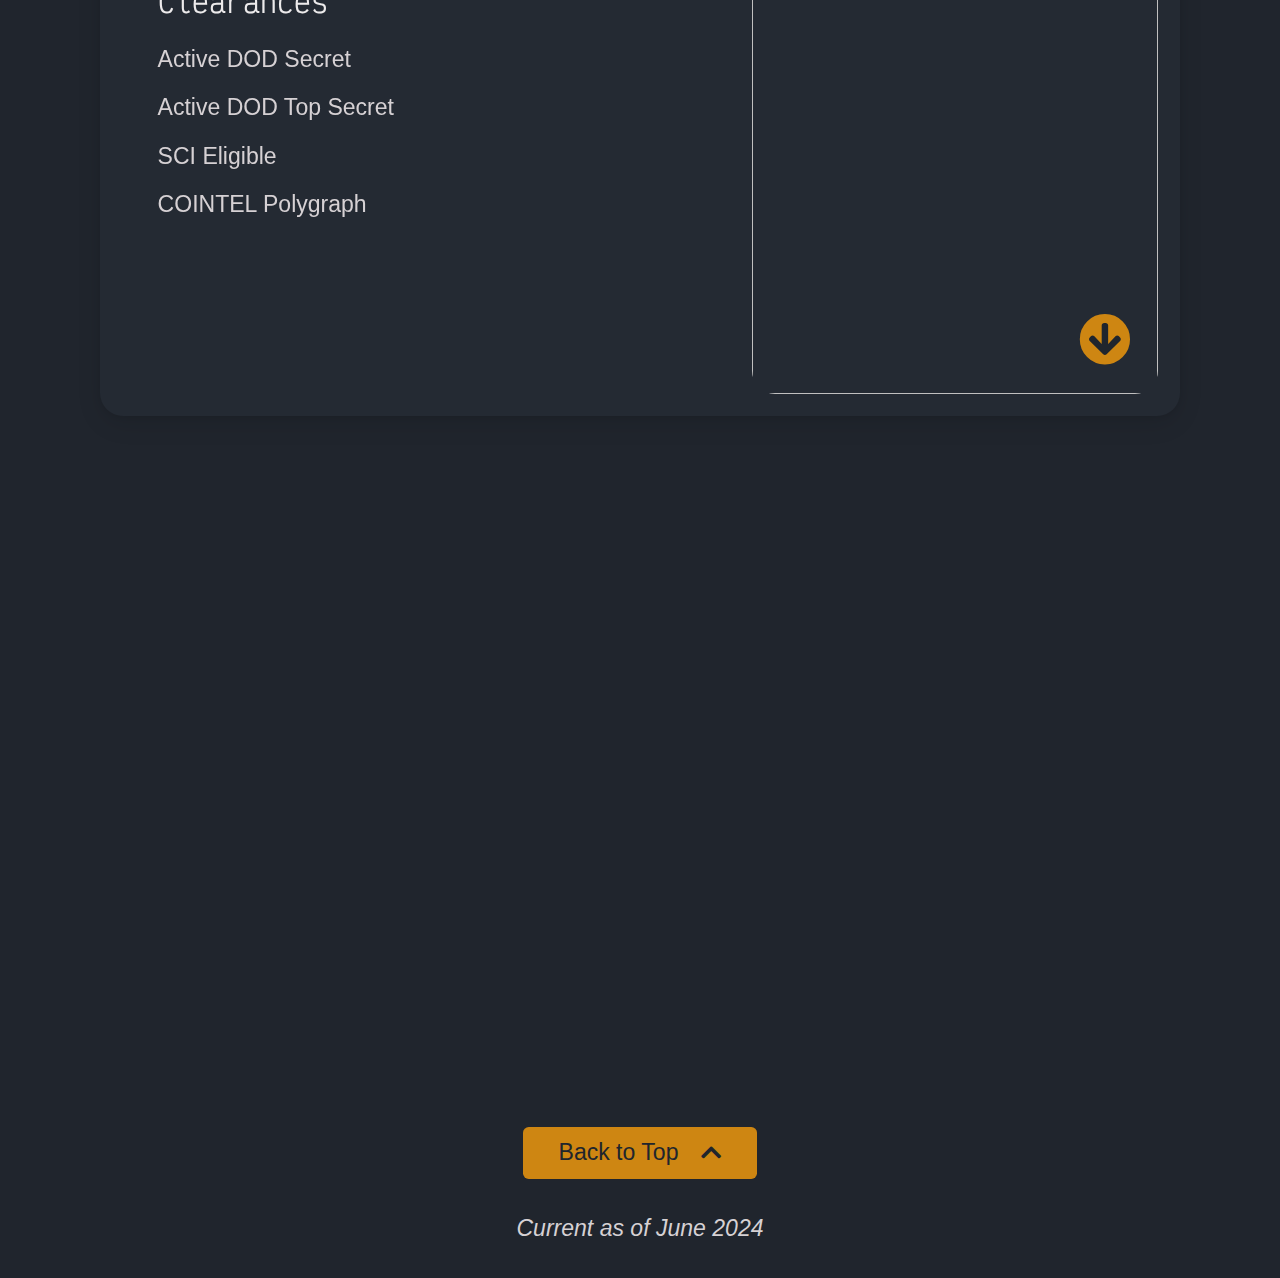
==== commit 1ca7ec41: "update recognition" ====
--- a/index.html
+++ b/index.html
@@ -34,7 +34,7 @@
                             <div class="text-component__block--full-width padding-lg">
                                 <i class="icon icon--lg fa fa-user-tie"></i>
                                 <h2 class="text-xxl">Background</h2><br>
-                                <p class="text-md">Highly skilled veteran and professional experienced in
+                                <p class="text-md">Military professional experienced in
                                     leading tactical operations in a variety of environments.
                                 </p>
                                 <p class="text-md">Proven track record of success in planning and executing
@@ -104,28 +104,28 @@
                                 <h2 class="text-xxxl">Assignments</h2><br>
                                 
                                 <p class="text-sm width-80%">
-                                    Acting Branch Chief, HBM Rapid Prototyping Branch <i>(Conjure)</i>
-                                </p>
-                                
-                                <p class="footnote">Mar 24 - Pres</p>
+                                    Deputy Branch Chief, C3BM Rapid Protoyping Branch <i>(Conjure)</i>
+                                </p>
+                                
+                                <p class="footnote">Nov 24 - Pres</p>
                                 
                                 <p class="text-sm width-80%">
-                                    Deputy Branch Chief, HBM Rapid Protoyping Branch <i>(Conjure)</i>
-                                </p>
-                                
-                                <p class="footnote">Feb - Mar 24</p>
+                                    Acting Branch Chief, C3BM Rapid Prototyping Branch <i>(Conjure)</i>
+                                </p>
+                                
+                                <p class="footnote">Mar 24 - Nov 24</p>
+                                
+                                <p class="text-sm width-80%">
+                                    Deputy Branch Chief, C3BM Rapid Protoyping Branch <i>(Conjure)</i>
+                                </p>
+                                
+                                <p class="footnote">Oct 23 - Mar 24</p>
                                 
                                 <p class="text-sm width-80%">
                                     Phantom Program Manager, DAF-MIT AI Accelerator
                                 </p>
                                 
                                 <p class="footnote">May - Oct 23</p>
-                                
-                                <p class="text-sm width-80%">
-                                    Student, USAF Undergraduate Cyber Warfare Training
-                                </p>
-                                
-                                <p class="footnote">Feb - May 23</p>
                                 
                             </div>
                         </div>
@@ -251,7 +251,10 @@
                             <div class="text-component__block--full-width padding-lg">
                                 <i class="icon icon--lg fa fa-trophy"></i>
                                 <h2 class="text-xxxl">Awards &amp; Recognition</h2><br>
-                                <p class="text-sm width-80%">Division Company Grade Officer, 4th Quarter 2023</p>
+                                <p class="text-sm width-80%">Division Company Grade Officer, FY 2024</p>
+                                <p class="text-sm footnote">- Jan 24</p>
+                                
+                                <p class="text-sm width-80%">Division Company Grade Officer, 4Q 2023</p>
                                 <p class="text-sm footnote">- Jan 24</p>
                                 
                                 <p class="text-sm width-80%">Air &amp; Space Commendation Medal</p>
@@ -374,6 +377,7 @@
                                 <p class="text-md">Active DOD Secret</p>
                                 <p class="text-md">Active DOD Top Secret</p>
                                 <p class="text-md">SCI Eligible</p>
+                                <p class="text-md">COINTEL Polygraph</p>
                             </div>
 
                         </div>
